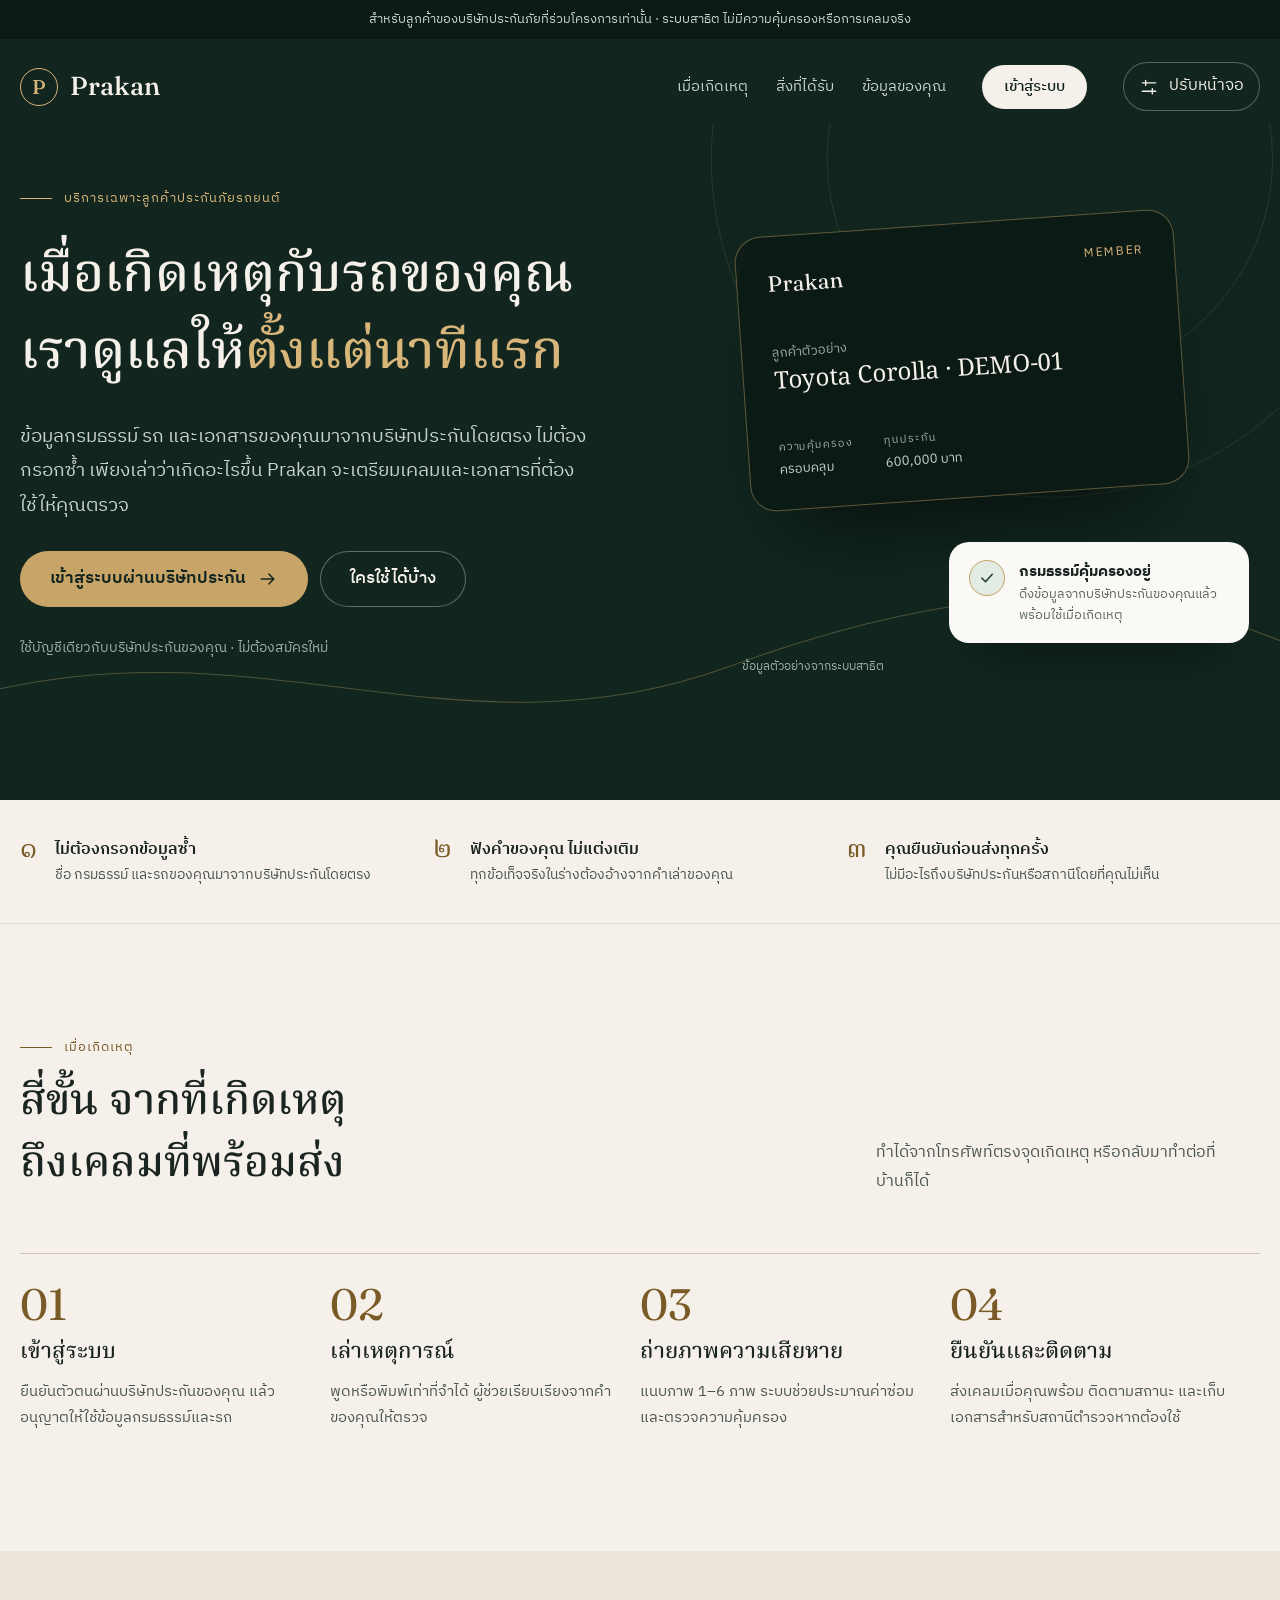
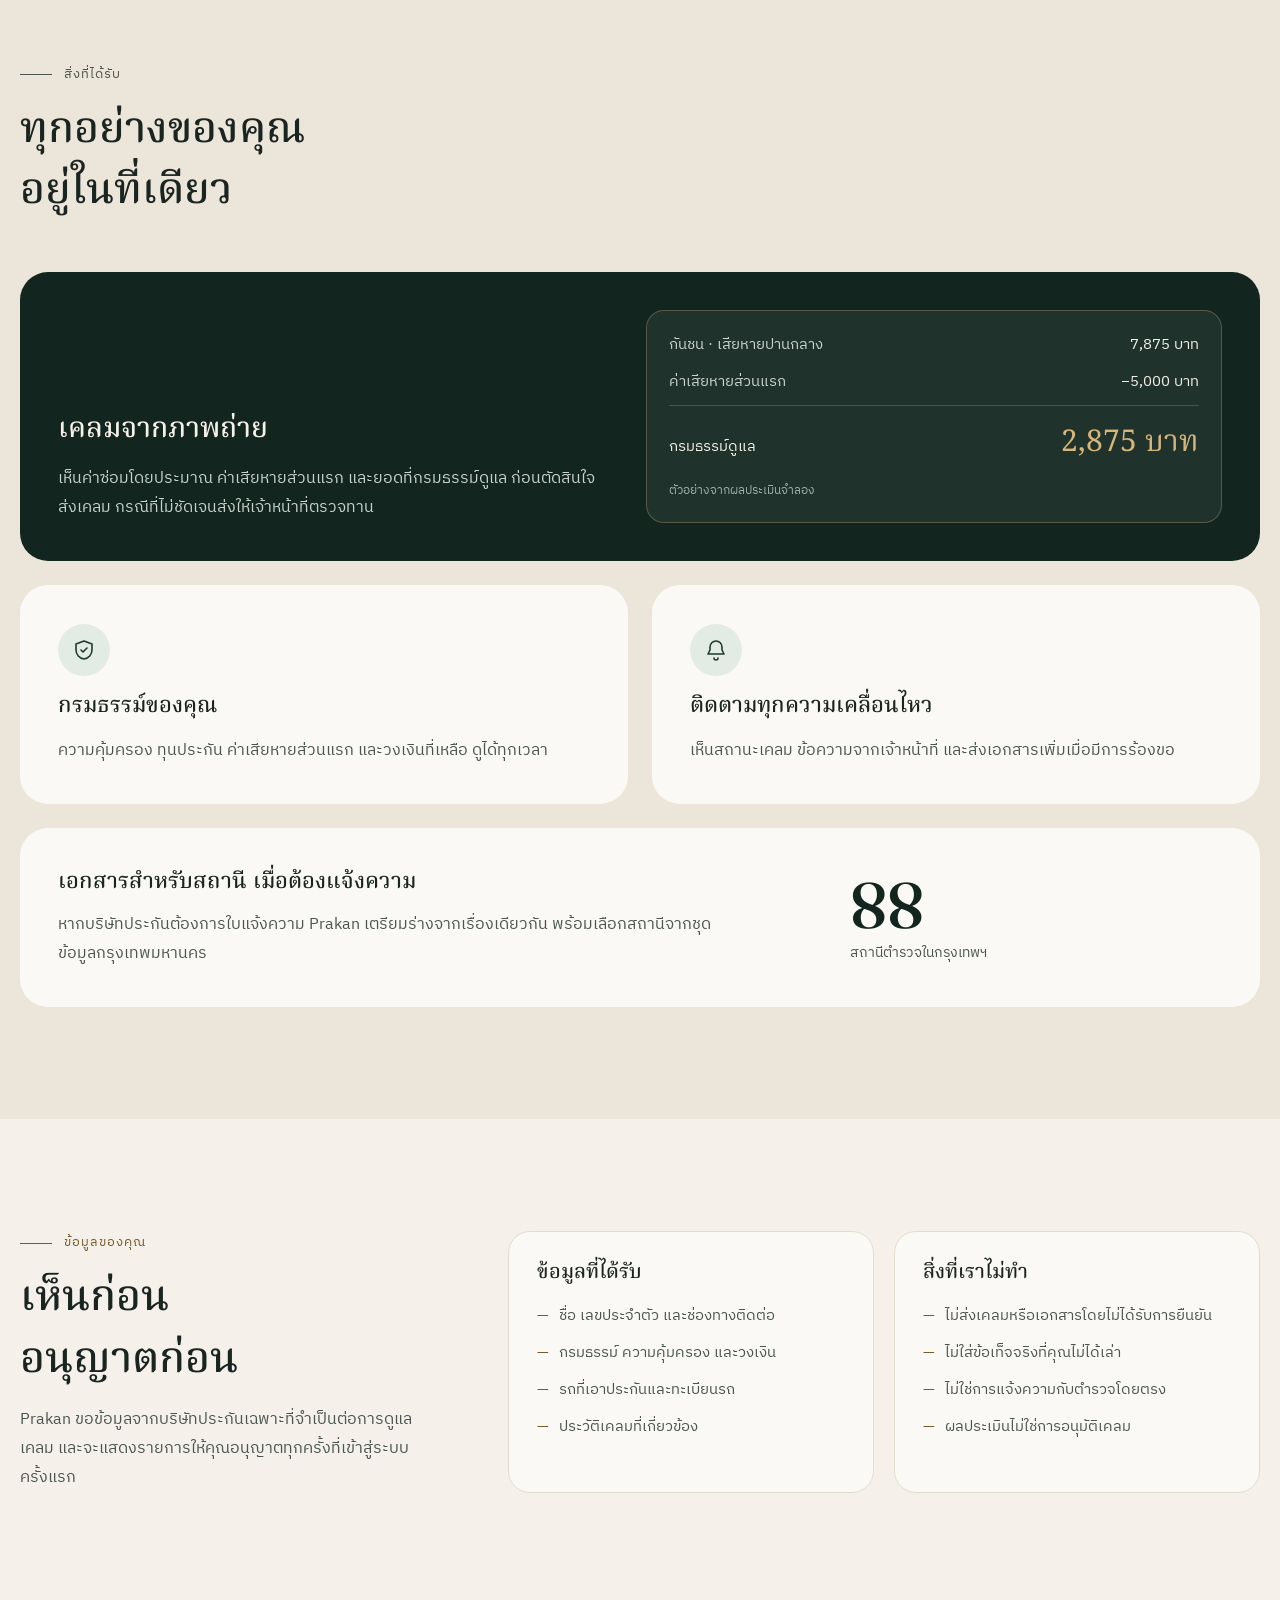
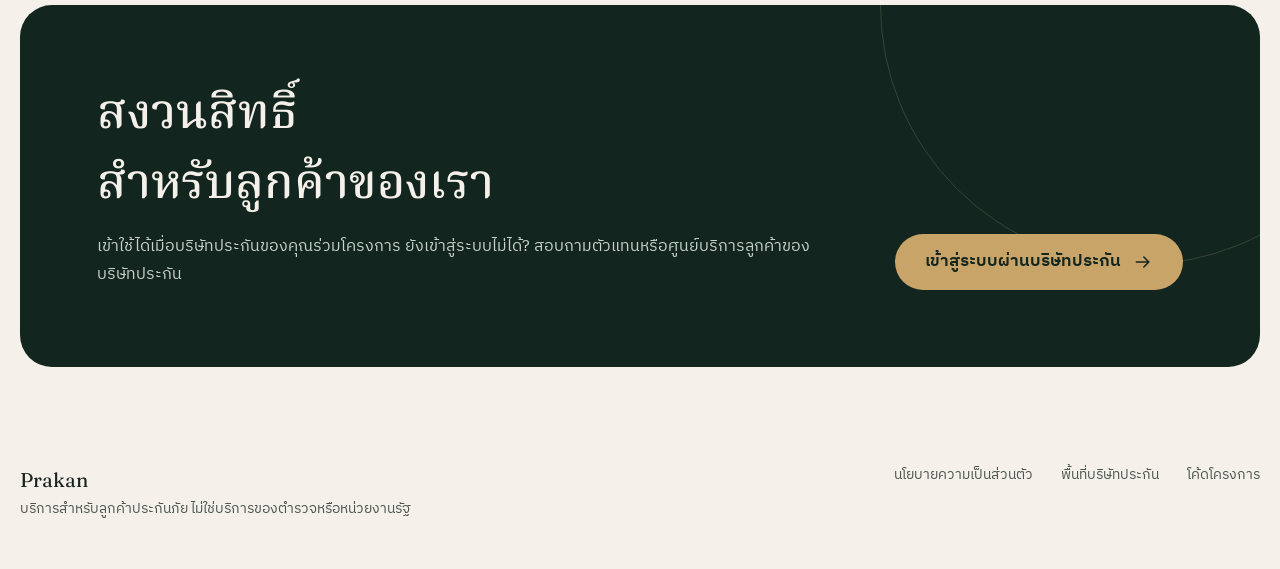
==== index.html @ 69c61de2 "Rebrand site as Prakan, a members-only policyholder service Replace the public police-report landing" ====
<!doctype html>
<html lang="th">
<head>
  <meta charset="UTF-8">
  <meta name="viewport" content="width=device-width,initial-scale=1">
  <meta name="description" content="Prakan ผู้ช่วยดูแลลูกค้าประกันภัยรถยนต์ เมื่อเกิดเหตุ เล่าเหตุการณ์ ถ่ายภาพความเสียหาย และเตรียมเคลมพร้อมเอกสาร เฉพาะลูกค้าของบริษัทประกันที่ร่วมโครงการ ระบบสาธิต">
  <meta name="theme-color" content="#12261F">
  <title>Prakan · ดูแลลูกค้าประกันภัยรถยนต์</title>
  <link rel="icon" href="./assets/favicon.svg" type="image/svg+xml">
  <link rel="preconnect" href="https://fonts.googleapis.com">
  <link rel="preconnect" href="https://fonts.gstatic.com" crossorigin>
  <link href="https://fonts.googleapis.com/css2?family=Noto+Serif+Thai:wght@400;500&family=Fraunces:opsz,wght@9..144,500&family=IBM+Plex+Sans+Thai:wght@400;500;600&display=swap" rel="stylesheet">
  <link rel="stylesheet" crossorigin href="./assets/index-BnpGzY8H.css">
  <link rel="stylesheet" href="./assets/assistant.css?v=20261017-prakan">
  <link rel="stylesheet" href="./assets/round2.css?v=20261017-prakan">
  <link rel="stylesheet" href="./assets/theme.css?v=20261017-prakan">
  <script type="module" crossorigin src="./assets/app.js?v=20261017-prakan"></script>
  <script type="module" src="./assets/landing.js?v=20261017-prakan"></script>
</head>
<body>
  <a class="py-skip" href="#main-content">ข้ามไปเนื้อหาหลัก</a>
  <div id="landing">
    <div class="pk-notice">สำหรับลูกค้าของบริษัทประกันภัยที่ร่วมโครงการเท่านั้น · ระบบสาธิต ไม่มีความคุ้มครองหรือการเคลมจริง</div>
    <div class="pk-topbar"><header class="py-header pk-wrap">
        <a class="pk-brand" href="#main-content" aria-label="Prakan หน้าหลัก"><span class="pk-mono">P</span><span>Prakan</span></a>
        <nav aria-label="เมนูหลัก"><a href="#care">เมื่อเกิดเหตุ</a><a href="#benefits">สิ่งที่ได้รับ</a><a href="#privacy">ข้อมูลของคุณ</a></nav>
        <a class="pk-btn pk-btn-light pk-nav-cta" href="#workspace">เข้าสู่ระบบ</a>
        <aside class="py-tweaks" id="display-tweaks" aria-label="ปรับการแสดงผล"><button type="button" id="tweaks-toggle" aria-label="ปรับการแสดงผล" aria-expanded="false" aria-controls="tweaks-panel"><svg aria-hidden="true" viewBox="0 0 24 24"><path d="M4 7h16M4 17h16M8 4v6m8 4v6"/></svg><span>ปรับหน้าจอ</span></button><div id="tweaks-panel" hidden><h2>ปรับการแสดงผล</h2><label>สีหลัก <input id="tweak-primary" type="color" value="#12261f"></label><label>ระยะห่าง <input id="tweak-spacing" type="range" min="80" max="125" value="100"><output for="tweak-spacing">100%</output></label><label>ขนาดตัวอักษร <input id="tweak-font" type="range" min="16" max="20" value="16"><output for="tweak-font">16</output></label><label>ความโค้งมุม <input id="tweak-radius" type="range" min="0" max="28" value="12"><output for="tweak-radius">12</output></label><p id="tweak-contrast" role="status">สีตัวอักษรบนปุ่มปรับให้อ่านชัดอัตโนมัติ</p><button type="button" id="tweaks-reset">คืนค่าเริ่มต้น</button></div></aside>
      </header></div>
    <main id="main-content">
      <section class="pk-hero-wrap" aria-labelledby="hero-title">
      <svg class="pk-hero-lines" aria-hidden="true" viewBox="0 0 1440 760" preserveAspectRatio="xMidYMid slice"><circle cx="1180" cy="40" r="380"/><circle cx="1180" cy="40" r="250"/><path class="pk-draw" d="M -20 640 C 300 560 520 720 820 610 S 1300 520 1460 590"/></svg>
      <div class="pk-hero pk-wrap">
        <div class="pk-hero-copy">
          <p class="pk-eyebrow pk-rise">บริการเฉพาะลูกค้าประกันภัยรถยนต์</p>
          <h1 id="hero-title" class="pk-rise">เมื่อเกิดเหตุกับรถของคุณ<br>เราดูแลให้<em>ตั้งแต่นาทีแรก</em></h1>
          <p class="pk-lead pk-rise">ข้อมูลกรมธรรม์ รถ และเอกสารของคุณมาจากบริษัทประกันโดยตรง ไม่ต้องกรอกซ้ำ เพียงเล่าว่าเกิดอะไรขึ้น Prakan จะเตรียมเคลมและเอกสารที่ต้องใช้ให้คุณตรวจ</p>
          <div class="pk-actions pk-rise">
            <a class="pk-btn pk-btn-brass" href="#workspace">เข้าสู่ระบบผ่านบริษัทประกัน <svg aria-hidden="true" viewBox="0 0 24 24"><path d="M4 12h15m-6-6 6 6-6 6"/></svg></a>
            <a class="pk-btn pk-btn-outline" href="#access">ใครใช้ได้บ้าง</a>
          </div>
          <p class="pk-hero-note pk-rise">ใช้บัญชีเดียวกับบริษัทประกันของคุณ · ไม่ต้องสมัครใหม่</p>
        </div>
        <figure class="pk-hero-media pk-rise" aria-label="ตัวอย่างบัตรสมาชิกและสถานะกรมธรรม์">
          <div class="pk-card">
            <span class="pk-sheen" aria-hidden="true"></span>
            <div class="pk-card-top"><span class="pk-card-brand">Prakan</span><span class="pk-card-tag">MEMBER</span></div>
            <div><p class="pk-card-name">ลูกค้าตัวอย่าง</p><p class="pk-card-car">Toyota Corolla · DEMO-01</p></div>
            <div class="pk-card-meta"><span><small>ความคุ้มครอง</small>ครอบคลุม</span><span><small>ทุนประกัน</small>600,000 บาท</span></div>
          </div>
          <div class="pk-status">
            <span class="pk-status-icon"><span class="pk-breath" aria-hidden="true"></span><svg aria-hidden="true" viewBox="0 0 24 24"><path d="m5 12 5 5 9-10"/></svg></span>
            <div><p><strong>กรมธรรม์คุ้มครองอยู่</strong></p><p>ดึงข้อมูลจากบริษัทประกันของคุณแล้ว พร้อมใช้เมื่อเกิดเหตุ</p></div>
          </div>
          <figcaption>ข้อมูลตัวอย่างจากระบบสาธิต</figcaption>
        </figure>
      </div>
      </section>
      <section class="pk-principles" aria-label="หลักการของ Prakan">
        <div class="pk-wrap">
          <div><span>๑</span><p><strong>ไม่ต้องกรอกข้อมูลซ้ำ</strong>ชื่อ กรมธรรม์ และรถของคุณมาจากบริษัทประกันโดยตรง</p></div>
          <div><span>๒</span><p><strong>ฟังคำของคุณ ไม่แต่งเติม</strong>ทุกข้อเท็จจริงในร่างต้องอ้างจากคำเล่าของคุณ</p></div>
          <div><span>๓</span><p><strong>คุณยืนยันก่อนส่งทุกครั้ง</strong>ไม่มีอะไรถึงบริษัทประกันหรือสถานีโดยที่คุณไม่เห็น</p></div>
        </div>
      </section>
      <section class="pk-care pk-wrap pk-section" id="care" aria-labelledby="care-title">
        <div class="pk-head">
          <div><p class="pk-eyebrow pk-eyebrow-dark">เมื่อเกิดเหตุ</p><h2 id="care-title">สี่ขั้น จากที่เกิดเหตุ<br>ถึงเคลมที่พร้อมส่ง</h2></div>
          <p>ทำได้จากโทรศัพท์ตรงจุดเกิดเหตุ หรือกลับมาทำต่อที่บ้านก็ได้</p>
        </div>
        <ol class="pk-steps">
          <li><span>01</span><h3>เข้าสู่ระบบ</h3><p>ยืนยันตัวตนผ่านบริษัทประกันของคุณ แล้วอนุญาตให้ใช้ข้อมูลกรมธรรม์และรถ</p></li>
          <li><span>02</span><h3>เล่าเหตุการณ์</h3><p>พูดหรือพิมพ์เท่าที่จำได้ ผู้ช่วยเรียบเรียงจากคำของคุณให้ตรวจ</p></li>
          <li><span>03</span><h3>ถ่ายภาพความเสียหาย</h3><p>แนบภาพ 1–6 ภาพ ระบบช่วยประมาณค่าซ่อมและตรวจความคุ้มครอง</p></li>
          <li><span>04</span><h3>ยืนยันและติดตาม</h3><p>ส่งเคลมเมื่อคุณพร้อม ติดตามสถานะ และเก็บเอกสารสำหรับสถานีตำรวจหากต้องใช้</p></li>
        </ol>
      </section>
      <section class="pk-benefits" id="benefits" aria-labelledby="benefits-title">
        <div class="pk-wrap pk-section">
          <div class="pk-head pk-head-stack"><p class="pk-eyebrow pk-eyebrow-dark">สิ่งที่ได้รับ</p><h2 id="benefits-title">ทุกอย่างของคุณ<br>อยู่ในที่เดียว</h2></div>
          <div class="pk-bento">
            <article class="pk-tile pk-tile-dark pk-tile-wide">
              <div><h3>เคลมจากภาพถ่าย</h3><p>เห็นค่าซ่อมโดยประมาณ ค่าเสียหายส่วนแรก และยอดที่กรมธรรม์ดูแล ก่อนตัดสินใจส่งเคลม กรณีที่ไม่ชัดเจนส่งให้เจ้าหน้าที่ตรวจทาน</p></div>
              <dl class="pk-estimate">
                <div><dt>กันชน · เสียหายปานกลาง</dt><dd>7,875 บาท</dd></div>
                <div><dt>ค่าเสียหายส่วนแรก</dt><dd>−5,000 บาท</dd></div>
                <div class="pk-estimate-total"><dt>กรมธรรม์ดูแล</dt><dd>2,875 บาท</dd></div>
                <p>ตัวอย่างจากผลประเมินจำลอง</p>
              </dl>
            </article>
            <article class="pk-tile">
              <span class="pk-icon"><svg aria-hidden="true" viewBox="0 0 24 24"><path d="M12 3 4 6v6c0 4.5 3.4 8.3 8 9 4.6-.7 8-4.5 8-9V6z"/><path d="m9 12 2 2 4-4"/></svg></span>
              <h3>กรมธรรม์ของคุณ</h3><p>ความคุ้มครอง ทุนประกัน ค่าเสียหายส่วนแรก และวงเงินที่เหลือ ดูได้ทุกเวลา</p>
            </article>
            <article class="pk-tile">
              <span class="pk-icon"><svg aria-hidden="true" viewBox="0 0 24 24"><path d="M12 3a6 6 0 0 0-6 6v3l-2 4h16l-2-4V9a6 6 0 0 0-6-6Z"/><path d="M10 20a2 2 0 0 0 4 0"/></svg></span>
              <h3>ติดตามทุกความเคลื่อนไหว</h3><p>เห็นสถานะเคลม ข้อความจากเจ้าหน้าที่ และส่งเอกสารเพิ่มเมื่อมีการร้องขอ</p>
            </article>
            <article class="pk-tile pk-tile-wide pk-tile-row">
              <div><h3>เอกสารสำหรับสถานี เมื่อต้องแจ้งความ</h3><p>หากบริษัทประกันต้องการใบแจ้งความ Prakan เตรียมร่างจากเรื่องเดียวกัน พร้อมเลือกสถานีจากชุดข้อมูลกรุงเทพมหานคร</p></div>
              <p class="pk-figure"><strong>88</strong>สถานีตำรวจในกรุงเทพฯ</p>
            </article>
          </div>
        </div>
      </section>
      <section class="pk-privacy pk-wrap pk-section" id="privacy" aria-labelledby="privacy-title">
        <div class="pk-privacy-head"><p class="pk-eyebrow pk-eyebrow-dark">ข้อมูลของคุณ</p><h2 id="privacy-title">เห็นก่อน<br>อนุญาตก่อน</h2><p>Prakan ขอข้อมูลจากบริษัทประกันเฉพาะที่จำเป็นต่อการดูแลเคลม และจะแสดงรายการให้คุณอนุญาตทุกครั้งที่เข้าสู่ระบบครั้งแรก</p></div>
        <div class="pk-privacy-lists">
          <div><h3>ข้อมูลที่ได้รับ</h3><ul><li>ชื่อ เลขประจำตัว และช่องทางติดต่อ</li><li>กรมธรรม์ ความคุ้มครอง และวงเงิน</li><li>รถที่เอาประกันและทะเบียนรถ</li><li>ประวัติเคลมที่เกี่ยวข้อง</li></ul></div>
          <div id="limitations"><h3>สิ่งที่เราไม่ทำ</h3><ul><li>ไม่ส่งเคลมหรือเอกสารโดยไม่ได้รับการยืนยัน</li><li>ไม่ใส่ข้อเท็จจริงที่คุณไม่ได้เล่า</li><li>ไม่ใช่การแจ้งความกับตำรวจโดยตรง</li><li>ผลประเมินไม่ใช่การอนุมัติเคลม</li></ul></div>
        </div>
      </section>
      <section class="pk-access" id="access" aria-labelledby="access-title">
        <div class="pk-access-panel">
          <div><h2 id="access-title">สงวนสิทธิ์<br>สำหรับลูกค้าของเรา</h2><p>เข้าใช้ได้เมื่อบริษัทประกันของคุณร่วมโครงการ ยังเข้าสู่ระบบไม่ได้? สอบถามตัวแทนหรือศูนย์บริการลูกค้าของบริษัทประกัน</p></div>
          <a class="pk-btn pk-btn-brass" href="#workspace">เข้าสู่ระบบผ่านบริษัทประกัน <svg aria-hidden="true" viewBox="0 0 24 24"><path d="M4 12h15m-6-6 6 6-6 6"/></svg></a>
        </div>
      </section>
    </main>
    <footer class="pk-footer pk-wrap"><div><span class="pk-footer-brand">Prakan</span>บริการสำหรับลูกค้าประกันภัย ไม่ใช่บริการของตำรวจหรือหน่วยงานรัฐ</div><nav aria-label="ข้อมูลท้ายหน้า"><a href="#privacy">นโยบายความเป็นส่วนตัว</a><a class="insurance-entry" href="./insurance/">พื้นที่บริษัทประกัน</a><a href="https://github.com/ICEMONSER/promptyuen-demo" target="_blank" rel="noreferrer">โค้ดโครงการ</a></nav></footer>
  </div>
  <section id="workspace" hidden aria-label="พื้นที่เตรียมเอกสาร"><div class="py-workspace-bar"><a href="#main-content">กลับหน้าหลัก Prakan</a><span>ระบบสาธิต · ไม่มีการเคลมจริง</span></div><div id="root"></div></section>
  <noscript><p class="py-noscript">เปิดใช้งานจาวาสคริปต์เพื่อเริ่มเตรียมข้อมูล คุณยังอ่านวิธีใช้และข้อจำกัดด้านบนได้</p></noscript>

</body>
</html>
---- assets/index-BnpGzY8H.css ----
@layer properties{@supports (((-webkit-hyphens:none)) and (not (margin-trim:inline))) or ((-moz-orient:inline) and (not (color:rgb(from red r g b)))){:root,:host{--shimmer-angle:20deg}*,:before,:after,::backdrop{--tw-translate-x:0;--tw-translate-y:0;--tw-translate-z:0;--tw-scale-x:1;--tw-scale-y:1;--tw-scale-z:1;--tw-rotate-x:initial;--tw-rotate-y:initial;--tw-rotate-z:initial;--tw-skew-x:initial;--tw-skew-y:initial;--tw-pan-x:initial;--tw-pan-y:initial;--tw-pinch-zoom:initial;--tw-scroll-snap-strictness:proximity;--tw-space-y-reverse:0;--tw-space-x-reverse:0;--tw-divide-x-reverse:0;--tw-border-style:solid;--tw-divide-y-reverse:0;--tw-leading:initial;--tw-font-weight:initial;--tw-tracking:initial;--tw-ordinal:initial;--tw-slashed-zero:initial;--tw-numeric-figure:initial;--tw-numeric-spacing:initial;--tw-numeric-fraction:initial;--tw-shadow:0 0 #0000;--tw-shadow-color:initial;--tw-shadow-alpha:100%;--tw-inset-shadow:0 0 #0000;--tw-inset-shadow-color:initial;--tw-inset-shadow-alpha:100%;--tw-ring-color:initial;--tw-ring-shadow:0 0 #0000;--tw-inset-ring-color:initial;--tw-inset-ring-shadow:0 0 #0000;--tw-ring-inset:initial;--tw-ring-offset-width:0px;--tw-ring-offset-color:#fff;--tw-ring-offset-shadow:0 0 #0000;--tw-outline-style:solid;--tw-blur:initial;--tw-brightness:initial;--tw-contrast:initial;--tw-grayscale:initial;--tw-hue-rotate:initial;--tw-invert:initial;--tw-opacity:initial;--tw-saturate:initial;--tw-sepia:initial;--tw-drop-shadow:initial;--tw-drop-shadow-color:initial;--tw-drop-shadow-alpha:100%;--tw-drop-shadow-size:initial;--tw-backdrop-blur:initial;--tw-backdrop-brightness:initial;--tw-backdrop-contrast:initial;--tw-backdrop-grayscale:initial;--tw-backdrop-hue-rotate:initial;--tw-backdrop-invert:initial;--tw-backdrop-opacity:initial;--tw-backdrop-saturate:initial;--tw-backdrop-sepia:initial;--tw-duration:initial;--tw-ease:initial;--tw-content:"";--tw-animation-delay:0s;--tw-animation-direction:normal;--tw-animation-duration:initial;--tw-animation-fill-mode:none;--tw-animation-iteration-count:1;--tw-enter-blur:0;--tw-enter-opacity:1;--tw-enter-rotate:0;--tw-enter-scale:1;--tw-enter-translate-x:0;--tw-enter-translate-y:0;--tw-exit-blur:0;--tw-exit-opacity:1;--tw-exit-rotate:0;--tw-exit-scale:1;--tw-exit-translate-x:0;--tw-exit-translate-y:0;--scroll-fade-t:0px;--scroll-fade-b:0px;--scroll-fade-s:0px;--scroll-fade-e:0px;--scroll-fade-mask:initial;--shimmer-image:initial;--shimmer-text-fill:initial}}}@layer theme{:root,:host{--font-sans:"Plus Jakarta Sans","Noto Sans Thai",sans-serif;--font-mono:ui-monospace, SFMono-Regular, Menlo, Monaco, Consolas, "Liberation Mono", "Courier New", monospace;--color-black:#000;--color-white:#fff;--spacing:.25rem;--container-xs:20rem;--container-sm:24rem;--container-lg:32rem;--text-xs:.75rem;--text-xs--line-height:calc(1 / .75);--text-sm:.875rem;--text-sm--line-height:calc(1.25 / .875);--text-base:1rem;--text-base--line-height:calc(1.5 / 1);--text-lg:1.125rem;--text-lg--line-height:calc(1.75 / 1.125);--font-weight-normal:400;--font-weight-medium:500;--font-weight-semibold:600;--tracking-tight:-.025em;--tracking-widest:.1em;--leading-tight:1.25;--leading-snug:1.375;--leading-normal:1.5;--leading-relaxed:1.625;--radius-xs:.125rem;--ease-in-out:cubic-bezier(.4, 0, .2, 1);--animate-spin:spin 1s linear infinite;--animate-pulse:pulse 2s cubic-bezier(.4, 0, .6, 1) infinite;--aspect-video:16 / 9;--default-transition-duration:.15s;--default-transition-timing-function:cubic-bezier(.4, 0, .2, 1);--default-font-family:"Plus Jakarta Sans","Noto Sans Thai",sans-serif;--default-mono-font-family:var(--font-mono);--color-border:var(--border)}}@layer base{*,:after,:before,::backdrop{box-sizing:border-box;border:0 solid;margin:0;padding:0}::file-selector-button{box-sizing:border-box;border:0 solid;margin:0;padding:0}html,:host{-webkit-text-size-adjust:100%;tab-size:4;line-height:1.5;font-family:var(--default-font-family,ui-sans-serif, system-ui, sans-serif, "Apple Color Emoji", "Segoe UI Emoji", "Segoe UI Symbol", "Noto Color Emoji");font-feature-settings:var(--default-font-feature-settings,normal);font-variation-settings:var(--default-font-variation-settings,normal);-webkit-tap-highlight-color:transparent}hr{height:0;color:inherit;border-top-width:1px}abbr:where([title]){-webkit-text-decoration:underline dotted;text-decoration:underline dotted}h1,h2,h3,h4,h5,h6{font-size:inherit;font-weight:inherit}a{color:inherit;-webkit-text-decoration:inherit;-webkit-text-decoration:inherit;-webkit-text-decoration:inherit;-webkit-text-decoration:inherit;text-decoration:inherit}b,strong{font-weight:bolder}code,kbd,samp,pre{font-family:var(--default-mono-font-family,ui-monospace, SFMono-Regular, Menlo, Monaco, Consolas, "Liberation Mono", "Courier New", monospace);font-feature-settings:var(--default-mono-font-feature-settings,normal);font-variation-settings:var(--default-mono-font-variation-settings,normal);font-size:1em}small{font-size:80%}sub,sup{vertical-align:baseline;font-size:75%;line-height:0;position:relative}sub{bottom:-.25em}sup{top:-.5em}table{text-indent:0;border-color:inherit;border-collapse:collapse}:-moz-focusring{outline:auto}progress{vertical-align:baseline}summary{display:list-item}ol,ul,menu{list-style:none}img,svg,video,canvas,audio,iframe,embed,object{vertical-align:middle;display:block}img,video{max-width:100%;height:auto}button,input,select,optgroup,textarea{font:inherit;font-feature-settings:inherit;font-variation-settings:inherit;letter-spacing:inherit;color:inherit;opacity:1;background-color:#0000;border-radius:0}::file-selector-button{font:inherit;font-feature-settings:inherit;font-variation-settings:inherit;letter-spacing:inherit;color:inherit;opacity:1;background-color:#0000;border-radius:0}:where(select:is([multiple],[size])) optgroup{font-weight:bolder}:where(select:is([multiple],[size])) optgroup option{padding-inline-start:20px}::file-selector-button{margin-inline-end:4px}::placeholder{opacity:1}@supports (not ((-webkit-appearance:-apple-pay-button))) or (contain-intrinsic-size:1px){::placeholder{color:currentColor}@supports (color:color-mix(in lab, red, red)){::placeholder{color:color-mix(in oklab, currentcolor 50%, transparent)}}}textarea{resize:vertical}::-webkit-search-decoration{-webkit-appearance:none}::-webkit-date-and-time-value{min-height:1lh;text-align:inherit}::-webkit-datetime-edit{display:inline-flex}::-webkit-datetime-edit-fields-wrapper{padding:0}::-webkit-datetime-edit{padding-block:0}::-webkit-datetime-edit-year-field{padding-block:0}::-webkit-datetime-edit-month-field{padding-block:0}::-webkit-datetime-edit-day-field{padding-block:0}::-webkit-datetime-edit-hour-field{padding-block:0}::-webkit-datetime-edit-minute-field{padding-block:0}::-webkit-datetime-edit-second-field{padding-block:0}::-webkit-datetime-edit-millisecond-field{padding-block:0}::-webkit-datetime-edit-meridiem-field{padding-block:0}::-webkit-calendar-picker-indicator{line-height:1}:-moz-ui-invalid{box-shadow:none}button,input:where([type=button],[type=reset],[type=submit]){appearance:button}::file-selector-button{appearance:button}::-webkit-inner-spin-button{height:auto}::-webkit-outer-spin-button{height:auto}[hidden]:where(:not([hidden=until-found])){display:none!important}button:disabled{opacity:.55}input:focus-visible,textarea:focus-visible{outline-offset:2px;outline:2px solid #e85d3d}}@layer components;@layer utilities{.\@container\/card-header{container:card-header/inline-size}.\@container\/field-group{container:field-group/inline-size}.\@container{container-type:inline-size}.pointer-events-none{pointer-events:none}.collapse{visibility:collapse}.invisible{visibility:hidden}.visible{visibility:visible}.sr-only{clip-path:inset(50%);white-space:nowrap;border-width:0;width:1px;height:1px;margin:-1px;padding:0;position:absolute;overflow:hidden}.not-sr-only{clip-path:none;white-space:normal;width:auto;height:auto;margin:0;padding:0;position:static;overflow:visible}.absolute{position:absolute}.fixed{position:fixed}.relative{position:relative}.static{position:static}.sticky{position:sticky}.inset-0{inset:calc(var(--spacing) * 0)}.inset-x-0{inset-inline:calc(var(--spacing) * 0)}.inset-y-0{inset-block:calc(var(--spacing) * 0)}.inset-s-1\/2{inset-inline-start:50%}.start{inset-inline-start:var(--spacing)}.end{inset-inline-end:var(--spacing)}.-top-12{top:calc(var(--spacing) * -12)}.top-0{top:calc(var(--spacing) * 0)}.top-1\.5{top:calc(var(--spacing) * 1.5)}.top-1\/2{top:50%}.top-3\.5{top:calc(var(--spacing) * 3.5)}.top-4{top:calc(var(--spacing) * 4)}.top-\[1px\]{top:1px}.top-\[50\%\]{top:50%}.top-\[60\%\]{top:60%}.top-full{top:100%}.-right-12{right:calc(var(--spacing) * -12)}.right-0{right:calc(var(--spacing) * 0)}.right-1{right:calc(var(--spacing) * 1)}.right-2{right:calc(var(--spacing) * 2)}.right-3{right:calc(var(--spacing) * 3)}.right-3\.5{right:calc(var(--spacing) * 3.5)}.right-4{right:calc(var(--spacing) * 4)}.-bottom-12{bottom:calc(var(--spacing) * -12)}.bottom-0{bottom:calc(var(--spacing) * 0)}.-left-12{left:calc(var(--spacing) * -12)}.left-0{left:calc(var(--spacing) * 0)}.left-1\/2{left:50%}.left-2{left:calc(var(--spacing) * 2)}.left-3{left:calc(var(--spacing) * 3)}.left-\[50\%\]{left:50%}.isolate{isolation:isolate}.isolation-auto{isolation:auto}.z-10{z-index:10}.z-20{z-index:20}.z-50{z-index:50}.z-\[1\]{z-index:1}.order-first{order:-9999}.order-last{order:9999}.col-start-2{grid-column-start:2}.row-span-2{grid-row:span 2/span 2}.row-start-1{grid-row-start:1}.container{width:100%}@media (width>=40rem){.container{max-width:40rem}}@media (width>=48rem){.container{max-width:48rem}}@media (width>=64rem){.container{max-width:64rem}}@media (width>=80rem){.container{max-width:80rem}}@media (width>=96rem){.container{max-width:96rem}}.m-0\!{margin:calc(var(--spacing) * 0)!important}.-mx-1{margin-inline:calc(var(--spacing) * -1)}.mx-2{margin-inline:calc(var(--spacing) * 2)}.mx-3\.5{margin-inline:calc(var(--spacing) * 3.5)}.mx-auto{margin-inline:auto}.-my-2{margin-block:calc(var(--spacing) * -2)}.my-0{margin-block:calc(var(--spacing) * 0)}.my-0\.5{margin-block:calc(var(--spacing) * .5)}.my-1{margin-block:calc(var(--spacing) * 1)}.-mt-4{margin-top:calc(var(--spacing) * -4)}.mt-0\.5{margin-top:calc(var(--spacing) * .5)}.mt-1\.5{margin-top:calc(var(--spacing) * 1.5)}.mt-2{margin-top:calc(var(--spacing) * 2)}.mt-4{margin-top:calc(var(--spacing) * 4)}.mt-auto{margin-top:auto}.mb-2{margin-bottom:calc(var(--spacing) * 2)}.mb-3{margin-bottom:calc(var(--spacing) * 3)}.-ml-1{margin-left:calc(var(--spacing) * -1)}.-ml-4{margin-left:calc(var(--spacing) * -4)}.ml-1{margin-left:calc(var(--spacing) * 1)}.ml-4{margin-left:calc(var(--spacing) * 4)}.ml-auto{margin-left:auto}.line-clamp-1{-webkit-line-clamp:1;-webkit-box-orient:vertical;display:-webkit-box;overflow:hidden}.line-clamp-2{-webkit-line-clamp:2;-webkit-box-orient:vertical;display:-webkit-box;overflow:hidden}.block{display:block}.contents{display:contents}.flex{display:flex}.flow-root{display:flow-root}.grid{display:grid}.hidden{display:none}.inline{display:inline}.inline-block{display:inline-block}.inline-flex{display:inline-flex}.inline-grid{display:inline-grid}.inline-table{display:inline-table}.list-item{display:list-item}.table{display:table}.table-caption{display:table-caption}.table-cell{display:table-cell}.table-column{display:table-column}.table-column-group{display:table-column-group}.table-footer-group{display:table-footer-group}.table-header-group{display:table-header-group}.table-row{display:table-row}.table-row-group{display:table-row-group}.field-sizing-content{field-sizing:content}.aspect-square{aspect-ratio:1}.aspect-video{aspect-ratio:var(--aspect-video)}.size-\(--cell-size\){width:var(--cell-size);height:var(--cell-size)}.size-2{width:calc(var(--spacing) * 2);height:calc(var(--spacing) * 2)}.size-2\.5{width:calc(var(--spacing) * 2.5);height:calc(var(--spacing) * 2.5)}.size-3{width:calc(var(--spacing) * 3);height:calc(var(--spacing) * 3)}.size-3\.5{width:calc(var(--spacing) * 3.5);height:calc(var(--spacing) * 3.5)}.size-4{width:calc(var(--spacing) * 4);height:calc(var(--spacing) * 4)}.size-6{width:calc(var(--spacing) * 6);height:calc(var(--spacing) * 6)}.size-7{width:calc(var(--spacing) * 7);height:calc(var(--spacing) * 7)}.size-8{width:calc(var(--spacing) * 8);height:calc(var(--spacing) * 8)}.size-9{width:calc(var(--spacing) * 9);height:calc(var(--spacing) * 9)}.size-10{width:calc(var(--spacing) * 10);height:calc(var(--spacing) * 10)}.size-16{width:calc(var(--spacing) * 16);height:calc(var(--spacing) * 16)}.size-auto{width:auto;height:auto}.size-full{width:100%;height:100%}.h-\(--cell-size\){height:var(--cell-size)}.h-1\.5{height:calc(var(--spacing) * 1.5)}.h-2{height:calc(var(--spacing) * 2)}.h-2\.5{height:calc(var(--spacing) * 2.5)}.h-4{height:calc(var(--spacing) * 4)}.h-5{height:calc(var(--spacing) * 5)}.h-6{height:calc(var(--spacing) * 6)}.h-7{height:calc(var(--spacing) * 7)}.h-8{height:calc(var(--spacing) * 8)}.h-9{height:calc(var(--spacing) * 9)}.h-10{height:calc(var(--spacing) * 10)}.h-12{height:calc(var(--spacing) * 12)}.h-56{height:calc(var(--spacing) * 56)}.h-\[calc\(--spacing\(5\.5\)\)\]{height:calc(calc(var(--spacing) * 5.5))}.h-\[calc\(100\%-1px\)\]{height:calc(100% - 1px)}.h-\[var\(--radix-navigation-menu-viewport-height\)\]{height:var(--radix-navigation-menu-viewport-height)}.h-\[var\(--radix-select-trigger-height\)\]{height:var(--radix-select-trigger-height)}.h-auto{height:auto}.h-full{height:100%}.h-max{height:max-content}.h-px{height:1px}.h-svh{height:100svh}.max-h-\(--radix-context-menu-content-available-height\){max-height:var(--radix-context-menu-content-available-height)}.max-h-\(--radix-dropdown-menu-content-available-height\){max-height:var(--radix-dropdown-menu-content-available-height)}.max-h-\(--radix-select-content-available-height\){max-height:var(--radix-select-content-available-height)}.max-h-96{max-height:calc(var(--spacing) * 96)}.max-h-\[300px\]{max-height:300px}.max-h-\[min\(calc\(--spacing\(96\)---spacing\(9\)\)\,calc\(var\(--available-height\)---spacing\(9\)\)\)\]{max-height:min(calc(calc(var(--spacing) * 96) - calc(var(--spacing) * 9)), calc(var(--available-height) - calc(var(--spacing) * 9)))}.min-h-0{min-height:calc(var(--spacing) * 0)}.min-h-4{min-height:calc(var(--spacing) * 4)}.min-h-9{min-height:calc(var(--spacing) * 9)}.min-h-16{min-height:calc(var(--spacing) * 16)}.min-h-full{min-height:100%}.min-h-svh{min-height:100svh}.w-\(--anchor-width\){width:var(--anchor-width)}.w-\(--cell-size\){width:var(--cell-size)}.w-\(--sidebar-width\){width:var(--sidebar-width)}.w-0{width:calc(var(--spacing) * 0)}.w-1{width:calc(var(--spacing) * 1)}.w-2{width:calc(var(--spacing) * 2)}.w-2\.5{width:calc(var(--spacing) * 2.5)}.w-3{width:calc(var(--spacing) * 3)}.w-3\/4{width:75%}.w-4{width:calc(var(--spacing) * 4)}.w-5{width:calc(var(--spacing) * 5)}.w-9{width:calc(var(--spacing) * 9)}.w-10{width:calc(var(--spacing) * 10)}.w-24{width:calc(var(--spacing) * 24)}.w-64{width:calc(var(--spacing) * 64)}.w-72{width:calc(var(--spacing) * 72)}.w-\[100px\]{width:100px}.w-auto{width:auto}.w-fit{width:fit-content}.w-full{width:100%}.w-max{width:max-content}.w-px{width:1px}.max-w-\(--available-width\){max-width:var(--available-width)}.max-w-\(--skeleton-width\){max-width:var(--skeleton-width)}.max-w-\[80\%\]{max-width:80%}.max-w-\[calc\(100\%-2rem\)\]{max-width:calc(100% - 2rem)}.max-w-full{max-width:100%}.max-w-max{max-width:max-content}.max-w-sm{max-width:var(--container-sm)}.min-w-\(--cell-size\){min-width:var(--cell-size)}.min-w-0{min-width:calc(var(--spacing) * 0)}.min-w-5{min-width:calc(var(--spacing) * 5)}.min-w-8{min-width:calc(var(--spacing) * 8)}.min-w-9{min-width:calc(var(--spacing) * 9)}.min-w-10{min-width:calc(var(--spacing) * 10)}.min-w-16{min-width:calc(var(--spacing) * 16)}.min-w-40{min-width:calc(var(--spacing) * 40)}.min-w-\[8rem\]{min-width:8rem}.min-w-\[12rem\]{min-width:12rem}.min-w-\[calc\(var\(--anchor-width\)\+--spacing\(7\)\)\]{min-width:calc(var(--anchor-width) + calc(var(--spacing) * 7))}.min-w-\[var\(--radix-select-trigger-width\)\]{min-width:var(--radix-select-trigger-width)}.flex-1{flex:1}.shrink{flex-shrink:1}.shrink-0{flex-shrink:0}.grow{flex-grow:1}.grow-0{flex-grow:0}.basis-full{flex-basis:100%}.caption-bottom{caption-side:bottom}.border-collapse{border-collapse:collapse}.origin-\(--radix-context-menu-content-transform-origin\){transform-origin:var(--radix-context-menu-content-transform-origin)}.origin-\(--radix-dropdown-menu-content-transform-origin\){transform-origin:var(--radix-dropdown-menu-content-transform-origin)}.origin-\(--radix-hover-card-content-transform-origin\){transform-origin:var(--radix-hover-card-content-transform-origin)}.origin-\(--radix-menubar-content-transform-origin\){transform-origin:var(--radix-menubar-content-transform-origin)}.origin-\(--radix-popover-content-transform-origin\){transform-origin:var(--radix-popover-content-transform-origin)}.origin-\(--radix-select-content-transform-origin\){transform-origin:var(--radix-select-content-transform-origin)}.origin-\(--radix-tooltip-content-transform-origin\){transform-origin:var(--radix-tooltip-content-transform-origin)}.origin-\(--transform-origin\){transform-origin:var(--transform-origin)}.-translate-x-1\/2{--tw-translate-x:calc(calc(1 / 2 * 100%) * -1);translate:var(--tw-translate-x) var(--tw-translate-y)}.-translate-x-px{--tw-translate-x:-1px;translate:var(--tw-translate-x) var(--tw-translate-y)}.translate-x-\[-50\%\]{--tw-translate-x:-50%;translate:var(--tw-translate-x) var(--tw-translate-y)}.translate-x-px{--tw-translate-x:1px;translate:var(--tw-translate-x) var(--tw-translate-y)}.-translate-y-1\/2{--tw-translate-y:calc(calc(1 / 2 * 100%) * -1);translate:var(--tw-translate-x) var(--tw-translate-y)}.-translate-y-3\/4{--tw-translate-y:calc(calc(3 / 4 * 100%) * -1);translate:var(--tw-translate-x) var(--tw-translate-y)}.translate-y-0\.5{--tw-translate-y:calc(var(--spacing) * .5);translate:var(--tw-translate-x) var(--tw-translate-y)}.translate-y-3\/4{--tw-translate-y:calc(3 / 4 * 100%);translate:var(--tw-translate-x) var(--tw-translate-y)}.translate-y-\[-50\%\]{--tw-translate-y:-50%;translate:var(--tw-translate-x) var(--tw-translate-y)}.translate-y-\[calc\(-50\%_-_2px\)\]{--tw-translate-y:calc(-50% - 2px);translate:var(--tw-translate-x) var(--tw-translate-y)}.translate-none{translate:none}.scale-3d{scale:var(--tw-scale-x) var(--tw-scale-y) var(--tw-scale-z)}.rotate-45{rotate:45deg}.rotate-90{rotate:90deg}.transform{transform:var(--tw-rotate-x,) var(--tw-rotate-y,) var(--tw-rotate-z,) var(--tw-skew-x,) var(--tw-skew-y,)}.scroll-fade-x{--_scroll-fade-size-s:var(--scroll-fade-s-size,var(--scroll-fade-size,min(12%, calc(var(--spacing) * 10))));--_scroll-fade-size-e:var(--scroll-fade-e-size,var(--scroll-fade-size,min(12%, calc(var(--spacing) * 10))));--scroll-fade-inline:linear-gradient(to right, transparent 0, #000 var(--scroll-fade-s,0px), #000 calc(100% - var(--scroll-fade-e,0px)), transparent 100%)}.scroll-fade-x:where([dir=rtl],[dir=rtl] *){--scroll-fade-inline:linear-gradient(to left, transparent 0, #000 var(--scroll-fade-s,0px), #000 calc(100% - var(--scroll-fade-e,0px)), transparent 100%)}.scroll-fade-x{-webkit-mask-image:var(--scroll-fade-mask,var(--scroll-fade-inline));-webkit-mask-image:var(--scroll-fade-mask,var(--scroll-fade-inline));-webkit-mask-image:var(--scroll-fade-mask,var(--scroll-fade-inline));-webkit-mask-image:var(--scroll-fade-mask,var(--scroll-fade-inline));mask-image:var(--scroll-fade-mask,var(--scroll-fade-inline));-webkit-mask-composite:source-in;-webkit-mask-composite:source-in;-webkit-mask-composite:source-in;-webkit-mask-repeat:no-repeat;mask-repeat:no-repeat;-webkit-mask-composite:source-in;mask-composite:intersect}@supports (animation-timeline:scroll()){.scroll-fade-x{animation:1ms ease-in-out scroll-fade-reveal-s,1ms ease-in-out scroll-fade-reveal-e;animation-timeline:scroll(self inline),scroll(self inline);animation-range:0 var(--scroll-fade-reveal,calc(var(--spacing) * 24)), calc(100% - var(--scroll-fade-reveal,calc(var(--spacing) * 24))) 100%;animation-fill-mode:both}}@supports not (animation-timeline:scroll()){.scroll-fade-x{--scroll-fade-s:var(--_scroll-fade-size-s);--scroll-fade-e:var(--_scroll-fade-size-e)}}.scroll-fade-b{--_scroll-fade-size-b:var(--scroll-fade-b-size,var(--scroll-fade-size,min(12%, calc(var(--spacing) * 10))));--scroll-fade-mask:linear-gradient(to bottom, #000 0, #000 calc(100% - var(--scroll-fade-b,0px)), transparent 100%);-webkit-mask-image:var(--scroll-fade-mask);-webkit-mask-image:var(--scroll-fade-mask);-webkit-mask-image:var(--scroll-fade-mask);-webkit-mask-image:var(--scroll-fade-mask);mask-image:var(--scroll-fade-mask);-webkit-mask-composite:source-in;-webkit-mask-composite:source-in;-webkit-mask-composite:source-in;-webkit-mask-repeat:no-repeat;mask-repeat:no-repeat;-webkit-mask-composite:source-in;mask-composite:intersect}@supports (animation-timeline:scroll()){.scroll-fade-b{animation:1ms ease-in-out scroll-fade-reveal-b;animation-timeline:scroll(self y);animation-range:calc(100% - var(--scroll-fade-reveal,calc(var(--spacing) * 24))) 100%;animation-fill-mode:both}}@supports not (animation-timeline:scroll()){.scroll-fade-b{--scroll-fade-b:var(--_scroll-fade-size-b)}}.animate-caret-blink{animation:1.25s ease-out infinite caret-blink}.animate-in{animation:enter var(--tw-animation-duration,var(--tw-duration,.15s))var(--tw-ease,ease)var(--tw-animation-delay,0s)var(--tw-animation-iteration-count,1)var(--tw-animation-direction,normal)var(--tw-animation-fill-mode,none)}.animate-pulse{animation:var(--animate-pulse)}.animate-spin{animation:var(--animate-spin)}.cursor-default{cursor:default}.cursor-text{cursor:text}.touch-pinch-zoom{--tw-pinch-zoom:pinch-zoom;touch-action:var(--tw-pan-x,) var(--tw-pan-y,) var(--tw-pinch-zoom,)}.touch-none{touch-action:none}.resize{resize:both}.resize-none{resize:none}.snap-x{scroll-snap-type:x var(--tw-scroll-snap-strictness)}.snap-mandatory{--tw-scroll-snap-strictness:mandatory}.scroll-my-1{scroll-margin-block:calc(var(--spacing) * 1)}.scroll-px-1{scroll-padding-inline:calc(var(--spacing) * 1)}.scroll-py-1{scroll-padding-block:calc(var(--spacing) * 1)}.list-disc{list-style-type:disc}.list-none{list-style-type:none}.appearance-none{appearance:none}.auto-rows-min{grid-auto-rows:min-content}.grid-cols-\[0_1fr\]{grid-template-columns:0 1fr}.grid-rows-\[auto_1fr\]{grid-template-rows:auto 1fr}.grid-rows-\[auto_auto\]{grid-template-rows:auto auto}.flex-col{flex-direction:column}.flex-col-reverse{flex-direction:column-reverse}.flex-row{flex-direction:row}.flex-wrap{flex-wrap:wrap}.place-content-center{place-content:center}.place-items-center{place-items:center}.items-center{align-items:center}.items-end{align-items:flex-end}.items-start{align-items:flex-start}.items-stretch{align-items:stretch}.justify-between{justify-content:space-between}.justify-center{justify-content:center}.justify-start{justify-content:flex-start}.justify-items-start{justify-items:start}.gap-0\.5{gap:calc(var(--spacing) * .5)}.gap-1{gap:calc(var(--spacing) * 1)}.gap-1\.5{gap:calc(var(--spacing) * 1.5)}.gap-2{gap:calc(var(--spacing) * 2)}.gap-2\.5{gap:calc(var(--spacing) * 2.5)}.gap-3{gap:calc(var(--spacing) * 3)}.gap-4{gap:calc(var(--spacing) * 4)}.gap-6{gap:calc(var(--spacing) * 6)}.gap-7{gap:calc(var(--spacing) * 7)}.gap-8{gap:calc(var(--spacing) * 8)}.gap-\[--spacing\(var\(--gap\)\)\]{gap:calc(var(--spacing) * var(--gap))}:where(.space-y-reverse>:not(:last-child)){--tw-space-y-reverse:1}:where(.-space-x-2>:not(:last-child)){--tw-space-x-reverse:0;margin-inline-start:calc(calc(var(--spacing) * -2) * var(--tw-space-x-reverse));margin-inline-end:calc(calc(var(--spacing) * -2) * calc(1 - var(--tw-space-x-reverse)))}:where(.space-x-reverse>:not(:last-child)){--tw-space-x-reverse:1}.gap-y-0\.5{row-gap:calc(var(--spacing) * .5)}:where(.divide-x>:not(:last-child)){--tw-divide-x-reverse:0;border-inline-style:var(--tw-border-style);border-inline-start-width:calc(1px * var(--tw-divide-x-reverse));border-inline-end-width:calc(1px * calc(1 - var(--tw-divide-x-reverse)))}:where(.divide-y>:not(:last-child)){--tw-divide-y-reverse:0;border-bottom-style:var(--tw-border-style);border-top-style:var(--tw-border-style);border-top-width:calc(1px * var(--tw-divide-y-reverse));border-bottom-width:calc(1px * calc(1 - var(--tw-divide-y-reverse)))}:where(.divide-y-reverse>:not(:last-child)){--tw-divide-y-reverse:1}.self-end{align-self:flex-end}.self-start{align-self:flex-start}.self-stretch{align-self:stretch}.justify-self-end{justify-self:flex-end}.truncate{text-overflow:ellipsis;white-space:nowrap;overflow:hidden}.overflow-auto{overflow:auto}.overflow-hidden{overflow:hidden}.overflow-x-auto{overflow-x:auto}.overflow-x-hidden{overflow-x:hidden}.overflow-y-auto{overflow-y:auto}.overscroll-contain{overscroll-behavior:contain}.overscroll-x-contain{overscroll-behavior-x:contain}.rounded-\[2px\]{border-radius:2px}.rounded-\[4px\]{border-radius:4px}.rounded-\[calc\(var\(--radius\)-5px\)\]{border-radius:calc(var(--radius) - 5px)}.rounded-\[inherit\]{border-radius:inherit}.rounded-full{border-radius:3.40282e38px}.rounded-lg{border-radius:var(--radius)}.rounded-md{border-radius:calc(var(--radius) - 2px)}.rounded-none{border-radius:0}.rounded-sm{border-radius:calc(var(--radius) - 4px)}.rounded-xl{border-radius:calc(var(--radius) + 4px)}.rounded-xs{border-radius:var(--radius-xs)}.rounded-s{border-start-start-radius:.25rem;border-end-start-radius:.25rem}.rounded-ss{border-start-start-radius:.25rem}.rounded-e{border-start-end-radius:.25rem;border-end-end-radius:.25rem}.rounded-se{border-start-end-radius:.25rem}.rounded-ee{border-end-end-radius:.25rem}.rounded-es{border-end-start-radius:.25rem}.rounded-t{border-top-left-radius:.25rem;border-top-right-radius:.25rem}.rounded-l{border-top-left-radius:.25rem;border-bottom-left-radius:.25rem}.rounded-l-md{border-top-left-radius:calc(var(--radius) - 2px);border-bottom-left-radius:calc(var(--radius) - 2px)}.rounded-tl{border-top-left-radius:.25rem}.rounded-tl-sm{border-top-left-radius:calc(var(--radius) - 4px)}.rounded-r{border-top-right-radius:.25rem;border-bottom-right-radius:.25rem}.rounded-r-md{border-top-right-radius:calc(var(--radius) - 2px);border-bottom-right-radius:calc(var(--radius) - 2px)}.rounded-tr{border-top-right-radius:.25rem}.rounded-b{border-bottom-right-radius:.25rem;border-bottom-left-radius:.25rem}.rounded-br{border-bottom-right-radius:.25rem}.rounded-bl{border-bottom-left-radius:.25rem}.border{border-style:var(--tw-border-style);border-width:1px}.border-0{border-style:var(--tw-border-style);border-width:0}.border-\[1\.5px\]{border-style:var(--tw-border-style);border-width:1.5px}.border-x{border-inline-style:var(--tw-border-style);border-inline-width:1px}.border-y{border-block-style:var(--tw-border-style);border-block-width:1px}.border-s{border-inline-start-style:var(--tw-border-style);border-inline-start-width:1px}.border-e{border-inline-end-style:var(--tw-border-style);border-inline-end-width:1px}.border-bs{border-block-start-style:var(--tw-border-style);border-block-start-width:1px}.border-be{border-block-end-style:var(--tw-border-style);border-block-end-width:1px}.border-t{border-top-style:var(--tw-border-style);border-top-width:1px}.border-r{border-right-style:var(--tw-border-style);border-right-width:1px}.border-b{border-bottom-style:var(--tw-border-style);border-bottom-width:1px}.border-l{border-left-style:var(--tw-border-style);border-left-width:1px}.border-dashed{--tw-border-style:dashed;border-style:dashed}.border-none{--tw-border-style:none;border-style:none}.border-\(--color-border\){border-color:var(--color-border)}.border-border,.border-border\/50{border-color:var(--border)}@supports (color:color-mix(in lab, red, red)){.border-border\/50{border-color:color-mix(in oklab, var(--border) 50%, transparent)}}.border-input{border-color:var(--input)}.border-primary{border-color:var(--primary)}.border-sidebar-border{border-color:var(--sidebar-border)}.border-transparent{border-color:#0000}.border-t-transparent{border-top-color:#0000}.border-l-transparent{border-left-color:#0000}.bg-\(--color-bg\){background-color:var(--color-bg)}.bg-\[Canvas\]{background-color:canvas}.bg-accent{background-color:var(--accent)}.bg-background{background-color:var(--background)}.bg-black\/50{background-color:#00000080}@supports (color:color-mix(in lab, red, red)){.bg-black\/50{background-color:color-mix(in oklab, var(--color-black) 50%, transparent)}}.bg-border{background-color:var(--border)}.bg-card{background-color:var(--card)}.bg-destructive{background-color:var(--destructive)}.bg-foreground{background-color:var(--foreground)}.bg-input{background-color:var(--input)}.bg-muted,.bg-muted\/50{background-color:var(--muted)}@supports (color:color-mix(in lab, red, red)){.bg-muted\/50{background-color:color-mix(in oklab, var(--muted) 50%, transparent)}}.bg-popover{background-color:var(--popover)}.bg-primary,.bg-primary\/20{background-color:var(--primary)}@supports (color:color-mix(in lab, red, red)){.bg-primary\/20{background-color:color-mix(in oklab, var(--primary) 20%, transparent)}}.bg-secondary{background-color:var(--secondary)}.bg-sidebar{background-color:var(--sidebar)}.bg-sidebar-border{background-color:var(--sidebar-border)}.bg-transparent{background-color:#0000}.bg-white{background-color:var(--color-white)}.bg-clip-padding{background-clip:padding-box}.bg-repeat{background-repeat:repeat}.mask-no-clip{-webkit-mask-clip:no-clip;mask-clip:no-clip}.mask-repeat{-webkit-mask-repeat:repeat;mask-repeat:repeat}.fill-current{fill:currentColor}.fill-foreground{fill:var(--foreground)}.fill-primary{fill:var(--primary)}.p-0{padding:calc(var(--spacing) * 0)}.p-1{padding:calc(var(--spacing) * 1)}.p-2{padding:calc(var(--spacing) * 2)}.p-3{padding:calc(var(--spacing) * 3)}.p-4{padding:calc(var(--spacing) * 4)}.p-6{padding:calc(var(--spacing) * 6)}.p-\[3px\]{padding:3px}.p-px{padding:1px}.px-\(--cell-size\){padding-inline:var(--cell-size)}.px-1{padding-inline:calc(var(--spacing) * 1)}.px-1\.5{padding-inline:calc(var(--spacing) * 1.5)}.px-2{padding-inline:calc(var(--spacing) * 2)}.px-2\.5{padding-inline:calc(var(--spacing) * 2.5)}.px-3{padding-inline:calc(var(--spacing) * 3)}.px-4{padding-inline:calc(var(--spacing) * 4)}.px-6{padding-inline:calc(var(--spacing) * 6)}.py-0\.5{padding-block:calc(var(--spacing) * .5)}.py-1{padding-block:calc(var(--spacing) * 1)}.py-1\.5{padding-block:calc(var(--spacing) * 1.5)}.py-2{padding-block:calc(var(--spacing) * 2)}.py-3{padding-block:calc(var(--spacing) * 3)}.py-4{padding-block:calc(var(--spacing) * 4)}.py-6{padding-block:calc(var(--spacing) * 6)}.pt-0{padding-top:calc(var(--spacing) * 0)}.pt-3{padding-top:calc(var(--spacing) * 3)}.pt-4{padding-top:calc(var(--spacing) * 4)}.pr-1{padding-right:calc(var(--spacing) * 1)}.pr-2{padding-right:calc(var(--spacing) * 2)}.pr-2\.5{padding-right:calc(var(--spacing) * 2.5)}.pr-3{padding-right:calc(var(--spacing) * 3)}.pr-8{padding-right:calc(var(--spacing) * 8)}.pr-9{padding-right:calc(var(--spacing) * 9)}.pb-2{padding-bottom:calc(var(--spacing) * 2)}.pb-3{padding-bottom:calc(var(--spacing) * 3)}.pb-4{padding-bottom:calc(var(--spacing) * 4)}.pl-2{padding-left:calc(var(--spacing) * 2)}.pl-3{padding-left:calc(var(--spacing) * 3)}.pl-4{padding-left:calc(var(--spacing) * 4)}.pl-8{padding-left:calc(var(--spacing) * 8)}.text-center{text-align:center}.text-left{text-align:left}.align-middle{vertical-align:middle}.font-mono{font-family:var(--font-mono)}.font-sans{font-family:Plus Jakarta Sans,Noto Sans Thai,sans-serif}.text-base{font-size:var(--text-base);line-height:var(--tw-leading,var(--text-base--line-height))}.text-lg{font-size:var(--text-lg);line-height:var(--tw-leading,var(--text-lg--line-height))}.text-sm{font-size:var(--text-sm);line-height:var(--tw-leading,var(--text-sm--line-height))}.text-sm\/relaxed{font-size:var(--text-sm);line-height:var(--leading-relaxed)}.text-xs{font-size:var(--text-xs);line-height:var(--tw-leading,var(--text-xs--line-height))}.text-\[0\.8rem\]{font-size:.8rem}.leading-none{--tw-leading:1;line-height:1}.leading-normal{--tw-leading:var(--leading-normal);line-height:var(--leading-normal)}.leading-relaxed{--tw-leading:var(--leading-relaxed);line-height:var(--leading-relaxed)}.leading-snug{--tw-leading:var(--leading-snug);line-height:var(--leading-snug)}.leading-tight{--tw-leading:var(--leading-tight);line-height:var(--leading-tight)}.font-medium{--tw-font-weight:var(--font-weight-medium);font-weight:var(--font-weight-medium)}.font-normal{--tw-font-weight:var(--font-weight-normal);font-weight:var(--font-weight-normal)}.font-semibold{--tw-font-weight:var(--font-weight-semibold);font-weight:var(--font-weight-semibold)}.tracking-tight{--tw-tracking:var(--tracking-tight);letter-spacing:var(--tracking-tight)}.tracking-widest{--tw-tracking:var(--tracking-widest);letter-spacing:var(--tracking-widest)}.text-balance{text-wrap:balance}.text-wrap{text-wrap:wrap}.break-words,.wrap-break-word{overflow-wrap:break-word}.text-clip{text-overflow:clip}.text-ellipsis{text-overflow:ellipsis}.whitespace-normal{white-space:normal}.whitespace-nowrap{white-space:nowrap}.text-\[CanvasText\]{color:canvastext}.text-accent-foreground{color:var(--accent-foreground)}.text-background{color:var(--background)}.text-card-foreground{color:var(--card-foreground)}.text-current{color:currentColor}.text-destructive{color:var(--destructive)}.text-foreground,.text-foreground\/60{color:var(--foreground)}@supports (color:color-mix(in lab, red, red)){.text-foreground\/60{color:color-mix(in oklab, var(--foreground) 60%, transparent)}}.text-muted-foreground{color:var(--muted-foreground)}.text-popover-foreground{color:var(--popover-foreground)}.text-primary{color:var(--primary)}.text-primary-foreground{color:var(--primary-foreground)}.text-secondary-foreground{color:var(--secondary-foreground)}.text-sidebar-foreground,.text-sidebar-foreground\/70{color:var(--sidebar-foreground)}@supports (color:color-mix(in lab, red, red)){.text-sidebar-foreground\/70{color:color-mix(in oklab, var(--sidebar-foreground) 70%, transparent)}}.text-white{color:var(--color-white)}.capitalize{text-transform:capitalize}.lowercase{text-transform:lowercase}.normal-case{text-transform:none}.uppercase{text-transform:uppercase}.italic{font-style:italic}.not-italic{font-style:normal}.diagonal-fractions{--tw-numeric-fraction:diagonal-fractions;font-variant-numeric:var(--tw-ordinal,) var(--tw-slashed-zero,) var(--tw-numeric-figure,) var(--tw-numeric-spacing,) var(--tw-numeric-fraction,)}.lining-nums{--tw-numeric-figure:lining-nums;font-variant-numeric:var(--tw-ordinal,) var(--tw-slashed-zero,) var(--tw-numeric-figure,) var(--tw-numeric-spacing,) var(--tw-numeric-fraction,)}.oldstyle-nums{--tw-numeric-figure:oldstyle-nums;font-variant-numeric:var(--tw-ordinal,) var(--tw-slashed-zero,) var(--tw-numeric-figure,) var(--tw-numeric-spacing,) var(--tw-numeric-fraction,)}.ordinal{--tw-ordinal:ordinal;font-variant-numeric:var(--tw-ordinal,) var(--tw-slashed-zero,) var(--tw-numeric-figure,) var(--tw-numeric-spacing,) var(--tw-numeric-fraction,)}.proportional-nums{--tw-numeric-spacing:proportional-nums;font-variant-numeric:var(--tw-ordinal,) var(--tw-slashed-zero,) var(--tw-numeric-figure,) var(--tw-numeric-spacing,) var(--tw-numeric-fraction,)}.slashed-zero{--tw-slashed-zero:slashed-zero;font-variant-numeric:var(--tw-ordinal,) var(--tw-slashed-zero,) var(--tw-numeric-figure,) var(--tw-numeric-spacing,) var(--tw-numeric-fraction,)}.stacked-fractions{--tw-numeric-fraction:stacked-fractions;font-variant-numeric:var(--tw-ordinal,) var(--tw-slashed-zero,) var(--tw-numeric-figure,) var(--tw-numeric-spacing,) var(--tw-numeric-fraction,)}.tabular-nums{--tw-numeric-spacing:tabular-nums;font-variant-numeric:var(--tw-ordinal,) var(--tw-slashed-zero,) var(--tw-numeric-figure,) var(--tw-numeric-spacing,) var(--tw-numeric-fraction,)}.normal-nums{font-variant-numeric:normal}.line-through{text-decoration-line:line-through}.no-underline{text-decoration-line:none}.overline{text-decoration-line:overline}.underline{text-decoration-line:underline}.underline-offset-4{text-underline-offset:4px}.antialiased{-webkit-font-smoothing:antialiased;-moz-osx-font-smoothing:grayscale}.subpixel-antialiased{-webkit-font-smoothing:auto;-moz-osx-font-smoothing:auto}.opacity-0{opacity:0}.opacity-50{opacity:.5}.opacity-60{opacity:.6}.opacity-70{opacity:.7}.shadow{--tw-shadow:0 1px 3px 0 var(--tw-shadow-color,#0000001a), 0 1px 2px -1px var(--tw-shadow-color,#0000001a);box-shadow:var(--tw-inset-shadow), var(--tw-inset-ring-shadow), var(--tw-ring-offset-shadow), var(--tw-ring-shadow), var(--tw-shadow)}.shadow-\[0_0_0_1px_var\(--sidebar-border\)\]{--tw-shadow:0 0 0 1px var(--tw-shadow-color,var(--sidebar-border));box-shadow:var(--tw-inset-shadow), var(--tw-inset-ring-shadow), var(--tw-ring-offset-shadow), var(--tw-ring-shadow), var(--tw-shadow)}.shadow-lg{--tw-shadow:0 10px 15px -3px var(--tw-shadow-color,#0000001a), 0 4px 6px -4px var(--tw-shadow-color,#0000001a);box-shadow:var(--tw-inset-shadow), var(--tw-inset-ring-shadow), var(--tw-ring-offset-shadow), var(--tw-ring-shadow), var(--tw-shadow)}.shadow-md{--tw-shadow:0 4px 6px -1px var(--tw-shadow-color,#0000001a), 0 2px 4px -2px var(--tw-shadow-color,#0000001a);box-shadow:var(--tw-inset-shadow), var(--tw-inset-ring-shadow), var(--tw-ring-offset-shadow), var(--tw-ring-shadow), var(--tw-shadow)}.shadow-none{--tw-shadow:0 0 #0000;box-shadow:var(--tw-inset-shadow), var(--tw-inset-ring-shadow), var(--tw-ring-offset-shadow), var(--tw-ring-shadow), var(--tw-shadow)}.shadow-sm{--tw-shadow:0 1px 3px 0 var(--tw-shadow-color,#0000001a), 0 1px 2px -1px var(--tw-shadow-color,#0000001a);box-shadow:var(--tw-inset-shadow), var(--tw-inset-ring-shadow), var(--tw-ring-offset-shadow), var(--tw-ring-shadow), var(--tw-shadow)}.shadow-xl{--tw-shadow:0 20px 25px -5px var(--tw-shadow-color,#0000001a), 0 8px 10px -6px var(--tw-shadow-color,#0000001a);box-shadow:var(--tw-inset-shadow), var(--tw-inset-ring-shadow), var(--tw-ring-offset-shadow), var(--tw-ring-shadow), var(--tw-shadow)}.shadow-xs{--tw-shadow:0 1px 2px 0 var(--tw-shadow-color,#0000000d);box-shadow:var(--tw-inset-shadow), var(--tw-inset-ring-shadow), var(--tw-ring-offset-shadow), var(--tw-ring-shadow), var(--tw-shadow)}.ring-0{--tw-ring-shadow:var(--tw-ring-inset,) 0 0 0 calc(0px + var(--tw-ring-offset-width)) var(--tw-ring-color,currentcolor);box-shadow:var(--tw-inset-shadow), var(--tw-inset-ring-shadow), var(--tw-ring-offset-shadow), var(--tw-ring-shadow), var(--tw-shadow)}.ring-1{--tw-ring-shadow:var(--tw-ring-inset,) 0 0 0 calc(1px + var(--tw-ring-offset-width)) var(--tw-ring-color,currentcolor);box-shadow:var(--tw-inset-shadow), var(--tw-inset-ring-shadow), var(--tw-ring-offset-shadow), var(--tw-ring-shadow), var(--tw-shadow)}.ring-2{--tw-ring-shadow:var(--tw-ring-inset,) 0 0 0 calc(2px + var(--tw-ring-offset-width)) var(--tw-ring-color,currentcolor);box-shadow:var(--tw-inset-shadow), var(--tw-inset-ring-shadow), var(--tw-ring-offset-shadow), var(--tw-ring-shadow), var(--tw-shadow)}.ring-3{--tw-ring-shadow:var(--tw-ring-inset,) 0 0 0 calc(3px + var(--tw-ring-offset-width)) var(--tw-ring-color,currentcolor);box-shadow:var(--tw-inset-shadow), var(--tw-inset-ring-shadow), var(--tw-ring-offset-shadow), var(--tw-ring-shadow), var(--tw-shadow)}.inset-ring{--tw-inset-ring-shadow:inset 0 0 0 1px var(--tw-inset-ring-color,currentcolor);box-shadow:var(--tw-inset-shadow), var(--tw-inset-ring-shadow), var(--tw-ring-offset-shadow), var(--tw-ring-shadow), var(--tw-shadow)}.ring-background{--tw-ring-color:var(--background)}.ring-card{--tw-ring-color:var(--card)}.ring-foreground\/10{--tw-ring-color:var(--foreground)}@supports (color:color-mix(in lab, red, red)){.ring-foreground\/10{--tw-ring-color:color-mix(in oklab, var(--foreground) 10%, transparent)}}.ring-ring\/50{--tw-ring-color:var(--ring)}@supports (color:color-mix(in lab, red, red)){.ring-ring\/50{--tw-ring-color:color-mix(in oklab, var(--ring) 50%, transparent)}}.ring-sidebar-ring{--tw-ring-color:var(--sidebar-ring)}.ring-offset-background{--tw-ring-offset-color:var(--background)}.outline-hidden{--tw-outline-style:none;outline-style:none}@media (forced-colors:active){.outline-hidden{outline-offset:2px;outline:2px solid #0000}}.outline{outline-style:var(--tw-outline-style);outline-width:1px}.blur{--tw-blur:blur(8px);filter:var(--tw-blur,) var(--tw-brightness,) var(--tw-contrast,) var(--tw-grayscale,) var(--tw-hue-rotate,) var(--tw-invert,) var(--tw-saturate,) var(--tw-sepia,) var(--tw-drop-shadow,)}.drop-shadow{--tw-drop-shadow-size:drop-shadow(0 1px 2px var(--tw-drop-shadow-color,#0000001a)) drop-shadow(0 1px 1px var(--tw-drop-shadow-color,#0000000f));--tw-drop-shadow:drop-shadow(0 1px 2px #0000001a) drop-shadow(0 1px 1px #0000000f);filter:var(--tw-blur,) var(--tw-brightness,) var(--tw-contrast,) var(--tw-grayscale,) var(--tw-hue-rotate,) var(--tw-invert,) var(--tw-saturate,) var(--tw-sepia,) var(--tw-drop-shadow,)}.backdrop-blur{--tw-backdrop-blur:blur(8px);-webkit-backdrop-filter:var(--tw-backdrop-blur,) var(--tw-backdrop-brightness,) var(--tw-backdrop-contrast,) var(--tw-backdrop-grayscale,) var(--tw-backdrop-hue-rotate,) var(--tw-backdrop-invert,) var(--tw-backdrop-opacity,) var(--tw-backdrop-saturate,) var(--tw-backdrop-sepia,);backdrop-filter:var(--tw-backdrop-blur,) var(--tw-backdrop-brightness,) var(--tw-backdrop-contrast,) var(--tw-backdrop-grayscale,) var(--tw-backdrop-hue-rotate,) var(--tw-backdrop-invert,) var(--tw-backdrop-opacity,) var(--tw-backdrop-saturate,) var(--tw-backdrop-sepia,)}.backdrop-grayscale{--tw-backdrop-grayscale:grayscale(100%);-webkit-backdrop-filter:var(--tw-backdrop-blur,) var(--tw-backdrop-brightness,) var(--tw-backdrop-contrast,) var(--tw-backdrop-grayscale,) var(--tw-backdrop-hue-rotate,) var(--tw-backdrop-invert,) var(--tw-backdrop-opacity,) var(--tw-backdrop-saturate,) var(--tw-backdrop-sepia,);backdrop-filter:var(--tw-backdrop-blur,) var(--tw-backdrop-brightness,) var(--tw-backdrop-contrast,) var(--tw-backdrop-grayscale,) var(--tw-backdrop-hue-rotate,) var(--tw-backdrop-invert,) var(--tw-backdrop-opacity,) var(--tw-backdrop-saturate,) var(--tw-backdrop-sepia,)}.backdrop-invert{--tw-backdrop-invert:invert(100%);-webkit-backdrop-filter:var(--tw-backdrop-blur,) var(--tw-backdrop-brightness,) var(--tw-backdrop-contrast,) var(--tw-backdrop-grayscale,) var(--tw-backdrop-hue-rotate,) var(--tw-backdrop-invert,) var(--tw-backdrop-opacity,) var(--tw-backdrop-saturate,) var(--tw-backdrop-sepia,);backdrop-filter:var(--tw-backdrop-blur,) var(--tw-backdrop-brightness,) var(--tw-backdrop-contrast,) var(--tw-backdrop-grayscale,) var(--tw-backdrop-hue-rotate,) var(--tw-backdrop-invert,) var(--tw-backdrop-opacity,) var(--tw-backdrop-saturate,) var(--tw-backdrop-sepia,)}.backdrop-sepia{--tw-backdrop-sepia:sepia(100%);-webkit-backdrop-filter:var(--tw-backdrop-blur,) var(--tw-backdrop-brightness,) var(--tw-backdrop-contrast,) var(--tw-backdrop-grayscale,) var(--tw-backdrop-hue-rotate,) var(--tw-backdrop-invert,) var(--tw-backdrop-opacity,) var(--tw-backdrop-saturate,) var(--tw-backdrop-sepia,);backdrop-filter:var(--tw-backdrop-blur,) var(--tw-backdrop-brightness,) var(--tw-backdrop-contrast,) var(--tw-backdrop-grayscale,) var(--tw-backdrop-hue-rotate,) var(--tw-backdrop-invert,) var(--tw-backdrop-opacity,) var(--tw-backdrop-saturate,) var(--tw-backdrop-sepia,)}.backdrop-filter{-webkit-backdrop-filter:var(--tw-backdrop-blur,) var(--tw-backdrop-brightness,) var(--tw-backdrop-contrast,) var(--tw-backdrop-grayscale,) var(--tw-backdrop-hue-rotate,) var(--tw-backdrop-invert,) var(--tw-backdrop-opacity,) var(--tw-backdrop-saturate,) var(--tw-backdrop-sepia,);backdrop-filter:var(--tw-backdrop-blur,) var(--tw-backdrop-brightness,) var(--tw-backdrop-contrast,) var(--tw-backdrop-grayscale,) var(--tw-backdrop-hue-rotate,) var(--tw-backdrop-invert,) var(--tw-backdrop-opacity,) var(--tw-backdrop-saturate,) var(--tw-backdrop-sepia,)}.transition{transition-property:color,background-color,border-color,outline-color,text-decoration-color,fill,stroke,--tw-gradient-from,--tw-gradient-via,--tw-gradient-to,opacity,box-shadow,transform,translate,scale,rotate,filter,-webkit-backdrop-filter,backdrop-filter,display,content-visibility,overlay,pointer-events;transition-timing-function:var(--tw-ease,var(--default-transition-timing-function));transition-duration:var(--tw-duration,var(--default-transition-duration))}.transition-\[color\,box-shadow\]{transition-property:color,box-shadow;transition-timing-function:var(--tw-ease,var(--default-transition-timing-function));transition-duration:var(--tw-duration,var(--default-transition-duration))}.transition-\[left\,right\,width\]{transition-property:left,right,width;transition-timing-function:var(--tw-ease,var(--default-transition-timing-function));transition-duration:var(--tw-duration,var(--default-transition-duration))}.transition-\[margin\,opacity\]{transition-property:margin,opacity;transition-timing-function:var(--tw-ease,var(--default-transition-timing-function));transition-duration:var(--tw-duration,var(--default-transition-duration))}.transition-\[translate\,scale\,opacity\]{transition-property:translate,scale,opacity;transition-timing-function:var(--tw-ease,var(--default-transition-timing-function));transition-duration:var(--tw-duration,var(--default-transition-duration))}.transition-\[width\,height\,padding\]{transition-property:width,height,padding;transition-timing-function:var(--tw-ease,var(--default-transition-timing-function));transition-duration:var(--tw-duration,var(--default-transition-duration))}.transition-\[width\]{transition-property:width;transition-timing-function:var(--tw-ease,var(--default-transition-timing-function));transition-duration:var(--tw-duration,var(--default-transition-duration))}.transition-all{transition-property:all;transition-timing-function:var(--tw-ease,var(--default-transition-timing-function));transition-duration:var(--tw-duration,var(--default-transition-duration))}.transition-colors{transition-property:color,background-color,border-color,outline-color,text-decoration-color,fill,stroke,--tw-gradient-from,--tw-gradient-via,--tw-gradient-to;transition-timing-function:var(--tw-ease,var(--default-transition-timing-function));transition-duration:var(--tw-duration,var(--default-transition-duration))}.transition-opacity{transition-property:opacity;transition-timing-function:var(--tw-ease,var(--default-transition-timing-function));transition-duration:var(--tw-duration,var(--default-transition-duration))}.transition-shadow{transition-property:box-shadow;transition-timing-function:var(--tw-ease,var(--default-transition-timing-function));transition-duration:var(--tw-duration,var(--default-transition-duration))}.transition-transform{transition-property:transform,translate,scale,rotate;transition-timing-function:var(--tw-ease,var(--default-transition-timing-function));transition-duration:var(--tw-duration,var(--default-transition-duration))}.transition-none{transition-property:none}.duration-100{--tw-duration:.1s;transition-duration:.1s}.duration-200{--tw-duration:.2s;transition-duration:.2s}.duration-300{--tw-duration:.3s;transition-duration:.3s}.duration-1000{--tw-duration:1s;transition-duration:1s}.ease-in-out{--tw-ease:var(--ease-in-out);transition-timing-function:var(--ease-in-out)}.ease-linear{--tw-ease:linear;transition-timing-function:linear}.contain-content{contain:content}.fade-in-0{--tw-enter-opacity:0}.outline-none{--tw-outline-style:none;outline-style:none}.select-none{-webkit-user-select:none;user-select:none}.zoom-in-95{--tw-enter-scale:.95}.\[--cell-size\:--spacing\(8\)\]{--cell-size:calc(var(--spacing) * 8)}.\[contain-intrinsic-size\:auto_10rem\]{contain-intrinsic-size:auto 10rem}.\[content-visibility\:auto\]{content-visibility:auto}:where(.divide-x-reverse>:not(:last-child)){--tw-divide-x-reverse:1}.paused{animation-play-state:paused}.ring-inset{--tw-ring-inset:inset}.running{animation-play-state:running}.zoom-in{--tw-enter-scale:0}.zoom-out{--tw-exit-scale:0}.group-focus-within\/menu-item\:opacity-100:is(:where(.group\/menu-item):focus-within *){opacity:1}@media (hover:hover){.group-hover\/menu-item\:opacity-100:is(:where(.group\/menu-item):hover *){opacity:1}}.group-has-data-\[sidebar\=menu-action\]\/menu-item\:pr-8:is(:where(.group\/menu-item):has([data-sidebar=menu-action]) *){padding-right:calc(var(--spacing) * 8)}.group-has-data-\[size\=lg\]\/avatar-group\:size-10:is(:where(.group\/avatar-group):has([data-size=lg]) *){width:calc(var(--spacing) * 10);height:calc(var(--spacing) * 10)}.group-has-data-\[size\=sm\]\/avatar-group\:size-6:is(:where(.group\/avatar-group):has([data-size=sm]) *){width:calc(var(--spacing) * 6);height:calc(var(--spacing) * 6)}.group-has-data-\[slot\=combobox-clear\]\/input-group\:hidden:is(:where(.group\/input-group):has([data-slot=combobox-clear]) *){display:none}.group-has-data-\[slot\=message-footer\]\/message\:-translate-y-8:is(:where(.group\/message):has([data-slot=message-footer]) *){--tw-translate-y:calc(var(--spacing) * -8);translate:var(--tw-translate-x) var(--tw-translate-y)}.group-has-data-\[variant\=ghost\]\/message\:px-0:is(:where(.group\/message):has([data-variant=ghost]) *){padding-inline:calc(var(--spacing) * 0)}.group-has-\[\[data-orientation\=horizontal\]\]\/field\:text-balance:is(:where(.group\/field):has([data-orientation=horizontal]) *){text-wrap:balance}.group-has-\[\[data-slot\=item-description\]\]\/item\:translate-y-0\.5:is(:where(.group\/item):has([data-slot=item-description]) *){--tw-translate-y:calc(var(--spacing) * .5);translate:var(--tw-translate-x) var(--tw-translate-y)}.group-has-\[\[data-slot\=item-description\]\]\/item\:self-start:is(:where(.group\/item):has([data-slot=item-description]) *){align-self:flex-start}.group-has-\[\>input\]\/input-group\:pt-2\.5:is(:where(.group\/input-group):has(>input) *){padding-top:calc(var(--spacing) * 2.5)}.group-has-\[\>input\]\/input-group\:pb-2\.5:is(:where(.group\/input-group):has(>input) *){padding-bottom:calc(var(--spacing) * 2.5)}.group-data-empty\/combobox-content\:flex:is(:where(.group\/combobox-content)[data-empty] *){display:flex}.group-data-\[align\=end\]\/bubble\:self-end:is(:where(.group\/bubble)[data-align=end] *){align-self:flex-end}.group-data-\[align\=end\]\/message\:justify-end:is(:where(.group\/message)[data-align=end] *){justify-content:flex-end}.group-data-\[align\=end\]\/message\:self-end:is(:where(.group\/message)[data-align=end] *){align-self:flex-end}.group-data-\[collapsible\=icon\]\:-mt-8:is(:where(.group)[data-collapsible=icon] *){margin-top:calc(var(--spacing) * -8)}.group-data-\[collapsible\=icon\]\:hidden:is(:where(.group)[data-collapsible=icon] *){display:none}.group-data-\[collapsible\=icon\]\:size-8\!:is(:where(.group)[data-collapsible=icon] *){width:calc(var(--spacing) * 8)!important;height:calc(var(--spacing) * 8)!important}.group-data-\[collapsible\=icon\]\:w-\(--sidebar-width-icon\):is(:where(.group)[data-collapsible=icon] *){width:var(--sidebar-width-icon)}.group-data-\[collapsible\=icon\]\:w-\[calc\(var\(--sidebar-width-icon\)\+\(--spacing\(4\)\)\)\]:is(:where(.group)[data-collapsible=icon] *){width:calc(var(--sidebar-width-icon) + (calc(var(--spacing) * 4)))}.group-data-\[collapsible\=icon\]\:w-\[calc\(var\(--sidebar-width-icon\)\+\(--spacing\(4\)\)\+2px\)\]:is(:where(.group)[data-collapsible=icon] *){width:calc(var(--sidebar-width-icon) + (calc(var(--spacing) * 4)) + 2px)}.group-data-\[collapsible\=icon\]\:overflow-hidden:is(:where(.group)[data-collapsible=icon] *){overflow:hidden}.group-data-\[collapsible\=icon\]\:p-0\!:is(:where(.group)[data-collapsible=icon] *){padding:calc(var(--spacing) * 0)!important}.group-data-\[collapsible\=icon\]\:p-2\!:is(:where(.group)[data-collapsible=icon] *){padding:calc(var(--spacing) * 2)!important}.group-data-\[collapsible\=icon\]\:opacity-0:is(:where(.group)[data-collapsible=icon] *){opacity:0}.group-data-\[collapsible\=offcanvas\]\:right-\[calc\(var\(--sidebar-width\)\*-1\)\]:is(:where(.group)[data-collapsible=offcanvas] *){right:calc(var(--sidebar-width) * -1)}.group-data-\[collapsible\=offcanvas\]\:left-\[calc\(var\(--sidebar-width\)\*-1\)\]:is(:where(.group)[data-collapsible=offcanvas] *){left:calc(var(--sidebar-width) * -1)}.group-data-\[collapsible\=offcanvas\]\:w-0:is(:where(.group)[data-collapsible=offcanvas] *){width:calc(var(--spacing) * 0)}.group-data-\[collapsible\=offcanvas\]\:translate-x-0:is(:where(.group)[data-collapsible=offcanvas] *){--tw-translate-x:calc(var(--spacing) * 0);translate:var(--tw-translate-x) var(--tw-translate-y)}.group-data-\[disabled\=true\]\:pointer-events-none:is(:where(.group)[data-disabled=true] *){pointer-events:none}.group-data-\[disabled\=true\]\:opacity-50:is(:where(.group)[data-disabled=true] *),.group-data-\[disabled\=true\]\/field\:opacity-50:is(:where(.group\/field)[data-disabled=true] *),.group-data-\[disabled\=true\]\/input-group\:opacity-50:is(:where(.group\/input-group)[data-disabled=true] *){opacity:.5}.group-data-\[focused\=true\]\/day\:relative:is(:where(.group\/day)[data-focused=true] *){position:relative}.group-data-\[focused\=true\]\/day\:z-10:is(:where(.group\/day)[data-focused=true] *){z-index:10}.group-data-\[focused\=true\]\/day\:border-ring:is(:where(.group\/day)[data-focused=true] *){border-color:var(--ring)}.group-data-\[focused\=true\]\/day\:ring-\[3px\]:is(:where(.group\/day)[data-focused=true] *){--tw-ring-shadow:var(--tw-ring-inset,) 0 0 0 calc(3px + var(--tw-ring-offset-width)) var(--tw-ring-color,currentcolor);box-shadow:var(--tw-inset-shadow), var(--tw-inset-ring-shadow), var(--tw-ring-offset-shadow), var(--tw-ring-shadow), var(--tw-shadow)}.group-data-\[focused\=true\]\/day\:ring-ring\/50:is(:where(.group\/day)[data-focused=true] *){--tw-ring-color:var(--ring)}@supports (color:color-mix(in lab, red, red)){.group-data-\[focused\=true\]\/day\:ring-ring\/50:is(:where(.group\/day)[data-focused=true] *){--tw-ring-color:color-mix(in oklab, var(--ring) 50%, transparent)}}.group-data-\[orientation\=horizontal\]\/tabs\:h-9:is(:where(.group\/tabs)[data-orientation=horizontal] *){height:calc(var(--spacing) * 9)}.group-data-\[orientation\=vertical\]\/attachment\:absolute:is(:where(.group\/attachment)[data-orientation=vertical] *){position:absolute}.group-data-\[orientation\=vertical\]\/attachment\:top-3:is(:where(.group\/attachment)[data-orientation=vertical] *){top:calc(var(--spacing) * 3)}.group-data-\[orientation\=vertical\]\/attachment\:right-3:is(:where(.group\/attachment)[data-orientation=vertical] *){right:calc(var(--spacing) * 3)}.group-data-\[orientation\=vertical\]\/attachment\:w-full:is(:where(.group\/attachment)[data-orientation=vertical] *){width:100%}.group-data-\[orientation\=vertical\]\/attachment\:gap-1:is(:where(.group\/attachment)[data-orientation=vertical] *){gap:calc(var(--spacing) * 1)}.group-data-\[orientation\=vertical\]\/attachment\:px-1:is(:where(.group\/attachment)[data-orientation=vertical] *){padding-inline:calc(var(--spacing) * 1)}.group-data-\[orientation\=vertical\]\/tabs\:h-fit:is(:where(.group\/tabs)[data-orientation=vertical] *){height:fit-content}.group-data-\[orientation\=vertical\]\/tabs\:w-full:is(:where(.group\/tabs)[data-orientation=vertical] *){width:100%}.group-data-\[orientation\=vertical\]\/tabs\:flex-col:is(:where(.group\/tabs)[data-orientation=vertical] *){flex-direction:column}.group-data-\[orientation\=vertical\]\/tabs\:justify-start:is(:where(.group\/tabs)[data-orientation=vertical] *){justify-content:flex-start}.group-data-\[side\=left\]\:-right-4:is(:where(.group)[data-side=left] *){right:calc(var(--spacing) * -4)}.group-data-\[side\=left\]\:border-r:is(:where(.group)[data-side=left] *){border-right-style:var(--tw-border-style);border-right-width:1px}.group-data-\[side\=right\]\:left-0:is(:where(.group)[data-side=right] *){left:calc(var(--spacing) * 0)}.group-data-\[side\=right\]\:rotate-180:is(:where(.group)[data-side=right] *){rotate:180deg}.group-data-\[side\=right\]\:border-l:is(:where(.group)[data-side=right] *){border-left-style:var(--tw-border-style);border-left-width:1px}.group-data-\[size\=default\]\/avatar\:size-2\.5:is(:where(.group\/avatar)[data-size=default] *){width:calc(var(--spacing) * 2.5);height:calc(var(--spacing) * 2.5)}.group-data-\[size\=default\]\/switch\:size-4:is(:where(.group\/switch)[data-size=default] *){width:calc(var(--spacing) * 4);height:calc(var(--spacing) * 4)}.group-data-\[size\=lg\]\/avatar\:size-3:is(:where(.group\/avatar)[data-size=lg] *){width:calc(var(--spacing) * 3);height:calc(var(--spacing) * 3)}.group-data-\[size\=sm\]\/alert-dialog-content\:grid:is(:where(.group\/alert-dialog-content)[data-size=sm] *){display:grid}.group-data-\[size\=sm\]\/alert-dialog-content\:grid-cols-2:is(:where(.group\/alert-dialog-content)[data-size=sm] *){grid-template-columns:repeat(2,minmax(0,1fr))}.group-data-\[size\=sm\]\/attachment\:w-8:is(:where(.group\/attachment)[data-size=sm] *){width:calc(var(--spacing) * 8)}.group-data-\[size\=sm\]\/avatar\:size-2:is(:where(.group\/avatar)[data-size=sm] *){width:calc(var(--spacing) * 2);height:calc(var(--spacing) * 2)}.group-data-\[size\=sm\]\/avatar\:text-xs:is(:where(.group\/avatar)[data-size=sm] *){font-size:var(--text-xs);line-height:var(--tw-leading,var(--text-xs--line-height))}.group-data-\[size\=sm\]\/switch\:size-3:is(:where(.group\/switch)[data-size=sm] *){width:calc(var(--spacing) * 3);height:calc(var(--spacing) * 3)}.group-data-\[size\=xs\]\/attachment\:w-7:is(:where(.group\/attachment)[data-size=xs] *){width:calc(var(--spacing) * 7)}.group-data-\[size\=xs\]\/attachment\:rounded-md:is(:where(.group\/attachment)[data-size=xs] *){border-radius:calc(var(--radius) - 2px)}.group-data-\[state\=done\]\/attachment\:opacity-100:is(:where(.group\/attachment)[data-state=done] *){opacity:1}.group-data-\[state\=error\]\/attachment\:bg-destructive\/10:is(:where(.group\/attachment)[data-state=error] *){background-color:var(--destructive)}@supports (color:color-mix(in lab, red, red)){.group-data-\[state\=error\]\/attachment\:bg-destructive\/10:is(:where(.group\/attachment)[data-state=error] *){background-color:color-mix(in oklab, var(--destructive) 10%, transparent)}}.group-data-\[state\=error\]\/attachment\:text-destructive:is(:where(.group\/attachment)[data-state=error] *),.group-data-\[state\=error\]\/attachment\:text-destructive\/80:is(:where(.group\/attachment)[data-state=error] *){color:var(--destructive)}@supports (color:color-mix(in lab, red, red)){.group-data-\[state\=error\]\/attachment\:text-destructive\/80:is(:where(.group\/attachment)[data-state=error] *){color:color-mix(in oklab, var(--destructive) 80%, transparent)}}.group-data-\[state\=idle\]\/attachment\:opacity-100:is(:where(.group\/attachment)[data-state=idle] *){opacity:1}.group-data-\[state\=open\]\:rotate-180:is(:where(.group)[data-state=open] *){rotate:180deg}.group-data-\[state\=processing\]\/attachment\:shimmer:is(:where(.group\/attachment)[data-state=processing] *){--_spread:var(--shimmer-spread,calc(3ch + 40px));--_base:currentColor;--_highlight:var(--shimmer-color,oklch(from currentColor l c h / calc(alpha* .2)));background-image:var(--shimmer-image,linear-gradient(calc(90deg + var(--shimmer-angle)), var(--_base) calc(50% - var(--_spread)), var(--_highlight) calc(50% - var(--_spread) * .5), var(--_highlight) 50%, var(--_highlight) calc(50% + var(--_spread) * .5), var(--_base) calc(50% + var(--_spread))))}@supports (color:color-mix(in lab, red, red)){.group-data-\[state\=processing\]\/attachment\:shimmer:is(:where(.group\/attachment)[data-state=processing] *){background-image:var(--shimmer-image,linear-gradient(calc(90deg + var(--shimmer-angle)), var(--_base) calc(50% - var(--_spread)), color-mix(in oklch, var(--_highlight), var(--_base) 50%) calc(50% - var(--_spread) * .5), var(--_highlight) 50%, color-mix(in oklch, var(--_highlight), var(--_base) 50%) calc(50% + var(--_spread) * .5), var(--_base) calc(50% + var(--_spread))))}}.group-data-\[state\=processing\]\/attachment\:shimmer:is(:where(.group\/attachment)[data-state=processing] *){background-repeat:no-repeat;background-size:calc(200% + var(--_spread) * 2) 100%;-webkit-text-fill-color:var(--shimmer-text-fill,transparent);animation:tw-shimmer var(--shimmer-duration,2s) linear infinite;background-position:0 0;-webkit-background-clip:text;background-clip:text}@media (prefers-color-scheme:dark){.group-data-\[state\=processing\]\/attachment\:shimmer:is(:where(.group\/attachment)[data-state=processing] *){--_highlight:var(--shimmer-color,oklch(from currentColor max(.8, calc(l + .4)) c h / calc(alpha + .4)))}}.group-data-\[state\=processing\]\/attachment\:shimmer:is(:where(.group\/attachment)[data-state=processing] *):where([dir=rtl],[dir=rtl] *){animation-direction:reverse}.group-data-\[state\=uploading\]\/attachment\:shimmer:is(:where(.group\/attachment)[data-state=uploading] *){--_spread:var(--shimmer-spread,calc(3ch + 40px));--_base:currentColor;--_highlight:var(--shimmer-color,oklch(from currentColor l c h / calc(alpha* .2)));background-image:var(--shimmer-image,linear-gradient(calc(90deg + var(--shimmer-angle)), var(--_base) calc(50% - var(--_spread)), var(--_highlight) calc(50% - var(--_spread) * .5), var(--_highlight) 50%, var(--_highlight) calc(50% + var(--_spread) * .5), var(--_base) calc(50% + var(--_spread))))}@supports (color:color-mix(in lab, red, red)){.group-data-\[state\=uploading\]\/attachment\:shimmer:is(:where(.group\/attachment)[data-state=uploading] *){background-image:var(--shimmer-image,linear-gradient(calc(90deg + var(--shimmer-angle)), var(--_base) calc(50% - var(--_spread)), color-mix(in oklch, var(--_highlight), var(--_base) 50%) calc(50% - var(--_spread) * .5), var(--_highlight) 50%, color-mix(in oklch, var(--_highlight), var(--_base) 50%) calc(50% + var(--_spread) * .5), var(--_base) calc(50% + var(--_spread))))}}.group-data-\[state\=uploading\]\/attachment\:shimmer:is(:where(.group\/attachment)[data-state=uploading] *){background-repeat:no-repeat;background-size:calc(200% + var(--_spread) * 2) 100%;-webkit-text-fill-color:var(--shimmer-text-fill,transparent);animation:tw-shimmer var(--shimmer-duration,2s) linear infinite;background-position:0 0;-webkit-background-clip:text;background-clip:text}@media (prefers-color-scheme:dark){.group-data-\[state\=uploading\]\/attachment\:shimmer:is(:where(.group\/attachment)[data-state=uploading] *){--_highlight:var(--shimmer-color,oklch(from currentColor max(.8, calc(l + .4)) c h / calc(alpha + .4)))}}.group-data-\[state\=uploading\]\/attachment\:shimmer:is(:where(.group\/attachment)[data-state=uploading] *):where([dir=rtl],[dir=rtl] *){animation-direction:reverse}.group-data-\[variant\=floating\]\:rounded-lg:is(:where(.group)[data-variant=floating] *){border-radius:var(--radius)}.group-data-\[variant\=floating\]\:border:is(:where(.group)[data-variant=floating] *){border-style:var(--tw-border-style);border-width:1px}.group-data-\[variant\=floating\]\:border-sidebar-border:is(:where(.group)[data-variant=floating] *){border-color:var(--sidebar-border)}.group-data-\[variant\=floating\]\:shadow-sm:is(:where(.group)[data-variant=floating] *){--tw-shadow:0 1px 3px 0 var(--tw-shadow-color,#0000001a), 0 1px 2px -1px var(--tw-shadow-color,#0000001a);box-shadow:var(--tw-inset-shadow), var(--tw-inset-ring-shadow), var(--tw-ring-offset-shadow), var(--tw-ring-shadow), var(--tw-shadow)}.group-data-\[variant\=line\]\/tabs-list\:bg-transparent:is(:where(.group\/tabs-list)[data-variant=line] *){background-color:#0000}.group-data-\[variant\=outline\]\/field-group\:-mb-2:is(:where(.group\/field-group)[data-variant=outline] *){margin-bottom:calc(var(--spacing) * -2)}.group-data-\[variant\=separator\]\/marker\:flex-none:is(:where(.group\/marker)[data-variant=separator] *){flex:none}.group-data-\[variant\=separator\]\/marker\:text-center:is(:where(.group\/marker)[data-variant=separator] *){text-align:center}.group-data-\[vaul-drawer-direction\=bottom\]\/drawer-content\:block:is(:where(.group\/drawer-content)[data-vaul-drawer-direction=bottom] *){display:block}.group-data-\[vaul-drawer-direction\=bottom\]\/drawer-content\:text-center:is(:where(.group\/drawer-content)[data-vaul-drawer-direction=bottom] *),.group-data-\[vaul-drawer-direction\=top\]\/drawer-content\:text-center:is(:where(.group\/drawer-content)[data-vaul-drawer-direction=top] *){text-align:center}.group-data-\[viewport\=false\]\/navigation-menu\:top-full:is(:where(.group\/navigation-menu)[data-viewport=false] *){top:100%}.group-data-\[viewport\=false\]\/navigation-menu\:mt-1\.5:is(:where(.group\/navigation-menu)[data-viewport=false] *){margin-top:calc(var(--spacing) * 1.5)}.group-data-\[viewport\=false\]\/navigation-menu\:overflow-hidden:is(:where(.group\/navigation-menu)[data-viewport=false] *){overflow:hidden}.group-data-\[viewport\=false\]\/navigation-menu\:rounded-md:is(:where(.group\/navigation-menu)[data-viewport=false] *){border-radius:calc(var(--radius) - 2px)}.group-data-\[viewport\=false\]\/navigation-menu\:border:is(:where(.group\/navigation-menu)[data-viewport=false] *){border-style:var(--tw-border-style);border-width:1px}.group-data-\[viewport\=false\]\/navigation-menu\:bg-popover:is(:where(.group\/navigation-menu)[data-viewport=false] *){background-color:var(--popover)}.group-data-\[viewport\=false\]\/navigation-menu\:text-popover-foreground:is(:where(.group\/navigation-menu)[data-viewport=false] *){color:var(--popover-foreground)}.group-data-\[viewport\=false\]\/navigation-menu\:shadow:is(:where(.group\/navigation-menu)[data-viewport=false] *){--tw-shadow:0 1px 3px 0 var(--tw-shadow-color,#0000001a), 0 1px 2px -1px var(--tw-shadow-color,#0000001a);box-shadow:var(--tw-inset-shadow), var(--tw-inset-ring-shadow), var(--tw-ring-offset-shadow), var(--tw-ring-shadow), var(--tw-shadow)}.group-data-\[viewport\=false\]\/navigation-menu\:duration-200:is(:where(.group\/navigation-menu)[data-viewport=false] *){--tw-duration:.2s;transition-duration:.2s}@media (hover:hover){.peer-hover\/menu-button\:text-sidebar-accent-foreground:is(:where(.peer\/menu-button):hover~*){color:var(--sidebar-accent-foreground)}}.peer-disabled\:cursor-not-allowed:is(:where(.peer):disabled~*){cursor:not-allowed}.peer-disabled\:opacity-50:is(:where(.peer):disabled~*){opacity:.5}.peer-data-\[active\=true\]\/menu-button\:text-sidebar-accent-foreground:is(:where(.peer\/menu-button)[data-active=true]~*){color:var(--sidebar-accent-foreground)}.peer-data-\[size\=default\]\/menu-button\:top-1\.5:is(:where(.peer\/menu-button)[data-size=default]~*){top:calc(var(--spacing) * 1.5)}.peer-data-\[size\=lg\]\/menu-button\:top-2\.5:is(:where(.peer\/menu-button)[data-size=lg]~*){top:calc(var(--spacing) * 2.5)}.peer-data-\[size\=sm\]\/menu-button\:top-1:is(:where(.peer\/menu-button)[data-size=sm]~*){top:calc(var(--spacing) * 1)}.selection\:bg-primary ::selection{background-color:var(--primary)}.selection\:bg-primary::selection{background-color:var(--primary)}.selection\:text-primary-foreground ::selection{color:var(--primary-foreground)}.selection\:text-primary-foreground::selection{color:var(--primary-foreground)}.file\:inline-flex::file-selector-button{display:inline-flex}.file\:h-7::file-selector-button{height:calc(var(--spacing) * 7)}.file\:border-0::file-selector-button{border-style:var(--tw-border-style);border-width:0}.file\:bg-transparent::file-selector-button{background-color:#0000}.file\:text-sm::file-selector-button{font-size:var(--text-sm);line-height:var(--tw-leading,var(--text-sm--line-height))}.file\:font-medium::file-selector-button{--tw-font-weight:var(--font-weight-medium);font-weight:var(--font-weight-medium)}.file\:text-foreground::file-selector-button{color:var(--foreground)}.placeholder\:text-muted-foreground::placeholder{color:var(--muted-foreground)}.before\:mr-1:before{content:var(--tw-content);margin-right:calc(var(--spacing) * 1)}.before\:h-px:before{content:var(--tw-content);height:1px}.before\:min-w-0:before{content:var(--tw-content);min-width:calc(var(--spacing) * 0)}.before\:flex-1:before{content:var(--tw-content);flex:1}.before\:bg-border:before{content:var(--tw-content);background-color:var(--border)}.after\:absolute:after{content:var(--tw-content);position:absolute}.after\:-inset-2:after{content:var(--tw-content);inset:calc(var(--spacing) * -2)}.after\:inset-y-0:after{content:var(--tw-content);inset-block:calc(var(--spacing) * 0)}.after\:left-1\/2:after{content:var(--tw-content);left:50%}.after\:ml-1:after{content:var(--tw-content);margin-left:calc(var(--spacing) * 1)}.after\:h-px:after{content:var(--tw-content);height:1px}.after\:w-1:after{content:var(--tw-content);width:calc(var(--spacing) * 1)}.after\:w-\[2px\]:after{content:var(--tw-content);width:2px}.after\:min-w-0:after{content:var(--tw-content);min-width:calc(var(--spacing) * 0)}.after\:flex-1:after{content:var(--tw-content);flex:1}.after\:-translate-x-1\/2:after{content:var(--tw-content);--tw-translate-x:calc(calc(1 / 2 * 100%) * -1);translate:var(--tw-translate-x) var(--tw-translate-y)}.after\:bg-border:after{content:var(--tw-content);background-color:var(--border)}.after\:bg-foreground:after{content:var(--tw-content);background-color:var(--foreground)}.after\:opacity-0:after{content:var(--tw-content);opacity:0}.after\:transition-opacity:after{content:var(--tw-content);transition-property:opacity;transition-timing-function:var(--tw-ease,var(--default-transition-timing-function));transition-duration:var(--tw-duration,var(--default-transition-duration))}.group-data-\[collapsible\=offcanvas\]\:after\:left-full:is(:where(.group)[data-collapsible=offcanvas] *):after{content:var(--tw-content);left:100%}.group-data-\[orientation\=horizontal\]\/tabs\:after\:inset-x-0:is(:where(.group\/tabs)[data-orientation=horizontal] *):after{content:var(--tw-content);inset-inline:calc(var(--spacing) * 0)}.group-data-\[orientation\=horizontal\]\/tabs\:after\:bottom-\[-5px\]:is(:where(.group\/tabs)[data-orientation=horizontal] *):after{content:var(--tw-content);bottom:-5px}.group-data-\[orientation\=horizontal\]\/tabs\:after\:h-0\.5:is(:where(.group\/tabs)[data-orientation=horizontal] *):after{content:var(--tw-content);height:calc(var(--spacing) * .5)}.group-data-\[orientation\=vertical\]\/tabs\:after\:inset-y-0:is(:where(.group\/tabs)[data-orientation=vertical] *):after{content:var(--tw-content);inset-block:calc(var(--spacing) * 0)}.group-data-\[orientation\=vertical\]\/tabs\:after\:-right-1:is(:where(.group\/tabs)[data-orientation=vertical] *):after{content:var(--tw-content);right:calc(var(--spacing) * -1)}.group-data-\[orientation\=vertical\]\/tabs\:after\:w-0\.5:is(:where(.group\/tabs)[data-orientation=vertical] *):after{content:var(--tw-content);width:calc(var(--spacing) * .5)}.first\:rounded-l-md:first-child{border-top-left-radius:calc(var(--radius) - 2px);border-bottom-left-radius:calc(var(--radius) - 2px)}.first\:border-l:first-child{border-left-style:var(--tw-border-style);border-left-width:1px}.last\:mt-0:last-child{margin-top:calc(var(--spacing) * 0)}.last\:rounded-r-md:last-child{border-top-right-radius:calc(var(--radius) - 2px);border-bottom-right-radius:calc(var(--radius) - 2px)}.last\:border-b-0:last-child{border-bottom-style:var(--tw-border-style);border-bottom-width:0}.focus-within\:border-ring:focus-within{border-color:var(--ring)}.focus-within\:ring-1:focus-within{--tw-ring-shadow:var(--tw-ring-inset,) 0 0 0 calc(1px + var(--tw-ring-offset-width)) var(--tw-ring-color,currentcolor);box-shadow:var(--tw-inset-shadow), var(--tw-inset-ring-shadow), var(--tw-ring-offset-shadow), var(--tw-ring-shadow), var(--tw-shadow)}.focus-within\:ring-\[3px\]:focus-within{--tw-ring-shadow:var(--tw-ring-inset,) 0 0 0 calc(3px + var(--tw-ring-offset-width)) var(--tw-ring-color,currentcolor);box-shadow:var(--tw-inset-shadow), var(--tw-inset-ring-shadow), var(--tw-ring-offset-shadow), var(--tw-ring-shadow), var(--tw-shadow)}.focus-within\:ring-ring\/50:focus-within{--tw-ring-color:var(--ring)}@supports (color:color-mix(in lab, red, red)){.focus-within\:ring-ring\/50:focus-within{--tw-ring-color:color-mix(in oklab, var(--ring) 50%, transparent)}}@media (hover:hover){.hover\:bg-accent:hover{background-color:var(--accent)}.hover\:bg-destructive\/90:hover{background-color:var(--destructive)}@supports (color:color-mix(in lab, red, red)){.hover\:bg-destructive\/90:hover{background-color:color-mix(in oklab, var(--destructive) 90%, transparent)}}.hover\:bg-muted:hover,.hover\:bg-muted\/50:hover{background-color:var(--muted)}@supports (color:color-mix(in lab, red, red)){.hover\:bg-muted\/50:hover{background-color:color-mix(in oklab, var(--muted) 50%, transparent)}}.hover\:bg-primary\/90:hover{background-color:var(--primary)}@supports (color:color-mix(in lab, red, red)){.hover\:bg-primary\/90:hover{background-color:color-mix(in oklab, var(--primary) 90%, transparent)}}.hover\:bg-secondary\/80:hover{background-color:var(--secondary)}@supports (color:color-mix(in lab, red, red)){.hover\:bg-secondary\/80:hover{background-color:color-mix(in oklab, var(--secondary) 80%, transparent)}}.hover\:bg-sidebar-accent:hover{background-color:var(--sidebar-accent)}.hover\:text-accent-foreground:hover{color:var(--accent-foreground)}.hover\:text-foreground:hover{color:var(--foreground)}.hover\:text-muted-foreground:hover{color:var(--muted-foreground)}.hover\:text-sidebar-accent-foreground:hover{color:var(--sidebar-accent-foreground)}.hover\:underline:hover{text-decoration-line:underline}.hover\:opacity-100:hover{opacity:1}.hover\:shadow-\[0_0_0_1px_var\(--sidebar-accent\)\]:hover{--tw-shadow:0 0 0 1px var(--tw-shadow-color,var(--sidebar-accent));box-shadow:var(--tw-inset-shadow), var(--tw-inset-ring-shadow), var(--tw-ring-offset-shadow), var(--tw-ring-shadow), var(--tw-shadow)}.hover\:ring-4:hover{--tw-ring-shadow:var(--tw-ring-inset,) 0 0 0 calc(4px + var(--tw-ring-offset-width)) var(--tw-ring-color,currentcolor);box-shadow:var(--tw-inset-shadow), var(--tw-inset-ring-shadow), var(--tw-ring-offset-shadow), var(--tw-ring-shadow), var(--tw-shadow)}.hover\:group-data-\[collapsible\=offcanvas\]\:bg-sidebar:hover:is(:where(.group)[data-collapsible=offcanvas] *){background-color:var(--sidebar)}.hover\:after\:bg-sidebar-border:hover:after{content:var(--tw-content);background-color:var(--sidebar-border)}}.focus\:z-10:focus{z-index:10}.focus\:bg-accent:focus{background-color:var(--accent)}.focus\:text-accent-foreground:focus{color:var(--accent-foreground)}.focus\:ring-2:focus{--tw-ring-shadow:var(--tw-ring-inset,) 0 0 0 calc(2px + var(--tw-ring-offset-width)) var(--tw-ring-color,currentcolor);box-shadow:var(--tw-inset-shadow), var(--tw-inset-ring-shadow), var(--tw-ring-offset-shadow), var(--tw-ring-shadow), var(--tw-shadow)}.focus\:ring-ring:focus{--tw-ring-color:var(--ring)}.focus\:ring-offset-2:focus{--tw-ring-offset-width:2px;--tw-ring-offset-shadow:var(--tw-ring-inset,) 0 0 0 var(--tw-ring-offset-width) var(--tw-ring-offset-color)}.focus\:outline-hidden:focus{--tw-outline-style:none;outline-style:none}@media (forced-colors:active){.focus\:outline-hidden:focus{outline-offset:2px;outline:2px solid #0000}}.focus-visible\:z-10:focus-visible{z-index:10}.focus-visible\:border-ring:focus-visible{border-color:var(--ring)}.focus-visible\:ring-0:focus-visible{--tw-ring-shadow:var(--tw-ring-inset,) 0 0 0 calc(0px + var(--tw-ring-offset-width)) var(--tw-ring-color,currentcolor);box-shadow:var(--tw-inset-shadow), var(--tw-inset-ring-shadow), var(--tw-ring-offset-shadow), var(--tw-ring-shadow), var(--tw-shadow)}.focus-visible\:ring-1:focus-visible{--tw-ring-shadow:var(--tw-ring-inset,) 0 0 0 calc(1px + var(--tw-ring-offset-width)) var(--tw-ring-color,currentcolor);box-shadow:var(--tw-inset-shadow), var(--tw-inset-ring-shadow), var(--tw-ring-offset-shadow), var(--tw-ring-shadow), var(--tw-shadow)}.focus-visible\:ring-2:focus-visible{--tw-ring-shadow:var(--tw-ring-inset,) 0 0 0 calc(2px + var(--tw-ring-offset-width)) var(--tw-ring-color,currentcolor);box-shadow:var(--tw-inset-shadow), var(--tw-inset-ring-shadow), var(--tw-ring-offset-shadow), var(--tw-ring-shadow), var(--tw-shadow)}.focus-visible\:ring-4:focus-visible{--tw-ring-shadow:var(--tw-ring-inset,) 0 0 0 calc(4px + var(--tw-ring-offset-width)) var(--tw-ring-color,currentcolor);box-shadow:var(--tw-inset-shadow), var(--tw-inset-ring-shadow), var(--tw-ring-offset-shadow), var(--tw-ring-shadow), var(--tw-shadow)}.focus-visible\:ring-\[3px\]:focus-visible{--tw-ring-shadow:var(--tw-ring-inset,) 0 0 0 calc(3px + var(--tw-ring-offset-width)) var(--tw-ring-color,currentcolor);box-shadow:var(--tw-inset-shadow), var(--tw-inset-ring-shadow), var(--tw-ring-offset-shadow), var(--tw-ring-shadow), var(--tw-shadow)}.focus-visible\:ring-destructive\/20:focus-visible{--tw-ring-color:var(--destructive)}@supports (color:color-mix(in lab, red, red)){.focus-visible\:ring-destructive\/20:focus-visible{--tw-ring-color:color-mix(in oklab, var(--destructive) 20%, transparent)}}.focus-visible\:ring-ring:focus-visible,.focus-visible\:ring-ring\/50:focus-visible{--tw-ring-color:var(--ring)}@supports (color:color-mix(in lab, red, red)){.focus-visible\:ring-ring\/50:focus-visible{--tw-ring-color:color-mix(in oklab, var(--ring) 50%, transparent)}}.focus-visible\:ring-offset-1:focus-visible{--tw-ring-offset-width:1px;--tw-ring-offset-shadow:var(--tw-ring-inset,) 0 0 0 var(--tw-ring-offset-width) var(--tw-ring-offset-color)}.focus-visible\:outline-hidden:focus-visible{--tw-outline-style:none;outline-style:none}@media (forced-colors:active){.focus-visible\:outline-hidden:focus-visible{outline-offset:2px;outline:2px solid #0000}}.focus-visible\:outline-1:focus-visible{outline-style:var(--tw-outline-style);outline-width:1px}.focus-visible\:outline-ring:focus-visible{outline-color:var(--ring)}.active\:bg-sidebar-accent:active{background-color:var(--sidebar-accent)}.active\:text-sidebar-accent-foreground:active{color:var(--sidebar-accent-foreground)}.disabled\:pointer-events-none:disabled{pointer-events:none}.disabled\:cursor-not-allowed:disabled{cursor:not-allowed}.disabled\:opacity-50:disabled{opacity:.5}:where([data-side=left]) .in-data-\[side\=left\]\:cursor-w-resize{cursor:w-resize}:where([data-side=right]) .in-data-\[side\=right\]\:cursor-e-resize{cursor:e-resize}.has-focus\:border-ring:has(:focus){border-color:var(--ring)}.has-focus\:ring-\[3px\]:has(:focus){--tw-ring-shadow:var(--tw-ring-inset,) 0 0 0 calc(3px + var(--tw-ring-offset-width)) var(--tw-ring-color,currentcolor);box-shadow:var(--tw-inset-shadow), var(--tw-inset-ring-shadow), var(--tw-ring-offset-shadow), var(--tw-ring-shadow), var(--tw-shadow)}.has-focus\:ring-ring\/50:has(:focus){--tw-ring-color:var(--ring)}@supports (color:color-mix(in lab, red, red)){.has-focus\:ring-ring\/50:has(:focus){--tw-ring-color:color-mix(in oklab, var(--ring) 50%, transparent)}}.has-disabled\:pointer-events-none:has(:disabled){pointer-events:none}.has-disabled\:cursor-not-allowed:has(:disabled){cursor:not-allowed}.has-disabled\:opacity-50:has(:disabled){opacity:.5}.has-aria-expanded\:bg-muted\/50:has([aria-expanded=true]){background-color:var(--muted)}@supports (color:color-mix(in lab, red, red)){.has-aria-expanded\:bg-muted\/50:has([aria-expanded=true]){background-color:color-mix(in oklab, var(--muted) 50%, transparent)}}.has-aria-invalid\:border-destructive:has([aria-invalid=true]){border-color:var(--destructive)}.has-aria-invalid\:ring-\[3px\]:has([aria-invalid=true]){--tw-ring-shadow:var(--tw-ring-inset,) 0 0 0 calc(3px + var(--tw-ring-offset-width)) var(--tw-ring-color,currentcolor);box-shadow:var(--tw-inset-shadow), var(--tw-inset-ring-shadow), var(--tw-ring-offset-shadow), var(--tw-ring-shadow), var(--tw-shadow)}.has-aria-invalid\:ring-destructive\/20:has([aria-invalid=true]){--tw-ring-color:var(--destructive)}@supports (color:color-mix(in lab, red, red)){.has-aria-invalid\:ring-destructive\/20:has([aria-invalid=true]){--tw-ring-color:color-mix(in oklab, var(--destructive) 20%, transparent)}}.has-data-\[slot\=alert-dialog-media\]\:grid-rows-\[auto_auto_1fr\]:has([data-slot=alert-dialog-media]){grid-template-rows:auto auto 1fr}.has-data-\[slot\=alert-dialog-media\]\:gap-x-6:has([data-slot=alert-dialog-media]){column-gap:calc(var(--spacing) * 6)}.has-data-\[slot\=attachment-content\]\:w-30:has([data-slot=attachment-content]){width:calc(var(--spacing) * 30)}.has-data-\[slot\=attachment-content\]\:px-1\.5:has([data-slot=attachment-content]){padding-inline:calc(var(--spacing) * 1.5)}.has-data-\[slot\=attachment-content\]\:px-2:has([data-slot=attachment-content]){padding-inline:calc(var(--spacing) * 2)}.has-data-\[slot\=attachment-content\]\:px-2\.5:has([data-slot=attachment-content]){padding-inline:calc(var(--spacing) * 2.5)}.has-data-\[slot\=attachment-content\]\:py-1:has([data-slot=attachment-content]){padding-block:calc(var(--spacing) * 1)}.has-data-\[slot\=attachment-content\]\:py-1\.5:has([data-slot=attachment-content]){padding-block:calc(var(--spacing) * 1.5)}.has-data-\[slot\=attachment-content\]\:py-2:has([data-slot=attachment-content]){padding-block:calc(var(--spacing) * 2)}.has-data-\[slot\=attachment-media\]\:p-1:has([data-slot=attachment-media]){padding:calc(var(--spacing) * 1)}.has-data-\[slot\=attachment-media\]\:p-1\.5:has([data-slot=attachment-media]){padding:calc(var(--spacing) * 1.5)}.has-data-\[slot\=attachment-media\]\:p-2:has([data-slot=attachment-media]){padding:calc(var(--spacing) * 2)}.has-data-\[slot\=card-action\]\:grid-cols-\[1fr_auto\]:has([data-slot=card-action]){grid-template-columns:1fr auto}.has-data-\[slot\=combobox-chip\]\:px-1\.5:has([data-slot=combobox-chip]){padding-inline:calc(var(--spacing) * 1.5)}.has-data-\[slot\=combobox-chip-remove\]\:pr-0:has([data-slot=combobox-chip-remove]){padding-right:calc(var(--spacing) * 0)}.has-data-\[state\=checked\]\:border-primary:has([data-state=checked]){border-color:var(--primary)}.has-data-\[state\=checked\]\:bg-primary\/5:has([data-state=checked]){background-color:var(--primary)}@supports (color:color-mix(in lab, red, red)){.has-data-\[state\=checked\]\:bg-primary\/5:has([data-state=checked]){background-color:color-mix(in oklab, var(--primary) 5%, transparent)}}.has-data-\[variant\=inset\]\:bg-sidebar:has([data-variant=inset]){background-color:var(--sidebar)}.has-\[\[data-slot\=input-group-control\]\:focus-visible\]\:border-ring:has([data-slot=input-group-control]:focus-visible){border-color:var(--ring)}.has-\[\[data-slot\=input-group-control\]\:focus-visible\]\:ring-\[3px\]:has([data-slot=input-group-control]:focus-visible){--tw-ring-shadow:var(--tw-ring-inset,) 0 0 0 calc(3px + var(--tw-ring-offset-width)) var(--tw-ring-color,currentcolor);box-shadow:var(--tw-inset-shadow), var(--tw-inset-ring-shadow), var(--tw-ring-offset-shadow), var(--tw-ring-shadow), var(--tw-shadow)}.has-\[\[data-slot\=input-group-control\]\:focus-visible\]\:ring-ring\/50:has([data-slot=input-group-control]:focus-visible){--tw-ring-color:var(--ring)}@supports (color:color-mix(in lab, red, red)){.has-\[\[data-slot\=input-group-control\]\:focus-visible\]\:ring-ring\/50:has([data-slot=input-group-control]:focus-visible){--tw-ring-color:color-mix(in oklab, var(--ring) 50%, transparent)}}.has-\[\[data-slot\]\[aria-invalid\=true\]\]\:border-destructive:has([data-slot][aria-invalid=true]){border-color:var(--destructive)}.has-\[\[data-slot\]\[aria-invalid\=true\]\]\:ring-destructive\/20:has([data-slot][aria-invalid=true]){--tw-ring-color:var(--destructive)}@supports (color:color-mix(in lab, red, red)){.has-\[\[data-slot\]\[aria-invalid\=true\]\]\:ring-destructive\/20:has([data-slot][aria-invalid=true]){--tw-ring-color:color-mix(in oklab, var(--destructive) 20%, transparent)}}.has-\[button\]\:p-0:has(:is(button)){padding:calc(var(--spacing) * 0)}.has-\[select\:disabled\]\:opacity-50:has(:is(select:disabled)){opacity:.5}.has-\[\>\[data-align\=block-end\]\]\:h-auto:has(>[data-align=block-end]){height:auto}.has-\[\>\[data-align\=block-end\]\]\:flex-col:has(>[data-align=block-end]){flex-direction:column}.has-\[\>\[data-align\=block-start\]\]\:h-auto:has(>[data-align=block-start]){height:auto}.has-\[\>\[data-align\=block-start\]\]\:flex-col:has(>[data-align=block-start]){flex-direction:column}.has-\[\>\[data-slot\=button-group\]\]\:gap-2:has(>[data-slot=button-group]){gap:calc(var(--spacing) * 2)}.has-\[\>\[data-slot\=checkbox-group\]\]\:gap-3:has(>[data-slot=checkbox-group]){gap:calc(var(--spacing) * 3)}.has-\[\>\[data-slot\=field-content\]\]\:items-start:has(>[data-slot=field-content]){align-items:flex-start}.has-\[\>\[data-slot\=field\]\]\:w-full:has(>[data-slot=field]){width:100%}.has-\[\>\[data-slot\=field\]\]\:flex-col:has(>[data-slot=field]){flex-direction:column}.has-\[\>\[data-slot\=field\]\]\:rounded-md:has(>[data-slot=field]){border-radius:calc(var(--radius) - 2px)}.has-\[\>\[data-slot\=field\]\]\:border:has(>[data-slot=field]){border-style:var(--tw-border-style);border-width:1px}.has-\[\>\[data-slot\=radio-group\]\]\:gap-3:has(>[data-slot=radio-group]){gap:calc(var(--spacing) * 3)}@media (hover:hover){.has-\[\>a\,\>button\]\:hover\:bg-muted\/50:has(>a,>button):hover{background-color:var(--muted)}@supports (color:color-mix(in lab, red, red)){.has-\[\>a\,\>button\]\:hover\:bg-muted\/50:has(>a,>button):hover{background-color:color-mix(in oklab, var(--muted) 50%, transparent)}}}.has-\[\>button\]\:mr-\[-0\.45rem\]:has(>button){margin-right:-.45rem}.has-\[\>button\]\:ml-\[-0\.45rem\]:has(>button){margin-left:-.45rem}.has-\[\>kbd\]\:mr-\[-0\.35rem\]:has(>kbd){margin-right:-.35rem}.has-\[\>kbd\]\:ml-\[-0\.35rem\]:has(>kbd){margin-left:-.35rem}.has-\[\>svg\]\:grid-cols-\[calc\(var\(--spacing\)\*4\)_1fr\]:has(>svg){grid-template-columns:calc(var(--spacing) * 4) 1fr}.has-\[\>svg\]\:gap-x-3:has(>svg){column-gap:calc(var(--spacing) * 3)}.has-\[\>svg\]\:p-0:has(>svg){padding:calc(var(--spacing) * 0)}.has-\[\>svg\]\:px-1\.5:has(>svg){padding-inline:calc(var(--spacing) * 1.5)}.has-\[\>svg\]\:px-2:has(>svg){padding-inline:calc(var(--spacing) * 2)}.has-\[\>svg\]\:px-2\.5:has(>svg){padding-inline:calc(var(--spacing) * 2.5)}.has-\[\>svg\]\:px-3:has(>svg){padding-inline:calc(var(--spacing) * 3)}.has-\[\>svg\]\:px-4:has(>svg){padding-inline:calc(var(--spacing) * 4)}.has-\[\>textarea\]\:h-auto:has(>textarea){height:auto}.aria-disabled\:pointer-events-none[aria-disabled=true]{pointer-events:none}.aria-disabled\:opacity-50[aria-disabled=true]{opacity:.5}.aria-invalid\:border-destructive[aria-invalid=true]{border-color:var(--destructive)}.aria-invalid\:ring-destructive\/20[aria-invalid=true]{--tw-ring-color:var(--destructive)}@supports (color:color-mix(in lab, red, red)){.aria-invalid\:ring-destructive\/20[aria-invalid=true]{--tw-ring-color:color-mix(in oklab, var(--destructive) 20%, transparent)}}.aria-selected\:text-muted-foreground[aria-selected=true]{color:var(--muted-foreground)}.aria-\[orientation\=horizontal\]\:h-px[aria-orientation=horizontal]{height:1px}.aria-\[orientation\=horizontal\]\:w-full[aria-orientation=horizontal]{width:100%}.aria-\[orientation\=horizontal\]\:after\:left-0[aria-orientation=horizontal]:after{content:var(--tw-content);left:calc(var(--spacing) * 0)}.aria-\[orientation\=horizontal\]\:after\:h-1[aria-orientation=horizontal]:after{content:var(--tw-content);height:calc(var(--spacing) * 1)}.aria-\[orientation\=horizontal\]\:after\:w-full[aria-orientation=horizontal]:after{content:var(--tw-content);width:100%}.aria-\[orientation\=horizontal\]\:after\:translate-x-0[aria-orientation=horizontal]:after{content:var(--tw-content);--tw-translate-x:calc(var(--spacing) * 0);translate:var(--tw-translate-x) var(--tw-translate-y)}.aria-\[orientation\=horizontal\]\:after\:-translate-y-1\/2[aria-orientation=horizontal]:after{content:var(--tw-content);--tw-translate-y:calc(calc(1 / 2 * 100%) * -1);translate:var(--tw-translate-x) var(--tw-translate-y)}.aria-\[orientation\=vertical\]\:flex-col[aria-orientation=vertical]{flex-direction:column}.data-empty\:p-0[data-empty]{padding:calc(var(--spacing) * 0)}.data-highlighted\:bg-accent[data-highlighted]{background-color:var(--accent)}.data-highlighted\:text-accent-foreground[data-highlighted]{color:var(--accent-foreground)}.data-pressed\:bg-transparent[data-pressed]{background-color:#0000}:is(.group-data-\[align\=end\]\/message\:\*\:data-slot\:self-end:is(:where(.group\/message)[data-align=end] *)>*)[data-slot]{align-self:flex-end}.data-\[active\=false\]\:pointer-events-none[data-active=false]{pointer-events:none}.data-\[active\=false\]\:scale-95[data-active=false]{--tw-scale-x:95%;--tw-scale-y:95%;--tw-scale-z:95%;scale:var(--tw-scale-x) var(--tw-scale-y)}.data-\[active\=false\]\:opacity-0[data-active=false]{opacity:0}.data-\[active\=false\]\:duration-400[data-active=false]{--tw-duration:.4s;transition-duration:.4s}.data-\[active\=false\]\:ease-\[cubic-bezier\(0\.7\,0\,0\.84\,0\)\][data-active=false]{--tw-ease:cubic-bezier(.7,0,.84,0);transition-timing-function:cubic-bezier(.7,0,.84,0)}.data-\[active\=true\]\:z-10[data-active=true]{z-index:10}.data-\[active\=true\]\:translate-y-0[data-active=true]{--tw-translate-y:calc(var(--spacing) * 0);translate:var(--tw-translate-x) var(--tw-translate-y)}.data-\[active\=true\]\:scale-100[data-active=true]{--tw-scale-x:100%;--tw-scale-y:100%;--tw-scale-z:100%;scale:var(--tw-scale-x) var(--tw-scale-y)}.data-\[active\=true\]\:border-ring[data-active=true]{border-color:var(--ring)}.data-\[active\=true\]\:bg-accent\/50[data-active=true]{background-color:var(--accent)}@supports (color:color-mix(in lab, red, red)){.data-\[active\=true\]\:bg-accent\/50[data-active=true]{background-color:color-mix(in oklab, var(--accent) 50%, transparent)}}.data-\[active\=true\]\:bg-sidebar-accent[data-active=true]{background-color:var(--sidebar-accent)}.data-\[active\=true\]\:font-medium[data-active=true]{--tw-font-weight:var(--font-weight-medium);font-weight:var(--font-weight-medium)}.data-\[active\=true\]\:text-accent-foreground[data-active=true]{color:var(--accent-foreground)}.data-\[active\=true\]\:text-sidebar-accent-foreground[data-active=true]{color:var(--sidebar-accent-foreground)}.data-\[active\=true\]\:opacity-100[data-active=true]{opacity:1}.data-\[active\=true\]\:ring-\[3px\][data-active=true]{--tw-ring-shadow:var(--tw-ring-inset,) 0 0 0 calc(3px + var(--tw-ring-offset-width)) var(--tw-ring-color,currentcolor);box-shadow:var(--tw-inset-shadow), var(--tw-inset-ring-shadow), var(--tw-ring-offset-shadow), var(--tw-ring-shadow), var(--tw-shadow)}.data-\[active\=true\]\:ring-ring\/50[data-active=true]{--tw-ring-color:var(--ring)}@supports (color:color-mix(in lab, red, red)){.data-\[active\=true\]\:ring-ring\/50[data-active=true]{--tw-ring-color:color-mix(in oklab, var(--ring) 50%, transparent)}}.data-\[active\=true\]\:ease-\[cubic-bezier\(0\.23\,1\,0\.32\,1\)\][data-active=true]{--tw-ease:cubic-bezier(.23,1,.32,1);transition-timing-function:cubic-bezier(.23,1,.32,1)}@media (hover:hover){.data-\[active\=true\]\:hover\:bg-accent[data-active=true]:hover{background-color:var(--accent)}}.data-\[active\=true\]\:focus\:bg-accent[data-active=true]:focus{background-color:var(--accent)}.data-\[active\=true\]\:aria-invalid\:border-destructive[data-active=true][aria-invalid=true]{border-color:var(--destructive)}.data-\[active\=true\]\:aria-invalid\:ring-destructive\/20[data-active=true][aria-invalid=true]{--tw-ring-color:var(--destructive)}@supports (color:color-mix(in lab, red, red)){.data-\[active\=true\]\:aria-invalid\:ring-destructive\/20[data-active=true][aria-invalid=true]{--tw-ring-color:color-mix(in oklab, var(--destructive) 20%, transparent)}}.data-\[align\=end\]\:flex-row-reverse[data-align=end]{flex-direction:row-reverse}.data-\[align\=end\]\:self-end[data-align=end]{align-self:flex-end}.data-\[chips\=true\]\:min-w-\(--anchor-width\)[data-chips=true]{min-width:var(--anchor-width)}.data-\[direction\=end\]\:bottom-4[data-direction=end]{bottom:calc(var(--spacing) * 4)}.data-\[direction\=end\]\:data-\[active\=false\]\:translate-y-full[data-direction=end][data-active=false]{--tw-translate-y:100%;translate:var(--tw-translate-x) var(--tw-translate-y)}.data-\[direction\=start\]\:top-4[data-direction=start]{top:calc(var(--spacing) * 4)}.data-\[direction\=start\]\:data-\[active\=false\]\:-translate-y-full[data-direction=start][data-active=false]{--tw-translate-y:-100%;translate:var(--tw-translate-x) var(--tw-translate-y)}.data-\[disabled\]\:pointer-events-none[data-disabled]{pointer-events:none}.data-\[disabled\]\:opacity-50[data-disabled]{opacity:.5}.data-\[disabled\=true\]\:pointer-events-none[data-disabled=true]{pointer-events:none}.data-\[disabled\=true\]\:opacity-50[data-disabled=true]{opacity:.5}.data-\[error\=true\]\:text-destructive[data-error=true]{color:var(--destructive)}.data-\[inset\]\:pl-8[data-inset]{padding-left:calc(var(--spacing) * 8)}.data-\[invalid\=true\]\:text-destructive[data-invalid=true]{color:var(--destructive)}.data-\[motion\=from-end\]\:slide-in-from-right-52[data-motion=from-end]{--tw-enter-translate-x:calc(52*var(--spacing))}.data-\[motion\=from-start\]\:slide-in-from-left-52[data-motion=from-start]{--tw-enter-translate-x:calc(52*var(--spacing)*-1)}.data-\[motion\=to-end\]\:slide-out-to-right-52[data-motion=to-end]{--tw-exit-translate-x:calc(52*var(--spacing))}.data-\[motion\=to-start\]\:slide-out-to-left-52[data-motion=to-start]{--tw-exit-translate-x:calc(52*var(--spacing)*-1)}.data-\[motion\^\=from-\]\:animate-in[data-motion^=from-]{animation:enter var(--tw-animation-duration,var(--tw-duration,.15s))var(--tw-ease,ease)var(--tw-animation-delay,0s)var(--tw-animation-iteration-count,1)var(--tw-animation-direction,normal)var(--tw-animation-fill-mode,none)}.data-\[motion\^\=from-\]\:fade-in[data-motion^=from-]{--tw-enter-opacity:0}.data-\[motion\^\=to-\]\:animate-out[data-motion^=to-]{animation:exit var(--tw-animation-duration,var(--tw-duration,.15s))var(--tw-ease,ease)var(--tw-animation-delay,0s)var(--tw-animation-iteration-count,1)var(--tw-animation-direction,normal)var(--tw-animation-fill-mode,none)}.data-\[motion\^\=to-\]\:fade-out[data-motion^=to-]{--tw-exit-opacity:0}.data-\[orientation\=horizontal\]\:h-1\.5[data-orientation=horizontal]{height:calc(var(--spacing) * 1.5)}.data-\[orientation\=horizontal\]\:h-full[data-orientation=horizontal]{height:100%}.data-\[orientation\=horizontal\]\:h-px[data-orientation=horizontal]{height:1px}.data-\[orientation\=horizontal\]\:w-full[data-orientation=horizontal]{width:100%}.data-\[orientation\=horizontal\]\:flex-col[data-orientation=horizontal]{flex-direction:column}.data-\[orientation\=vertical\]\:h-auto[data-orientation=vertical]{height:auto}.data-\[orientation\=vertical\]\:h-full[data-orientation=vertical]{height:100%}.data-\[orientation\=vertical\]\:min-h-44[data-orientation=vertical]{min-height:calc(var(--spacing) * 44)}.data-\[orientation\=vertical\]\:w-1\.5[data-orientation=vertical]{width:calc(var(--spacing) * 1.5)}.data-\[orientation\=vertical\]\:w-auto[data-orientation=vertical]{width:auto}.data-\[orientation\=vertical\]\:w-full[data-orientation=vertical]{width:100%}.data-\[orientation\=vertical\]\:w-px[data-orientation=vertical]{width:1px}.data-\[orientation\=vertical\]\:flex-col[data-orientation=vertical]{flex-direction:column}.data-\[placeholder\]\:text-muted-foreground[data-placeholder]{color:var(--muted-foreground)}.data-\[range-end\=true\]\:rounded-md[data-range-end=true]{border-radius:calc(var(--radius) - 2px)}.data-\[range-end\=true\]\:rounded-r-md[data-range-end=true]{border-top-right-radius:calc(var(--radius) - 2px);border-bottom-right-radius:calc(var(--radius) - 2px)}.data-\[range-end\=true\]\:bg-primary[data-range-end=true]{background-color:var(--primary)}.data-\[range-end\=true\]\:text-primary-foreground[data-range-end=true]{color:var(--primary-foreground)}.data-\[range-middle\=true\]\:rounded-none[data-range-middle=true]{border-radius:0}.data-\[range-middle\=true\]\:bg-accent[data-range-middle=true]{background-color:var(--accent)}.data-\[range-middle\=true\]\:text-accent-foreground[data-range-middle=true]{color:var(--accent-foreground)}.data-\[range-start\=true\]\:rounded-md[data-range-start=true]{border-radius:calc(var(--radius) - 2px)}.data-\[range-start\=true\]\:rounded-l-md[data-range-start=true]{border-top-left-radius:calc(var(--radius) - 2px);border-bottom-left-radius:calc(var(--radius) - 2px)}.data-\[range-start\=true\]\:bg-primary[data-range-start=true]{background-color:var(--primary)}.data-\[range-start\=true\]\:text-primary-foreground[data-range-start=true]{color:var(--primary-foreground)}.data-\[selected-single\=true\]\:bg-primary[data-selected-single=true]{background-color:var(--primary)}.data-\[selected-single\=true\]\:text-primary-foreground[data-selected-single=true]{color:var(--primary-foreground)}.data-\[selected\=true\]\:rounded-none[data-selected=true]{border-radius:0}.data-\[selected\=true\]\:bg-accent[data-selected=true]{background-color:var(--accent)}.data-\[selected\=true\]\:text-accent-foreground[data-selected=true]{color:var(--accent-foreground)}.data-\[side\=bottom\]\:translate-y-1[data-side=bottom]{--tw-translate-y:calc(var(--spacing) * 1);translate:var(--tw-translate-x) var(--tw-translate-y)}.data-\[side\=bottom\]\:slide-in-from-top-2[data-side=bottom]{--tw-enter-translate-y:calc(2*var(--spacing)*-1)}.data-\[side\=left\]\:-translate-x-1[data-side=left]{--tw-translate-x:calc(var(--spacing) * -1);translate:var(--tw-translate-x) var(--tw-translate-y)}.data-\[side\=left\]\:slide-in-from-right-2[data-side=left]{--tw-enter-translate-x:calc(2*var(--spacing))}.data-\[side\=right\]\:translate-x-1[data-side=right]{--tw-translate-x:calc(var(--spacing) * 1);translate:var(--tw-translate-x) var(--tw-translate-y)}.data-\[side\=right\]\:slide-in-from-left-2[data-side=right]{--tw-enter-translate-x:calc(2*var(--spacing)*-1)}.data-\[side\=top\]\:-translate-y-1[data-side=top]{--tw-translate-y:calc(var(--spacing) * -1);translate:var(--tw-translate-x) var(--tw-translate-y)}.data-\[side\=top\]\:slide-in-from-bottom-2[data-side=top]{--tw-enter-translate-y:calc(2*var(--spacing))}.data-\[size\=default\]\:h-9[data-size=default]{height:calc(var(--spacing) * 9)}.data-\[size\=default\]\:h-\[1\.15rem\][data-size=default]{height:1.15rem}.data-\[size\=default\]\:w-8[data-size=default]{width:calc(var(--spacing) * 8)}.data-\[size\=lg\]\:size-10[data-size=lg]{width:calc(var(--spacing) * 10);height:calc(var(--spacing) * 10)}.data-\[size\=sm\]\:size-6[data-size=sm]{width:calc(var(--spacing) * 6);height:calc(var(--spacing) * 6)}.data-\[size\=sm\]\:h-3\.5[data-size=sm]{height:calc(var(--spacing) * 3.5)}.data-\[size\=sm\]\:h-8[data-size=sm]{height:calc(var(--spacing) * 8)}.data-\[size\=sm\]\:w-6[data-size=sm]{width:calc(var(--spacing) * 6)}.data-\[size\=sm\]\:max-w-xs[data-size=sm]{max-width:var(--container-xs)}.data-\[size\=sm\]\:py-1[data-size=sm]{padding-block:calc(var(--spacing) * 1)}:is(.\*\:data-\[slot\=alert-description\]\:text-destructive\/90>*)[data-slot=alert-description]{color:var(--destructive)}@supports (color:color-mix(in lab, red, red)){:is(.\*\:data-\[slot\=alert-description\]\:text-destructive\/90>*)[data-slot=alert-description]{color:color-mix(in oklab, var(--destructive) 90%, transparent)}}:is(.\*\:data-\[slot\=attachment\]\:flex-none>*)[data-slot=attachment]{flex:none}:is(.\*\:data-\[slot\=attachment\]\:snap-start>*)[data-slot=attachment]{scroll-snap-align:start}:is(.\*\:data-\[slot\=avatar\]\:ring-2>*)[data-slot=avatar]{--tw-ring-shadow:var(--tw-ring-inset,) 0 0 0 calc(2px + var(--tw-ring-offset-width)) var(--tw-ring-color,currentcolor);box-shadow:var(--tw-inset-shadow), var(--tw-inset-ring-shadow), var(--tw-ring-offset-shadow), var(--tw-ring-shadow), var(--tw-shadow)}:is(.\*\:data-\[slot\=avatar\]\:ring-background>*)[data-slot=avatar]{--tw-ring-color:var(--background)}:is(.\*\:data-\[slot\=bubble-content\]\:rounded-none>*)[data-slot=bubble-content]{border-radius:0}:is(.\*\:data-\[slot\=bubble-content\]\:border-border>*)[data-slot=bubble-content]{border-color:var(--border)}:is(.\*\:data-\[slot\=bubble-content\]\:bg-\[oklch\(from_var\(--primary\)_0\.93_calc\(c\*0\.4\)_h\)\]>*)[data-slot=bubble-content]{background-color:oklch(from var(--primary) .93 calc(c * .4) h)}:is(.\*\:data-\[slot\=bubble-content\]\:bg-background>*)[data-slot=bubble-content]{background-color:var(--background)}:is(.\*\:data-\[slot\=bubble-content\]\:bg-destructive\/10>*)[data-slot=bubble-content]{background-color:var(--destructive)}@supports (color:color-mix(in lab, red, red)){:is(.\*\:data-\[slot\=bubble-content\]\:bg-destructive\/10>*)[data-slot=bubble-content]{background-color:color-mix(in oklab, var(--destructive) 10%, transparent)}}:is(.\*\:data-\[slot\=bubble-content\]\:bg-muted>*)[data-slot=bubble-content]{background-color:var(--muted)}:is(.\*\:data-\[slot\=bubble-content\]\:bg-primary>*)[data-slot=bubble-content]{background-color:var(--primary)}:is(.\*\:data-\[slot\=bubble-content\]\:bg-secondary>*)[data-slot=bubble-content]{background-color:var(--secondary)}:is(.\*\:data-\[slot\=bubble-content\]\:bg-transparent>*)[data-slot=bubble-content]{background-color:#0000}:is(.\*\:data-\[slot\=bubble-content\]\:p-0>*)[data-slot=bubble-content]{padding:calc(var(--spacing) * 0)}:is(.\*\:data-\[slot\=bubble-content\]\:text-destructive>*)[data-slot=bubble-content]{color:var(--destructive)}:is(.\*\:data-\[slot\=bubble-content\]\:text-foreground>*)[data-slot=bubble-content]{color:var(--foreground)}:is(.\*\:data-\[slot\=bubble-content\]\:text-primary-foreground>*)[data-slot=bubble-content]{color:var(--primary-foreground)}:is(.\*\:data-\[slot\=bubble-content\]\:text-secondary-foreground>*)[data-slot=bubble-content]{color:var(--secondary-foreground)}.data-\[slot\=checkbox-group\]\:gap-3[data-slot=checkbox-group]{gap:calc(var(--spacing) * 3)}:is(.\*\*\:data-\[slot\=command-input-wrapper\]\:h-12 *)[data-slot=command-input-wrapper]{height:calc(var(--spacing) * 12)}:is(.\*\:data-\[slot\=input-group\]\:m-1>*)[data-slot=input-group]{margin:calc(var(--spacing) * 1)}:is(.\*\:data-\[slot\=input-group\]\:mb-0>*)[data-slot=input-group]{margin-bottom:calc(var(--spacing) * 0)}:is(.\*\:data-\[slot\=input-group\]\:h-8>*)[data-slot=input-group]{height:calc(var(--spacing) * 8)}:is(.\*\:data-\[slot\=input-group\]\:border-input\/30>*)[data-slot=input-group]{border-color:var(--input)}@supports (color:color-mix(in lab, red, red)){:is(.\*\:data-\[slot\=input-group\]\:border-input\/30>*)[data-slot=input-group]{border-color:color-mix(in oklab, var(--input) 30%, transparent)}}:is(.\*\:data-\[slot\=input-group\]\:bg-input\/30>*)[data-slot=input-group]{background-color:var(--input)}@supports (color:color-mix(in lab, red, red)){:is(.\*\:data-\[slot\=input-group\]\:bg-input\/30>*)[data-slot=input-group]{background-color:color-mix(in oklab, var(--input) 30%, transparent)}}:is(.\*\:data-\[slot\=input-group\]\:shadow-none>*)[data-slot=input-group]{--tw-shadow:0 0 #0000;box-shadow:var(--tw-inset-shadow), var(--tw-inset-ring-shadow), var(--tw-ring-offset-shadow), var(--tw-ring-shadow), var(--tw-shadow)}:is(.\*\*\:data-\[slot\=navigation-menu-link\]\:focus\:ring-0 *)[data-slot=navigation-menu-link]:focus{--tw-ring-shadow:var(--tw-ring-inset,) 0 0 0 calc(0px + var(--tw-ring-offset-width)) var(--tw-ring-color,currentcolor);box-shadow:var(--tw-inset-shadow), var(--tw-inset-ring-shadow), var(--tw-ring-offset-shadow), var(--tw-ring-shadow), var(--tw-shadow)}:is(.\*\*\:data-\[slot\=navigation-menu-link\]\:focus\:outline-none *)[data-slot=navigation-menu-link]:focus{--tw-outline-style:none;outline-style:none}:is(.\*\:data-\[slot\=select-value\]\:line-clamp-1>*)[data-slot=select-value]{-webkit-line-clamp:1;-webkit-box-orient:vertical;display:-webkit-box;overflow:hidden}:is(.\*\:data-\[slot\=select-value\]\:flex>*)[data-slot=select-value]{display:flex}:is(.\*\:data-\[slot\=select-value\]\:items-center>*)[data-slot=select-value]{align-items:center}:is(.\*\:data-\[slot\=select-value\]\:gap-2>*)[data-slot=select-value]{gap:calc(var(--spacing) * 2)}:is(.group-data-\[orientation\=vertical\]\/attachment\:\*\:data-\[slot\=spinner\]\:size-6\!:is(:where(.group\/attachment)[data-orientation=vertical] *)>*)[data-slot=spinner]{width:calc(var(--spacing) * 6)!important;height:calc(var(--spacing) * 6)!important}.data-\[spacing\=0\]\:rounded-none[data-spacing="0"]{border-radius:0}.data-\[spacing\=0\]\:shadow-none[data-spacing="0"]{--tw-shadow:0 0 #0000;box-shadow:var(--tw-inset-shadow), var(--tw-inset-ring-shadow), var(--tw-ring-offset-shadow), var(--tw-ring-shadow), var(--tw-shadow)}.data-\[spacing\=0\]\:first\:rounded-l-md[data-spacing="0"]:first-child{border-top-left-radius:calc(var(--radius) - 2px);border-bottom-left-radius:calc(var(--radius) - 2px)}.data-\[spacing\=0\]\:last\:rounded-r-md[data-spacing="0"]:last-child{border-top-right-radius:calc(var(--radius) - 2px);border-bottom-right-radius:calc(var(--radius) - 2px)}.data-\[state\=active\]\:bg-background[data-state=active]{background-color:var(--background)}.data-\[state\=active\]\:text-foreground[data-state=active]{color:var(--foreground)}.group-data-\[variant\=default\]\/tabs-list\:data-\[state\=active\]\:shadow-sm:is(:where(.group\/tabs-list)[data-variant=default] *)[data-state=active]{--tw-shadow:0 1px 3px 0 var(--tw-shadow-color,#0000001a), 0 1px 2px -1px var(--tw-shadow-color,#0000001a);box-shadow:var(--tw-inset-shadow), var(--tw-inset-ring-shadow), var(--tw-ring-offset-shadow), var(--tw-ring-shadow), var(--tw-shadow)}.group-data-\[variant\=line\]\/tabs-list\:data-\[state\=active\]\:bg-transparent:is(:where(.group\/tabs-list)[data-variant=line] *)[data-state=active]{background-color:#0000}.group-data-\[variant\=line\]\/tabs-list\:data-\[state\=active\]\:shadow-none:is(:where(.group\/tabs-list)[data-variant=line] *)[data-state=active]{--tw-shadow:0 0 #0000;box-shadow:var(--tw-inset-shadow), var(--tw-inset-ring-shadow), var(--tw-ring-offset-shadow), var(--tw-ring-shadow), var(--tw-shadow)}.group-data-\[variant\=line\]\/tabs-list\:data-\[state\=active\]\:after\:opacity-100:is(:where(.group\/tabs-list)[data-variant=line] *)[data-state=active]:after{content:var(--tw-content);opacity:1}.data-\[state\=checked\]\:translate-x-\[calc\(100\%-2px\)\][data-state=checked]{--tw-translate-x:calc(100% - 2px);translate:var(--tw-translate-x) var(--tw-translate-y)}.data-\[state\=checked\]\:border-primary[data-state=checked]{border-color:var(--primary)}.data-\[state\=checked\]\:bg-primary[data-state=checked]{background-color:var(--primary)}.data-\[state\=checked\]\:text-primary-foreground[data-state=checked]{color:var(--primary-foreground)}.data-\[state\=closed\]\:animate-accordion-up[data-state=closed]{animation:accordion-up var(--tw-animation-duration,var(--tw-duration,.2s))var(--tw-ease,ease-out)var(--tw-animation-delay,0s)var(--tw-animation-iteration-count,1)var(--tw-animation-direction,normal)var(--tw-animation-fill-mode,none)}.data-\[state\=closed\]\:animate-out[data-state=closed]{animation:exit var(--tw-animation-duration,var(--tw-duration,.15s))var(--tw-ease,ease)var(--tw-animation-delay,0s)var(--tw-animation-iteration-count,1)var(--tw-animation-direction,normal)var(--tw-animation-fill-mode,none)}.data-\[state\=closed\]\:duration-300[data-state=closed]{--tw-duration:.3s;transition-duration:.3s}.data-\[state\=closed\]\:fade-out-0[data-state=closed]{--tw-exit-opacity:0}.data-\[state\=closed\]\:zoom-out-95[data-state=closed]{--tw-exit-scale:.95}.data-\[state\=closed\]\:slide-out-to-bottom[data-state=closed]{--tw-exit-translate-y:100%}.data-\[state\=closed\]\:slide-out-to-left[data-state=closed]{--tw-exit-translate-x:-100%}.data-\[state\=closed\]\:slide-out-to-right[data-state=closed]{--tw-exit-translate-x:100%}.data-\[state\=closed\]\:slide-out-to-top[data-state=closed]{--tw-exit-translate-y:-100%}.group-data-\[viewport\=false\]\/navigation-menu\:data-\[state\=closed\]\:animate-out:is(:where(.group\/navigation-menu)[data-viewport=false] *)[data-state=closed]{animation:exit var(--tw-animation-duration,var(--tw-duration,.15s))var(--tw-ease,ease)var(--tw-animation-delay,0s)var(--tw-animation-iteration-count,1)var(--tw-animation-direction,normal)var(--tw-animation-fill-mode,none)}.group-data-\[viewport\=false\]\/navigation-menu\:data-\[state\=closed\]\:fade-out-0:is(:where(.group\/navigation-menu)[data-viewport=false] *)[data-state=closed]{--tw-exit-opacity:0}.group-data-\[viewport\=false\]\/navigation-menu\:data-\[state\=closed\]\:zoom-out-95:is(:where(.group\/navigation-menu)[data-viewport=false] *)[data-state=closed]{--tw-exit-scale:.95}.data-\[state\=error\]\:border-destructive\/30[data-state=error]{border-color:var(--destructive)}@supports (color:color-mix(in lab, red, red)){.data-\[state\=error\]\:border-destructive\/30[data-state=error]{border-color:color-mix(in oklab, var(--destructive) 30%, transparent)}}.data-\[state\=hidden\]\:animate-out[data-state=hidden]{animation:exit var(--tw-animation-duration,var(--tw-duration,.15s))var(--tw-ease,ease)var(--tw-animation-delay,0s)var(--tw-animation-iteration-count,1)var(--tw-animation-direction,normal)var(--tw-animation-fill-mode,none)}.data-\[state\=hidden\]\:fade-out[data-state=hidden]{--tw-exit-opacity:0}.data-\[state\=idle\]\:border-dashed[data-state=idle]{--tw-border-style:dashed;border-style:dashed}.data-\[state\=on\]\:bg-accent[data-state=on]{background-color:var(--accent)}.data-\[state\=on\]\:text-accent-foreground[data-state=on]{color:var(--accent-foreground)}.data-\[state\=open\]\:animate-accordion-down[data-state=open]{animation:accordion-down var(--tw-animation-duration,var(--tw-duration,.2s))var(--tw-ease,ease-out)var(--tw-animation-delay,0s)var(--tw-animation-iteration-count,1)var(--tw-animation-direction,normal)var(--tw-animation-fill-mode,none)}.data-\[state\=open\]\:animate-in[data-state=open]{animation:enter var(--tw-animation-duration,var(--tw-duration,.15s))var(--tw-ease,ease)var(--tw-animation-delay,0s)var(--tw-animation-iteration-count,1)var(--tw-animation-direction,normal)var(--tw-animation-fill-mode,none)}.data-\[state\=open\]\:bg-accent[data-state=open],.data-\[state\=open\]\:bg-accent\/50[data-state=open]{background-color:var(--accent)}@supports (color:color-mix(in lab, red, red)){.data-\[state\=open\]\:bg-accent\/50[data-state=open]{background-color:color-mix(in oklab, var(--accent) 50%, transparent)}}.data-\[state\=open\]\:bg-secondary[data-state=open]{background-color:var(--secondary)}.data-\[state\=open\]\:text-accent-foreground[data-state=open]{color:var(--accent-foreground)}.data-\[state\=open\]\:text-muted-foreground[data-state=open]{color:var(--muted-foreground)}.data-\[state\=open\]\:opacity-100[data-state=open]{opacity:1}.data-\[state\=open\]\:duration-500[data-state=open]{--tw-duration:.5s;transition-duration:.5s}.data-\[state\=open\]\:fade-in-0[data-state=open]{--tw-enter-opacity:0}.data-\[state\=open\]\:zoom-in-90[data-state=open]{--tw-enter-scale:.9}.data-\[state\=open\]\:zoom-in-95[data-state=open]{--tw-enter-scale:.95}.data-\[state\=open\]\:slide-in-from-bottom[data-state=open]{--tw-enter-translate-y:100%}.data-\[state\=open\]\:slide-in-from-left[data-state=open]{--tw-enter-translate-x:-100%}.data-\[state\=open\]\:slide-in-from-right[data-state=open]{--tw-enter-translate-x:100%}.data-\[state\=open\]\:slide-in-from-top[data-state=open]{--tw-enter-translate-y:-100%}.group-data-\[viewport\=false\]\/navigation-menu\:data-\[state\=open\]\:animate-in:is(:where(.group\/navigation-menu)[data-viewport=false] *)[data-state=open]{animation:enter var(--tw-animation-duration,var(--tw-duration,.15s))var(--tw-ease,ease)var(--tw-animation-delay,0s)var(--tw-animation-iteration-count,1)var(--tw-animation-direction,normal)var(--tw-animation-fill-mode,none)}.group-data-\[viewport\=false\]\/navigation-menu\:data-\[state\=open\]\:fade-in-0:is(:where(.group\/navigation-menu)[data-viewport=false] *)[data-state=open]{--tw-enter-opacity:0}.group-data-\[viewport\=false\]\/navigation-menu\:data-\[state\=open\]\:zoom-in-95:is(:where(.group\/navigation-menu)[data-viewport=false] *)[data-state=open]{--tw-enter-scale:.95}@media (hover:hover){.data-\[state\=open\]\:hover\:bg-accent[data-state=open]:hover{background-color:var(--accent)}.data-\[state\=open\]\:hover\:bg-sidebar-accent[data-state=open]:hover{background-color:var(--sidebar-accent)}.data-\[state\=open\]\:hover\:text-sidebar-accent-foreground[data-state=open]:hover{color:var(--sidebar-accent-foreground)}}.data-\[state\=open\]\:focus\:bg-accent[data-state=open]:focus{background-color:var(--accent)}.data-\[state\=selected\]\:bg-muted[data-state=selected]{background-color:var(--muted)}.data-\[state\=unchecked\]\:translate-x-0[data-state=unchecked]{--tw-translate-x:calc(var(--spacing) * 0);translate:var(--tw-translate-x) var(--tw-translate-y)}.data-\[state\=unchecked\]\:bg-input[data-state=unchecked]{background-color:var(--input)}.data-\[state\=visible\]\:animate-in[data-state=visible]{animation:enter var(--tw-animation-duration,var(--tw-duration,.15s))var(--tw-ease,ease)var(--tw-animation-delay,0s)var(--tw-animation-iteration-count,1)var(--tw-animation-direction,normal)var(--tw-animation-fill-mode,none)}.data-\[state\=visible\]\:fade-in[data-state=visible]{--tw-enter-opacity:0}.data-\[variant\=destructive\]\:text-destructive[data-variant=destructive]{color:var(--destructive)}.data-\[variant\=destructive\]\:focus\:bg-destructive\/10[data-variant=destructive]:focus{background-color:var(--destructive)}@supports (color:color-mix(in lab, red, red)){.data-\[variant\=destructive\]\:focus\:bg-destructive\/10[data-variant=destructive]:focus{background-color:color-mix(in oklab, var(--destructive) 10%, transparent)}}.data-\[variant\=destructive\]\:focus\:text-destructive[data-variant=destructive]:focus{color:var(--destructive)}.data-\[variant\=ghost\]\:max-w-full[data-variant=ghost]{max-width:100%}.data-\[variant\=label\]\:text-sm[data-variant=label]{font-size:var(--text-sm);line-height:var(--tw-leading,var(--text-sm--line-height))}.data-\[variant\=legend\]\:text-base[data-variant=legend]{font-size:var(--text-base);line-height:var(--tw-leading,var(--text-base--line-height))}.data-\[variant\=line\]\:rounded-none[data-variant=line]{border-radius:0}.data-\[spacing\=0\]\:data-\[variant\=outline\]\:border-l-0[data-spacing="0"][data-variant=outline]{border-left-style:var(--tw-border-style);border-left-width:0}.data-\[spacing\=0\]\:data-\[variant\=outline\]\:first\:border-l[data-spacing="0"][data-variant=outline]:first-child{border-left-style:var(--tw-border-style);border-left-width:1px}.data-\[spacing\=default\]\:data-\[variant\=outline\]\:shadow-xs[data-spacing=default][data-variant=outline]{--tw-shadow:0 1px 2px 0 var(--tw-shadow-color,#0000000d);box-shadow:var(--tw-inset-shadow), var(--tw-inset-ring-shadow), var(--tw-ring-offset-shadow), var(--tw-ring-shadow), var(--tw-shadow)}.data-\[vaul-drawer-direction\=bottom\]\:inset-x-0[data-vaul-drawer-direction=bottom]{inset-inline:calc(var(--spacing) * 0)}.data-\[vaul-drawer-direction\=bottom\]\:bottom-0[data-vaul-drawer-direction=bottom]{bottom:calc(var(--spacing) * 0)}.data-\[vaul-drawer-direction\=bottom\]\:mt-24[data-vaul-drawer-direction=bottom]{margin-top:calc(var(--spacing) * 24)}.data-\[vaul-drawer-direction\=bottom\]\:max-h-\[80vh\][data-vaul-drawer-direction=bottom]{max-height:80vh}.data-\[vaul-drawer-direction\=bottom\]\:rounded-t-lg[data-vaul-drawer-direction=bottom]{border-top-left-radius:var(--radius);border-top-right-radius:var(--radius)}.data-\[vaul-drawer-direction\=bottom\]\:border-t[data-vaul-drawer-direction=bottom]{border-top-style:var(--tw-border-style);border-top-width:1px}.data-\[vaul-drawer-direction\=left\]\:inset-y-0[data-vaul-drawer-direction=left]{inset-block:calc(var(--spacing) * 0)}.data-\[vaul-drawer-direction\=left\]\:left-0[data-vaul-drawer-direction=left]{left:calc(var(--spacing) * 0)}.data-\[vaul-drawer-direction\=left\]\:w-3\/4[data-vaul-drawer-direction=left]{width:75%}.data-\[vaul-drawer-direction\=left\]\:border-r[data-vaul-drawer-direction=left]{border-right-style:var(--tw-border-style);border-right-width:1px}.data-\[vaul-drawer-direction\=right\]\:inset-y-0[data-vaul-drawer-direction=right]{inset-block:calc(var(--spacing) * 0)}.data-\[vaul-drawer-direction\=right\]\:right-0[data-vaul-drawer-direction=right]{right:calc(var(--spacing) * 0)}.data-\[vaul-drawer-direction\=right\]\:w-3\/4[data-vaul-drawer-direction=right]{width:75%}.data-\[vaul-drawer-direction\=right\]\:border-l[data-vaul-drawer-direction=right]{border-left-style:var(--tw-border-style);border-left-width:1px}.data-\[vaul-drawer-direction\=top\]\:inset-x-0[data-vaul-drawer-direction=top]{inset-inline:calc(var(--spacing) * 0)}.data-\[vaul-drawer-direction\=top\]\:top-0[data-vaul-drawer-direction=top]{top:calc(var(--spacing) * 0)}.data-\[vaul-drawer-direction\=top\]\:mb-24[data-vaul-drawer-direction=top]{margin-bottom:calc(var(--spacing) * 24)}.data-\[vaul-drawer-direction\=top\]\:max-h-\[80vh\][data-vaul-drawer-direction=top]{max-height:80vh}.data-\[vaul-drawer-direction\=top\]\:rounded-b-lg[data-vaul-drawer-direction=top]{border-bottom-right-radius:var(--radius);border-bottom-left-radius:var(--radius)}.data-\[vaul-drawer-direction\=top\]\:border-b[data-vaul-drawer-direction=top]{border-bottom-style:var(--tw-border-style);border-bottom-width:1px}.nth-last-2\:-mt-1:nth-last-child(2){margin-top:calc(var(--spacing) * -1)}@media (width>=40rem){.sm\:block{display:block}.sm\:flex{display:flex}.sm\:max-w-lg{max-width:var(--container-lg)}.sm\:max-w-sm{max-width:var(--container-sm)}.sm\:flex-row{flex-direction:row}.sm\:justify-end{justify-content:flex-end}.sm\:gap-2\.5{gap:calc(var(--spacing) * 2.5)}.sm\:pr-2\.5{padding-right:calc(var(--spacing) * 2.5)}.sm\:pl-2\.5{padding-left:calc(var(--spacing) * 2.5)}.sm\:text-left{text-align:left}.sm\:group-data-\[size\=default\]\/alert-dialog-content\:row-span-2:is(:where(.group\/alert-dialog-content)[data-size=default] *){grid-row:span 2/span 2}.sm\:group-data-\[size\=default\]\/alert-dialog-content\:place-items-start:is(:where(.group\/alert-dialog-content)[data-size=default] *){place-items:start}.sm\:group-data-\[size\=default\]\/alert-dialog-content\:text-left:is(:where(.group\/alert-dialog-content)[data-size=default] *){text-align:left}.sm\:group-data-\[size\=default\]\/alert-dialog-content\:group-has-data-\[slot\=alert-dialog-media\]\/alert-dialog-content\:col-start-2:is(:where(.group\/alert-dialog-content)[data-size=default] *):is(:where(.group\/alert-dialog-content):has([data-slot=alert-dialog-media]) *){grid-column-start:2}.sm\:group-data-\[size\=default\]\/alert-dialog-content\:has-data-\[slot\=alert-dialog-media\]\:grid-rows-\[auto_1fr\]:is(:where(.group\/alert-dialog-content)[data-size=default] *):has([data-slot=alert-dialog-media]){grid-template-rows:auto 1fr}.data-\[size\=default\]\:sm\:max-w-lg[data-size=default]{max-width:var(--container-lg)}.data-\[vaul-drawer-direction\=left\]\:sm\:max-w-sm[data-vaul-drawer-direction=left],.data-\[vaul-drawer-direction\=right\]\:sm\:max-w-sm[data-vaul-drawer-direction=right]{max-width:var(--container-sm)}}@media (width>=48rem){.md\:absolute{position:absolute}.md\:block{display:block}.md\:flex{display:flex}.md\:w-\[var\(--radix-navigation-menu-viewport-width\)\]{width:var(--radix-navigation-menu-viewport-width)}.md\:w-auto{width:auto}.md\:flex-row{flex-direction:row}.md\:gap-1\.5{gap:calc(var(--spacing) * 1.5)}.md\:p-12{padding:calc(var(--spacing) * 12)}.md\:text-left{text-align:left}.md\:text-sm{font-size:var(--text-sm);line-height:var(--tw-leading,var(--text-sm--line-height))}.md\:opacity-0{opacity:0}.md\:peer-data-\[variant\=inset\]\:m-2:is(:where(.peer)[data-variant=inset]~*){margin:calc(var(--spacing) * 2)}.md\:peer-data-\[variant\=inset\]\:ml-0:is(:where(.peer)[data-variant=inset]~*){margin-left:calc(var(--spacing) * 0)}.md\:peer-data-\[variant\=inset\]\:rounded-xl:is(:where(.peer)[data-variant=inset]~*){border-radius:calc(var(--radius) + 4px)}.md\:peer-data-\[variant\=inset\]\:shadow-sm:is(:where(.peer)[data-variant=inset]~*){--tw-shadow:0 1px 3px 0 var(--tw-shadow-color,#0000001a), 0 1px 2px -1px var(--tw-shadow-color,#0000001a);box-shadow:var(--tw-inset-shadow), var(--tw-inset-ring-shadow), var(--tw-ring-offset-shadow), var(--tw-ring-shadow), var(--tw-shadow)}.md\:peer-data-\[variant\=inset\]\:peer-data-\[state\=collapsed\]\:ml-2:is(:where(.peer)[data-variant=inset]~*):is(:where(.peer)[data-state=collapsed]~*){margin-left:calc(var(--spacing) * 2)}.md\:after\:hidden:after{content:var(--tw-content);display:none}}@container field-group (width>=28rem){.\@md\/field-group\:flex-row{flex-direction:row}.\@md\/field-group\:items-center{align-items:center}.\@md\/field-group\:has-\[\>\[data-slot\=field-content\]\]\:items-start:has(>[data-slot=field-content]){align-items:flex-start}}.rtl\:translate-x-1\/2:where(:is(:lang(ae),:lang(ar),:lang(arc),:lang(bcc),:lang(bqi),:lang(ckb),:lang(dv),:lang(fa),:lang(glk),:lang(he),:lang(ku),:lang(mzn),:lang(nqo),:lang(pnb),:lang(ps),:lang(sd),:lang(ug),:lang(ur),:lang(yi)),[dir=rtl],[dir=rtl] *){--tw-translate-x:calc(1 / 2 * 100%);translate:var(--tw-translate-x) var(--tw-translate-y)}@media (prefers-color-scheme:dark){.dark\:border-input{border-color:var(--input)}.dark\:bg-destructive\/60{background-color:var(--destructive)}@supports (color:color-mix(in lab, red, red)){.dark\:bg-destructive\/60{background-color:color-mix(in oklab, var(--destructive) 60%, transparent)}}.dark\:bg-input\/30{background-color:var(--input)}@supports (color:color-mix(in lab, red, red)){.dark\:bg-input\/30{background-color:color-mix(in oklab, var(--input) 30%, transparent)}}.dark\:bg-transparent{background-color:#0000}.dark\:text-muted-foreground{color:var(--muted-foreground)}@media (hover:hover){.dark\:hover\:bg-accent\/50:hover{background-color:var(--accent)}@supports (color:color-mix(in lab, red, red)){.dark\:hover\:bg-accent\/50:hover{background-color:color-mix(in oklab, var(--accent) 50%, transparent)}}.dark\:hover\:bg-input\/50:hover{background-color:var(--input)}@supports (color:color-mix(in lab, red, red)){.dark\:hover\:bg-input\/50:hover{background-color:color-mix(in oklab, var(--input) 50%, transparent)}}.dark\:hover\:text-accent-foreground:hover{color:var(--accent-foreground)}.dark\:hover\:text-foreground:hover{color:var(--foreground)}}.dark\:focus-visible\:ring-destructive\/40:focus-visible{--tw-ring-color:var(--destructive)}@supports (color:color-mix(in lab, red, red)){.dark\:focus-visible\:ring-destructive\/40:focus-visible{--tw-ring-color:color-mix(in oklab, var(--destructive) 40%, transparent)}}.dark\:has-aria-invalid\:border-destructive\/50:has([aria-invalid=true]){border-color:var(--destructive)}@supports (color:color-mix(in lab, red, red)){.dark\:has-aria-invalid\:border-destructive\/50:has([aria-invalid=true]){border-color:color-mix(in oklab, var(--destructive) 50%, transparent)}}.dark\:has-aria-invalid\:ring-destructive\/40:has([aria-invalid=true]){--tw-ring-color:var(--destructive)}@supports (color:color-mix(in lab, red, red)){.dark\:has-aria-invalid\:ring-destructive\/40:has([aria-invalid=true]){--tw-ring-color:color-mix(in oklab, var(--destructive) 40%, transparent)}}.dark\:has-data-\[state\=checked\]\:bg-primary\/10:has([data-state=checked]){background-color:var(--primary)}@supports (color:color-mix(in lab, red, red)){.dark\:has-data-\[state\=checked\]\:bg-primary\/10:has([data-state=checked]){background-color:color-mix(in oklab, var(--primary) 10%, transparent)}}.dark\:has-\[\[data-slot\]\[aria-invalid\=true\]\]\:ring-destructive\/40:has([data-slot][aria-invalid=true]){--tw-ring-color:var(--destructive)}@supports (color:color-mix(in lab, red, red)){.dark\:has-\[\[data-slot\]\[aria-invalid\=true\]\]\:ring-destructive\/40:has([data-slot][aria-invalid=true]){--tw-ring-color:color-mix(in oklab, var(--destructive) 40%, transparent)}}.dark\:aria-invalid\:ring-destructive\/40[aria-invalid=true]{--tw-ring-color:var(--destructive)}@supports (color:color-mix(in lab, red, red)){.dark\:aria-invalid\:ring-destructive\/40[aria-invalid=true]{--tw-ring-color:color-mix(in oklab, var(--destructive) 40%, transparent)}}.dark\:data-\[active\=true\]\:aria-invalid\:ring-destructive\/40[data-active=true][aria-invalid=true]{--tw-ring-color:var(--destructive)}@supports (color:color-mix(in lab, red, red)){.dark\:data-\[active\=true\]\:aria-invalid\:ring-destructive\/40[data-active=true][aria-invalid=true]{--tw-ring-color:color-mix(in oklab, var(--destructive) 40%, transparent)}}:is(.dark\:\*\:data-\[slot\=bubble-content\]\:bg-\[oklch\(from_var\(--primary\)_0\.3_calc\(c\*0\.4\)_h\)\]>*)[data-slot=bubble-content]{background-color:oklch(from var(--primary) .3 calc(c * .4) h)}:is(.dark\:\*\:data-\[slot\=bubble-content\]\:bg-destructive\/20>*)[data-slot=bubble-content]{background-color:var(--destructive)}@supports (color:color-mix(in lab, red, red)){:is(.dark\:\*\:data-\[slot\=bubble-content\]\:bg-destructive\/20>*)[data-slot=bubble-content]{background-color:color-mix(in oklab, var(--destructive) 20%, transparent)}}.dark\:data-\[state\=active\]\:border-input[data-state=active]{border-color:var(--input)}.dark\:data-\[state\=active\]\:bg-input\/30[data-state=active]{background-color:var(--input)}@supports (color:color-mix(in lab, red, red)){.dark\:data-\[state\=active\]\:bg-input\/30[data-state=active]{background-color:color-mix(in oklab, var(--input) 30%, transparent)}}.dark\:data-\[state\=active\]\:text-foreground[data-state=active]{color:var(--foreground)}.dark\:group-data-\[variant\=line\]\/tabs-list\:data-\[state\=active\]\:border-transparent:is(:where(.group\/tabs-list)[data-variant=line] *)[data-state=active]{border-color:#0000}.dark\:group-data-\[variant\=line\]\/tabs-list\:data-\[state\=active\]\:bg-transparent:is(:where(.group\/tabs-list)[data-variant=line] *)[data-state=active]{background-color:#0000}.dark\:data-\[state\=checked\]\:bg-primary[data-state=checked]{background-color:var(--primary)}.dark\:data-\[state\=checked\]\:bg-primary-foreground[data-state=checked]{background-color:var(--primary-foreground)}.dark\:data-\[state\=unchecked\]\:bg-foreground[data-state=unchecked]{background-color:var(--foreground)}.dark\:data-\[state\=unchecked\]\:bg-input\/80[data-state=unchecked]{background-color:var(--input)}@supports (color:color-mix(in lab, red, red)){.dark\:data-\[state\=unchecked\]\:bg-input\/80[data-state=unchecked]{background-color:color-mix(in oklab, var(--input) 80%, transparent)}}.dark\:data-\[variant\=destructive\]\:focus\:bg-destructive\/20[data-variant=destructive]:focus{background-color:var(--destructive)}@supports (color:color-mix(in lab, red, red)){.dark\:data-\[variant\=destructive\]\:focus\:bg-destructive\/20[data-variant=destructive]:focus{background-color:color-mix(in oklab, var(--destructive) 20%, transparent)}}}@media (pointer:coarse){.pointer-coarse\:size-5{width:calc(var(--spacing) * 5);height:calc(var(--spacing) * 5)}.pointer-coarse\:px-3{padding-inline:calc(var(--spacing) * 3)}.pointer-coarse\:py-2{padding-block:calc(var(--spacing) * 2)}.pointer-coarse\:text-sm{font-size:var(--text-sm);line-height:var(--tw-leading,var(--text-sm--line-height))}}.data-open\:animate-in:where([data-state=open]),.data-open\:animate-in:where([data-open]:not([data-open=false])){animation:enter var(--tw-animation-duration,var(--tw-duration,.15s))var(--tw-ease,ease)var(--tw-animation-delay,0s)var(--tw-animation-iteration-count,1)var(--tw-animation-direction,normal)var(--tw-animation-fill-mode,none)}.data-open\:fade-in-0:where([data-state=open]),.data-open\:fade-in-0:where([data-open]:not([data-open=false])){--tw-enter-opacity:0}.data-open\:zoom-in-95:where([data-state=open]),.data-open\:zoom-in-95:where([data-open]:not([data-open=false])){--tw-enter-scale:.95}.data-closed\:animate-out:where([data-state=closed]),.data-closed\:animate-out:where([data-closed]:not([data-closed=false])){animation:exit var(--tw-animation-duration,var(--tw-duration,.15s))var(--tw-ease,ease)var(--tw-animation-delay,0s)var(--tw-animation-iteration-count,1)var(--tw-animation-direction,normal)var(--tw-animation-fill-mode,none)}.data-closed\:fade-out-0:where([data-state=closed]),.data-closed\:fade-out-0:where([data-closed]:not([data-closed=false])){--tw-exit-opacity:0}.data-closed\:zoom-out-95:where([data-state=closed]),.data-closed\:zoom-out-95:where([data-closed]:not([data-closed=false])){--tw-exit-scale:.95}.\[\&_\.recharts-cartesian-axis-tick_text\]\:fill-muted-foreground .recharts-cartesian-axis-tick text{fill:var(--muted-foreground)}.\[\&_\.recharts-cartesian-grid_line\[stroke\=\'\#ccc\'\]\]\:stroke-border\/50 .recharts-cartesian-grid line[stroke=\#ccc]{stroke:var(--border)}@supports (color:color-mix(in lab, red, red)){.\[\&_\.recharts-cartesian-grid_line\[stroke\=\'\#ccc\'\]\]\:stroke-border\/50 .recharts-cartesian-grid line[stroke=\#ccc]{stroke:color-mix(in oklab, var(--border) 50%, transparent)}}.\[\&_\.recharts-curve\.recharts-tooltip-cursor\]\:stroke-border .recharts-curve.recharts-tooltip-cursor{stroke:var(--border)}.\[\&_\.recharts-dot\[stroke\=\'\#fff\'\]\]\:stroke-transparent .recharts-dot[stroke=\#fff]{stroke:#0000}.\[\&_\.recharts-layer\]\:outline-hidden .recharts-layer{--tw-outline-style:none;outline-style:none}@media (forced-colors:active){.\[\&_\.recharts-layer\]\:outline-hidden .recharts-layer{outline-offset:2px;outline:2px solid #0000}}.\[\&_\.recharts-polar-grid_\[stroke\=\'\#ccc\'\]\]\:stroke-border .recharts-polar-grid [stroke=\#ccc]{stroke:var(--border)}.\[\&_\.recharts-radial-bar-background-sector\]\:fill-muted .recharts-radial-bar-background-sector,.\[\&_\.recharts-rectangle\.recharts-tooltip-cursor\]\:fill-muted .recharts-rectangle.recharts-tooltip-cursor{fill:var(--muted)}.\[\&_\.recharts-reference-line_\[stroke\=\'\#ccc\'\]\]\:stroke-border .recharts-reference-line [stroke=\#ccc]{stroke:var(--border)}.\[\&_\.recharts-sector\]\:outline-hidden .recharts-sector{--tw-outline-style:none;outline-style:none}@media (forced-colors:active){.\[\&_\.recharts-sector\]\:outline-hidden .recharts-sector{outline-offset:2px;outline:2px solid #0000}}.\[\&_\.recharts-sector\[stroke\=\'\#fff\'\]\]\:stroke-transparent .recharts-sector[stroke=\#fff]{stroke:#0000}.\[\&_\.recharts-surface\]\:outline-hidden .recharts-surface{--tw-outline-style:none;outline-style:none}@media (forced-colors:active){.\[\&_\.recharts-surface\]\:outline-hidden .recharts-surface{outline-offset:2px;outline:2px solid #0000}}.\[\&_\[cmdk-group-heading\]\]\:px-2 [cmdk-group-heading]{padding-inline:calc(var(--spacing) * 2)}.\[\&_\[cmdk-group-heading\]\]\:py-1\.5 [cmdk-group-heading]{padding-block:calc(var(--spacing) * 1.5)}.\[\&_\[cmdk-group-heading\]\]\:text-xs [cmdk-group-heading]{font-size:var(--text-xs);line-height:var(--tw-leading,var(--text-xs--line-height))}.\[\&_\[cmdk-group-heading\]\]\:font-medium [cmdk-group-heading]{--tw-font-weight:var(--font-weight-medium);font-weight:var(--font-weight-medium)}.\[\&_\[cmdk-group-heading\]\]\:text-muted-foreground [cmdk-group-heading]{color:var(--muted-foreground)}.\[\&_\[cmdk-group\]\]\:px-2 [cmdk-group]{padding-inline:calc(var(--spacing) * 2)}.\[\&_\[cmdk-group\]\:not\(\[hidden\]\)_\~\[cmdk-group\]\]\:pt-0 [cmdk-group]:not([hidden])~[cmdk-group]{padding-top:calc(var(--spacing) * 0)}.\[\&_\[cmdk-input-wrapper\]_svg\]\:h-5 [cmdk-input-wrapper] svg{height:calc(var(--spacing) * 5)}.\[\&_\[cmdk-input-wrapper\]_svg\]\:w-5 [cmdk-input-wrapper] svg{width:calc(var(--spacing) * 5)}.\[\&_\[cmdk-input\]\]\:h-12 [cmdk-input]{height:calc(var(--spacing) * 12)}.\[\&_\[cmdk-item\]\]\:px-2 [cmdk-item]{padding-inline:calc(var(--spacing) * 2)}.\[\&_\[cmdk-item\]\]\:py-3 [cmdk-item]{padding-block:calc(var(--spacing) * 3)}.\[\&_\[cmdk-item\]_svg\]\:h-5 [cmdk-item] svg{height:calc(var(--spacing) * 5)}.\[\&_\[cmdk-item\]_svg\]\:w-5 [cmdk-item] svg{width:calc(var(--spacing) * 5)}.\[\&_img\]\:size-full img{width:100%;height:100%}.\[\&_img\]\:object-cover img{object-fit:cover}.\[\&_p\]\:leading-relaxed p{--tw-leading:var(--leading-relaxed);line-height:var(--leading-relaxed)}.\[\&_svg\]\:pointer-events-none svg{pointer-events:none}.\[\&_svg\]\:shrink-0 svg{flex-shrink:0}.data-\[direction\=start\]\:\[\&_svg\]\:rotate-180[data-direction=start] svg{rotate:180deg}.\[\&_svg\:not\(\[class\*\=\'size-\'\]\)\]\:size-3 svg:not([class*=size-]){width:calc(var(--spacing) * 3);height:calc(var(--spacing) * 3)}.\[\&_svg\:not\(\[class\*\=\'size-\'\]\)\]\:size-4 svg:not([class*=size-]){width:calc(var(--spacing) * 4);height:calc(var(--spacing) * 4)}.\[\&_svg\:not\(\[class\*\=\'size-\'\]\)\]\:size-6 svg:not([class*=size-]),.group-data-\[orientation\=vertical\]\/attachment\:\[\&_svg\:not\(\[class\*\=\'size-\'\]\)\]\:size-6:is(:where(.group\/attachment)[data-orientation=vertical] *) svg:not([class*=size-]){width:calc(var(--spacing) * 6);height:calc(var(--spacing) * 6)}.group-data-\[size\=xs\]\/attachment\:\[\&_svg\:not\(\[class\*\=\'size-\'\]\)\]\:size-3\.5:is(:where(.group\/attachment)[data-size=xs] *) svg:not([class*=size-]){width:calc(var(--spacing) * 3.5);height:calc(var(--spacing) * 3.5)}.\[\&_svg\:not\(\[class\*\=\'text-\'\]\)\]\:text-muted-foreground svg:not([class*=text-]){color:var(--muted-foreground)}.\[\&_tr\]\:border-b tr{border-bottom-style:var(--tw-border-style);border-bottom-width:1px}.\[\&_tr\:last-child\]\:border-0 tr:last-child{border-style:var(--tw-border-style);border-width:0}.\[\&\+\[data-slot\=item-content\]\]\:flex-none+[data-slot=item-content]{flex:none}.\[\&\:first-child\[data-selected\=true\]_button\]\:rounded-l-md:first-child[data-selected=true] button{border-top-left-radius:calc(var(--radius) - 2px);border-bottom-left-radius:calc(var(--radius) - 2px)}.\[\&\:has\(\[role\=checkbox\]\)\]\:pr-0:has([role=checkbox]){padding-right:calc(var(--spacing) * 0)}.\[\.border-b\]\:pb-3.border-b{padding-bottom:calc(var(--spacing) * 3)}.\[\.border-b\]\:pb-6.border-b{padding-bottom:calc(var(--spacing) * 6)}.\[\.border-t\]\:pt-3.border-t{padding-top:calc(var(--spacing) * 3)}.\[\.border-t\]\:pt-6.border-t{padding-top:calc(var(--spacing) * 6)}:is(.rtl\:\*\*\:\[\.rdp-button\\_next\>svg\]\:rotate-180:where(:is(:lang(ae),:lang(ar),:lang(arc),:lang(bcc),:lang(bqi),:lang(ckb),:lang(dv),:lang(fa),:lang(glk),:lang(he),:lang(ku),:lang(mzn),:lang(nqo),:lang(pnb),:lang(ps),:lang(sd),:lang(ug),:lang(ur),:lang(yi)),[dir=rtl],[dir=rtl] *) *):is(.rdp-button_next>svg),:is(.rtl\:\*\*\:\[\.rdp-button\\_previous\>svg\]\:rotate-180:where(:is(:lang(ae),:lang(ar),:lang(arc),:lang(bcc),:lang(bqi),:lang(ckb),:lang(dv),:lang(fa),:lang(glk),:lang(he),:lang(ku),:lang(mzn),:lang(nqo),:lang(pnb),:lang(ps),:lang(sd),:lang(ug),:lang(ur),:lang(yi)),[dir=rtl],[dir=rtl] *) *):is(.rdp-button_previous>svg){rotate:180deg}.\[a\]\:underline:is(a){text-decoration-line:underline}.\[a\]\:underline-offset-3:is(a){text-underline-offset:3px}.\[a\]\:transition-colors:is(a){transition-property:color,background-color,border-color,outline-color,text-decoration-color,fill,stroke,--tw-gradient-from,--tw-gradient-via,--tw-gradient-to;transition-timing-function:var(--tw-ease,var(--default-transition-timing-function));transition-duration:var(--tw-duration,var(--default-transition-duration))}:is(.\*\:\[a\]\:underline>*):is(a){text-decoration-line:underline}:is(.\*\:\[a\]\:underline-offset-3>*):is(a){text-underline-offset:3px}@media (hover:hover){.\[a\]\:hover\:bg-accent\/50:is(a):hover{background-color:var(--accent)}@supports (color:color-mix(in lab, red, red)){.\[a\]\:hover\:bg-accent\/50:is(a):hover{background-color:color-mix(in oklab, var(--accent) 50%, transparent)}}.\[a\]\:hover\:text-foreground:is(a):hover,:is(.\*\:\[a\]\:hover\:text-foreground>*):is(a):hover{color:var(--foreground)}}.\[button\]\:text-left:is(button){text-align:left}.\[button\,a\]\:transition-colors:is(button,a){transition-property:color,background-color,border-color,outline-color,text-decoration-color,fill,stroke,--tw-gradient-from,--tw-gradient-via,--tw-gradient-to;transition-timing-function:var(--tw-ease,var(--default-transition-timing-function));transition-duration:var(--tw-duration,var(--default-transition-duration))}.\[button\,a\]\:outline-none:is(button,a){--tw-outline-style:none;outline-style:none}.\[button\,a\]\:focus-visible\:border-ring:is(button,a):focus-visible{border-color:var(--ring)}.\[button\,a\]\:focus-visible\:ring-3:is(button,a):focus-visible{--tw-ring-shadow:var(--tw-ring-inset,) 0 0 0 calc(3px + var(--tw-ring-offset-width)) var(--tw-ring-color,currentcolor);box-shadow:var(--tw-inset-shadow), var(--tw-inset-ring-shadow), var(--tw-ring-offset-shadow), var(--tw-ring-shadow), var(--tw-shadow)}.\[button\,a\]\:focus-visible\:ring-ring\/50:is(button,a):focus-visible{--tw-ring-color:var(--ring)}@supports (color:color-mix(in lab, red, red)){.\[button\,a\]\:focus-visible\:ring-ring\/50:is(button,a):focus-visible{--tw-ring-color:color-mix(in oklab, var(--ring) 50%, transparent)}}:is(.\*\:\[img\]\:aspect-square>*):is(img){aspect-ratio:1}:is(.\*\:\[img\]\:w-full>*):is(img){width:100%}:is(.\*\:\[img\]\:object-cover>*):is(img){object-fit:cover}:is(.\*\:\[span\]\:last\:flex>*):is(span):last-child{display:flex}:is(.\*\:\[span\]\:last\:items-center>*):is(span):last-child{align-items:center}:is(.\*\:\[span\]\:last\:gap-2>*):is(span):last-child{gap:calc(var(--spacing) * 2)}:is(.data-\[variant\=destructive\]\:\*\:\[svg\]\:text-destructive\![data-variant=destructive]>*):is(svg){color:var(--destructive)!important}:is(.\*\:\[svg\:not\(\[class\*\=\'size-\'\]\)\]\:size-8>*):is(svg:not([class*=size-])){width:calc(var(--spacing) * 8);height:calc(var(--spacing) * 8)}.\[\&\:last-child\[data-selected\=true\]_button\]\:rounded-r-md:last-child[data-selected=true] button{border-top-right-radius:calc(var(--radius) - 2px);border-bottom-right-radius:calc(var(--radius) - 2px)}.\[\&\:nth-child\(2\)\[data-selected\=true\]_button\]\:rounded-l-md:nth-child(2)[data-selected=true] button{border-top-left-radius:calc(var(--radius) - 2px);border-bottom-left-radius:calc(var(--radius) - 2px)}.\[\&\>\*\]\:w-full>*{width:100%}.\[\&\>\*\]\:focus-visible\:relative>:focus-visible{position:relative}.\[\&\>\*\]\:focus-visible\:z-10>:focus-visible{z-index:10}.\[\&\>\*\]\:data-\[slot\=field\]\:p-4>[data-slot=field]{padding:calc(var(--spacing) * 4)}@container field-group (width>=28rem){.\@md\/field-group\:\[\&\>\*\]\:w-auto>*{width:auto}}.\[\&\>\*\:not\(\:first-child\)\]\:rounded-t-none>:not(:first-child){border-top-left-radius:0;border-top-right-radius:0}.\[\&\>\*\:not\(\:first-child\)\]\:rounded-l-none>:not(:first-child){border-top-left-radius:0;border-bottom-left-radius:0}.\[\&\>\*\:not\(\:first-child\)\]\:border-t-0>:not(:first-child){border-top-style:var(--tw-border-style);border-top-width:0}.\[\&\>\*\:not\(\:first-child\)\]\:border-l-0>:not(:first-child){border-left-style:var(--tw-border-style);border-left-width:0}.\[\&\>\*\:not\(\:last-child\)\]\:rounded-r-none>:not(:last-child){border-top-right-radius:0;border-bottom-right-radius:0}.\[\&\>\*\:not\(\:last-child\)\]\:rounded-b-none>:not(:last-child){border-bottom-right-radius:0;border-bottom-left-radius:0}.\[\&\>\.sr-only\]\:w-auto>.sr-only{width:auto}.\[\&\>\[data-slot\=bubble-content\]\:is\(button\,a\)\:hover\]\:bg-\[color-mix\(in_oklch\,var\(--muted\)\,var\(--foreground\)_5\%\)\]>[data-slot=bubble-content]:is(button,a):hover{background-color:var(--muted)}@supports (color:color-mix(in lab, red, red)){.\[\&\>\[data-slot\=bubble-content\]\:is\(button\,a\)\:hover\]\:bg-\[color-mix\(in_oklch\,var\(--muted\)\,var\(--foreground\)_5\%\)\]>[data-slot=bubble-content]:is(button,a):hover{background-color:color-mix(in oklch,var(--muted),var(--foreground) 5%)}}.\[\&\>\[data-slot\=bubble-content\]\:is\(button\,a\)\:hover\]\:bg-\[color-mix\(in_oklch\,var\(--secondary\)\,var\(--foreground\)_5\%\)\]>[data-slot=bubble-content]:is(button,a):hover{background-color:var(--secondary)}@supports (color:color-mix(in lab, red, red)){.\[\&\>\[data-slot\=bubble-content\]\:is\(button\,a\)\:hover\]\:bg-\[color-mix\(in_oklch\,var\(--secondary\)\,var\(--foreground\)_5\%\)\]>[data-slot=bubble-content]:is(button,a):hover{background-color:color-mix(in oklch,var(--secondary),var(--foreground) 5%)}}.\[\&\>\[data-slot\=bubble-content\]\:is\(button\,a\)\:hover\]\:bg-\[oklch\(from_var\(--primary\)_0\.88_calc\(c\*0\.5\)_h\)\]>[data-slot=bubble-content]:is(button,a):hover{background-color:oklch(from var(--primary) .88 calc(c * .5) h)}.\[\&\>\[data-slot\=bubble-content\]\:is\(button\,a\)\:hover\]\:bg-destructive\/20>[data-slot=bubble-content]:is(button,a):hover{background-color:var(--destructive)}@supports (color:color-mix(in lab, red, red)){.\[\&\>\[data-slot\=bubble-content\]\:is\(button\,a\)\:hover\]\:bg-destructive\/20>[data-slot=bubble-content]:is(button,a):hover{background-color:color-mix(in oklab, var(--destructive) 20%, transparent)}}.\[\&\>\[data-slot\=bubble-content\]\:is\(button\,a\)\:hover\]\:bg-muted>[data-slot=bubble-content]:is(button,a):hover{background-color:var(--muted)}.\[\&\>\[data-slot\=bubble-content\]\:is\(button\,a\)\:hover\]\:bg-primary\/80>[data-slot=bubble-content]:is(button,a):hover{background-color:var(--primary)}@supports (color:color-mix(in lab, red, red)){.\[\&\>\[data-slot\=bubble-content\]\:is\(button\,a\)\:hover\]\:bg-primary\/80>[data-slot=bubble-content]:is(button,a):hover{background-color:color-mix(in oklab, var(--primary) 80%, transparent)}}.\[\&\>\[data-slot\=bubble-content\]\:is\(button\,a\)\:hover\]\:text-foreground>[data-slot=bubble-content]:is(button,a):hover{color:var(--foreground)}@media (prefers-color-scheme:dark){.dark\:\[\&\>\[data-slot\=bubble-content\]\:is\(button\,a\)\:hover\]\:bg-\[oklch\(from_var\(--primary\)_0\.35_calc\(c\*0\.5\)_h\)\]>[data-slot=bubble-content]:is(button,a):hover{background-color:oklch(from var(--primary) .35 calc(c * .5) h)}.dark\:\[\&\>\[data-slot\=bubble-content\]\:is\(button\,a\)\:hover\]\:bg-destructive\/30>[data-slot=bubble-content]:is(button,a):hover{background-color:var(--destructive)}@supports (color:color-mix(in lab, red, red)){.dark\:\[\&\>\[data-slot\=bubble-content\]\:is\(button\,a\)\:hover\]\:bg-destructive\/30>[data-slot=bubble-content]:is(button,a):hover{background-color:color-mix(in oklab, var(--destructive) 30%, transparent)}}.dark\:\[\&\>\[data-slot\=bubble-content\]\:is\(button\,a\)\:hover\]\:bg-input\/30>[data-slot=bubble-content]:is(button,a):hover{background-color:var(--input)}@supports (color:color-mix(in lab, red, red)){.dark\:\[\&\>\[data-slot\=bubble-content\]\:is\(button\,a\)\:hover\]\:bg-input\/30>[data-slot=bubble-content]:is(button,a):hover{background-color:color-mix(in oklab, var(--input) 30%, transparent)}}.dark\:\[\&\>\[data-slot\=bubble-content\]\:is\(button\,a\)\:hover\]\:bg-muted\/50>[data-slot=bubble-content]:is(button,a):hover{background-color:var(--muted)}@supports (color:color-mix(in lab, red, red)){.dark\:\[\&\>\[data-slot\=bubble-content\]\:is\(button\,a\)\:hover\]\:bg-muted\/50>[data-slot=bubble-content]:is(button,a):hover{background-color:color-mix(in oklab, var(--muted) 50%, transparent)}}}.\[\&\>\[data-slot\=field-group\]\]\:gap-4>[data-slot=field-group]{gap:calc(var(--spacing) * 4)}.\[\&\>\[data-slot\=field-label\]\]\:flex-auto>[data-slot=field-label]{flex:auto}@container field-group (width>=28rem){.\@md\/field-group\:\[\&\>\[data-slot\=field-label\]\]\:flex-auto>[data-slot=field-label]{flex:auto}}.has-\[select\[aria-hidden\=true\]\:last-child\]\:\[\&\>\[data-slot\=select-trigger\]\:last-of-type\]\:rounded-r-md:has(:is(select[aria-hidden=true]:last-child))>[data-slot=select-trigger]:last-of-type{border-top-right-radius:calc(var(--radius) - 2px);border-bottom-right-radius:calc(var(--radius) - 2px)}.\[\&\>\[data-slot\=select-trigger\]\:not\(\[class\*\=\'w-\'\]\)\]\:w-fit>[data-slot=select-trigger]:not([class*=w-]){width:fit-content}.\[\&\>\[role\=checkbox\]\]\:translate-y-\[2px\]>[role=checkbox]{--tw-translate-y:2px;translate:var(--tw-translate-x) var(--tw-translate-y)}:is(.has-\[\>\[data-slot\=field-content\]\]\:\[\&\>\[role\=checkbox\]\,\[role\=radio\]\]\:mt-px:has(>[data-slot=field-content])>[role=checkbox],.has-\[\>\[data-slot\=field-content\]\]\:\[\&\>\[role\=checkbox\]\,\[role\=radio\]\]\:mt-px:has(>[data-slot=field-content]) [role=radio]){margin-top:1px}@container field-group (width>=28rem){:is(.\@md\/field-group\:has-\[\>\[data-slot\=field-content\]\]\:\[\&\>\[role\=checkbox\]\,\[role\=radio\]\]\:mt-px:has(>[data-slot=field-content])>[role=checkbox],.\@md\/field-group\:has-\[\>\[data-slot\=field-content\]\]\:\[\&\>\[role\=checkbox\]\,\[role\=radio\]\]\:mt-px:has(>[data-slot=field-content]) [role=radio]){margin-top:1px}}.\[\&\>a\]\:underline>a{text-decoration-line:underline}.\[\&\>a\]\:underline-offset-4>a{text-underline-offset:4px}.\[\&\>a\:hover\]\:text-primary>a:hover{color:var(--primary)}.\[\&\>button\]\:hidden>button{display:none}.\[\&\>input\]\:flex-1>input{flex:1}.has-\[\>\[data-align\=block-end\]\]\:\[\&\>input\]\:pt-3:has(>[data-align=block-end])>input{padding-top:calc(var(--spacing) * 3)}.has-\[\>\[data-align\=block-start\]\]\:\[\&\>input\]\:pb-3:has(>[data-align=block-start])>input{padding-bottom:calc(var(--spacing) * 3)}.has-\[\>\[data-align\=inline-end\]\]\:\[\&\>input\]\:pr-2:has(>[data-align=inline-end])>input{padding-right:calc(var(--spacing) * 2)}.has-\[\>\[data-align\=inline-start\]\]\:\[\&\>input\]\:pl-2:has(>[data-align=inline-start])>input{padding-left:calc(var(--spacing) * 2)}.\[\&\>kbd\]\:rounded-\[calc\(var\(--radius\)-5px\)\]>kbd{border-radius:calc(var(--radius) - 5px)}.\[\&\>span\]\:text-xs>span{font-size:var(--text-xs);line-height:var(--tw-leading,var(--text-xs--line-height))}.\[\&\>span\]\:opacity-70>span{opacity:.7}.\[\&\>span\:last-child\]\:truncate>span:last-child{text-overflow:ellipsis;white-space:nowrap;overflow:hidden}.\[\&\>svg\]\:pointer-events-none>svg{pointer-events:none}.\[\&\>svg\]\:size-3>svg{width:calc(var(--spacing) * 3);height:calc(var(--spacing) * 3)}.\[\&\>svg\]\:size-3\.5>svg{width:calc(var(--spacing) * 3.5);height:calc(var(--spacing) * 3.5)}.\[\&\>svg\]\:size-4>svg{width:calc(var(--spacing) * 4);height:calc(var(--spacing) * 4)}.\[\&\>svg\]\:h-2\.5>svg{height:calc(var(--spacing) * 2.5)}.\[\&\>svg\]\:h-3>svg{height:calc(var(--spacing) * 3)}.\[\&\>svg\]\:w-2\.5>svg{width:calc(var(--spacing) * 2.5)}.\[\&\>svg\]\:w-3>svg{width:calc(var(--spacing) * 3)}.\[\&\>svg\]\:shrink-0>svg{flex-shrink:0}.\[\&\>svg\]\:translate-y-0\.5>svg{--tw-translate-y:calc(var(--spacing) * .5);translate:var(--tw-translate-x) var(--tw-translate-y)}.\[\&\>svg\]\:text-current>svg{color:currentColor}.\[\&\>svg\]\:text-muted-foreground>svg{color:var(--muted-foreground)}.\[\&\>svg\]\:text-sidebar-accent-foreground>svg{color:var(--sidebar-accent-foreground)}.group-has-data-\[size\=lg\]\/avatar-group\:\[\&\>svg\]\:size-5:is(:where(.group\/avatar-group):has([data-size=lg]) *)>svg{width:calc(var(--spacing) * 5);height:calc(var(--spacing) * 5)}.group-has-data-\[size\=sm\]\/avatar-group\:\[\&\>svg\]\:size-3:is(:where(.group\/avatar-group):has([data-size=sm]) *)>svg{width:calc(var(--spacing) * 3);height:calc(var(--spacing) * 3)}.group-data-\[size\=default\]\/avatar\:\[\&\>svg\]\:size-2:is(:where(.group\/avatar)[data-size=default] *)>svg,.group-data-\[size\=lg\]\/avatar\:\[\&\>svg\]\:size-2:is(:where(.group\/avatar)[data-size=lg] *)>svg{width:calc(var(--spacing) * 2);height:calc(var(--spacing) * 2)}.group-data-\[size\=sm\]\/avatar\:\[\&\>svg\]\:hidden:is(:where(.group\/avatar)[data-size=sm] *)>svg{display:none}.\[\&\>svg\:not\(\[class\*\=\'size-\'\]\)\]\:size-3\.5>svg:not([class*=size-]){width:calc(var(--spacing) * 3.5);height:calc(var(--spacing) * 3.5)}.\[\&\>svg\:not\(\[class\*\=\'size-\'\]\)\]\:size-4>svg:not([class*=size-]){width:calc(var(--spacing) * 4);height:calc(var(--spacing) * 4)}.\[\&\>tr\]\:last\:border-b-0>tr:last-child{border-bottom-style:var(--tw-border-style);border-bottom-width:0}.\[\&\[aria-orientation\=horizontal\]\>div\]\:rotate-90[aria-orientation=horizontal]>div{rotate:90deg}.\[\&\[data-state\=open\]\>svg\]\:rotate-180[data-state=open]>svg{rotate:180deg}[data-side=left][data-collapsible=offcanvas] .\[\[data-side\=left\]\[data-collapsible\=offcanvas\]_\&\]\:-right-2{right:calc(var(--spacing) * -2)}[data-side=left][data-state=collapsed] .\[\[data-side\=left\]\[data-state\=collapsed\]_\&\]\:cursor-e-resize{cursor:e-resize}[data-side=right][data-collapsible=offcanvas] .\[\[data-side\=right\]\[data-collapsible\=offcanvas\]_\&\]\:-left-2{left:calc(var(--spacing) * -2)}[data-side=right][data-state=collapsed] .\[\[data-side\=right\]\[data-state\=collapsed\]_\&\]\:cursor-w-resize{cursor:w-resize}[data-slot=card-content] .\[\[data-slot\=card-content\]_\&\]\:bg-transparent,[data-slot=popover-content] .\[\[data-slot\=popover-content\]_\&\]\:bg-transparent{background-color:#0000}[data-slot=tooltip-content] .\[\[data-slot\=tooltip-content\]_\&\]\:bg-background\/20{background-color:var(--background)}@supports (color:color-mix(in lab, red, red)){[data-slot=tooltip-content] .\[\[data-slot\=tooltip-content\]_\&\]\:bg-background\/20{background-color:color-mix(in oklab, var(--background) 20%, transparent)}}[data-slot=tooltip-content] .\[\[data-slot\=tooltip-content\]_\&\]\:text-background{color:var(--background)}@media (prefers-color-scheme:dark){[data-slot=tooltip-content] .dark\:\[\[data-slot\=tooltip-content\]_\&\]\:bg-background\/10{background-color:var(--background)}@supports (color:color-mix(in lab, red, red)){[data-slot=tooltip-content] .dark\:\[\[data-slot\=tooltip-content\]_\&\]\:bg-background\/10{background-color:color-mix(in oklab, var(--background) 10%, transparent)}}}[data-variant=legend]+.\[\[data-variant\=legend\]\+\&\]\:-mt-1\.5{margin-top:calc(var(--spacing) * -1.5)}@media (hover:hover){a.\[a\&\]\:hover\:bg-accent:hover{background-color:var(--accent)}a.\[a\&\]\:hover\:bg-destructive\/90:hover{background-color:var(--destructive)}@supports (color:color-mix(in lab, red, red)){a.\[a\&\]\:hover\:bg-destructive\/90:hover{background-color:color-mix(in oklab, var(--destructive) 90%, transparent)}}a.\[a\&\]\:hover\:bg-primary\/90:hover{background-color:var(--primary)}@supports (color:color-mix(in lab, red, red)){a.\[a\&\]\:hover\:bg-primary\/90:hover{background-color:color-mix(in oklab, var(--primary) 90%, transparent)}}a.\[a\&\]\:hover\:bg-secondary\/90:hover{background-color:var(--secondary)}@supports (color:color-mix(in lab, red, red)){a.\[a\&\]\:hover\:bg-secondary\/90:hover{background-color:color-mix(in oklab, var(--secondary) 90%, transparent)}}a.\[a\&\]\:hover\:text-accent-foreground:hover{color:var(--accent-foreground)}a.\[a\&\]\:hover\:underline:hover{text-decoration-line:underline}}}@property --tw-animation-delay{syntax:"*";inherits:false;initial-value:0s}@property --tw-animation-direction{syntax:"*";inherits:false;initial-value:normal}@property --tw-animation-duration{syntax:"*";inherits:false}@property --tw-animation-fill-mode{syntax:"*";inherits:false;initial-value:none}@property --tw-animation-iteration-count{syntax:"*";inherits:false;initial-value:1}@property --tw-enter-blur{syntax:"*";inherits:false;initial-value:0}@property --tw-enter-opacity{syntax:"*";inherits:false;initial-value:1}@property --tw-enter-rotate{syntax:"*";inherits:false;initial-value:0}@property --tw-enter-scale{syntax:"*";inherits:false;initial-value:1}@property --tw-enter-translate-x{syntax:"*";inherits:false;initial-value:0}@property --tw-enter-translate-y{syntax:"*";inherits:false;initial-value:0}@property --tw-exit-blur{syntax:"*";inherits:false;initial-value:0}@property --tw-exit-opacity{syntax:"*";inherits:false;initial-value:1}@property --tw-exit-rotate{syntax:"*";inherits:false;initial-value:0}@property --tw-exit-scale{syntax:"*";inherits:false;initial-value:1}@property --tw-exit-translate-x{syntax:"*";inherits:false;initial-value:0}@property --tw-exit-translate-y{syntax:"*";inherits:false;initial-value:0}@property --scroll-fade-t{syntax:"<length-percentage>";inherits:false;initial-value:0}@property --scroll-fade-b{syntax:"<length-percentage>";inherits:false;initial-value:0}@property --scroll-fade-s{syntax:"<length-percentage>";inherits:false;initial-value:0}@property --scroll-fade-e{syntax:"<length-percentage>";inherits:false;initial-value:0}@property --scroll-fade-mask{syntax:"*";inherits:false}@property --shimmer-angle{syntax:"<angle>";inherits:true;initial-value:20deg}@property --shimmer-image{syntax:"*";inherits:false}@property --shimmer-text-fill{syntax:"*";inherits:false}@media (prefers-reduced-motion:reduce){.shimmer{-webkit-text-fill-color:currentColor;background-image:none;animation:none}}:root{--background:#f6f8fb;--foreground:#14243a;--card:#fff;--card-foreground:#14243a;--popover:#fff;--popover-foreground:#14243a;--primary:#e85d3d;--primary-foreground:#fff;--secondary:#edf1f6;--secondary-foreground:#14243a;--muted:#edf1f6;--muted-foreground:#64748b;--accent:#fceee8;--accent-foreground:#aa4027;--destructive:#be3333;--border:#e2e7ee;--input:#d7dee8;--ring:#e85d3d;--radius:.75rem;--sidebar:#14263e;--sidebar-foreground:#c5d2e4;--sidebar-primary:#fff;--sidebar-primary-foreground:#14263e;--sidebar-accent:#253a54;--sidebar-accent-foreground:#fff;--sidebar-border:#304058;--sidebar-ring:#e85d3d}*{box-sizing:border-box}body{font-family:var(--font-sans);margin:0;font-size:16px;line-height:1.65}button,a,input,textarea{touch-action:manipulation}button{cursor:pointer}button:disabled{cursor:wait}button:focus-visible,a:focus-visible{outline-offset:3px;outline:3px solid #ee8f74}h1,h2,h3,p{margin:0}textarea,input{font:inherit}textarea{resize:vertical}.app-sidebar{border:0}.app-sidebar [data-slot=sidebar-inner]{padding:22px 17px}.brand{color:#fff;align-items:center;gap:10px;margin:8px 0 34px;font-size:25px;font-weight:700;display:flex}.brand small{letter-spacing:2.5px;color:#a9bbd1;font-size:10px;font-weight:500;display:block}.brand-icon{background:#e85d3d;border-radius:12px;place-items:center;width:43px;height:46px;display:grid}.brand-icon svg{width:25px;height:25px}.nav-label{color:#9caec4;padding:5px 11px 12px;font-size:12px}.app-sidebar [data-slot=sidebar-menu-button]{border-radius:9px;gap:13px;height:48px;padding:12px;font-size:14px}.app-sidebar [data-slot=sidebar-menu-button][data-active=true]{box-shadow:inset 3px 0 #ed785a}.app-sidebar [data-slot=sidebar-menu-button] svg{width:19px;height:19px}.sidebar-note{color:#afc1d7;border-top:1px solid #34435a;margin:38px 10px 15px;padding-top:24px}.sidebar-note svg{color:#ed896b;margin-bottom:12px}.sidebar-note strong{color:#ecf2f9;font-size:15px}.sidebar-note p{margin-top:9px;font-size:14px;line-height:1.85}.profile{color:#fff;border-top:1px solid #304058;align-items:center;gap:10px;padding-top:20px;font-size:14px;display:flex}.profile>span{background:#34465f;border-radius:50%;place-items:center;width:36px;height:36px;display:grid}.profile small{color:#acbdd2;font-size:12px;display:block}.app-main{flex:1;min-width:0}.topbar{background:#fff;border-bottom:1px solid #e2e7ee;justify-content:space-between;align-items:center;min-height:80px;padding:16px 38px;font-size:14px;display:flex}.topbar>div{align-items:center;gap:12px;display:flex}.prototype-pill{letter-spacing:1px;color:#61728a;border:1px solid #d8dee7;border-radius:5px;padding:4px 8px;font-size:12px;font-weight:700}.workspace{grid-template-columns:minmax(0,1fr) 280px;gap:36px;max-width:1500px;margin:0 auto;padding:40px 36px;display:grid}.page-heading{margin-bottom:26px}.eyebrow{letter-spacing:1.5px;color:#718095;font-size:12px;font-weight:700}.page-heading h1{letter-spacing:-1px;margin:12px 0 10px;font-size:clamp(27px,2.5vw,37px);font-weight:700;line-height:1.5}.page-heading h1 span{color:#d84e30}.page-heading>p:last-child{color:#617086;font-size:16px}.service-grid{grid-template-columns:repeat(2,1fr);gap:11px;margin-bottom:30px;display:grid}.service-card{text-align:left;background:#fff;border:1px solid #e1e6ed;border-radius:12px;align-items:center;gap:12px;padding:18px 16px;font-size:14px;transition:all .2s;display:flex}.service-card:hover{background:#fff8f5;border-color:#e85d3d;transform:translateY(-2px)}.service-card>svg:first-child{color:#536b86;flex-shrink:0}.service-card>svg:last-child{color:#75849a;flex-shrink:0;margin-left:auto}.chat-panel{background:#fff;border:1px solid #e1e6ed;border-radius:18px;flex-direction:column;min-height:325px;padding:24px;display:flex;box-shadow:0 5px 22px #1d355206}.assistant-message{align-items:flex-start;gap:12px;margin-bottom:28px;display:flex}.ai-avatar{color:#cb5033;background:#fdf0eb;border-radius:10px;flex-shrink:0;place-items:center;width:35px;height:35px;display:grid}.assistant-message strong{margin:5px 0 9px;font-size:14px;display:block}.assistant-message p{color:#596a80;font-size:16px;line-height:1.95}.composer{background:#f9fafc;border:1px solid #dce2ea;border-radius:12px;margin-top:auto;padding:13px}.composer textarea{color:#14243a;background:0 0;border:0;outline:none;width:100%;min-height:72px;font-size:16px}.composer textarea::placeholder{color:#77879c}.composer>div{justify-content:space-between;align-items:center;gap:8px;display:flex}.composer>div>span{color:#64748b;align-items:center;gap:5px;font-size:12px;display:flex}.composer button{min-height:40px;font-size:14px}.scope-note{color:#6d7e92;align-items:center;gap:7px;margin-top:17px;font-size:12px;display:flex}.context-panel{border-left:1px solid #e0e6ed;padding-left:28px}.context-heading{align-items:center;gap:9px;margin-bottom:24px;display:flex}.context-heading svg{color:#647a96}.context-heading h2{font-size:16px;font-weight:600}.empty-doc{text-align:center;background:#fff;border:1px dashed #cbd6e2;border-radius:13px;padding:28px 14px}.document-symbol{color:#7288a3;background:#edf2f8;border-radius:13px;place-items:center;width:64px;height:72px;margin:0 auto 17px;display:grid}.empty-doc h3{font-size:16px;font-weight:600}.empty-doc p{color:#697c93;margin:10px 0 20px;font-size:14px;line-height:1.85}.empty-doc button{width:100%;min-height:40px;font-size:14px}.steps-card{background:#edf2f8;border-radius:13px;margin-top:24px;padding:22px 18px}.steps-card .eyebrow{color:#64768c;letter-spacing:0;font-size:14px}.step{align-items:center;gap:11px;margin-top:19px;font-size:14px;display:flex}.step b{color:#6a7f99;background:#fff;border:1px solid #d1dbe7;border-radius:50%;flex-shrink:0;place-items:center;width:25px;height:25px;font-size:12px;display:grid}.trust-note{color:#65788f;gap:10px;margin-top:24px;font-size:14px;line-height:1.85;display:flex}.trust-note svg{color:#748da7;flex-shrink:0;margin-top:3px}.trust-note span{color:#71839a;font-size:12px}@media (width<=1150px){.workspace{grid-template-columns:minmax(0,1fr) 230px;gap:22px;padding:28px 24px}.context-panel{padding-left:20px}.topbar{padding:16px 24px}}@media (width<=1000px){.workspace{grid-template-columns:1fr}.context-panel{border:0;grid-template-columns:1fr 1fr;gap:16px;padding:0;display:grid}.context-heading{grid-column:1/-1;margin-bottom:0}.steps-card{margin:0}.trust-note{grid-column:1/-1}}@media (width<=600px){.topbar{min-height:64px;padding:12px 18px}.workspace{padding:24px 18px}.page-heading h1{letter-spacing:0}.service-card{gap:8px;padding:14px 11px;font-size:14px}.service-card>svg:last-child{display:none}.chat-panel{padding:17px}.context-panel{grid-template-columns:1fr}.context-heading,.trust-note{grid-column:auto}.scope-note{align-items:flex-start}.scope-note svg{flex-shrink:0}.composer>div>span{max-width:140px}}@property --tw-translate-x{syntax:"*";inherits:false;initial-value:0}@property --tw-translate-y{syntax:"*";inherits:false;initial-value:0}@property --tw-translate-z{syntax:"*";inherits:false;initial-value:0}@property --tw-scale-x{syntax:"*";inherits:false;initial-value:1}@property --tw-scale-y{syntax:"*";inherits:false;initial-value:1}@property --tw-scale-z{syntax:"*";inherits:false;initial-value:1}@property --tw-rotate-x{syntax:"*";inherits:false}@property --tw-rotate-y{syntax:"*";inherits:false}@property --tw-rotate-z{syntax:"*";inherits:false}@property --tw-skew-x{syntax:"*";inherits:false}@property --tw-skew-y{syntax:"*";inherits:false}@property --tw-pan-x{syntax:"*";inherits:false}@property --tw-pan-y{syntax:"*";inherits:false}@property --tw-pinch-zoom{syntax:"*";inherits:false}@property --tw-scroll-snap-strictness{syntax:"*";inherits:false;initial-value:proximity}@property --tw-space-y-reverse{syntax:"*";inherits:false;initial-value:0}@property --tw-space-x-reverse{syntax:"*";inherits:false;initial-value:0}@property --tw-divide-x-reverse{syntax:"*";inherits:false;initial-value:0}@property --tw-border-style{syntax:"*";inherits:false;initial-value:solid}@property --tw-divide-y-reverse{syntax:"*";inherits:false;initial-value:0}@property --tw-leading{syntax:"*";inherits:false}@property --tw-font-weight{syntax:"*";inherits:false}@property --tw-tracking{syntax:"*";inherits:false}@property --tw-ordinal{syntax:"*";inherits:false}@property --tw-slashed-zero{syntax:"*";inherits:false}@property --tw-numeric-figure{syntax:"*";inherits:false}@property --tw-numeric-spacing{syntax:"*";inherits:false}@property --tw-numeric-fraction{syntax:"*";inherits:false}@property --tw-shadow{syntax:"*";inherits:false;initial-value:0 0 #0000}@property --tw-shadow-color{syntax:"*";inherits:false}@property --tw-shadow-alpha{syntax:"<percentage>";inherits:false;initial-value:100%}@property --tw-inset-shadow{syntax:"*";inherits:false;initial-value:0 0 #0000}@property --tw-inset-shadow-color{syntax:"*";inherits:false}@property --tw-inset-shadow-alpha{syntax:"<percentage>";inherits:false;initial-value:100%}@property --tw-ring-color{syntax:"*";inherits:false}@property --tw-ring-shadow{syntax:"*";inherits:false;initial-value:0 0 #0000}@property --tw-inset-ring-color{syntax:"*";inherits:false}@property --tw-inset-ring-shadow{syntax:"*";inherits:false;initial-value:0 0 #0000}@property --tw-ring-inset{syntax:"*";inherits:false}@property --tw-ring-offset-width{syntax:"<length>";inherits:false;initial-value:0}@property --tw-ring-offset-color{syntax:"*";inherits:false;initial-value:#fff}@property --tw-ring-offset-shadow{syntax:"*";inherits:false;initial-value:0 0 #0000}@property --tw-outline-style{syntax:"*";inherits:false;initial-value:solid}@property --tw-blur{syntax:"*";inherits:false}@property --tw-brightness{syntax:"*";inherits:false}@property --tw-contrast{syntax:"*";inherits:false}@property --tw-grayscale{syntax:"*";inherits:false}@property --tw-hue-rotate{syntax:"*";inherits:false}@property --tw-invert{syntax:"*";inherits:false}@property --tw-opacity{syntax:"*";inherits:false}@property --tw-saturate{syntax:"*";inherits:false}@property --tw-sepia{syntax:"*";inherits:false}@property --tw-drop-shadow{syntax:"*";inherits:false}@property --tw-drop-shadow-color{syntax:"*";inherits:false}@property --tw-drop-shadow-alpha{syntax:"<percentage>";inherits:false;initial-value:100%}@property --tw-drop-shadow-size{syntax:"*";inherits:false}@property --tw-backdrop-blur{syntax:"*";inherits:false}@property --tw-backdrop-brightness{syntax:"*";inherits:false}@property --tw-backdrop-contrast{syntax:"*";inherits:false}@property --tw-backdrop-grayscale{syntax:"*";inherits:false}@property --tw-backdrop-hue-rotate{syntax:"*";inherits:false}@property --tw-backdrop-invert{syntax:"*";inherits:false}@property --tw-backdrop-opacity{syntax:"*";inherits:false}@property --tw-backdrop-saturate{syntax:"*";inherits:false}@property --tw-backdrop-sepia{syntax:"*";inherits:false}@property --tw-duration{syntax:"*";inherits:false}@property --tw-ease{syntax:"*";inherits:false}@property --tw-content{syntax:"*";inherits:false;initial-value:""}@keyframes spin{to{transform:rotate(360deg)}}@keyframes pulse{50%{opacity:.5}}@keyframes enter{0%{opacity:var(--tw-enter-opacity,1);transform:translate3d(var(--tw-enter-translate-x,0),var(--tw-enter-translate-y,0),0)scale3d(var(--tw-enter-scale,1),var(--tw-enter-scale,1),var(--tw-enter-scale,1))rotate(var(--tw-enter-rotate,0));filter:blur(var(--tw-enter-blur,0))}}@keyframes exit{to{opacity:var(--tw-exit-opacity,1);transform:translate3d(var(--tw-exit-translate-x,0),var(--tw-exit-translate-y,0),0)scale3d(var(--tw-exit-scale,1),var(--tw-exit-scale,1),var(--tw-exit-scale,1))rotate(var(--tw-exit-rotate,0));filter:blur(var(--tw-exit-blur,0))}}@keyframes accordion-down{0%{height:0}to{height:var(--radix-accordion-content-height,var(--accordion-panel-height,auto))}}@keyframes accordion-up{0%{height:var(--radix-accordion-content-height,var(--accordion-panel-height,auto))}to{height:0}}@keyframes caret-blink{0%,70%,to{opacity:1}20%,50%{opacity:0}}@keyframes scroll-fade-reveal-b{0%{--scroll-fade-b:var(--_scroll-fade-size-b,var(--scroll-fade-size,min(12%, calc(var(--spacing) * 10))))}to{--scroll-fade-b:0px}}@keyframes scroll-fade-reveal-s{0%{--scroll-fade-s:0px}to{--scroll-fade-s:var(--_scroll-fade-size-s,var(--scroll-fade-size,min(12%, calc(var(--spacing) * 10))))}}@keyframes scroll-fade-reveal-e{0%{--scroll-fade-e:var(--_scroll-fade-size-e,var(--scroll-fade-size,min(12%, calc(var(--spacing) * 10))))}to{--scroll-fade-e:0px}}@keyframes tw-shimmer{0%{background-position:100% 0}to{background-position:0 0}}.nav-count{background:#ffffff16;border-radius:5px;margin-left:auto;padding:1px 7px;font-size:12px}.demo-button{color:#efac92;text-align:left;background:#ffffff04;border:1px solid #41516a;border-radius:9px;align-items:center;gap:9px;margin:10px;padding:12px;font-size:13px;display:flex}.header-right{gap:15px!important}.engine-label{color:#64748b;font-size:12px}.load-banner{background:#fff8e7;border:1px solid #ecd3a4;border-radius:12px;justify-content:space-between;align-items:center;gap:20px;margin:20px 35px;padding:18px;font-size:14px;display:flex}.load-banner a{color:#fff;background:#14263e;border-radius:8px;flex-shrink:0;align-items:center;gap:8px;padding:10px 16px;display:flex}.text-button{color:#bb482d;text-underline-offset:4px;margin-top:18px;font-size:14px;text-decoration:underline}.message-list{scrollbar-width:thin;max-height:460px;overflow:auto}.assistant-message p,.user-message p{white-space:pre-wrap;overflow-wrap:anywhere}.assistant-message small{color:#677d96;background:#edf2f7;border-radius:4px;margin-left:5px;padding:3px 6px;font-size:11px;font-weight:400}.user-message{justify-content:flex-end;margin:12px 0 24px;display:flex}.user-message>div{color:#30465f;background:#edf2f8;border-radius:14px 14px 2px;max-width:85%;padding:14px 18px;font-size:16px}.active-service{justify-content:space-between;align-items:center;gap:8px;margin-bottom:15px;font-size:14px;display:flex}.active-service>span{align-items:center;gap:8px;font-weight:600;display:flex}.working-label{color:#677b94;align-items:center;gap:8px;padding-bottom:20px;font-size:14px;display:flex}.mode-note{color:#748299;margin-top:8px;font-size:12px}.case-summary{background:#fff;border:1px solid #dee5ee;border-radius:13px;padding:22px 18px}.completion{align-items:center;gap:10px;margin-bottom:14px;display:flex}.completion b{letter-spacing:-1px;font-size:29px}.completion span{color:#6a7e96;max-width:110px;font-size:12px}.required-list{margin:20px 0}.required-list>div{align-items:center;gap:9px;padding:6px 0;font-size:14px;display:flex}.complete{color:#297760}.missing{color:#8191a5}.open-circle{border:1px solid #ccd5e0;border-radius:50%;width:13px;height:13px;display:block}.full-button{width:100%;min-height:41px}.small-note{color:#65788e;margin-top:10px;line-height:1.8;font-size:12px!important}.compact-docs{gap:9px;display:grid}.compact-doc{text-align:left;background:#fff;border:1px solid #e1e7ef;border-radius:10px;align-items:center;gap:10px;padding:12px;display:flex}.compact-doc>svg{color:#7a8ea7;flex-shrink:0}.compact-doc>span{flex:1;min-width:0}.compact-doc strong{white-space:nowrap;text-overflow:ellipsis;font-size:13px;font-weight:500;display:block;overflow:hidden}.compact-doc small{color:#69816d;font-size:11px}.content-page{max-width:1250px;margin:0 auto;padding:40px 38px}.section-heading{justify-content:space-between;align-items:center;gap:20px;margin-bottom:28px;display:flex}.section-heading h1{letter-spacing:-.5px;margin:10px 0;font-size:32px;font-weight:700}.section-heading p:last-child{color:#64768d;font-size:16px}.section-heading>button{flex-shrink:0}.info-strip{color:#516b88;background:#edf4fc;border:1px solid #d7e3ef;border-radius:10px;align-items:flex-start;gap:10px;margin-bottom:24px;padding:15px 18px;font-size:14px;display:flex}.info-strip svg{flex-shrink:0;margin-top:3px}.document-grid{grid-template-columns:repeat(auto-fit,minmax(240px,1fr));gap:19px;display:grid}.document-card{background:#fff;border:1px solid #dde4ed;border-radius:15px;max-width:450px;padding:23px}.document-card-top{justify-content:space-between;align-items:center;gap:12px;margin-bottom:20px;display:flex}.doc-icon{color:#647f9c;background:#edf2f7;border-radius:10px;place-items:center;width:45px;height:45px;display:grid}.badge{white-space:nowrap;border-radius:6px;padding:4px 8px;font-size:12px;display:inline-block}.badge.green{color:#2d755f;background:#eaf5ee}.badge.orange{color:#9b6218;background:#fff4df}.badge.blue{color:#3d648c;background:#eaf2fb}.document-card h2{overflow-wrap:anywhere;font-size:16px;font-weight:600}.document-card>p{color:#73859b;margin-top:5px;font-size:13px}.doc-meta{color:#73859b;justify-content:space-between;gap:8px;margin:24px 0 16px;font-size:12px;display:flex}.card-actions{border-top:1px solid #edf0f5;justify-content:space-between;align-items:center;padding-top:16px;display:flex}.card-actions button{font-size:13px}.large-empty{text-align:center;background:#fff;border:1px dashed #c7d3e1;border-radius:16px;padding:60px 22px}.large-empty>svg{color:#8498b1;margin:0 auto 20px}.large-empty h2{font-size:21px;font-weight:600}.large-empty p{color:#77899e;margin:10px 0 22px;font-size:16px}.case-list{gap:14px;display:grid}.request-card{background:#fff;border:1px solid #e0e6ee;border-radius:13px;align-items:center;gap:20px;padding:23px;display:flex}.request-icon{color:#7089a4;background:#edf3f9;border-radius:10px;flex-shrink:0;place-items:center;width:45px;height:48px;display:grid}.request-info{flex:1;min-width:0}.request-info>div{flex-wrap:wrap;align-items:center;gap:12px;display:flex}.request-info h2{font-size:17px;font-weight:600}.request-info>p{color:#72859a;overflow-wrap:anywhere;margin:6px 0;font-size:14px}.request-info small{color:#7c8a9c;font-size:12px}.request-info .simulation-label{color:#647d99;font-size:12px}.request-actions{align-items:center;gap:7px;display:flex}.privacy-grid{grid-template-columns:repeat(2,1fr);gap:18px;display:grid}.privacy-card{background:#fff;border:1px solid #dfe6ee;border-radius:14px;padding:26px}.privacy-card>svg{color:#dd6243;margin-bottom:14px}.privacy-card h2{margin-bottom:10px;font-size:18px;font-weight:600}.privacy-card p{color:#697c93;font-size:15px;line-height:1.9}.source-card{background:#eaf0f7;border-radius:12px;margin:22px 0;padding:24px}.source-card h2{margin-bottom:9px;font-size:17px;font-weight:600}.source-card p{color:#687e98;font-size:14px;line-height:1.9}.source-card a{color:#385c80;align-items:center;gap:6px;margin-top:12px;font-size:14px;text-decoration:underline;display:inline-flex}.activity-title{margin:30px 0 18px;font-size:19px;font-weight:600}.activity-list{background:#fff;border:1px solid #e0e7ee;border-radius:12px;padding:0 20px}.activity-row{color:#577089;border-bottom:1px solid #edf1f5;align-items:center;gap:12px;padding:17px 0;font-size:13px;display:flex}.activity-row:last-child{border:0}.activity-row svg{flex-shrink:0}.activity-row span{flex:1}.activity-row time{color:#8291a3;font-size:12px}.upload-dialog{background:#fff!important}.drop-zone{text-align:center;cursor:pointer;background:#f4f7fb;border:1px dashed #bbcbdc;border-radius:12px;flex-direction:column;align-items:center;gap:11px;padding:24px 16px;display:flex}.drop-zone>svg{color:#607e9e}.drop-zone strong{overflow-wrap:anywhere;max-width:100%;font-size:15px}.drop-zone span{color:#72849a;font-size:12px}.drop-zone input{width:100%;padding-top:10px;font-size:12px}.field-label{color:#405974;font-size:14px;font-weight:500;display:block}.field-label>input,.field-label>textarea{color:#243d58;background:#fff;border:1px solid #d5dee8;border-radius:7px;width:100%;min-height:43px;margin-top:7px;padding:10px 12px;font-size:16px;display:block}.field-label>input:disabled,.field-label>textarea:disabled{color:#546a83;background:#f2f5f8}.field-label>[data-slot=select-trigger]{min-height:43px;margin-top:8px}.check-label{color:#526c85;cursor:pointer;align-items:flex-start;gap:10px;margin:14px 0;font-size:14px;line-height:1.8;display:flex}.check-label>[data-slot=checkbox]{flex-shrink:0;margin-top:5px}.check-label small{color:#7d8c9f;font-size:12px;display:block}.selection-docs{border:1px solid #dde5ee;border-radius:10px;max-height:240px;padding:15px;overflow:auto}.selection-docs>strong{font-size:14px}.selection-docs>p{color:#7a8ba1;margin-top:10px;font-size:14px}.document-sheet,.review-sheet{background:#fff!important;gap:0!important;width:min(640px,100%)!important;max-width:640px!important}.document-sheet [data-slot=sheet-header],.review-sheet [data-slot=sheet-header]{border-bottom:1px solid #e2e7ef;padding:28px 50px 22px 28px}.sheet-body{flex:1;padding:22px 28px 35px;overflow:auto}.file-preview-link{color:#476f96;align-items:center;gap:7px;margin-bottom:18px;font-size:14px;text-decoration:underline;display:flex}.read-actions{flex-wrap:wrap;gap:9px;display:flex}.read-actions button{font-size:13px}.ocr-status{color:#667d96;gap:8px;margin:16px 0;font-size:12px;display:grid}.edit-fields{grid-template-columns:1fr;gap:16px;margin:22px 0;display:grid}.field-source,.conflict-source{color:#708b7d;align-items:center;gap:5px;margin-top:5px;font-size:12px;font-weight:400;display:flex}.conflict-source{color:#ad503e}.required-star{color:#d56148}.ocr-text{color:#647e98;background:#f4f7fa;border:1px solid #e0e6ee;border-radius:8px;margin-top:17px;padding:12px 14px;font-size:13px}.ocr-text summary{cursor:pointer}.ocr-text pre{white-space:pre-wrap;max-height:220px;margin-top:12px;font-family:inherit;font-size:12px;overflow:auto}.recipient{background:#f4f7fb;border-radius:10px;padding:16px}.recipient span{color:#7f91a5;font-size:12px;display:block}.recipient strong{margin-top:5px;font-size:15px;display:block}.export-actions{flex-wrap:wrap;gap:10px;margin:22px 0 8px;display:flex}.export-actions a{color:#486c90;border:1px solid #d5e0eb;border-radius:7px;align-items:center;gap:7px;padding:10px 13px;font-size:13px;display:flex}.export-actions~.full-button{margin-top:18px}.receipt{text-align:center;color:#3a765e;background:#ecf6f1;border:1px solid #cde6d8;border-radius:12px;margin-top:20px;padding:25px}.receipt svg{margin:auto}.receipt strong{margin:13px 0;font-family:monospace;font-size:19px;display:block}.receipt p{font-size:15px}.receipt small{font-size:12px}.submitted-chat{background:#edf5ef;border-radius:8px;flex-wrap:wrap;align-items:center;gap:10px;padding:15px;font-size:14px;display:flex}.submitted-chat button{text-decoration:underline}.print-page{background:#fff;max-width:800px;margin:24px auto;padding:45px;font-size:16px}.print-toolbar{justify-content:space-between;gap:20px;margin-bottom:30px;font-size:14px;display:flex}.print-toolbar button{color:#fff;background:#14263e;border-radius:7px;padding:10px 18px}.print-toolbar a{padding:10px}.print-header{border-bottom:2px solid #243c55;justify-content:space-between;margin-bottom:30px;padding-bottom:16px;display:flex}.print-header strong{font-size:23px}.print-header span{color:#6b7f95;font-size:12px}.print-page h1{margin-bottom:12px;font-size:23px;font-weight:700}.print-page>p{font-size:14px}.print-warning{color:#54687e;border:1px solid #b6c7d8;margin:20px 0;padding:14px;line-height:1.8}.print-fields section{break-inside:avoid;margin:18px 0}.print-fields h2{margin-bottom:6px;font-size:14px;font-weight:600}.print-fields p{white-space:pre-wrap;overflow-wrap:anywhere;border-bottom:1px solid #dfe5ed;min-height:35px;padding-bottom:8px;font-size:16px}.print-fields small{color:#748294;font-size:11px}.print-note{color:#6b7c90;margin-top:28px;font-size:12px!important}.print-signature{text-align:right;margin-top:45px;font-size:14px;line-height:2.5}.print-page footer{color:#8b98a8;border-top:1px solid #ccd6e1;margin-top:35px;padding-top:14px;font-size:11px}@media print{@page{size:A4;margin:18mm}.print-page{max-width:none;margin:0;padding:0}.print-toolbar{display:none}body{background:#fff}.print-header{margin-top:0}.print-warning{font-size:12px}.print-fields section{margin:14px 0}}@media (width<=800px){.content-page{padding:26px 22px}.request-card{flex-wrap:wrap;gap:13px}.request-actions{justify-content:flex-end;width:100%}.privacy-grid{grid-template-columns:1fr}.section-heading{align-items:flex-start}.section-heading h1{font-size:27px}.section-heading>button{font-size:13px}.activity-row{flex-wrap:wrap}.activity-row time{width:100%;padding-left:28px}.engine-label{display:none}}@media (width<=500px){.content-page{padding:25px 18px}.section-heading{flex-direction:column}.load-banner{flex-direction:column;align-items:flex-start;margin:15px}.sheet-body{padding:20px}.document-sheet [data-slot=sheet-header],.review-sheet [data-slot=sheet-header]{padding-left:20px}.read-actions button{width:100%}.print-page{padding:20px}.header-right{gap:5px!important}.active-service{align-items:flex-start}.active-service>span{max-width:60%}.request-info{width:calc(100% - 60px)}}
---- assets/assistant.css ----
.assistant-panel {
  border: 1px solid var(--border, #ddd);
  border-radius: 12px;
  padding: 16px;
  margin: 16px 0;
  min-width: 0;
}
.assistant-panel h3 {
  font-weight: 600;
  margin-bottom: 8px;
}
.assistant-panel button {
  border: 1px solid #cbd5e1;
  border-radius: 8px;
  padding: 8px 12px;
  margin: 6px 6px 6px 0;
  white-space: normal;
  cursor: pointer;
}
.assistant-panel button:disabled {
  opacity: 0.5;
  cursor: default;
}
.assistant-field {
  display: flex;
  flex-direction: column;
  gap: 6px;
  margin: 10px 0;
  min-width: 0;
}
.assistant-field input,
.assistant-field select {
  border: 1px solid #cbd5e1;
  border-radius: 8px;
  padding: 8px;
  width: 100%;
  min-width: 0;
  background: transparent;
  font: inherit;
}
.assistant-grid {
  display: grid;
  grid-template-columns: repeat(2, minmax(0, 1fr));
  gap: 10px;
}
.assistant-panel p,
.station-option {
  overflow-wrap: anywhere;
}
.station-option {
  margin: 8px 0;
}
.station-option input {
  margin-right: 8px;
}
.station-option a {
  display: block;
  text-decoration: underline;
}
.signature-pad {
  display: block;
  width: 100%;
  max-width: 560px;
  height: 180px;
  border: 1px dashed #64748b;
  border-radius: 8px;
  touch-action: none;
  background: #fff;
}
.signature-preview {
  max-width: 100%;
  height: 90px;
  object-fit: contain;
}
.assistant-panel .missing {
  color: #9a3412;
}
.assistant-panel .available {
  color: #166534;
}
.evidence-preview {
  width: 100%;
  max-height: 240px;
  object-fit: contain;
}
.assistant-login {
  max-width: 680px;
  margin: 30px auto;
  padding: 20px;
}
.assistant-login h1 {
  font-size: 24px;
  font-weight: 700;
}
.assistant-login p {
  margin: 12px 0;
}
.assistant-login > .assistant-panel {
  background: white;
}
@media (max-width: 420px) {
  .assistant-grid {
    grid-template-columns: 1fr;
  }
  .assistant-panel {
    padding: 12px;
  }
  .assistant-login {
    margin: 0;
    padding: 14px;
  }
  .review-sheet,
  .document-sheet {
    max-width: 100vw !important;
    min-width: 0;
  }
  .assistant-panel button {
    max-width: 100%;
  }
}


.insurance-entry{position:fixed;right:12px;bottom:12px;z-index:1000;padding:10px 15px;border-radius:8px;background:#175e43;color:#fff;font:600 12px/1.4 system-ui;text-decoration:none;box-shadow:0 2px 10px #0002}.insurance-entry:focus-visible{outline:3px solid #b5e18d;outline-offset:2px}
---- assets/round2.css ----
.assistant-login{max-width:820px;margin:5vh auto;padding:36px!important;background:radial-gradient(ellipse at top right,#ffe5d5,transparent 65%),#faf9f6;border:1px solid #e6e3dd;border-radius:32px;box-shadow:0 24px 80px #14263e12}.login-brand{font-size:24px;font-weight:800;color:#14263e}.login-brand span{display:block;font-size:13px;font-weight:400;color:#738094;margin-top:4px}.login-step{display:inline-block;margin-top:35px;color:#b64e31;font-size:12px;font-weight:700;letter-spacing:1px}.assistant-login h1{font-size:clamp(28px,4vw,44px);line-height:1.35;white-space:pre-line;letter-spacing:-1px;margin:14px 0}.assistant-login>p{color:#697689;line-height:1.8;max-width:550px}.signature-studio{border:1px solid #e1e6ee!important;background:#fff!important;border-radius:24px!important;padding:24px!important;margin-top:24px}.signature-pad{border:1px dashed #bdc9da!important;background:linear-gradient(#fff0 77%,#dae0e9 77.5%,#fff0 78%),#fafbfe!important;border-radius:16px;width:100%;height:auto;touch-action:none}.signature-studio button{border-radius:12px;padding:10px 18px}.assistant-login .login-primary{display:block;width:100%;padding:16px;border-radius:14px;background:#14263e;color:white;font-size:17px}.assistant-login .assistant-panel:last-child{background:none;border:0;padding:18px 0}.text-action{background:transparent!important;color:#7b5960!important;border:none!important;font-size:12px!important}.doc-thumbnail{width:100%;height:160px;object-fit:contain;background:#f2f5fa;border-radius:12px;margin-bottom:16px}.doc-placeholder{height:140px;background:linear-gradient(130deg,#e1e9f3,#f8f4ed);border-radius:12px;display:grid;place-content:center;color:#48627d;gap:8px;text-align:center;margin-bottom:16px}.doc-placeholder strong{font-size:24px}.account-action{font:inherit;font-size:12px;color:#52677e;border:1px solid #dbe2eb;border-radius:8px;padding:6px 10px;background:white;cursor:pointer}@media(max-width:600px){.assistant-login{margin:12px;padding:22px!important;border-radius:24px}.header-right{gap:6px!important}.header-right .engine-label{display:none}.doc-thumbnail{height:145px}}
.quick-flow{max-width:780px;margin:0 auto;padding:28px}.quick-flow h1{font-size:32px;font-weight:750;margin:10px 0}.quick-flow>p{color:#65778c}.quick-flow form{display:grid;gap:20px;margin-top:24px}.quick-flow form>label{display:grid;gap:8px;font-size:14px;font-weight:600}.quick-flow input:not([type=radio]):not([type=checkbox]),.quick-flow textarea{border:1px solid #cfd9e6;border-radius:12px;padding:12px;width:100%;font:inherit;background:white}.quick-flow button,.tracking-card button{cursor:pointer}.quick-flow button:disabled{opacity:.6;cursor:wait}.when-picker{border:0;display:flex;gap:12px;flex-wrap:wrap}.when-picker legend{font-size:14px;font-weight:700;margin-bottom:10px}.when-picker label{flex:1;padding:16px;border:1px solid #d5dfea;border-radius:14px;display:flex;gap:10px;align-items:center;cursor:pointer}.when-picker label.selected{border-color:#e66c47;background:#fff5ef}.location-note{padding:16px;background:#f2f6fc;border:1px solid #dde6f2;border-radius:14px;font-size:14px;display:grid;gap:8px}.location-note small{font-size:12px;color:#66788f}.location-note button{padding:10px;border-radius:10px;border:1px solid #b9cbe1;background:white}.quick-notice{font-size:12px;padding:12px;border-radius:10px;background:#fff6e9;color:#875a27!important;line-height:1.8}.quick-flow .map-consent{display:flex;align-items:flex-start;font-weight:400;font-size:12px;line-height:1.7}.map-consent input{margin-top:4px}.quick-submit{border:0;background:#dc6747;color:white;padding:15px;border-radius:12px;font:inherit;font-weight:700}.quick-error{padding:12px;background:#fff0ef;color:#ac2828;border-radius:10px}.evidence-grid{display:grid;grid-template-columns:repeat(2,minmax(0,1fr));gap:12px}.evidence-grid figure{margin:0;min-width:0}.evidence-grid img,.evidence-grid video{width:100%;max-height:180px;object-fit:contain;border-radius:12px;background:#edf2f7}.evidence-grid figcaption{overflow-wrap:anywhere;font-size:12px}.evidence-grid button{font-size:12px;padding:6px;color:#9b4438}.tracking-backdrop{position:fixed;inset:0;z-index:100;background:#101b2b88;display:grid;place-items:center;padding:16px}.tracking-card{background:white;border-radius:24px;padding:28px;width:min(600px,100%);max-height:92vh;overflow:auto;box-shadow:0 20px 90px #14263e33;display:grid;gap:10px}.tracking-card h2{font-size:25px;font-weight:700}.tracking-card .login-step{margin-top:0}.tracking-steps{list-style:none;margin:16px 0;padding:0}.tracking-steps li{display:flex;gap:16px;position:relative;padding-bottom:25px}.tracking-steps li:not(:last-child):before{content:'';position:absolute;left:17px;top:34px;bottom:0;border-left:2px solid #e1e7ef}.tracking-steps li>span{flex-shrink:0;display:grid;place-items:center;width:36px;height:36px;border-radius:50%;background:#edf1f5;color:#7b8798;z-index:1}.tracking-steps li.done>span{background:#e2f4ed;color:#278560}.tracking-steps strong{font-size:14px}.tracking-steps p{font-size:12px;color:#748398;margin-top:4px}@media(max-width:600px){.quick-flow{padding:20px 16px}.quick-flow h1{font-size:27px}.tracking-card{padding:20px}.when-picker label{padding:12px}.tracking-backdrop{padding:10px}}

.legal-draft{display:grid;gap:12px}.legal-draft summary{cursor:pointer;font-size:13px}.legal-draft ul{padding-left:22px;list-style:disc}.legal-draft li{margin:7px 0;overflow-wrap:anywhere}.legal-draft textarea{width:100%;box-sizing:border-box;font:inherit;line-height:1.8}.legal-draft .map-consent{display:flex;gap:8px;align-items:flex-start;font-size:13px;line-height:1.7}.legal-draft small{font-size:12px;color:#68798d}.location-note a{color:#24559a;text-decoration:underline;overflow-wrap:anywhere}.legal-draft details>.assistant-panel{margin-top:12px}.legal-draft .assistant-field{min-width:0}

.quick-flow .voice-record-button{display:inline-flex;width:auto;max-width:100%;min-height:44px;padding:8px 14px;border:1px solid #a52e15;border-radius:8px;background:#b7351b;color:#fff;font:inherit;font-size:.95rem;font-weight:600;cursor:pointer;box-shadow:0 3px 8px #14263e20;white-space:normal}
.quick-flow .voice-record-button:hover:not(:disabled){background:#962912}
.quick-flow .voice-record-button:focus-visible{outline:3px solid #14263e;outline-offset:3px}
.quick-flow .voice-record-button[aria-pressed="true"]{background:#14263e;border-color:#14263e}
.quick-flow .voice-record-button:disabled{opacity:.55;cursor:not-allowed}

.portal-message-box{margin:20px 0;padding:20px;border:1px solid #cedbee;border-radius:12px;background:#f4f8ff}.portal-message-box h3{color:#244974;margin:0 0 10px}.portal-message-box h3:not(:first-child){margin-top:22px}
---- assets/theme.css ----
/* Live-reference tokens. Keep all palette decisions here. */
:root {
  --py-primary: #12261f;
  --py-secondary: #c9a468;
  --py-white: #ffffff;
  --py-surface: #ece6da;
  --py-border: #cfc5b2;
  --py-ink: #1a2420;
  --py-muted: #5e6a63;
  --py-on-primary: var(--py-white);
  --py-link: var(--py-primary);
  --py-error: #9e251f;
  --py-success: #225b3d;
  --py-radius: 12px;
  --py-space-scale: 1;
  --py-font-size: 16px;
  --py-page-width: 1200px;
  --py-section-space: calc(88px * var(--py-space-scale));
  --py-font: 'IBM Plex Sans Thai', Tahoma, sans-serif;
  --py-serif: 'Noto Serif Thai', Georgia, serif;
  --py-latin-serif: 'Fraunces', Georgia, serif;
  --background: var(--py-white);
  --foreground: var(--py-ink);
  --primary: var(--py-primary);
  --primary-foreground: var(--py-on-primary);
  --muted-foreground: var(--py-muted);
  --border: var(--py-border);
  --ring: var(--py-primary);
}
html { font-size: var(--py-font-size); scroll-behavior: smooth; scroll-padding-top: 24px; scrollbar-color: var(--py-muted) var(--py-surface); }
body { margin: 0; background: var(--py-white); color: var(--py-ink); font-family: var(--py-font); font-size: 1rem; line-height: 1.8; }
*, *::before, *::after { box-sizing: border-box; }
[hidden] { display: none !important; }
button, input, textarea, select { font: inherit; }
button, a, input, textarea, select { -webkit-tap-highlight-color: transparent; }
a { color: var(--py-link); text-underline-offset: .24em; }
button, input[type='radio'], input[type='checkbox'] { accent-color: var(--py-primary); }
input, textarea { caret-color: var(--py-link); }
:focus-visible { outline: 3px solid var(--py-link); outline-offset: 4px; }
::selection { background: var(--py-secondary); color: var(--py-ink); }
.py-wrap { width: min(var(--py-page-width), calc(100% - 48px)); margin-inline: auto; }
.py-skip { position: fixed; top: 12px; left: 12px; z-index: 50; padding: 12px 20px; background: var(--py-white); transform: translateY(-180%); }
.py-skip:focus { transform: none; }
.py-tweaks { position: fixed; right: 16px; bottom: 16px; z-index: 30; max-width: calc(100vw - 32px); }
.py-tweaks button { cursor: pointer; padding: 10px 16px; min-height: 44px; border: 0; background: var(--py-ink); color: var(--py-white); border-radius: var(--py-radius); }
#tweaks-toggle { display: flex; gap: 10px; align-items: center; margin-left: auto; }
#tweaks-toggle svg { width: 20px; height: 20px; fill: none; stroke: currentColor; stroke-width: 1.7; stroke-linecap: round; }
#tweaks-panel { position: absolute; right: 0; bottom: 58px; width: 300px; max-width: calc(100vw - 32px); padding: 22px; background: var(--py-white); box-shadow: 0 8px 32px #103c4d24; max-height: calc(100dvh - 100px); overflow: auto; }
#tweaks-panel h2 { font-size: 1.125rem; font-weight: 600; margin: 0 0 20px; }
#tweaks-panel label { display: grid; grid-template-columns: 1fr auto; align-items: center; gap: 6px; margin-block: 16px; }
#tweaks-panel input[type='range'] { width: 100%; grid-column: 1; min-height: 30px; }
#tweaks-panel input[type='color'] { width: 54px; height: 44px; padding: 4px; background: var(--py-surface); border: 0; }
#tweaks-panel output { grid-column: 2; font-variant-numeric: tabular-nums; }
#tweaks-panel p { font-size: .8125rem; margin-bottom: 16px; }
.py-workspace-bar { display: flex; justify-content: space-between; gap: 16px; padding: 12px 24px; background: var(--py-surface); font-size: .875rem; }
.py-noscript { padding: 24px; background: var(--py-surface); }
/* Existing application: preserve every selector, JS hook and behavior. */
#root { font-family: var(--py-font); color: var(--py-ink); }
#root h1, #root h2, #root h3, #root strong, #root b { font-weight: 600; }
#root h1, #root h2, #root h3 { text-wrap: balance; }
#root button { font-family: inherit; min-height: 44px; font-weight: 600; box-shadow: none; transition: background-color 180ms ease, transform 140ms ease-out; }
#root button:active:not(:disabled) { transform: scale(.99); }
#root button:disabled { cursor: not-allowed; }
#root input, #root select, #root textarea { color: var(--py-ink); font: inherit; border-color: var(--py-border); background: var(--py-white); border-radius: var(--py-radius); }
#root input::placeholder, #root textarea::placeholder { color: var(--py-muted); opacity: 1; }
#root .assistant-login { max-width: 780px; margin: 40px auto; padding: 32px !important; background: var(--py-white); border: 0; border-radius: 0; box-shadow: none; }
#root .assistant-login h1 { font-size: 2.25rem; font-weight: 600; letter-spacing: 0; margin: 28px 0 16px; line-height: 1.5; color: var(--py-ink); }
#root .assistant-login > p, #root .small-note, #root .field-source, #root .login-brand span, #root .engine-label { color: var(--py-muted); }
#root .login-brand { color: var(--py-ink); font-weight: 600; }
#root .login-brand span { font-size: .875rem; }
#root .login-step { display: none; }
#root .assistant-panel, #root .signature-studio { background: var(--py-surface) !important; padding: 24px !important; border: 0 !important; border-radius: var(--py-radius) !important; box-shadow: none; }
#root .assistant-panel .assistant-panel { background: var(--py-white) !important; }
#root .signature-pad { background: var(--py-white) !important; border: 1px dashed var(--py-muted) !important; border-radius: var(--py-radius); }
#root .assistant-panel button { background: var(--py-white); color: var(--py-ink); border-color: var(--py-border); border-radius: var(--py-radius); }
#root .assistant-login .login-primary, #root .quick-submit, #root .voice-record-button, #root .full-button:not([data-variant='outline']) { background: var(--py-primary); color: var(--py-on-primary); border-color: var(--py-primary); border-radius: var(--py-radius); }
#root .text-action { color: var(--py-link) !important; font-size: .875rem !important; }
#root .assistant-login .assistant-panel:last-child { background: transparent !important; padding: 16px 0 !important; }
#root .field-label { font-size: 1rem; line-height: 1.8; gap: 8px; margin-top: 12px; }
#root .small-note, #root .quick-notice, #root .location-note, #root .map-consent, #root .legal-draft small { font-size: .875rem; line-height: 1.8; }
#root .quick-flow { max-width: 900px; padding: 36px; }
#root .quick-flow h1 { font-size: 2.25rem; color: var(--py-ink); }
#root .quick-flow form { gap: 24px; }
#root .quick-flow form > label, #root .when-picker legend { font-size: 1rem; font-weight: 600; }
#root .quick-flow > p { color: var(--py-muted); }
#root .quick-notice, #root .location-note, #root .info-strip { background: var(--py-surface); color: var(--py-ink) !important; border: 0; border-radius: var(--py-radius); }
#root .quick-error, #root .missing, #root .required-star { color: var(--py-error); }
#root .available { color: var(--py-success); }
#root .when-picker label { border-color: var(--py-border); border-radius: var(--py-radius); }
#root .when-picker label.selected { background: var(--py-surface); border-color: var(--py-primary); }
#root .tracking-card { border-radius: var(--py-radius); box-shadow: none; }
#root .tracking-card h2 { font-size: 1.75rem; }
#root .portal-message-box { background: var(--py-surface); border: 0; }
#root .topbar, #root .app-sidebar, #root .app-main, #root .main-panel { background: var(--py-white); }
#root .brand, #root .page-heading h1, #root .page-heading h1 span { color: var(--py-ink); }
#root .brand small, #root .page-heading .eyebrow { display: none; }
#root .brand-icon, #root .ai-avatar { background: var(--py-surface); color: var(--py-link); box-shadow: none; }
#root .brand { font-weight: 600; }
#root .sidebar-note, #root .service-card, #root .stat-card, #root .doc-placeholder { background: var(--py-surface); border: 0; box-shadow: none; border-radius: var(--py-radius); }
#root .service-card { min-height: 64px; }
#root .service-card:hover { color: var(--py-link); }
#root .demo-button, #root .prototype-pill { background: var(--py-surface); color: var(--py-ink); border: 0; }
#root .service-grid { gap: 12px; }
#root .account-action { font-size: .875rem; }
#root .info-strip { font-size: .875rem; }
#root .profile, #root .nav-label { color: var(--py-muted); }
#root .assistant-message > div, #root .chat-panel, #root .composer { background: var(--py-white); }
#root .page-heading h1 { font-size: 2.25rem; line-height: 1.5; letter-spacing: 0; }
#root .review-sheet, #root .document-sheet { background: var(--py-white); color: var(--py-ink); }
#root .legal-draft summary, #root .tracking-steps p, #root .tracking-steps strong { font-size: .875rem; }
@media (prefers-reduced-motion: no-preference) {
  @keyframes py-arrive { from { opacity: .6; transform: translateY(14px); } to { opacity: 1; transform: none; } }
  @keyframes py-settle { from { opacity: .65; transform: translateY(18px) scale(.985); } to { opacity: 1; transform: none; } }
}
@media (max-width: 760px) {
  :root { --py-section-space: calc(60px * var(--py-space-scale)); }
  .py-wrap { width: calc(100% - 40px); }
  .py-workspace-bar { padding: 12px 16px; }
  .py-workspace-bar span { display: none; }
  #root .assistant-login { margin: 16px 0; padding: 20px !important; }
  #root .assistant-login h1, #root .quick-flow h1 { font-size: 1.75rem; }
  #root .assistant-panel, #root .signature-studio { padding: 18px !important; }
  #root .quick-flow { padding: 24px 20px; }
  #root .evidence-grid { gap: 8px; }
}
@media (prefers-reduced-motion: reduce) {
  html { scroll-behavior: auto; }
  *, *::before, *::after { animation-duration: .01ms !important; animation-iteration-count: 1 !important; transition-duration: .01ms !important; }
}
#root .voice-record-button { display: inline-flex; align-items: center; gap: 10px; }
:root { --sidebar: var(--py-white); --sidebar-foreground: var(--py-ink); --sidebar-accent: var(--py-surface); --sidebar-accent-foreground: var(--py-ink); --sidebar-border: var(--py-border); --sidebar-ring: var(--py-primary); --sidebar-primary: var(--py-primary); --sidebar-primary-foreground: var(--py-on-primary); --secondary: var(--py-surface); --secondary-foreground: var(--py-ink); --accent: var(--py-surface); --accent-foreground: var(--py-ink); --card: var(--py-white); --card-foreground: var(--py-ink); --muted: var(--py-surface); --popover: var(--py-white); --popover-foreground: var(--py-ink); }
#root .app-sidebar [data-slot='sidebar-inner'] { background: var(--py-surface); color: var(--py-ink); }
#root .sidebar-note { color: var(--py-muted); padding: 20px 12px; margin-inline: 0; }
#root .sidebar-note strong { color: var(--py-ink); }
#root .sidebar-note svg, #root .service-card > svg { color: var(--py-link); }
#root .profile small, #root .profile > span { color: var(--py-ink); }
#root .profile > span { background: var(--py-white); }
#root .app-sidebar [data-slot='sidebar-menu-button'][data-active='true'] { background: var(--py-white); color: var(--py-link); box-shadow: none; }
#root .chat-panel, #root .empty-doc { box-shadow: none; border: 0; border-radius: var(--py-radius); }
#root .composer { border-color: var(--py-border); border-radius: var(--py-radius); }
#root .composer button, #root button[data-slot='button']:not([class*='outline']):not([class*='ghost']) { background: var(--py-primary); color: var(--py-on-primary); }
#root .assistant-message p, #root .empty-doc p, #root .trust-note { color: var(--py-muted); }
#root .steps-card { background: var(--py-surface); border-radius: var(--py-radius); }
#root .context-panel { border: 0; }
#root .service-card:hover { transform: none; }
#root .field-label, .document-sheet .field-label, .review-sheet .field-label { display: grid; gap: 8px; margin-block: 14px; font-size: 1rem; line-height: 1.8; }
#root .field-label input, #root .field-label textarea, .document-sheet .field-label input, .document-sheet .field-label textarea, .review-sheet .field-label input, .review-sheet .field-label textarea { width: 100%; min-width: 0; min-height: 46px; padding: 10px 12px; border: 1px solid var(--py-border); border-radius: var(--py-radius); background: var(--py-white); color: var(--py-ink); }
.document-sheet, .review-sheet { font-family: var(--py-font); color: var(--py-ink); background: var(--py-white); }
.document-sheet button, .review-sheet button { min-height: 44px; box-shadow: none; }
.document-sheet .small-note, .review-sheet .small-note { color: var(--py-muted); font-size: .875rem; line-height: 1.8; }
/* Keep the display control in the navigation flow, clear of reading content. */
.py-tweaks { position: relative; right: auto; bottom: auto; max-width: none; flex-shrink: 0; }
#tweaks-panel { top: 60px; bottom: auto; }
#root .assistant-login > p { max-width: 62ch; }
@media (max-width: 760px) {
  #tweaks-toggle { width: 44px; justify-content: center; padding: 10px; }
  #tweaks-toggle span { display: none; }
  #tweaks-panel { top: 58px; }
}
@media (prefers-reduced-motion: no-preference) {
  .py-in { animation: py-arrive 650ms cubic-bezier(.22,1,.36,1); }
  @keyframes py-figure { from { opacity: .7; transform: scale(.98); } to { opacity: 1; transform: none; } }
  @keyframes py-step { from { opacity: .7; transform: translateX(8px); } to { opacity: 1; transform: none; } }
  @keyframes py-read { from { opacity: .6; } to { opacity: 1; } }
}
#root .more-services { grid-column: 1 / -1; }
#root .more-services summary { min-height: 44px; padding: 10px 0; cursor: pointer; color: var(--py-link); font-size: .9375rem; }
#root .more-services > .service-grid { margin-top: 12px; }


/* Prakan · members landing (Oct 2026). Spruce, linen and brass; serif headlines; slow, calm motion. */
:root { --pk-spruce: var(--py-primary); --pk-deep: #0c1a15; --pk-linen: #f5f1ea; --pk-paper: #fbf9f5; --pk-sand: #ece6da; --pk-line: #e3dccd; --pk-body: #4a554f; --pk-brass: var(--py-secondary); --pk-brass-light: #d8b67a; --pk-brass-dark: #7a5a26; --pk-mist: #c9d3cc; --pk-fog: #9fb0a6; --pk-sage: #e3ebe5; }
body { background: var(--pk-linen); }
#landing { color: var(--py-ink); background: var(--pk-linen); }
#landing h1, #landing h2, #landing h3 { margin: 0; font-family: var(--py-serif); font-weight: 500; color: inherit; text-wrap: balance; letter-spacing: 0; }
#landing p { margin: 0; text-wrap: pretty; }
#landing h2 { font-size: clamp(1.875rem, 1.3rem + 1.7vw, 2.875rem); line-height: 1.45; }
#landing h3 { font-size: 1.375rem; line-height: 1.5; }
#landing #tweaks-panel h2 { font-family: var(--py-font); font-size: 1.125rem; font-weight: 600; line-height: 1.5; margin-bottom: 20px; color: var(--py-ink); }
.pk-wrap { width: min(1240px, calc(100% - 40px)); margin-inline: auto; }
.pk-section { padding-block: calc(112px * var(--py-space-scale)); }

.pk-notice { background: var(--pk-deep); color: var(--pk-mist); font-size: .8125rem; line-height: 1.6; padding: 9px 20px; text-align: center; }
.pk-topbar { background: var(--pk-spruce); color: var(--pk-linen); position: relative; z-index: 2; }
.py-header { display: flex; flex-wrap: wrap; align-items: center; gap: 12px 36px; min-height: 84px; padding-block: 18px 6px; }
.pk-brand { display: inline-flex; align-items: center; gap: 12px; color: var(--pk-linen); text-decoration: none; font-family: var(--py-latin-serif); font-size: 1.625rem; font-weight: 500; }
.pk-mono { width: 38px; height: 38px; border-radius: 50%; border: 1px solid var(--pk-brass-light); color: var(--pk-brass-light); display: grid; place-items: center; font-size: 1.25rem; }
.py-header nav { display: flex; gap: 28px; margin-left: auto; font-size: .9375rem; }
.py-header nav a { color: var(--pk-mist); text-decoration: none; padding-block: 10px; }
.py-header nav a:hover { color: var(--pk-linen); }
.py-header .py-tweaks button { background: transparent; color: var(--pk-linen); box-shadow: inset 0 0 0 1px rgb(245 241 234 / .3); border-radius: 999px; }

.pk-btn { display: inline-flex; align-items: center; justify-content: center; gap: 12px; min-height: 56px; padding: 14px 30px; border-radius: 999px; font-weight: 600; font-size: 1.0625rem; line-height: 1.5; text-decoration: none; transition: transform 160ms ease-out, background-color 200ms ease, opacity 200ms ease; }
.pk-btn svg { width: 20px; height: 20px; fill: none; stroke: currentColor; stroke-width: 1.8; stroke-linecap: round; stroke-linejoin: round; transition: transform 300ms cubic-bezier(.22,1,.36,1); }
.pk-btn:hover svg { transform: translateX(4px); }
.pk-btn:active { transform: scale(.98); }
.pk-btn-brass { background: var(--pk-brass); color: #12261f; }
.pk-btn-brass:hover { background: var(--pk-brass-light); }
.pk-btn-light { background: var(--pk-linen); color: var(--pk-spruce); }
.pk-btn-outline { color: var(--pk-linen); box-shadow: inset 0 0 0 1px rgb(245 241 234 / .35); font-weight: 500; }
.pk-btn-outline:hover { background: rgb(245 241 234 / .08); }
.pk-nav-cta { min-height: 44px; padding: 8px 22px; font-size: .9375rem; font-weight: 500; }

.pk-hero-wrap { position: relative; overflow: hidden; background: var(--pk-spruce); color: var(--pk-linen); }
.pk-hero-lines { position: absolute; inset: 0; width: 100%; height: 100%; pointer-events: none; fill: none; stroke: rgb(216 182 122 / .14); }
.pk-hero-lines path { stroke: rgb(216 182 122 / .3); stroke-width: 1.2; }
.pk-hero { position: relative; display: flex; flex-wrap: wrap; align-items: center; gap: 72px; padding-block: calc(64px * var(--py-space-scale)) calc(140px * var(--py-space-scale)); }
.pk-hero-copy { flex: 1.25 1 480px; min-width: 0; display: flex; flex-direction: column; gap: 28px; }
.pk-eyebrow { display: flex; align-items: center; gap: 12px; font-size: .8125rem; letter-spacing: .08em; color: var(--pk-brass-light); }
.pk-eyebrow::before { content: ''; width: 32px; height: 1px; background: currentColor; }
.pk-eyebrow-dark { color: var(--pk-brass-dark); }
#landing .pk-hero h1 { font-size: clamp(2.125rem, 1.4rem + 2.4vw, 3.5rem); line-height: 1.45; color: var(--pk-linen); }
.pk-hero h1 em { font-style: normal; color: var(--pk-brass-light); white-space: nowrap; }
.pk-lead { font-size: clamp(1.0625rem, 1rem + .35vw, 1.1875rem); color: var(--pk-mist); max-width: 30em; }
.pk-actions { display: flex; flex-wrap: wrap; gap: 12px; }
.pk-hero-note { font-size: .875rem; color: var(--pk-fog); }
.pk-hero-media { flex: 1 1 420px; min-width: 0; margin: 0; position: relative; min-height: 440px; }
.pk-card { position: absolute; top: 20px; left: 4%; width: min(440px, 92%); aspect-ratio: 1.6 / 1; border-radius: 26px; background: var(--pk-deep); border: 1px solid rgb(216 182 122 / .4); box-shadow: 0 50px 90px -40px rgb(0 0 0 / .7); padding: 28px 30px; display: flex; flex-direction: column; justify-content: space-between; overflow: hidden; transform: rotate(-4deg); }
.pk-sheen { position: absolute; inset: 0 auto 0 0; width: 30%; background: linear-gradient(90deg, transparent, rgb(216 182 122 / .16), transparent); transform: translateX(-120%) skewX(-18deg); }
.pk-card-top { display: flex; justify-content: space-between; align-items: flex-start; }
.pk-card-brand { font-family: var(--py-latin-serif); font-size: 1.375rem; }
.pk-card-tag { font-size: .75rem; letter-spacing: .14em; color: var(--pk-brass-light); }
.pk-card-name { font-size: .8125rem; color: var(--pk-fog); }
.pk-card-car { font-family: var(--py-serif); font-size: 1.5rem; line-height: 1.5; }
.pk-card-meta { display: flex; gap: 32px; font-size: .8125rem; color: var(--pk-mist); }
.pk-card-meta small { display: block; font-size: .6875rem; letter-spacing: .08em; color: var(--pk-fog); }
.pk-status { position: absolute; right: 2%; bottom: 0; width: min(300px, 74%); background: var(--pk-paper); color: var(--py-ink); border-radius: 20px; padding: 18px 20px; box-shadow: 0 30px 60px -30px rgb(0 0 0 / .6); display: flex; gap: 14px; align-items: flex-start; font-size: .8125rem; line-height: 1.6; }
.pk-status strong { font-size: .9375rem; }
.pk-status p + p { color: var(--py-muted); }
.pk-status-icon { position: relative; width: 36px; height: 36px; flex: none; border-radius: 50%; background: var(--pk-sage); display: grid; place-items: center; }
.pk-status-icon svg { width: 18px; height: 18px; fill: none; stroke: #1c3a30; stroke-width: 2; stroke-linecap: round; stroke-linejoin: round; }
.pk-breath { position: absolute; inset: 0; border-radius: 50%; border: 1px solid var(--pk-brass); }
.pk-hero-media figcaption { position: absolute; left: 4%; bottom: -34px; font-size: .75rem; color: var(--pk-fog); }

.pk-principles { border-bottom: 1px solid var(--pk-line); }
.pk-principles .pk-wrap { display: grid; grid-template-columns: repeat(auto-fit, minmax(260px, 1fr)); }
.pk-principles .pk-wrap > div { display: flex; gap: 18px; padding: 36px 28px 36px 0; }
.pk-principles span { font-family: var(--py-serif); font-size: 1.75rem; line-height: 1; color: var(--pk-brass-dark); }
.pk-principles p { font-size: .875rem; line-height: 1.7; color: var(--pk-body); }
.pk-principles strong { display: block; font-size: 1rem; font-weight: 600; color: var(--py-ink); }

.pk-head { display: flex; flex-wrap: wrap; justify-content: space-between; align-items: flex-end; gap: 20px 48px; margin-bottom: 56px; }
.pk-head > div, .pk-head-stack { display: flex; flex-direction: column; gap: 14px; }
.pk-head > p { max-width: 24em; color: var(--pk-body); }
.pk-steps { list-style: none; margin: 0; padding: 0; display: grid; grid-template-columns: repeat(auto-fit, minmax(240px, 1fr)); border-top: 1px solid var(--py-border); }
.pk-steps li { padding: 28px 28px 8px 0; display: flex; flex-direction: column; gap: 10px; }
.pk-steps span { font-family: var(--py-latin-serif); font-size: 2.75rem; line-height: 1; color: var(--pk-brass-dark); }
.pk-steps p { font-size: .9375rem; line-height: 1.75; color: var(--pk-body); }

.pk-benefits { background: var(--pk-sand); }
.pk-head-stack { margin-bottom: 48px; max-width: 640px; align-items: flex-start; }
.pk-bento { display: grid; grid-template-columns: repeat(auto-fit, minmax(min(100%, 440px), 1fr)); gap: 24px; }
.pk-tile { background: var(--pk-paper); border-radius: 28px; padding: clamp(28px, 3vw, 40px); display: flex; flex-direction: column; gap: 14px; transition: transform 500ms cubic-bezier(.22,1,.36,1), box-shadow 500ms ease; }
.pk-tile:hover { transform: translateY(-4px); box-shadow: 0 24px 48px -24px rgb(18 38 31 / .35); }
.pk-tile p { color: var(--pk-body); }
.pk-tile-wide { grid-column: 1 / -1; min-width: 0; }
.pk-tile-dark { background: var(--pk-spruce); color: var(--pk-linen); flex-direction: row; flex-wrap: wrap; gap: 32px; align-items: flex-end; }
.pk-tile-dark > div { flex: 1 1 280px; display: flex; flex-direction: column; gap: 14px; }
#landing .pk-tile-dark h3 { font-size: 1.75rem; }
.pk-tile-dark p { color: var(--pk-mist); }
.pk-tile-row { flex-direction: row; flex-wrap: wrap; align-items: center; gap: 24px 48px; }
.pk-tile-row > div { flex: 2 1 320px; display: flex; flex-direction: column; gap: 12px; }
.pk-figure { flex: 1 1 160px; font-size: .875rem; }
.pk-figure strong { display: block; font-family: var(--py-latin-serif); font-weight: 500; font-size: 4rem; line-height: 1.1; color: var(--pk-spruce); }
.pk-icon { width: 52px; height: 52px; border-radius: 50%; background: var(--pk-sage); display: grid; place-items: center; }
.pk-icon svg { width: 24px; height: 24px; fill: none; stroke: #1c3a30; stroke-width: 1.6; stroke-linecap: round; stroke-linejoin: round; }
.pk-estimate { flex: 1 1 300px; margin: 0; background: rgb(245 241 234 / .06); border: 1px solid rgb(216 182 122 / .3); border-radius: 18px; padding: 20px 22px; display: flex; flex-direction: column; gap: 10px; font-size: .9375rem; }
.pk-estimate div { display: flex; justify-content: space-between; gap: 12px; }
.pk-estimate dt { color: var(--pk-mist); }
.pk-estimate dd { margin: 0; }
.pk-estimate .pk-estimate-total { padding-top: 10px; border-top: 1px solid rgb(245 241 234 / .18); align-items: baseline; }
.pk-estimate .pk-estimate-total dt { color: var(--pk-linen); }
.pk-estimate .pk-estimate-total dd { font-family: var(--py-serif); font-size: 1.875rem; color: var(--pk-brass-light); }
.pk-estimate p { font-size: .75rem; color: var(--pk-fog) !important; }

.pk-privacy { display: flex; flex-wrap: wrap; gap: 48px 72px; scroll-margin-top: 24px; }
.pk-privacy-head { flex: 1 1 320px; display: flex; flex-direction: column; gap: 14px; }
.pk-privacy-head > p:last-child { color: var(--pk-body); }
.pk-privacy-lists { flex: 2 1 560px; display: grid; grid-template-columns: repeat(auto-fit, minmax(min(100%, 260px), 1fr)); gap: 20px; }
.pk-privacy-lists > div { background: var(--pk-paper); border: 1px solid var(--pk-line); border-radius: 22px; padding: 26px 28px; }
#landing .pk-privacy-lists h3 { font-size: 1.25rem; margin-bottom: 14px; }
.pk-privacy-lists ul { margin: 0; padding: 0; list-style: none; display: grid; gap: 10px; font-size: .9375rem; color: var(--pk-body); }
.pk-privacy-lists li { display: flex; gap: 10px; }
.pk-privacy-lists li::before { content: '—'; color: var(--pk-brass-dark); }

.pk-access { padding: 0 20px calc(72px * var(--py-space-scale)); }
.pk-access-panel { max-width: 1240px; margin: 0 auto; position: relative; overflow: hidden; background: var(--pk-spruce); color: var(--pk-linen); border-radius: 32px; padding: clamp(48px, 6vw, 96px) clamp(28px, 6vw, 88px); display: flex; flex-wrap: wrap; justify-content: space-between; align-items: flex-end; gap: 32px 48px; }
.pk-access-panel::before { content: ''; position: absolute; right: -140px; top: -260px; width: 520px; height: 520px; border-radius: 50%; border: 1px solid rgb(216 182 122 / .2); }
.pk-access-panel > div { position: relative; flex: 1 1 420px; display: flex; flex-direction: column; gap: 12px; }
#landing .pk-access-panel h2 { font-size: clamp(2rem, 1.4rem + 2vw, 3.375rem); }
.pk-access-panel p { color: var(--pk-mist); }
.pk-access-panel .pk-btn { position: relative; }

.pk-footer { display: flex; flex-wrap: wrap; justify-content: space-between; gap: 20px 40px; padding-block: 24px 48px; font-size: .875rem; line-height: 1.7; color: var(--pk-body); }
.pk-footer-brand { display: block; font-family: var(--py-latin-serif); font-size: 1.25rem; color: var(--py-ink); }
.pk-footer nav { display: flex; flex-wrap: wrap; gap: 8px 28px; align-items: flex-start; }
.pk-footer a, .pk-footer .insurance-entry { position: static; padding: 0; background: none; box-shadow: none; border-radius: 0; font: inherit; color: var(--pk-body); }
.pk-footer a:hover { color: var(--py-ink); }

/* Workspace and app: carry the same voice into the existing app without touching its hooks. */
.py-workspace-bar { background: var(--pk-spruce); color: var(--pk-mist); }
.py-workspace-bar a { color: var(--pk-linen); }
#root h1, #root h2, .document-sheet h1, .review-sheet h1 { font-family: var(--py-serif); font-weight: 500 !important; }
#root .assistant-login .login-primary, #root .quick-submit, #root .full-button:not([data-variant='outline']) { border-radius: 999px; }
#root .voice-record-button { border-radius: 999px; }

@media (max-width: 760px) {
  .py-header { min-height: 72px; gap: 12px; }
  .py-header nav { display: none; }
  .pk-nav-cta { margin-left: auto; padding-inline: 18px; }
  .pk-hero { gap: 48px; padding-top: 32px; padding-bottom: 96px; }
  .pk-actions .pk-btn { flex: 1 1 auto; }
  .pk-hero-media { min-height: 360px; }
  .pk-card { padding: 22px; }
  .pk-card-car { font-size: 1.25rem; }
  .pk-section { padding-block: 72px; }
  .pk-head { margin-bottom: 36px; }
  .pk-tile { border-radius: 22px; }
  .pk-access-panel { border-radius: 24px; }
}
@media (prefers-reduced-motion: no-preference) {
  @keyframes pk-rise { from { opacity: 0; transform: translateY(18px); } to { opacity: 1; transform: none; } }
  @keyframes pk-float { 0%, 100% { transform: translateY(0) rotate(-4deg); } 50% { transform: translateY(-10px) rotate(-4deg); } }
  @keyframes pk-sheen { 0% { transform: translateX(-120%) skewX(-18deg); } 60%, 100% { transform: translateX(380%) skewX(-18deg); } }
  @keyframes pk-breath { 0%, 100% { transform: scale(1); opacity: .55; } 50% { transform: scale(1.2); opacity: 0; } }
  @keyframes pk-draw { from { stroke-dashoffset: 1600; } to { stroke-dashoffset: 0; } }
  .pk-rise { animation: pk-rise .9s cubic-bezier(.22,1,.36,1) both; }
  .pk-hero-copy .pk-rise:nth-child(2) { animation-delay: .08s; }
  .pk-hero-copy .pk-rise:nth-child(3) { animation-delay: .16s; }
  .pk-hero-copy .pk-rise:nth-child(4) { animation-delay: .24s; }
  .pk-hero-copy .pk-rise:nth-child(5) { animation-delay: .32s; }
  .pk-hero-media.pk-rise { animation-delay: .2s; }
  .pk-card { animation: pk-float 7s ease-in-out infinite; }
  .pk-sheen { animation: pk-sheen 6s ease-in-out 1.2s infinite; }
  .pk-breath { animation: pk-breath 3.6s ease-out infinite; }
  .pk-draw { stroke-dasharray: 1600; animation: pk-draw 2.6s cubic-bezier(.22,1,.36,1) .5s both; }
  .py-in { animation: pk-rise .8s cubic-bezier(.22,1,.36,1) both; }
}
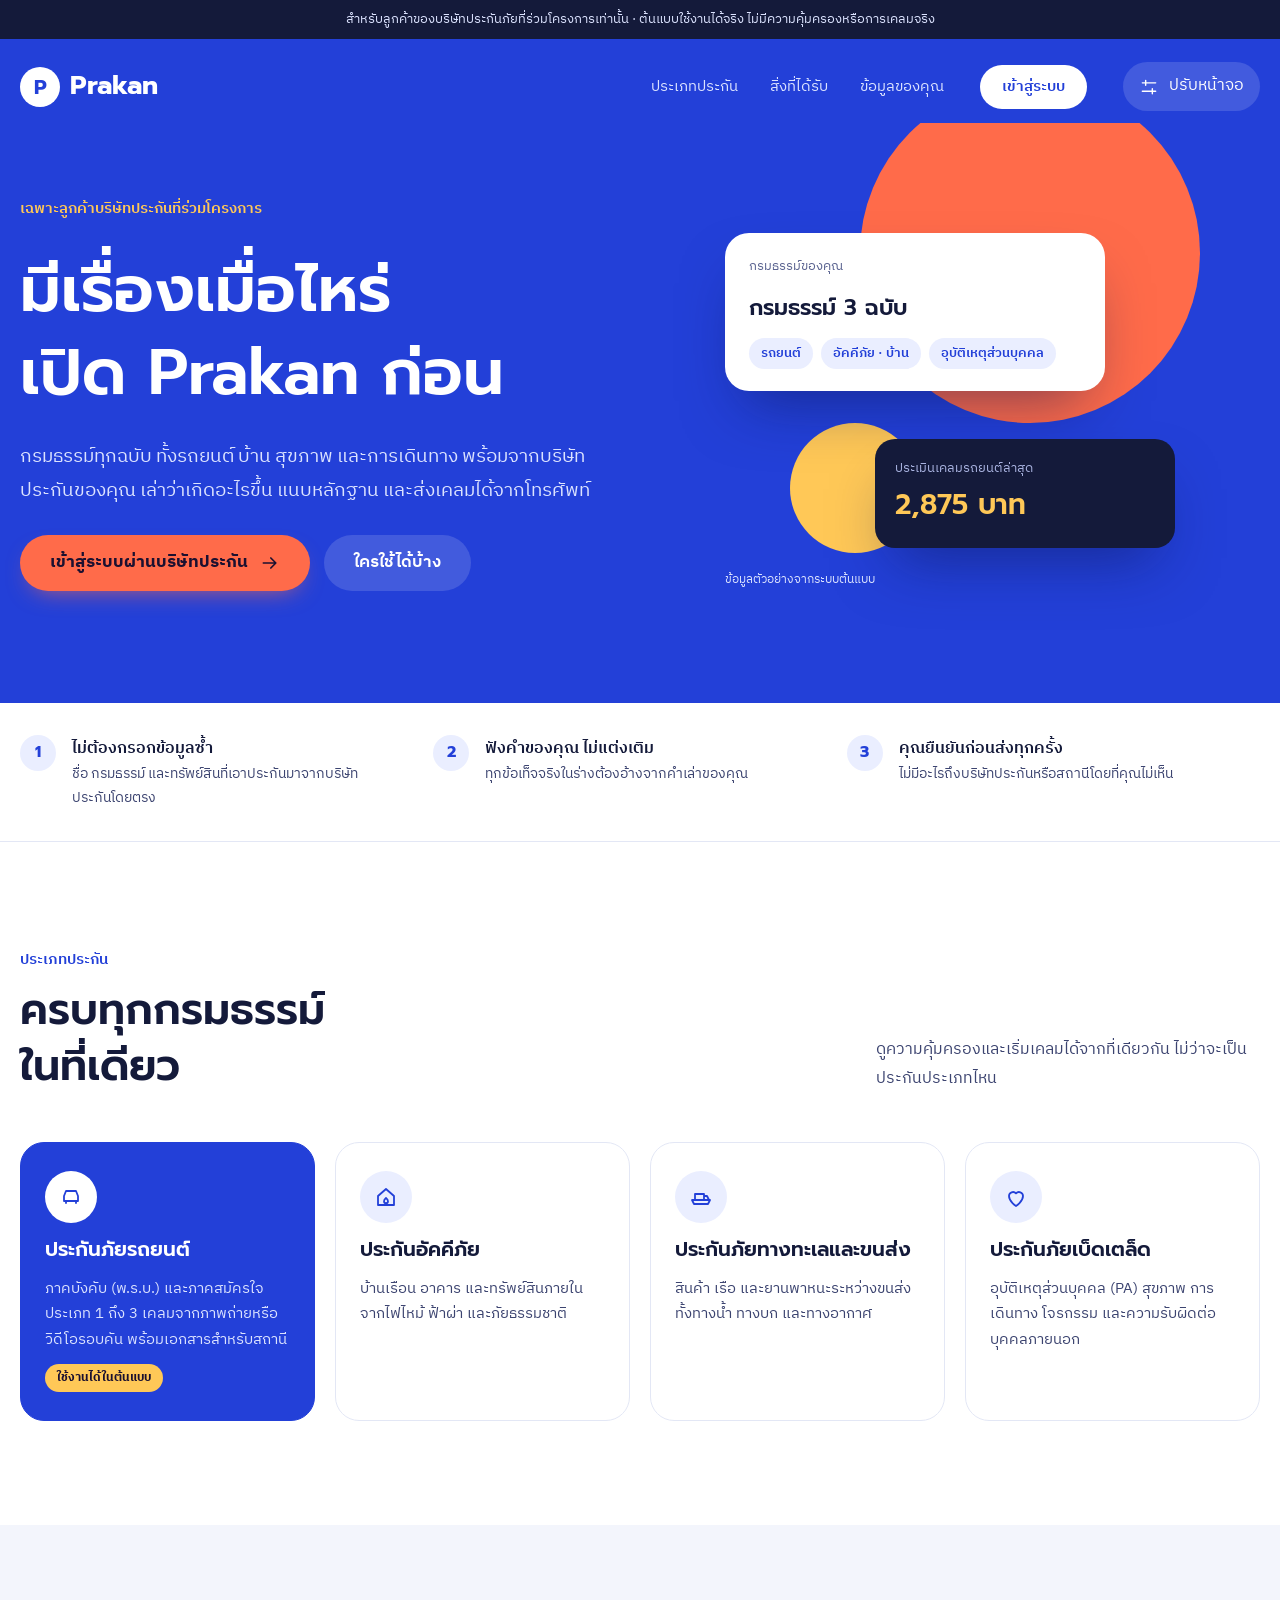
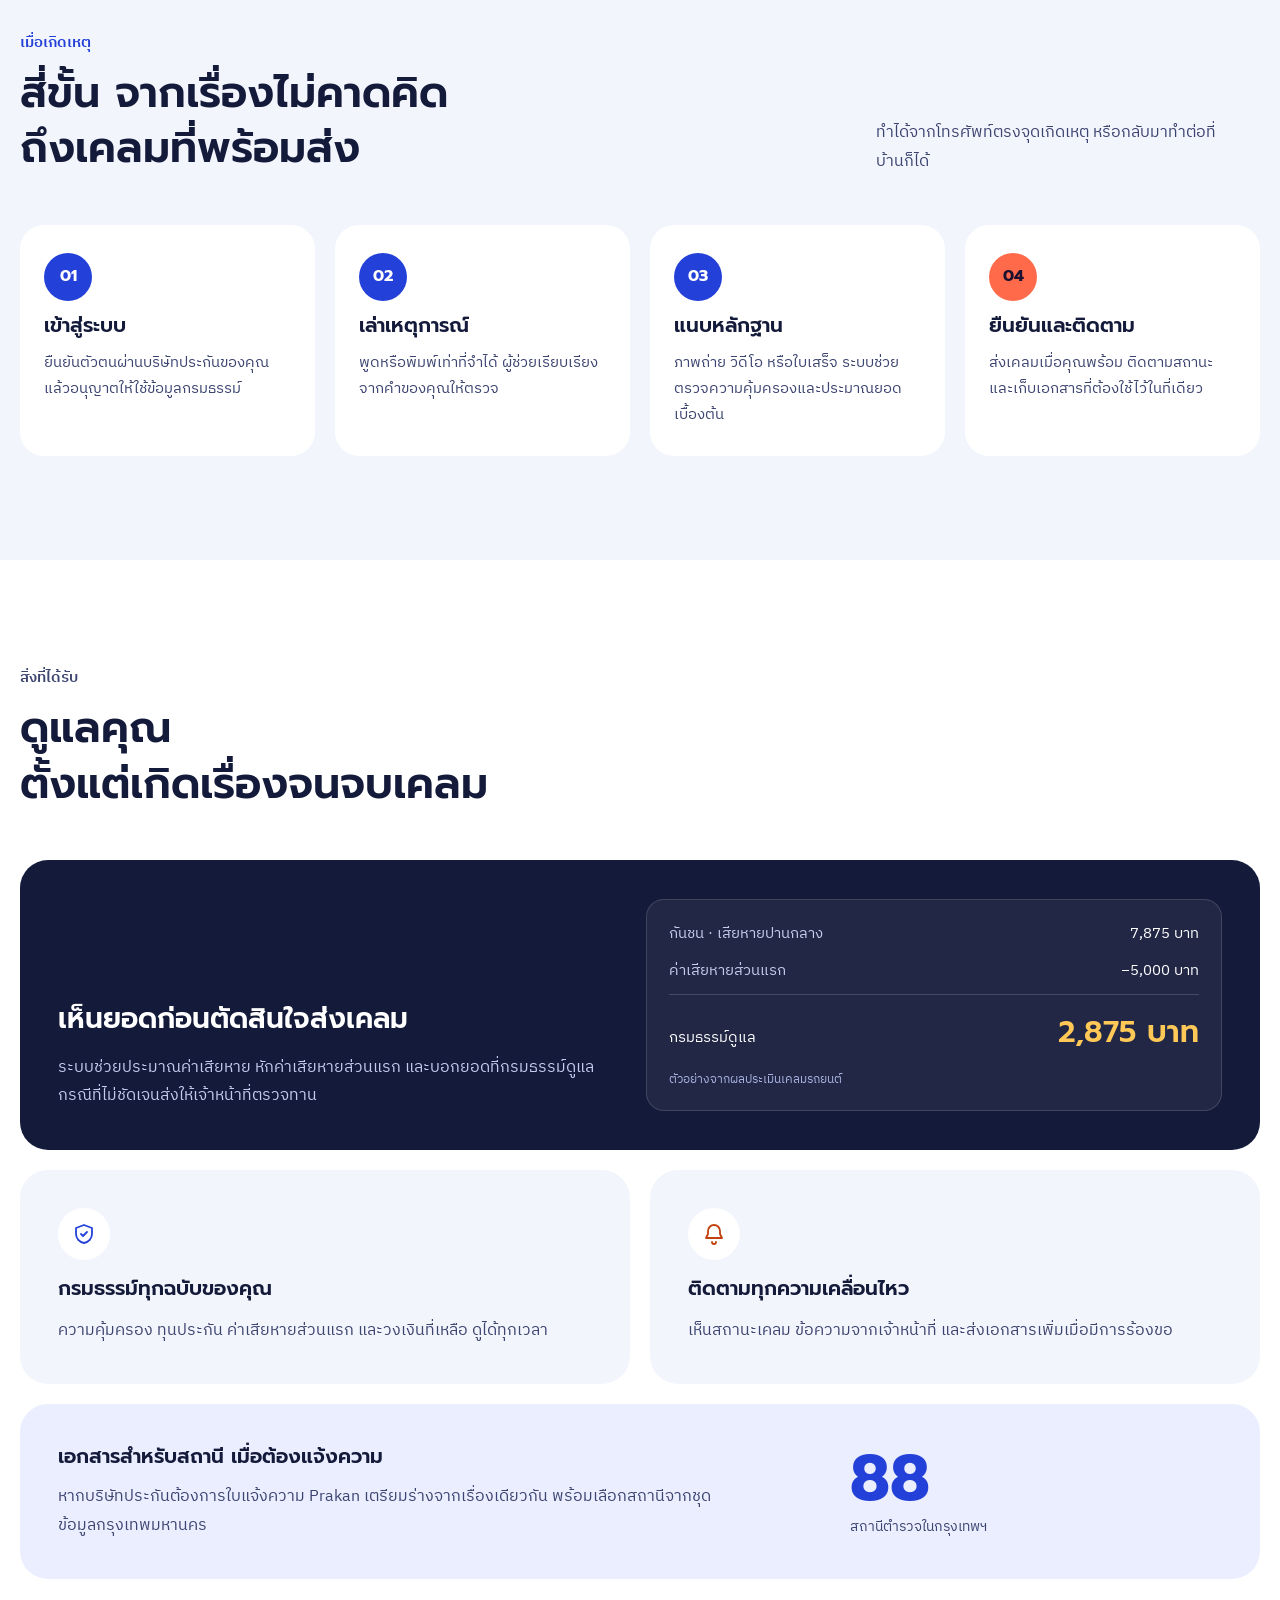
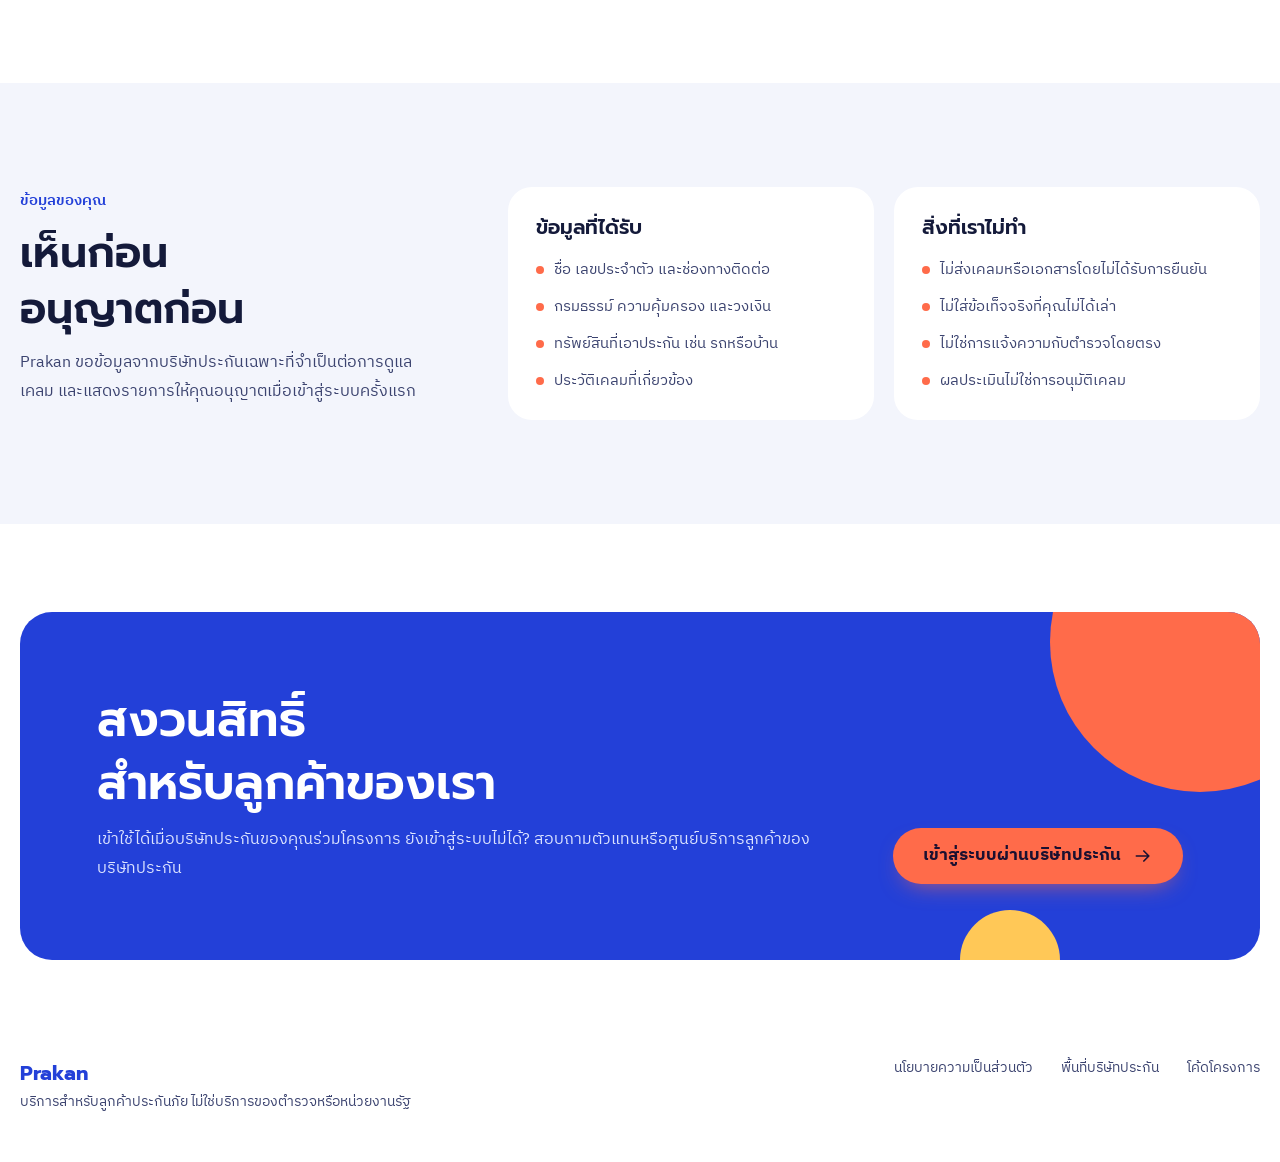
==== commit ed2f1d47: "Restyle Prakan in Cobalt & Coral and broaden to all insurance types Apply the chosen E3 direction: c" ====
--- a/index.html
+++ b/index.html
@@ -3,117 +3,143 @@
 <head>
   <meta charset="UTF-8">
   <meta name="viewport" content="width=device-width,initial-scale=1">
-  <meta name="description" content="Prakan ผู้ช่วยดูแลลูกค้าประกันภัยรถยนต์ เมื่อเกิดเหตุ เล่าเหตุการณ์ ถ่ายภาพความเสียหาย และเตรียมเคลมพร้อมเอกสาร เฉพาะลูกค้าของบริษัทประกันที่ร่วมโครงการ ระบบสาธิต">
-  <meta name="theme-color" content="#12261F">
-  <title>Prakan · ดูแลลูกค้าประกันภัยรถยนต์</title>
+  <meta name="description" content="Prakan ผู้ช่วยดูแลลูกค้าประกันภัย รถยนต์ อัคคีภัย ขนส่ง สุขภาพ และการเดินทาง เล่าเหตุการณ์ แนบหลักฐาน และเตรียมเคลมในที่เดียว เฉพาะลูกค้าของบริษัทประกันที่ร่วมโครงการ">
+  <meta name="theme-color" content="#2340D8">
+  <title>Prakan · ดูแลลูกค้าประกันภัยทุกประเภท</title>
   <link rel="icon" href="./assets/favicon.svg" type="image/svg+xml">
   <link rel="preconnect" href="https://fonts.googleapis.com">
   <link rel="preconnect" href="https://fonts.gstatic.com" crossorigin>
-  <link href="https://fonts.googleapis.com/css2?family=Noto+Serif+Thai:wght@400;500&family=Fraunces:opsz,wght@9..144,500&family=IBM+Plex+Sans+Thai:wght@400;500;600&display=swap" rel="stylesheet">
+  <link href="https://fonts.googleapis.com/css2?family=Prompt:wght@500;600;700&family=IBM+Plex+Sans+Thai:wght@400;500;600&display=swap" rel="stylesheet">
   <link rel="stylesheet" crossorigin href="./assets/index-BnpGzY8H.css">
   <link rel="stylesheet" href="./assets/assistant.css?v=20261017-prakan">
-  <link rel="stylesheet" href="./assets/round2.css?v=20261017-prakan">
-  <link rel="stylesheet" href="./assets/theme.css?v=20261017-prakan">
-  <script type="module" crossorigin src="./assets/app.js?v=20261017-prakan"></script>
-  <script type="module" src="./assets/landing.js?v=20261017-prakan"></script>
+  <link rel="stylesheet" href="./assets/round2.css?v=20261017-samples">
+  <link rel="stylesheet" href="./assets/theme.css?v=20261017-cobalt">
+  <script type="module" crossorigin src="./assets/app.js?v=20261017-rangsit"></script>
+  <script type="module" src="./assets/landing.js?v=20261017-cobalt"></script>
 </head>
 <body>
   <a class="py-skip" href="#main-content">ข้ามไปเนื้อหาหลัก</a>
   <div id="landing">
-    <div class="pk-notice">สำหรับลูกค้าของบริษัทประกันภัยที่ร่วมโครงการเท่านั้น · ระบบสาธิต ไม่มีความคุ้มครองหรือการเคลมจริง</div>
+    <div class="pk-notice">สำหรับลูกค้าของบริษัทประกันภัยที่ร่วมโครงการเท่านั้น · ต้นแบบใช้งานได้จริง ไม่มีความคุ้มครองหรือการเคลมจริง</div>
     <div class="pk-topbar"><header class="py-header pk-wrap">
         <a class="pk-brand" href="#main-content" aria-label="Prakan หน้าหลัก"><span class="pk-mono">P</span><span>Prakan</span></a>
-        <nav aria-label="เมนูหลัก"><a href="#care">เมื่อเกิดเหตุ</a><a href="#benefits">สิ่งที่ได้รับ</a><a href="#privacy">ข้อมูลของคุณ</a></nav>
+        <nav aria-label="เมนูหลัก"><a href="#types">ประเภทประกัน</a><a href="#benefits">สิ่งที่ได้รับ</a><a href="#privacy">ข้อมูลของคุณ</a></nav>
         <a class="pk-btn pk-btn-light pk-nav-cta" href="#workspace">เข้าสู่ระบบ</a>
-        <aside class="py-tweaks" id="display-tweaks" aria-label="ปรับการแสดงผล"><button type="button" id="tweaks-toggle" aria-label="ปรับการแสดงผล" aria-expanded="false" aria-controls="tweaks-panel"><svg aria-hidden="true" viewBox="0 0 24 24"><path d="M4 7h16M4 17h16M8 4v6m8 4v6"/></svg><span>ปรับหน้าจอ</span></button><div id="tweaks-panel" hidden><h2>ปรับการแสดงผล</h2><label>สีหลัก <input id="tweak-primary" type="color" value="#12261f"></label><label>ระยะห่าง <input id="tweak-spacing" type="range" min="80" max="125" value="100"><output for="tweak-spacing">100%</output></label><label>ขนาดตัวอักษร <input id="tweak-font" type="range" min="16" max="20" value="16"><output for="tweak-font">16</output></label><label>ความโค้งมุม <input id="tweak-radius" type="range" min="0" max="28" value="12"><output for="tweak-radius">12</output></label><p id="tweak-contrast" role="status">สีตัวอักษรบนปุ่มปรับให้อ่านชัดอัตโนมัติ</p><button type="button" id="tweaks-reset">คืนค่าเริ่มต้น</button></div></aside>
+        <aside class="py-tweaks" id="display-tweaks" aria-label="ปรับการแสดงผล"><button type="button" id="tweaks-toggle" aria-label="ปรับการแสดงผล" aria-expanded="false" aria-controls="tweaks-panel"><svg aria-hidden="true" viewBox="0 0 24 24"><path d="M4 7h16M4 17h16M8 4v6m8 4v6"/></svg><span>ปรับหน้าจอ</span></button><div id="tweaks-panel" hidden><h2>ปรับการแสดงผล</h2><label>สีหลัก <input id="tweak-primary" type="color" value="#2340d8"></label><label>ระยะห่าง <input id="tweak-spacing" type="range" min="80" max="125" value="100"><output for="tweak-spacing">100%</output></label><label>ขนาดตัวอักษร <input id="tweak-font" type="range" min="16" max="20" value="16"><output for="tweak-font">16</output></label><label>ความโค้งมุม <input id="tweak-radius" type="range" min="0" max="28" value="16"><output for="tweak-radius">16</output></label><p id="tweak-contrast" role="status">สีตัวอักษรบนปุ่มปรับให้อ่านชัดอัตโนมัติ</p><button type="button" id="tweaks-reset">คืนค่าเริ่มต้น</button></div></aside>
       </header></div>
     <main id="main-content">
       <section class="pk-hero-wrap" aria-labelledby="hero-title">
-      <svg class="pk-hero-lines" aria-hidden="true" viewBox="0 0 1440 760" preserveAspectRatio="xMidYMid slice"><circle cx="1180" cy="40" r="380"/><circle cx="1180" cy="40" r="250"/><path class="pk-draw" d="M -20 640 C 300 560 520 720 820 610 S 1300 520 1460 590"/></svg>
-      <div class="pk-hero pk-wrap">
-        <div class="pk-hero-copy">
-          <p class="pk-eyebrow pk-rise">บริการเฉพาะลูกค้าประกันภัยรถยนต์</p>
-          <h1 id="hero-title" class="pk-rise">เมื่อเกิดเหตุกับรถของคุณ<br>เราดูแลให้<em>ตั้งแต่นาทีแรก</em></h1>
-          <p class="pk-lead pk-rise">ข้อมูลกรมธรรม์ รถ และเอกสารของคุณมาจากบริษัทประกันโดยตรง ไม่ต้องกรอกซ้ำ เพียงเล่าว่าเกิดอะไรขึ้น Prakan จะเตรียมเคลมและเอกสารที่ต้องใช้ให้คุณตรวจ</p>
-          <div class="pk-actions pk-rise">
-            <a class="pk-btn pk-btn-brass" href="#workspace">เข้าสู่ระบบผ่านบริษัทประกัน <svg aria-hidden="true" viewBox="0 0 24 24"><path d="M4 12h15m-6-6 6 6-6 6"/></svg></a>
-            <a class="pk-btn pk-btn-outline" href="#access">ใครใช้ได้บ้าง</a>
+        <span class="pk-orb pk-orb-coral" aria-hidden="true"></span>
+        <span class="pk-orb pk-orb-sun" aria-hidden="true"></span>
+        <div class="pk-hero pk-wrap">
+          <div class="pk-hero-copy">
+            <p class="pk-eyebrow pk-rise">เฉพาะลูกค้าบริษัทประกันที่ร่วมโครงการ</p>
+            <h1 id="hero-title" class="pk-rise">มีเรื่องเมื่อไหร่<br>เปิด Prakan ก่อน</h1>
+            <p class="pk-lead pk-rise">กรมธรรม์ทุกฉบับ ทั้งรถยนต์ บ้าน สุขภาพ และการเดินทาง พร้อมจากบริษัทประกันของคุณ เล่าว่าเกิดอะไรขึ้น แนบหลักฐาน และส่งเคลมได้จากโทรศัพท์</p>
+            <div class="pk-actions pk-rise">
+              <a class="pk-btn pk-btn-coral" href="#workspace">เข้าสู่ระบบผ่านบริษัทประกัน <svg aria-hidden="true" viewBox="0 0 24 24"><path d="M4 12h15m-6-6 6 6-6 6"/></svg></a>
+              <a class="pk-btn pk-btn-soft" href="#access">ใครใช้ได้บ้าง</a>
+            </div>
           </div>
-          <p class="pk-hero-note pk-rise">ใช้บัญชีเดียวกับบริษัทประกันของคุณ · ไม่ต้องสมัครใหม่</p>
+          <figure class="pk-hero-media pk-rise" aria-label="ตัวอย่างกรมธรรม์และผลประเมินเคลม">
+            <div class="pk-float pk-policy">
+              <span class="pk-policy-label">กรมธรรม์ของคุณ</span>
+              <span class="pk-policy-title">กรมธรรม์ 3 ฉบับ</span>
+              <span class="pk-pills"><span>รถยนต์</span><span>อัคคีภัย · บ้าน</span><span>อุบัติเหตุส่วนบุคคล</span></span>
+            </div>
+            <div class="pk-float pk-float-late pk-estimate-card">
+              <span>ประเมินเคลมรถยนต์ล่าสุด</span>
+              <strong>2,875 บาท</strong>
+            </div>
+            <figcaption>ข้อมูลตัวอย่างจากระบบต้นแบบ</figcaption>
+          </figure>
         </div>
-        <figure class="pk-hero-media pk-rise" aria-label="ตัวอย่างบัตรสมาชิกและสถานะกรมธรรม์">
-          <div class="pk-card">
-            <span class="pk-sheen" aria-hidden="true"></span>
-            <div class="pk-card-top"><span class="pk-card-brand">Prakan</span><span class="pk-card-tag">MEMBER</span></div>
-            <div><p class="pk-card-name">ลูกค้าตัวอย่าง</p><p class="pk-card-car">Toyota Corolla · DEMO-01</p></div>
-            <div class="pk-card-meta"><span><small>ความคุ้มครอง</small>ครอบคลุม</span><span><small>ทุนประกัน</small>600,000 บาท</span></div>
-          </div>
-          <div class="pk-status">
-            <span class="pk-status-icon"><span class="pk-breath" aria-hidden="true"></span><svg aria-hidden="true" viewBox="0 0 24 24"><path d="m5 12 5 5 9-10"/></svg></span>
-            <div><p><strong>กรมธรรม์คุ้มครองอยู่</strong></p><p>ดึงข้อมูลจากบริษัทประกันของคุณแล้ว พร้อมใช้เมื่อเกิดเหตุ</p></div>
-          </div>
-          <figcaption>ข้อมูลตัวอย่างจากระบบสาธิต</figcaption>
-        </figure>
-      </div>
       </section>
       <section class="pk-principles" aria-label="หลักการของ Prakan">
         <div class="pk-wrap">
-          <div><span>๑</span><p><strong>ไม่ต้องกรอกข้อมูลซ้ำ</strong>ชื่อ กรมธรรม์ และรถของคุณมาจากบริษัทประกันโดยตรง</p></div>
-          <div><span>๒</span><p><strong>ฟังคำของคุณ ไม่แต่งเติม</strong>ทุกข้อเท็จจริงในร่างต้องอ้างจากคำเล่าของคุณ</p></div>
-          <div><span>๓</span><p><strong>คุณยืนยันก่อนส่งทุกครั้ง</strong>ไม่มีอะไรถึงบริษัทประกันหรือสถานีโดยที่คุณไม่เห็น</p></div>
+          <div><span>1</span><p><strong>ไม่ต้องกรอกข้อมูลซ้ำ</strong>ชื่อ กรมธรรม์ และทรัพย์สินที่เอาประกันมาจากบริษัทประกันโดยตรง</p></div>
+          <div><span>2</span><p><strong>ฟังคำของคุณ ไม่แต่งเติม</strong>ทุกข้อเท็จจริงในร่างต้องอ้างจากคำเล่าของคุณ</p></div>
+          <div><span>3</span><p><strong>คุณยืนยันก่อนส่งทุกครั้ง</strong>ไม่มีอะไรถึงบริษัทประกันหรือสถานีโดยที่คุณไม่เห็น</p></div>
         </div>
       </section>
-      <section class="pk-care pk-wrap pk-section" id="care" aria-labelledby="care-title">
+      <section class="pk-types pk-wrap pk-section" id="types" aria-labelledby="types-title">
         <div class="pk-head">
-          <div><p class="pk-eyebrow pk-eyebrow-dark">เมื่อเกิดเหตุ</p><h2 id="care-title">สี่ขั้น จากที่เกิดเหตุ<br>ถึงเคลมที่พร้อมส่ง</h2></div>
-          <p>ทำได้จากโทรศัพท์ตรงจุดเกิดเหตุ หรือกลับมาทำต่อที่บ้านก็ได้</p>
+          <div><p class="pk-eyebrow pk-eyebrow-dark">ประเภทประกัน</p><h2 id="types-title">ครบทุกกรมธรรม์<br>ในที่เดียว</h2></div>
+          <p>ดูความคุ้มครองและเริ่มเคลมได้จากที่เดียวกัน ไม่ว่าจะเป็นประกันประเภทไหน</p>
         </div>
-        <ol class="pk-steps">
-          <li><span>01</span><h3>เข้าสู่ระบบ</h3><p>ยืนยันตัวตนผ่านบริษัทประกันของคุณ แล้วอนุญาตให้ใช้ข้อมูลกรมธรรม์และรถ</p></li>
-          <li><span>02</span><h3>เล่าเหตุการณ์</h3><p>พูดหรือพิมพ์เท่าที่จำได้ ผู้ช่วยเรียบเรียงจากคำของคุณให้ตรวจ</p></li>
-          <li><span>03</span><h3>ถ่ายภาพความเสียหาย</h3><p>แนบภาพ 1–6 ภาพ ระบบช่วยประมาณค่าซ่อมและตรวจความคุ้มครอง</p></li>
-          <li><span>04</span><h3>ยืนยันและติดตาม</h3><p>ส่งเคลมเมื่อคุณพร้อม ติดตามสถานะ และเก็บเอกสารสำหรับสถานีตำรวจหากต้องใช้</p></li>
-        </ol>
-      </section>
-      <section class="pk-benefits" id="benefits" aria-labelledby="benefits-title">
-        <div class="pk-wrap pk-section">
-          <div class="pk-head pk-head-stack"><p class="pk-eyebrow pk-eyebrow-dark">สิ่งที่ได้รับ</p><h2 id="benefits-title">ทุกอย่างของคุณ<br>อยู่ในที่เดียว</h2></div>
-          <div class="pk-bento">
-            <article class="pk-tile pk-tile-dark pk-tile-wide">
-              <div><h3>เคลมจากภาพถ่าย</h3><p>เห็นค่าซ่อมโดยประมาณ ค่าเสียหายส่วนแรก และยอดที่กรมธรรม์ดูแล ก่อนตัดสินใจส่งเคลม กรณีที่ไม่ชัดเจนส่งให้เจ้าหน้าที่ตรวจทาน</p></div>
-              <dl class="pk-estimate">
-                <div><dt>กันชน · เสียหายปานกลาง</dt><dd>7,875 บาท</dd></div>
-                <div><dt>ค่าเสียหายส่วนแรก</dt><dd>−5,000 บาท</dd></div>
-                <div class="pk-estimate-total"><dt>กรมธรรม์ดูแล</dt><dd>2,875 บาท</dd></div>
-                <p>ตัวอย่างจากผลประเมินจำลอง</p>
-              </dl>
-            </article>
-            <article class="pk-tile">
-              <span class="pk-icon"><svg aria-hidden="true" viewBox="0 0 24 24"><path d="M12 3 4 6v6c0 4.5 3.4 8.3 8 9 4.6-.7 8-4.5 8-9V6z"/><path d="m9 12 2 2 4-4"/></svg></span>
-              <h3>กรมธรรม์ของคุณ</h3><p>ความคุ้มครอง ทุนประกัน ค่าเสียหายส่วนแรก และวงเงินที่เหลือ ดูได้ทุกเวลา</p>
-            </article>
-            <article class="pk-tile">
-              <span class="pk-icon"><svg aria-hidden="true" viewBox="0 0 24 24"><path d="M12 3a6 6 0 0 0-6 6v3l-2 4h16l-2-4V9a6 6 0 0 0-6-6Z"/><path d="M10 20a2 2 0 0 0 4 0"/></svg></span>
-              <h3>ติดตามทุกความเคลื่อนไหว</h3><p>เห็นสถานะเคลม ข้อความจากเจ้าหน้าที่ และส่งเอกสารเพิ่มเมื่อมีการร้องขอ</p>
-            </article>
-            <article class="pk-tile pk-tile-wide pk-tile-row">
-              <div><h3>เอกสารสำหรับสถานี เมื่อต้องแจ้งความ</h3><p>หากบริษัทประกันต้องการใบแจ้งความ Prakan เตรียมร่างจากเรื่องเดียวกัน พร้อมเลือกสถานีจากชุดข้อมูลกรุงเทพมหานคร</p></div>
-              <p class="pk-figure"><strong>88</strong>สถานีตำรวจในกรุงเทพฯ</p>
-            </article>
-          </div>
+        <div class="pk-type-grid">
+          <article class="pk-type pk-type-main">
+            <span class="pk-type-icon"><svg aria-hidden="true" viewBox="0 0 24 24"><path d="M5 16V11l2-5h10l2 5v5M5 16h14M7 16v2M17 16v2"/></svg></span>
+            <h3>ประกันภัยรถยนต์</h3><p>ภาคบังคับ (พ.ร.บ.) และภาคสมัครใจ ประเภท 1 ถึง 3 เคลมจากภาพถ่ายหรือวิดีโอรอบคัน พร้อมเอกสารสำหรับสถานี</p>
+            <span class="pk-tag">ใช้งานได้ในต้นแบบ</span>
+          </article>
+          <article class="pk-type">
+            <span class="pk-type-icon"><svg aria-hidden="true" viewBox="0 0 24 24"><path d="M4 11 12 4l8 7v9H4z"/><path d="M12 13c1.5 1.2 2 2.3 2 3.2a2 2 0 0 1-4 0c0-.9.5-2 2-3.2Z"/></svg></span>
+            <h3>ประกันอัคคีภัย</h3><p>บ้านเรือน อาคาร และทรัพย์สินภายใน จากไฟไหม้ ฟ้าผ่า และภัยธรรมชาติ</p>
+          </article>
+          <article class="pk-type">
+            <span class="pk-type-icon"><svg aria-hidden="true" viewBox="0 0 24 24"><path d="M3 15h18l-2 4H5zM6 15V9h9v6M15 11h3l2 4"/></svg></span>
+            <h3>ประกันภัยทางทะเลและขนส่ง</h3><p>สินค้า เรือ และยานพาหนะระหว่างขนส่ง ทั้งทางน้ำ ทางบก และทางอากาศ</p>
+          </article>
+          <article class="pk-type">
+            <span class="pk-type-icon"><svg aria-hidden="true" viewBox="0 0 24 24"><path d="M12 21s-7-4.4-7-10a4 4 0 0 1 7-2.6A4 4 0 0 1 19 11c0 5.6-7 10-7 10Z"/></svg></span>
+            <h3>ประกันภัยเบ็ดเตล็ด</h3><p>อุบัติเหตุส่วนบุคคล (PA) สุขภาพ การเดินทาง โจรกรรม และความรับผิดต่อบุคคลภายนอก</p>
+          </article>
         </div>
       </section>
-      <section class="pk-privacy pk-wrap pk-section" id="privacy" aria-labelledby="privacy-title">
-        <div class="pk-privacy-head"><p class="pk-eyebrow pk-eyebrow-dark">ข้อมูลของคุณ</p><h2 id="privacy-title">เห็นก่อน<br>อนุญาตก่อน</h2><p>Prakan ขอข้อมูลจากบริษัทประกันเฉพาะที่จำเป็นต่อการดูแลเคลม และจะแสดงรายการให้คุณอนุญาตทุกครั้งที่เข้าสู่ระบบครั้งแรก</p></div>
-        <div class="pk-privacy-lists">
-          <div><h3>ข้อมูลที่ได้รับ</h3><ul><li>ชื่อ เลขประจำตัว และช่องทางติดต่อ</li><li>กรมธรรม์ ความคุ้มครอง และวงเงิน</li><li>รถที่เอาประกันและทะเบียนรถ</li><li>ประวัติเคลมที่เกี่ยวข้อง</li></ul></div>
-          <div id="limitations"><h3>สิ่งที่เราไม่ทำ</h3><ul><li>ไม่ส่งเคลมหรือเอกสารโดยไม่ได้รับการยืนยัน</li><li>ไม่ใส่ข้อเท็จจริงที่คุณไม่ได้เล่า</li><li>ไม่ใช่การแจ้งความกับตำรวจโดยตรง</li><li>ผลประเมินไม่ใช่การอนุมัติเคลม</li></ul></div>
+      <section class="pk-care" aria-labelledby="care-title">
+        <div class="pk-wrap pk-section">
+          <div class="pk-head">
+            <div><p class="pk-eyebrow pk-eyebrow-dark">เมื่อเกิดเหตุ</p><h2 id="care-title">สี่ขั้น จากเรื่องไม่คาดคิด<br>ถึงเคลมที่พร้อมส่ง</h2></div>
+            <p>ทำได้จากโทรศัพท์ตรงจุดเกิดเหตุ หรือกลับมาทำต่อที่บ้านก็ได้</p>
+          </div>
+          <ol class="pk-steps">
+            <li><span>01</span><h3>เข้าสู่ระบบ</h3><p>ยืนยันตัวตนผ่านบริษัทประกันของคุณ แล้วอนุญาตให้ใช้ข้อมูลกรมธรรม์</p></li>
+            <li><span>02</span><h3>เล่าเหตุการณ์</h3><p>พูดหรือพิมพ์เท่าที่จำได้ ผู้ช่วยเรียบเรียงจากคำของคุณให้ตรวจ</p></li>
+            <li><span>03</span><h3>แนบหลักฐาน</h3><p>ภาพถ่าย วิดีโอ หรือใบเสร็จ ระบบช่วยตรวจความคุ้มครองและประมาณยอดเบื้องต้น</p></li>
+            <li><span>04</span><h3>ยืนยันและติดตาม</h3><p>ส่งเคลมเมื่อคุณพร้อม ติดตามสถานะ และเก็บเอกสารที่ต้องใช้ไว้ในที่เดียว</p></li>
+          </ol>
+        </div>
+      </section>
+      <section class="pk-benefits pk-wrap pk-section" id="benefits" aria-labelledby="benefits-title">
+        <div class="pk-head pk-head-stack"><p class="pk-eyebrow pk-eyebrow-dark">สิ่งที่ได้รับ</p><h2 id="benefits-title">ดูแลคุณ<br>ตั้งแต่เกิดเรื่องจนจบเคลม</h2></div>
+        <div class="pk-bento">
+          <article class="pk-tile pk-tile-dark pk-tile-wide">
+            <div><h3>เห็นยอดก่อนตัดสินใจส่งเคลม</h3><p>ระบบช่วยประมาณค่าเสียหาย หักค่าเสียหายส่วนแรก และบอกยอดที่กรมธรรม์ดูแล กรณีที่ไม่ชัดเจนส่งให้เจ้าหน้าที่ตรวจทาน</p></div>
+            <dl class="pk-estimate">
+              <div><dt>กันชน · เสียหายปานกลาง</dt><dd>7,875 บาท</dd></div>
+              <div><dt>ค่าเสียหายส่วนแรก</dt><dd>−5,000 บาท</dd></div>
+              <div class="pk-estimate-total"><dt>กรมธรรม์ดูแล</dt><dd>2,875 บาท</dd></div>
+              <p>ตัวอย่างจากผลประเมินเคลมรถยนต์</p>
+            </dl>
+          </article>
+          <article class="pk-tile">
+            <span class="pk-icon"><svg aria-hidden="true" viewBox="0 0 24 24"><path d="M12 3 4 6v6c0 4.5 3.4 8.3 8 9 4.6-.7 8-4.5 8-9V6z"/><path d="m9 12 2 2 4-4"/></svg></span>
+            <h3>กรมธรรม์ทุกฉบับของคุณ</h3><p>ความคุ้มครอง ทุนประกัน ค่าเสียหายส่วนแรก และวงเงินที่เหลือ ดูได้ทุกเวลา</p>
+          </article>
+          <article class="pk-tile">
+            <span class="pk-icon pk-icon-coral"><svg aria-hidden="true" viewBox="0 0 24 24"><path d="M12 3a6 6 0 0 0-6 6v3l-2 4h16l-2-4V9a6 6 0 0 0-6-6Z"/><path d="M10 20a2 2 0 0 0 4 0"/></svg></span>
+            <h3>ติดตามทุกความเคลื่อนไหว</h3><p>เห็นสถานะเคลม ข้อความจากเจ้าหน้าที่ และส่งเอกสารเพิ่มเมื่อมีการร้องขอ</p>
+          </article>
+          <article class="pk-tile pk-tile-wide pk-tile-row">
+            <div><h3>เอกสารสำหรับสถานี เมื่อต้องแจ้งความ</h3><p>หากบริษัทประกันต้องการใบแจ้งความ Prakan เตรียมร่างจากเรื่องเดียวกัน พร้อมเลือกสถานีจากชุดข้อมูลกรุงเทพมหานคร</p></div>
+            <p class="pk-figure"><strong>88</strong>สถานีตำรวจในกรุงเทพฯ</p>
+          </article>
+        </div>
+      </section>
+      <section class="pk-privacy-band" aria-labelledby="privacy-title">
+        <div class="pk-privacy pk-wrap pk-section" id="privacy">
+          <div class="pk-privacy-head"><p class="pk-eyebrow pk-eyebrow-dark">ข้อมูลของคุณ</p><h2 id="privacy-title">เห็นก่อน<br>อนุญาตก่อน</h2><p>Prakan ขอข้อมูลจากบริษัทประกันเฉพาะที่จำเป็นต่อการดูแลเคลม และแสดงรายการให้คุณอนุญาตเมื่อเข้าสู่ระบบครั้งแรก</p></div>
+          <div class="pk-privacy-lists">
+            <div><h3>ข้อมูลที่ได้รับ</h3><ul><li>ชื่อ เลขประจำตัว และช่องทางติดต่อ</li><li>กรมธรรม์ ความคุ้มครอง และวงเงิน</li><li>ทรัพย์สินที่เอาประกัน เช่น รถหรือบ้าน</li><li>ประวัติเคลมที่เกี่ยวข้อง</li></ul></div>
+            <div id="limitations"><h3>สิ่งที่เราไม่ทำ</h3><ul><li>ไม่ส่งเคลมหรือเอกสารโดยไม่ได้รับการยืนยัน</li><li>ไม่ใส่ข้อเท็จจริงที่คุณไม่ได้เล่า</li><li>ไม่ใช่การแจ้งความกับตำรวจโดยตรง</li><li>ผลประเมินไม่ใช่การอนุมัติเคลม</li></ul></div>
+          </div>
         </div>
       </section>
       <section class="pk-access" id="access" aria-labelledby="access-title">
         <div class="pk-access-panel">
           <div><h2 id="access-title">สงวนสิทธิ์<br>สำหรับลูกค้าของเรา</h2><p>เข้าใช้ได้เมื่อบริษัทประกันของคุณร่วมโครงการ ยังเข้าสู่ระบบไม่ได้? สอบถามตัวแทนหรือศูนย์บริการลูกค้าของบริษัทประกัน</p></div>
-          <a class="pk-btn pk-btn-brass" href="#workspace">เข้าสู่ระบบผ่านบริษัทประกัน <svg aria-hidden="true" viewBox="0 0 24 24"><path d="M4 12h15m-6-6 6 6-6 6"/></svg></a>
+          <a class="pk-btn pk-btn-coral" href="#workspace">เข้าสู่ระบบผ่านบริษัทประกัน <svg aria-hidden="true" viewBox="0 0 24 24"><path d="M4 12h15m-6-6 6 6-6 6"/></svg></a>
         </div>
       </section>
     </main>
--- a/assets/round2.css
+++ b/assets/round2.css
@@ -10,3 +10,5 @@
 .quick-flow .voice-record-button:disabled{opacity:.55;cursor:not-allowed}
 
 .portal-message-box{margin:20px 0;padding:20px;border:1px solid #cedbee;border-radius:12px;background:#f4f8ff}.portal-message-box h3{color:#244974;margin:0 0 10px}.portal-message-box h3:not(:first-child){margin-top:22px}
+
+.sample-workspace{grid-template-columns:minmax(0,1fr)!important}.selection-docs[hidden]{display:none!important}
--- a/assets/theme.css
+++ b/assets/theme.css
@@ -1,24 +1,24 @@
 /* Live-reference tokens. Keep all palette decisions here. */
 :root {
-  --py-primary: #12261f;
-  --py-secondary: #c9a468;
+  --py-primary: #2340d8;
+  --py-secondary: #ff6b4a;
   --py-white: #ffffff;
-  --py-surface: #ece6da;
-  --py-border: #cfc5b2;
-  --py-ink: #1a2420;
-  --py-muted: #5e6a63;
+  --py-surface: #f3f5fc;
+  --py-border: #d5dbf0;
+  --py-ink: #141a3a;
+  --py-muted: #5a6390;
   --py-on-primary: var(--py-white);
   --py-link: var(--py-primary);
   --py-error: #9e251f;
   --py-success: #225b3d;
-  --py-radius: 12px;
+  --py-radius: 16px;
   --py-space-scale: 1;
   --py-font-size: 16px;
   --py-page-width: 1200px;
   --py-section-space: calc(88px * var(--py-space-scale));
   --py-font: 'IBM Plex Sans Thai', Tahoma, sans-serif;
-  --py-serif: 'Noto Serif Thai', Georgia, serif;
-  --py-latin-serif: 'Fraunces', Georgia, serif;
+  --py-serif: 'Prompt', 'IBM Plex Sans Thai', sans-serif;
+  --py-latin-serif: 'Prompt', sans-serif;
   --background: var(--py-white);
   --foreground: var(--py-ink);
   --primary: var(--py-primary);
@@ -168,171 +168,181 @@
 #root .more-services > .service-grid { margin-top: 12px; }
 
 
-/* Prakan · members landing (Oct 2026). Spruce, linen and brass; serif headlines; slow, calm motion. */
-:root { --pk-spruce: var(--py-primary); --pk-deep: #0c1a15; --pk-linen: #f5f1ea; --pk-paper: #fbf9f5; --pk-sand: #ece6da; --pk-line: #e3dccd; --pk-body: #4a554f; --pk-brass: var(--py-secondary); --pk-brass-light: #d8b67a; --pk-brass-dark: #7a5a26; --pk-mist: #c9d3cc; --pk-fog: #9fb0a6; --pk-sage: #e3ebe5; }
-body { background: var(--pk-linen); }
-#landing { color: var(--py-ink); background: var(--pk-linen); }
-#landing h1, #landing h2, #landing h3 { margin: 0; font-family: var(--py-serif); font-weight: 500; color: inherit; text-wrap: balance; letter-spacing: 0; }
+/* Prakan · Cobalt & Coral (Oct 2026). Saturated cobalt for brand moments, coral for primary actions, sunny yellow as a small accent. */
+:root { --pk-cobalt: var(--py-primary); --pk-coral: var(--py-secondary); --pk-sun: #ffc857; --pk-night: #141a3a; --pk-ice: #eaeeff; --pk-mist: #dce3ff; --pk-body: #3c4470; --pk-line: #e3e7f5; --pk-on-coral: #1b1030; --pk-display: 'Prompt', 'IBM Plex Sans Thai', sans-serif; }
+body { background: #ffffff; }
+#landing { color: var(--py-ink); background: #ffffff; }
+#landing h1, #landing h2, #landing h3 { margin: 0; font-family: var(--pk-display); font-weight: 600; color: inherit; text-wrap: balance; letter-spacing: 0; }
 #landing p { margin: 0; text-wrap: pretty; }
-#landing h2 { font-size: clamp(1.875rem, 1.3rem + 1.7vw, 2.875rem); line-height: 1.45; }
-#landing h3 { font-size: 1.375rem; line-height: 1.5; }
-#landing #tweaks-panel h2 { font-family: var(--py-font); font-size: 1.125rem; font-weight: 600; line-height: 1.5; margin-bottom: 20px; color: var(--py-ink); }
+#landing h2 { font-size: clamp(1.875rem, 1.3rem + 1.7vw, 2.875rem); line-height: 1.3; }
+#landing h3 { font-size: 1.25rem; line-height: 1.45; }
+#landing #tweaks-panel h2 { font-family: var(--py-font); font-size: 1.125rem; line-height: 1.5; margin-bottom: 20px; color: var(--py-ink); }
 .pk-wrap { width: min(1240px, calc(100% - 40px)); margin-inline: auto; }
-.pk-section { padding-block: calc(112px * var(--py-space-scale)); }
-
-.pk-notice { background: var(--pk-deep); color: var(--pk-mist); font-size: .8125rem; line-height: 1.6; padding: 9px 20px; text-align: center; }
-.pk-topbar { background: var(--pk-spruce); color: var(--pk-linen); position: relative; z-index: 2; }
+.pk-section { padding-block: calc(104px * var(--py-space-scale)); }
+
+.pk-notice { background: var(--pk-night); color: var(--pk-mist); font-size: .8125rem; line-height: 1.6; padding: 9px 20px; text-align: center; }
+.pk-topbar { background: var(--pk-cobalt); color: #fff; position: relative; z-index: 2; }
 .py-header { display: flex; flex-wrap: wrap; align-items: center; gap: 12px 36px; min-height: 84px; padding-block: 18px 6px; }
-.pk-brand { display: inline-flex; align-items: center; gap: 12px; color: var(--pk-linen); text-decoration: none; font-family: var(--py-latin-serif); font-size: 1.625rem; font-weight: 500; }
-.pk-mono { width: 38px; height: 38px; border-radius: 50%; border: 1px solid var(--pk-brass-light); color: var(--pk-brass-light); display: grid; place-items: center; font-size: 1.25rem; }
-.py-header nav { display: flex; gap: 28px; margin-left: auto; font-size: .9375rem; }
+.pk-brand { display: inline-flex; align-items: center; gap: 10px; color: #fff; text-decoration: none; font-family: var(--pk-display); font-weight: 700; font-size: 1.625rem; }
+.pk-mono { width: 40px; height: 40px; border-radius: 50%; background: #fff; color: var(--pk-cobalt); display: grid; place-items: center; font-size: 1.25rem; }
+.py-header nav { display: flex; gap: 32px; margin-left: auto; font-size: .9375rem; }
 .py-header nav a { color: var(--pk-mist); text-decoration: none; padding-block: 10px; }
-.py-header nav a:hover { color: var(--pk-linen); }
-.py-header .py-tweaks button { background: transparent; color: var(--pk-linen); box-shadow: inset 0 0 0 1px rgb(245 241 234 / .3); border-radius: 999px; }
-
-.pk-btn { display: inline-flex; align-items: center; justify-content: center; gap: 12px; min-height: 56px; padding: 14px 30px; border-radius: 999px; font-weight: 600; font-size: 1.0625rem; line-height: 1.5; text-decoration: none; transition: transform 160ms ease-out, background-color 200ms ease, opacity 200ms ease; }
-.pk-btn svg { width: 20px; height: 20px; fill: none; stroke: currentColor; stroke-width: 1.8; stroke-linecap: round; stroke-linejoin: round; transition: transform 300ms cubic-bezier(.22,1,.36,1); }
+.py-header nav a:hover { color: #fff; }
+.py-header .py-tweaks button { background: rgb(255 255 255 / .14); color: #fff; border-radius: 999px; }
+
+.pk-btn { display: inline-flex; align-items: center; justify-content: center; gap: 12px; min-height: 56px; padding: 14px 30px; border-radius: 999px; font-weight: 700; font-size: 1.0625rem; line-height: 1.5; text-decoration: none; transition: transform 180ms cubic-bezier(.34,1.56,.64,1), background-color 200ms ease, box-shadow 200ms ease; }
+.pk-btn svg { width: 20px; height: 20px; fill: none; stroke: currentColor; stroke-width: 2; stroke-linecap: round; stroke-linejoin: round; transition: transform 300ms cubic-bezier(.22,1,.36,1); }
+.pk-btn:hover { transform: translateY(-2px); }
 .pk-btn:hover svg { transform: translateX(4px); }
-.pk-btn:active { transform: scale(.98); }
-.pk-btn-brass { background: var(--pk-brass); color: #12261f; }
-.pk-btn-brass:hover { background: var(--pk-brass-light); }
-.pk-btn-light { background: var(--pk-linen); color: var(--pk-spruce); }
-.pk-btn-outline { color: var(--pk-linen); box-shadow: inset 0 0 0 1px rgb(245 241 234 / .35); font-weight: 500; }
-.pk-btn-outline:hover { background: rgb(245 241 234 / .08); }
-.pk-nav-cta { min-height: 44px; padding: 8px 22px; font-size: .9375rem; font-weight: 500; }
-
-.pk-hero-wrap { position: relative; overflow: hidden; background: var(--pk-spruce); color: var(--pk-linen); }
-.pk-hero-lines { position: absolute; inset: 0; width: 100%; height: 100%; pointer-events: none; fill: none; stroke: rgb(216 182 122 / .14); }
-.pk-hero-lines path { stroke: rgb(216 182 122 / .3); stroke-width: 1.2; }
-.pk-hero { position: relative; display: flex; flex-wrap: wrap; align-items: center; gap: 72px; padding-block: calc(64px * var(--py-space-scale)) calc(140px * var(--py-space-scale)); }
-.pk-hero-copy { flex: 1.25 1 480px; min-width: 0; display: flex; flex-direction: column; gap: 28px; }
-.pk-eyebrow { display: flex; align-items: center; gap: 12px; font-size: .8125rem; letter-spacing: .08em; color: var(--pk-brass-light); }
-.pk-eyebrow::before { content: ''; width: 32px; height: 1px; background: currentColor; }
-.pk-eyebrow-dark { color: var(--pk-brass-dark); }
-#landing .pk-hero h1 { font-size: clamp(2.125rem, 1.4rem + 2.4vw, 3.5rem); line-height: 1.45; color: var(--pk-linen); }
-.pk-hero h1 em { font-style: normal; color: var(--pk-brass-light); white-space: nowrap; }
-.pk-lead { font-size: clamp(1.0625rem, 1rem + .35vw, 1.1875rem); color: var(--pk-mist); max-width: 30em; }
-.pk-actions { display: flex; flex-wrap: wrap; gap: 12px; }
-.pk-hero-note { font-size: .875rem; color: var(--pk-fog); }
-.pk-hero-media { flex: 1 1 420px; min-width: 0; margin: 0; position: relative; min-height: 440px; }
-.pk-card { position: absolute; top: 20px; left: 4%; width: min(440px, 92%); aspect-ratio: 1.6 / 1; border-radius: 26px; background: var(--pk-deep); border: 1px solid rgb(216 182 122 / .4); box-shadow: 0 50px 90px -40px rgb(0 0 0 / .7); padding: 28px 30px; display: flex; flex-direction: column; justify-content: space-between; overflow: hidden; transform: rotate(-4deg); }
-.pk-sheen { position: absolute; inset: 0 auto 0 0; width: 30%; background: linear-gradient(90deg, transparent, rgb(216 182 122 / .16), transparent); transform: translateX(-120%) skewX(-18deg); }
-.pk-card-top { display: flex; justify-content: space-between; align-items: flex-start; }
-.pk-card-brand { font-family: var(--py-latin-serif); font-size: 1.375rem; }
-.pk-card-tag { font-size: .75rem; letter-spacing: .14em; color: var(--pk-brass-light); }
-.pk-card-name { font-size: .8125rem; color: var(--pk-fog); }
-.pk-card-car { font-family: var(--py-serif); font-size: 1.5rem; line-height: 1.5; }
-.pk-card-meta { display: flex; gap: 32px; font-size: .8125rem; color: var(--pk-mist); }
-.pk-card-meta small { display: block; font-size: .6875rem; letter-spacing: .08em; color: var(--pk-fog); }
-.pk-status { position: absolute; right: 2%; bottom: 0; width: min(300px, 74%); background: var(--pk-paper); color: var(--py-ink); border-radius: 20px; padding: 18px 20px; box-shadow: 0 30px 60px -30px rgb(0 0 0 / .6); display: flex; gap: 14px; align-items: flex-start; font-size: .8125rem; line-height: 1.6; }
-.pk-status strong { font-size: .9375rem; }
-.pk-status p + p { color: var(--py-muted); }
-.pk-status-icon { position: relative; width: 36px; height: 36px; flex: none; border-radius: 50%; background: var(--pk-sage); display: grid; place-items: center; }
-.pk-status-icon svg { width: 18px; height: 18px; fill: none; stroke: #1c3a30; stroke-width: 2; stroke-linecap: round; stroke-linejoin: round; }
-.pk-breath { position: absolute; inset: 0; border-radius: 50%; border: 1px solid var(--pk-brass); }
-.pk-hero-media figcaption { position: absolute; left: 4%; bottom: -34px; font-size: .75rem; color: var(--pk-fog); }
+.pk-btn:active { transform: scale(.97); }
+.pk-btn-coral { background: var(--pk-coral); color: var(--pk-on-coral); box-shadow: 0 10px 24px -12px rgb(255 107 74 / .8); }
+.pk-btn-soft { background: rgb(255 255 255 / .14); color: #fff; font-weight: 600; }
+.pk-btn-soft:hover { background: rgb(255 255 255 / .22); }
+.pk-btn-light { background: #fff; color: var(--pk-cobalt); }
+.pk-nav-cta { min-height: 44px; padding: 8px 22px; font-size: .9375rem; font-weight: 600; }
+
+.pk-hero-wrap { position: relative; overflow: hidden; background: var(--pk-cobalt); color: #fff; }
+.pk-orb { position: absolute; border-radius: 50%; pointer-events: none; }
+.pk-orb-coral { width: 340px; height: 340px; right: max(4vw, calc(50% - 560px)); top: -40px; background: var(--pk-coral); }
+.pk-orb-sun { width: 130px; height: 130px; right: max(26vw, calc(50% - 280px)); top: 300px; background: var(--pk-sun); }
+.pk-hero { position: relative; display: flex; flex-wrap: wrap; align-items: center; gap: 56px; padding-block: calc(72px * var(--py-space-scale)) calc(112px * var(--py-space-scale)); }
+.pk-hero-copy { flex: 1.25 1 480px; min-width: 0; display: flex; flex-direction: column; gap: 26px; }
+.pk-eyebrow { font-size: .9375rem; font-weight: 600; color: var(--pk-sun); }
+.pk-eyebrow-dark { color: var(--pk-cobalt); }
+#landing .pk-hero h1 { font-size: clamp(2.5rem, 1.6rem + 3vw, 4.25rem); line-height: 1.3; color: #fff; }
+.pk-lead { font-size: clamp(1.0625rem, 1rem + .35vw, 1.1875rem); color: var(--pk-mist); max-width: 31em; }
+.pk-actions { display: flex; flex-wrap: wrap; gap: 14px; }
+.pk-hero-media { flex: 1 1 400px; min-width: 0; margin: 0; position: relative; min-height: 380px; }
+.pk-float { position: absolute; border-radius: 24px; box-shadow: 0 30px 60px -20px rgb(10 20 80 / .5); }
+.pk-policy { left: 0; top: 30px; width: min(380px, 92%); background: #fff; color: var(--py-ink); padding: 22px 24px; display: flex; flex-direction: column; gap: 10px; }
+.pk-policy-label { font-size: .8125rem; color: var(--py-muted); }
+.pk-policy-title { font-family: var(--pk-display); font-weight: 600; font-size: 1.375rem; }
+.pk-pills { display: flex; flex-wrap: wrap; gap: 8px; }
+.pk-pills span { font-size: .8125rem; font-weight: 600; background: var(--pk-ice); color: var(--pk-cobalt); padding: 4px 12px; border-radius: 999px; }
+.pk-estimate-card { left: min(150px, 30%); top: 236px; width: min(300px, 78%); background: var(--pk-night); color: #fff; padding: 18px 20px; border-radius: 20px; }
+.pk-estimate-card span { display: block; font-size: .8125rem; color: #a9b3e0; }
+.pk-estimate-card strong { font-family: var(--pk-display); font-weight: 600; font-size: 1.75rem; color: var(--pk-sun); }
+.pk-hero-media figcaption { position: absolute; left: 0; bottom: -8px; font-size: .75rem; color: var(--pk-mist); }
 
 .pk-principles { border-bottom: 1px solid var(--pk-line); }
 .pk-principles .pk-wrap { display: grid; grid-template-columns: repeat(auto-fit, minmax(260px, 1fr)); }
-.pk-principles .pk-wrap > div { display: flex; gap: 18px; padding: 36px 28px 36px 0; }
-.pk-principles span { font-family: var(--py-serif); font-size: 1.75rem; line-height: 1; color: var(--pk-brass-dark); }
+.pk-principles .pk-wrap > div { display: flex; gap: 16px; padding: 32px 28px 32px 0; }
+.pk-principles span { flex: none; width: 36px; height: 36px; border-radius: 50%; background: var(--pk-ice); color: var(--pk-cobalt); font-family: var(--pk-display); font-weight: 700; display: grid; place-items: center; }
 .pk-principles p { font-size: .875rem; line-height: 1.7; color: var(--pk-body); }
 .pk-principles strong { display: block; font-size: 1rem; font-weight: 600; color: var(--py-ink); }
 
-.pk-head { display: flex; flex-wrap: wrap; justify-content: space-between; align-items: flex-end; gap: 20px 48px; margin-bottom: 56px; }
-.pk-head > div, .pk-head-stack { display: flex; flex-direction: column; gap: 14px; }
+.pk-head { display: flex; flex-wrap: wrap; justify-content: space-between; align-items: flex-end; gap: 20px 48px; margin-bottom: 48px; }
+.pk-head > div, .pk-head-stack { display: flex; flex-direction: column; gap: 10px; }
 .pk-head > p { max-width: 24em; color: var(--pk-body); }
-.pk-steps { list-style: none; margin: 0; padding: 0; display: grid; grid-template-columns: repeat(auto-fit, minmax(240px, 1fr)); border-top: 1px solid var(--py-border); }
-.pk-steps li { padding: 28px 28px 8px 0; display: flex; flex-direction: column; gap: 10px; }
-.pk-steps span { font-family: var(--py-latin-serif); font-size: 2.75rem; line-height: 1; color: var(--pk-brass-dark); }
+.pk-head-stack { align-items: flex-start; max-width: 640px; }
+
+.pk-type-grid { display: grid; grid-template-columns: repeat(auto-fit, minmax(min(100%, 260px), 1fr)); gap: 20px; }
+.pk-type { position: relative; background: #fff; border: 1.5px solid var(--pk-line); border-radius: 24px; padding: 28px 24px; display: flex; flex-direction: column; gap: 12px; transition: transform 400ms cubic-bezier(.22,1,.36,1), box-shadow 400ms ease, border-color 300ms ease; }
+.pk-type:hover { transform: translateY(-6px); border-color: #c9d2f5; box-shadow: 0 24px 40px -24px rgb(35 64 216 / .5); }
+.pk-type p { font-size: .9375rem; line-height: 1.7; color: var(--pk-body); }
+.pk-type-main { background: var(--pk-cobalt); border-color: var(--pk-cobalt); color: #fff; }
+.pk-type-main p { color: var(--pk-mist); }
+.pk-type-icon { width: 52px; height: 52px; border-radius: 50%; background: var(--pk-ice); display: grid; place-items: center; }
+.pk-type-main .pk-type-icon { background: #fff; }
+.pk-type-icon svg { width: 24px; height: 24px; fill: none; stroke: var(--pk-cobalt); stroke-width: 1.8; stroke-linecap: round; stroke-linejoin: round; }
+.pk-tag { align-self: flex-start; margin-top: auto; font-size: .75rem; font-weight: 700; background: var(--pk-sun); color: var(--pk-on-coral); padding: 3px 12px; border-radius: 999px; }
+
+.pk-care { background: var(--py-surface); }
+.pk-steps { list-style: none; margin: 0; padding: 0; display: grid; grid-template-columns: repeat(auto-fit, minmax(240px, 1fr)); gap: 20px; }
+.pk-steps li { background: #fff; border-radius: 24px; padding: 28px 24px; display: flex; flex-direction: column; gap: 10px; }
+.pk-steps span { width: 48px; height: 48px; border-radius: 50%; background: var(--pk-cobalt); color: #fff; font-family: var(--pk-display); font-weight: 700; display: grid; place-items: center; }
+.pk-steps li:last-child span { background: var(--pk-coral); color: var(--pk-on-coral); }
 .pk-steps p { font-size: .9375rem; line-height: 1.75; color: var(--pk-body); }
 
-.pk-benefits { background: var(--pk-sand); }
-.pk-head-stack { margin-bottom: 48px; max-width: 640px; align-items: flex-start; }
-.pk-bento { display: grid; grid-template-columns: repeat(auto-fit, minmax(min(100%, 440px), 1fr)); gap: 24px; }
-.pk-tile { background: var(--pk-paper); border-radius: 28px; padding: clamp(28px, 3vw, 40px); display: flex; flex-direction: column; gap: 14px; transition: transform 500ms cubic-bezier(.22,1,.36,1), box-shadow 500ms ease; }
-.pk-tile:hover { transform: translateY(-4px); box-shadow: 0 24px 48px -24px rgb(18 38 31 / .35); }
+.pk-bento { display: grid; grid-template-columns: repeat(auto-fit, minmax(min(100%, 440px), 1fr)); gap: 20px; }
+.pk-tile { background: var(--py-surface); border-radius: 28px; padding: clamp(28px, 3vw, 40px); display: flex; flex-direction: column; gap: 14px; transition: transform 400ms cubic-bezier(.22,1,.36,1), box-shadow 400ms ease; }
+.pk-tile:hover { transform: translateY(-4px); box-shadow: 0 24px 48px -26px rgb(35 64 216 / .45); }
 .pk-tile p { color: var(--pk-body); }
 .pk-tile-wide { grid-column: 1 / -1; min-width: 0; }
-.pk-tile-dark { background: var(--pk-spruce); color: var(--pk-linen); flex-direction: row; flex-wrap: wrap; gap: 32px; align-items: flex-end; }
+.pk-tile-dark { background: var(--pk-night); color: #fff; flex-direction: row; flex-wrap: wrap; gap: 32px; align-items: flex-end; }
 .pk-tile-dark > div { flex: 1 1 280px; display: flex; flex-direction: column; gap: 14px; }
 #landing .pk-tile-dark h3 { font-size: 1.75rem; }
-.pk-tile-dark p { color: var(--pk-mist); }
-.pk-tile-row { flex-direction: row; flex-wrap: wrap; align-items: center; gap: 24px 48px; }
+.pk-tile-dark p { color: #c4cbec; }
+.pk-tile-row { flex-direction: row; flex-wrap: wrap; align-items: center; gap: 24px 48px; background: var(--pk-ice); }
 .pk-tile-row > div { flex: 2 1 320px; display: flex; flex-direction: column; gap: 12px; }
 .pk-figure { flex: 1 1 160px; font-size: .875rem; }
-.pk-figure strong { display: block; font-family: var(--py-latin-serif); font-weight: 500; font-size: 4rem; line-height: 1.1; color: var(--pk-spruce); }
-.pk-icon { width: 52px; height: 52px; border-radius: 50%; background: var(--pk-sage); display: grid; place-items: center; }
-.pk-icon svg { width: 24px; height: 24px; fill: none; stroke: #1c3a30; stroke-width: 1.6; stroke-linecap: round; stroke-linejoin: round; }
-.pk-estimate { flex: 1 1 300px; margin: 0; background: rgb(245 241 234 / .06); border: 1px solid rgb(216 182 122 / .3); border-radius: 18px; padding: 20px 22px; display: flex; flex-direction: column; gap: 10px; font-size: .9375rem; }
+.pk-figure strong { display: block; font-family: var(--pk-display); font-weight: 700; font-size: 4rem; line-height: 1.1; color: var(--pk-cobalt); }
+.pk-icon { width: 52px; height: 52px; border-radius: 50%; background: #fff; display: grid; place-items: center; }
+.pk-icon svg { width: 24px; height: 24px; fill: none; stroke: var(--pk-cobalt); stroke-width: 1.8; stroke-linecap: round; stroke-linejoin: round; }
+.pk-icon-coral svg { stroke: #c2410c; }
+.pk-estimate { flex: 1 1 300px; margin: 0; background: rgb(255 255 255 / .06); border: 1px solid rgb(255 255 255 / .14); border-radius: 18px; padding: 20px 22px; display: flex; flex-direction: column; gap: 10px; font-size: .9375rem; }
 .pk-estimate div { display: flex; justify-content: space-between; gap: 12px; }
-.pk-estimate dt { color: var(--pk-mist); }
+.pk-estimate dt { color: #c4cbec; }
 .pk-estimate dd { margin: 0; }
-.pk-estimate .pk-estimate-total { padding-top: 10px; border-top: 1px solid rgb(245 241 234 / .18); align-items: baseline; }
-.pk-estimate .pk-estimate-total dt { color: var(--pk-linen); }
-.pk-estimate .pk-estimate-total dd { font-family: var(--py-serif); font-size: 1.875rem; color: var(--pk-brass-light); }
-.pk-estimate p { font-size: .75rem; color: var(--pk-fog) !important; }
-
+.pk-estimate .pk-estimate-total { padding-top: 10px; border-top: 1px solid rgb(255 255 255 / .16); align-items: baseline; }
+.pk-estimate .pk-estimate-total dt { color: #fff; }
+.pk-estimate .pk-estimate-total dd { font-family: var(--pk-display); font-weight: 600; font-size: 1.875rem; color: var(--pk-sun); }
+.pk-estimate p { font-size: .75rem; color: #a9b3e0 !important; }
+
+.pk-privacy-band { background: var(--py-surface); }
 .pk-privacy { display: flex; flex-wrap: wrap; gap: 48px 72px; scroll-margin-top: 24px; }
-.pk-privacy-head { flex: 1 1 320px; display: flex; flex-direction: column; gap: 14px; }
+.pk-privacy-head { flex: 1 1 320px; display: flex; flex-direction: column; gap: 12px; }
 .pk-privacy-head > p:last-child { color: var(--pk-body); }
 .pk-privacy-lists { flex: 2 1 560px; display: grid; grid-template-columns: repeat(auto-fit, minmax(min(100%, 260px), 1fr)); gap: 20px; }
-.pk-privacy-lists > div { background: var(--pk-paper); border: 1px solid var(--pk-line); border-radius: 22px; padding: 26px 28px; }
-#landing .pk-privacy-lists h3 { font-size: 1.25rem; margin-bottom: 14px; }
+.pk-privacy-lists > div { background: #fff; border-radius: 24px; padding: 26px 28px; }
+#landing .pk-privacy-lists h3 { margin-bottom: 14px; }
 .pk-privacy-lists ul { margin: 0; padding: 0; list-style: none; display: grid; gap: 10px; font-size: .9375rem; color: var(--pk-body); }
 .pk-privacy-lists li { display: flex; gap: 10px; }
-.pk-privacy-lists li::before { content: '—'; color: var(--pk-brass-dark); }
-
-.pk-access { padding: 0 20px calc(72px * var(--py-space-scale)); }
-.pk-access-panel { max-width: 1240px; margin: 0 auto; position: relative; overflow: hidden; background: var(--pk-spruce); color: var(--pk-linen); border-radius: 32px; padding: clamp(48px, 6vw, 96px) clamp(28px, 6vw, 88px); display: flex; flex-wrap: wrap; justify-content: space-between; align-items: flex-end; gap: 32px 48px; }
-.pk-access-panel::before { content: ''; position: absolute; right: -140px; top: -260px; width: 520px; height: 520px; border-radius: 50%; border: 1px solid rgb(216 182 122 / .2); }
-.pk-access-panel > div { position: relative; flex: 1 1 420px; display: flex; flex-direction: column; gap: 12px; }
-#landing .pk-access-panel h2 { font-size: clamp(2rem, 1.4rem + 2vw, 3.375rem); }
+.pk-privacy-lists li::before { content: ''; flex: none; width: 8px; height: 8px; margin-top: .65em; border-radius: 50%; background: var(--pk-coral); }
+
+.pk-access { padding: calc(88px * var(--py-space-scale)) 20px; }
+.pk-access-panel { max-width: 1240px; margin: 0 auto; position: relative; overflow: hidden; background: var(--pk-cobalt); color: #fff; border-radius: 32px; padding: clamp(48px, 6vw, 88px) clamp(28px, 6vw, 80px); display: flex; flex-wrap: wrap; justify-content: space-between; align-items: flex-end; gap: 32px 48px; }
+.pk-access-panel::before { content: ''; position: absolute; right: -90px; top: -120px; width: 300px; height: 300px; border-radius: 50%; background: var(--pk-coral); }
+.pk-access-panel::after { content: ''; position: absolute; right: 200px; bottom: -50px; width: 100px; height: 100px; border-radius: 50%; background: var(--pk-sun); }
+.pk-access-panel > div { position: relative; z-index: 1; flex: 1 1 420px; display: flex; flex-direction: column; gap: 12px; }
+#landing .pk-access-panel h2 { font-size: clamp(2rem, 1.4rem + 2vw, 3.25rem); }
 .pk-access-panel p { color: var(--pk-mist); }
-.pk-access-panel .pk-btn { position: relative; }
-
-.pk-footer { display: flex; flex-wrap: wrap; justify-content: space-between; gap: 20px 40px; padding-block: 24px 48px; font-size: .875rem; line-height: 1.7; color: var(--pk-body); }
-.pk-footer-brand { display: block; font-family: var(--py-latin-serif); font-size: 1.25rem; color: var(--py-ink); }
+.pk-access-panel .pk-btn { position: relative; z-index: 1; }
+
+.pk-footer { display: flex; flex-wrap: wrap; justify-content: space-between; gap: 20px 40px; padding-block: 8px 48px; font-size: .875rem; line-height: 1.7; color: var(--pk-body); }
+.pk-footer-brand { display: block; font-family: var(--pk-display); font-weight: 700; font-size: 1.25rem; color: var(--pk-cobalt); }
 .pk-footer nav { display: flex; flex-wrap: wrap; gap: 8px 28px; align-items: flex-start; }
 .pk-footer a, .pk-footer .insurance-entry { position: static; padding: 0; background: none; box-shadow: none; border-radius: 0; font: inherit; color: var(--pk-body); }
-.pk-footer a:hover { color: var(--py-ink); }
-
-/* Workspace and app: carry the same voice into the existing app without touching its hooks. */
-.py-workspace-bar { background: var(--pk-spruce); color: var(--pk-mist); }
-.py-workspace-bar a { color: var(--pk-linen); }
-#root h1, #root h2, .document-sheet h1, .review-sheet h1 { font-family: var(--py-serif); font-weight: 500 !important; }
-#root .assistant-login .login-primary, #root .quick-submit, #root .full-button:not([data-variant='outline']) { border-radius: 999px; }
-#root .voice-record-button { border-radius: 999px; }
+.pk-footer a:hover { color: var(--pk-cobalt); }
+
+/* Workspace and app: same palette, Prompt headings, pill buttons, coral send. Hooks unchanged. */
+.py-workspace-bar { background: var(--pk-cobalt); color: var(--pk-mist); }
+.py-workspace-bar a { color: #fff; }
+#root h1, #root h2, .document-sheet h1, .review-sheet h1 { font-family: var(--pk-display); font-weight: 600 !important; }
+#root .assistant-login .login-primary, #root .quick-submit, #root .full-button:not([data-variant='outline']), #root .voice-record-button { border-radius: 999px; }
+#root .composer button { background: var(--pk-coral); color: var(--pk-on-coral); border-radius: 999px; }
+#root .app-sidebar [data-slot='sidebar-menu-button'][data-active='true'] { background: var(--pk-cobalt); color: #fff; border-radius: 999px; }
+#root .brand-icon, #root .ai-avatar { background: var(--pk-cobalt); color: #fff; }
 
 @media (max-width: 760px) {
   .py-header { min-height: 72px; gap: 12px; }
   .py-header nav { display: none; }
   .pk-nav-cta { margin-left: auto; padding-inline: 18px; }
-  .pk-hero { gap: 48px; padding-top: 32px; padding-bottom: 96px; }
+  .pk-hero { gap: 40px; padding-top: 40px; padding-bottom: 72px; }
+  .pk-orb-coral { width: 220px; height: 220px; right: -70px; top: auto; bottom: 120px; }
+  .pk-orb-sun { width: 80px; height: 80px; right: 150px; top: auto; bottom: 40px; }
   .pk-actions .pk-btn { flex: 1 1 auto; }
-  .pk-hero-media { min-height: 360px; }
-  .pk-card { padding: 22px; }
-  .pk-card-car { font-size: 1.25rem; }
-  .pk-section { padding-block: 72px; }
-  .pk-head { margin-bottom: 36px; }
-  .pk-tile { border-radius: 22px; }
-  .pk-access-panel { border-radius: 24px; }
+  .pk-hero-media { min-height: 340px; }
+  .pk-estimate-card { left: auto; right: 0; top: 200px; }
+  .pk-section { padding-block: 64px; }
+  .pk-head { margin-bottom: 32px; }
+  .pk-access-panel { border-radius: 24px; padding-top: 120px; }
+  .pk-access-panel::before { width: 160px; height: 160px; right: -50px; top: -60px; }
+  .pk-access-panel::after { width: 60px; height: 60px; right: 40px; bottom: -24px; }
+  .pk-hero-media figcaption { bottom: -28px; }
 }
 @media (prefers-reduced-motion: no-preference) {
   @keyframes pk-rise { from { opacity: 0; transform: translateY(18px); } to { opacity: 1; transform: none; } }
-  @keyframes pk-float { 0%, 100% { transform: translateY(0) rotate(-4deg); } 50% { transform: translateY(-10px) rotate(-4deg); } }
-  @keyframes pk-sheen { 0% { transform: translateX(-120%) skewX(-18deg); } 60%, 100% { transform: translateX(380%) skewX(-18deg); } }
-  @keyframes pk-breath { 0%, 100% { transform: scale(1); opacity: .55; } 50% { transform: scale(1.2); opacity: 0; } }
-  @keyframes pk-draw { from { stroke-dashoffset: 1600; } to { stroke-dashoffset: 0; } }
-  .pk-rise { animation: pk-rise .9s cubic-bezier(.22,1,.36,1) both; }
-  .pk-hero-copy .pk-rise:nth-child(2) { animation-delay: .08s; }
-  .pk-hero-copy .pk-rise:nth-child(3) { animation-delay: .16s; }
-  .pk-hero-copy .pk-rise:nth-child(4) { animation-delay: .24s; }
-  .pk-hero-copy .pk-rise:nth-child(5) { animation-delay: .32s; }
-  .pk-hero-media.pk-rise { animation-delay: .2s; }
-  .pk-card { animation: pk-float 7s ease-in-out infinite; }
-  .pk-sheen { animation: pk-sheen 6s ease-in-out 1.2s infinite; }
-  .pk-breath { animation: pk-breath 3.6s ease-out infinite; }
-  .pk-draw { stroke-dasharray: 1600; animation: pk-draw 2.6s cubic-bezier(.22,1,.36,1) .5s both; }
-  .py-in { animation: pk-rise .8s cubic-bezier(.22,1,.36,1) both; }
-}
+  @keyframes pk-bob { 0%, 100% { transform: translateY(0); } 50% { transform: translateY(-12px); } }
+  @keyframes pk-drift { 0%, 100% { transform: translate(0, 0); } 50% { transform: translate(-14px, 10px); } }
+  .pk-rise { animation: pk-rise .8s cubic-bezier(.22,1,.36,1) both; }
+  .pk-hero-copy .pk-rise:nth-child(2) { animation-delay: .07s; }
+  .pk-hero-copy .pk-rise:nth-child(3) { animation-delay: .14s; }
+  .pk-hero-copy .pk-rise:nth-child(4) { animation-delay: .21s; }
+  .pk-hero-media.pk-rise { animation-delay: .18s; }
+  .pk-float { animation: pk-bob 5s ease-in-out infinite; }
+  .pk-float-late { animation-delay: -2.5s; }
+  .pk-orb-coral { animation: pk-drift 12s ease-in-out infinite; }
+  .pk-orb-sun { animation: pk-drift 9s ease-in-out -3s infinite; }
+  .py-in { animation: pk-rise .7s cubic-bezier(.22,1,.36,1) both; }
+}
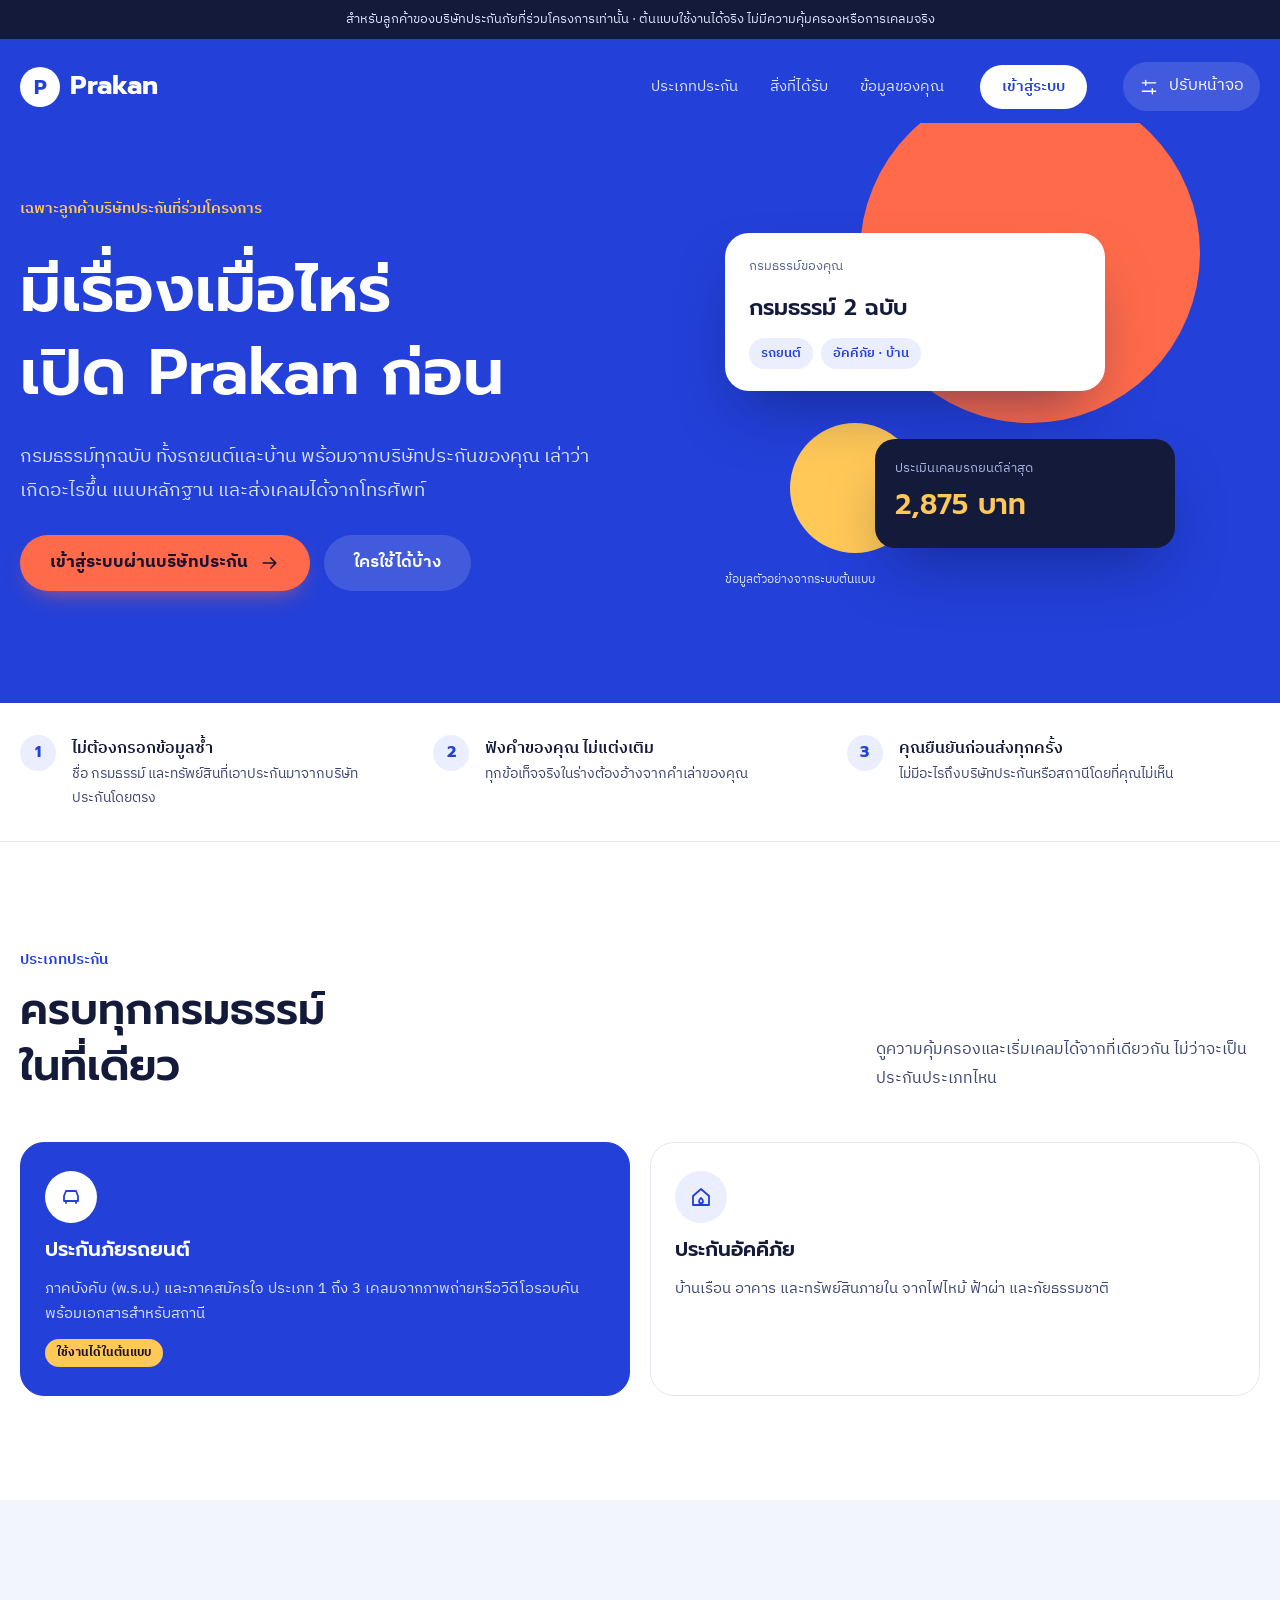
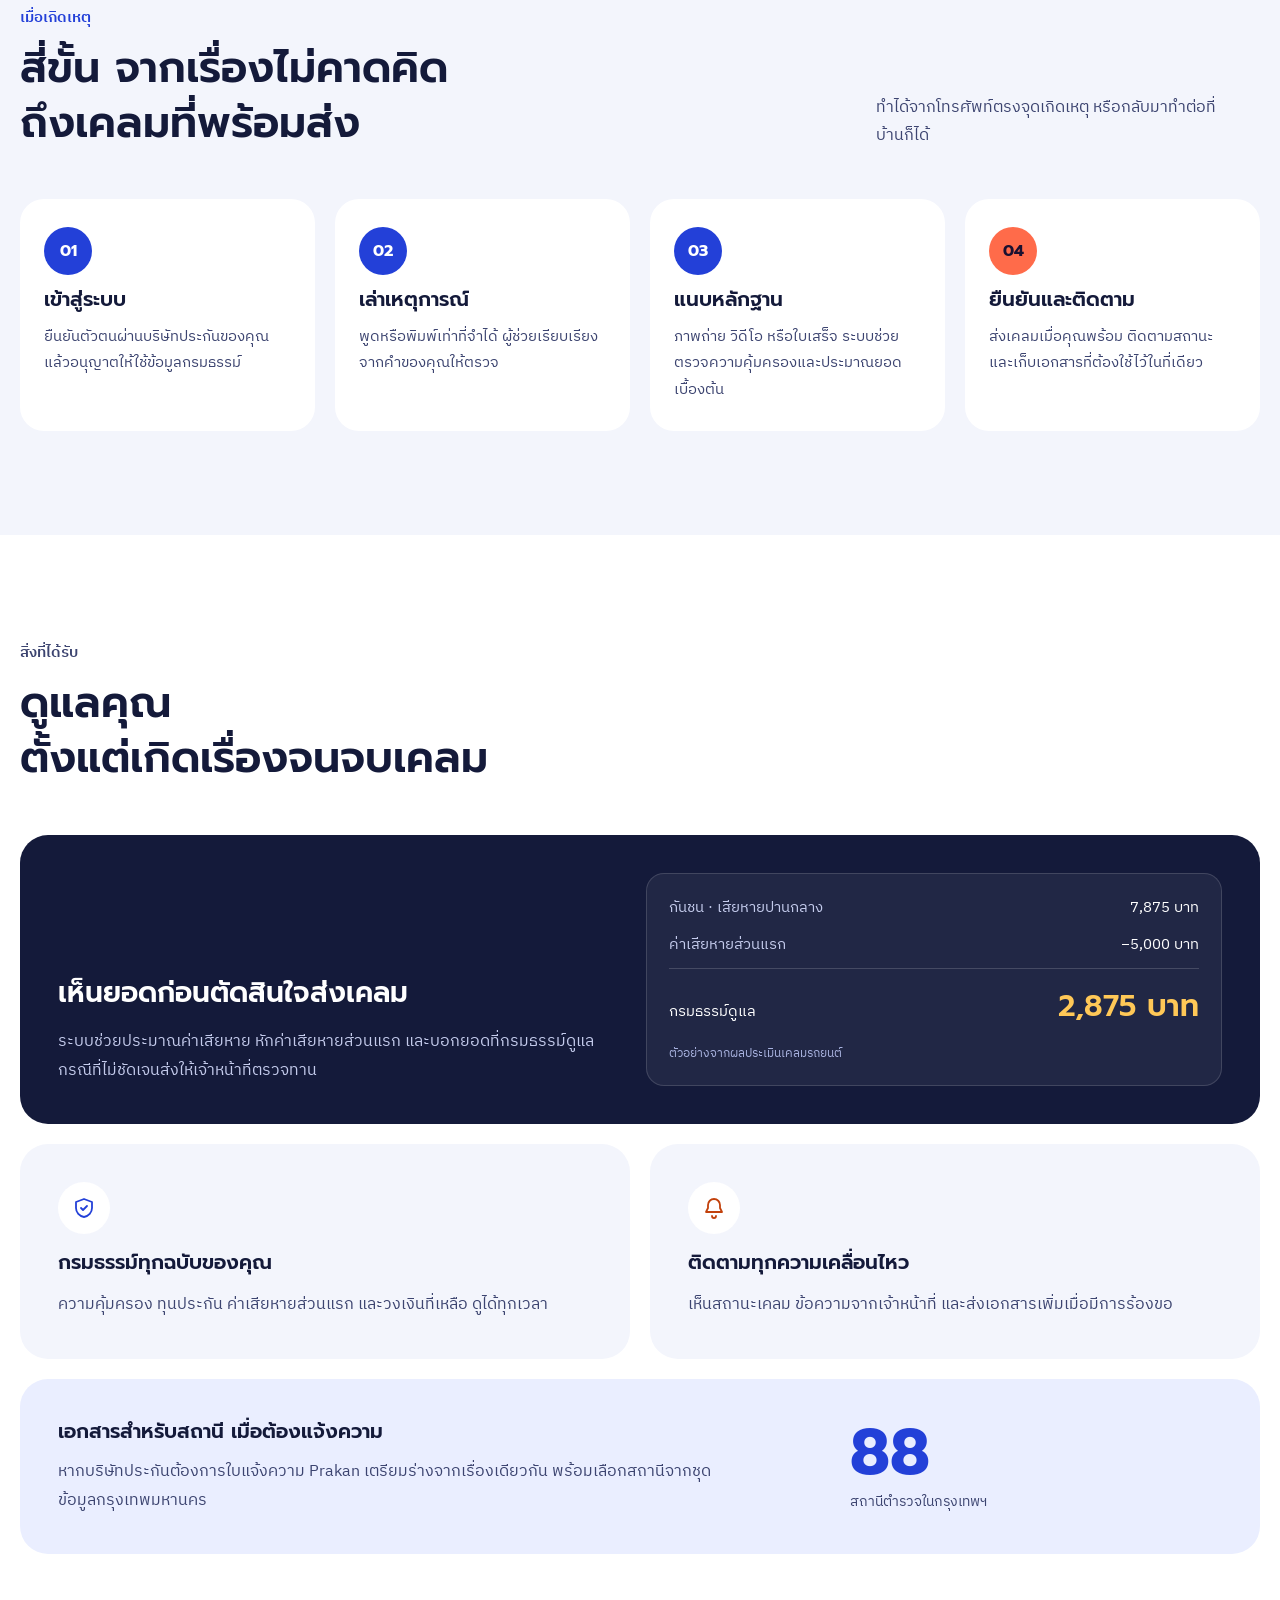
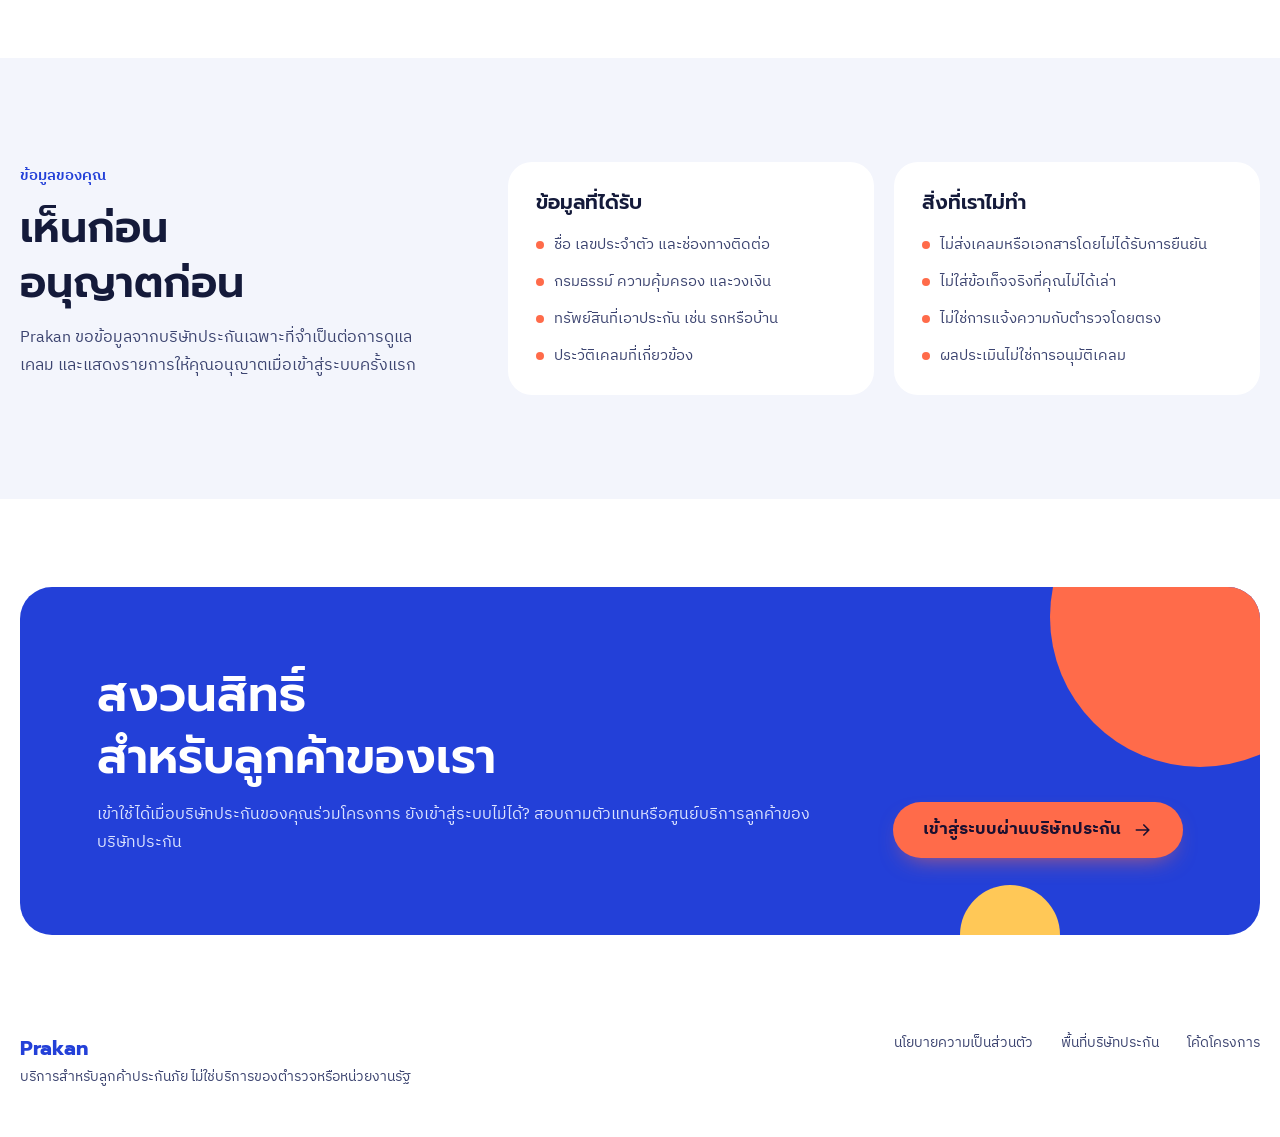
==== commit c4a140a2: "Limit insurance types to motor and fire Remove the marine and transport and miscellaneous cards, and" ====
--- a/index.html
+++ b/index.html
@@ -3,9 +3,9 @@
 <head>
   <meta charset="UTF-8">
   <meta name="viewport" content="width=device-width,initial-scale=1">
-  <meta name="description" content="Prakan ผู้ช่วยดูแลลูกค้าประกันภัย รถยนต์ อัคคีภัย ขนส่ง สุขภาพ และการเดินทาง เล่าเหตุการณ์ แนบหลักฐาน และเตรียมเคลมในที่เดียว เฉพาะลูกค้าของบริษัทประกันที่ร่วมโครงการ">
+  <meta name="description" content="Prakan ผู้ช่วยดูแลลูกค้าประกันภัย รถยนต์และอัคคีภัย เล่าเหตุการณ์ แนบหลักฐาน และเตรียมเคลมในที่เดียว เฉพาะลูกค้าของบริษัทประกันที่ร่วมโครงการ">
   <meta name="theme-color" content="#2340D8">
-  <title>Prakan · ดูแลลูกค้าประกันภัยทุกประเภท</title>
+  <title>Prakan · ดูแลลูกค้าประกันภัยรถยนต์และอัคคีภัย</title>
   <link rel="icon" href="./assets/favicon.svg" type="image/svg+xml">
   <link rel="preconnect" href="https://fonts.googleapis.com">
   <link rel="preconnect" href="https://fonts.gstatic.com" crossorigin>
@@ -13,7 +13,7 @@
   <link rel="stylesheet" crossorigin href="./assets/index-BnpGzY8H.css">
   <link rel="stylesheet" href="./assets/assistant.css?v=20261017-prakan">
   <link rel="stylesheet" href="./assets/round2.css?v=20261017-samples">
-  <link rel="stylesheet" href="./assets/theme.css?v=20261017-cobalt">
+  <link rel="stylesheet" href="./assets/theme.css?v=20261017-bubbles">
   <script type="module" crossorigin src="./assets/app.js?v=20261017-rangsit"></script>
   <script type="module" src="./assets/landing.js?v=20261017-cobalt"></script>
 </head>
@@ -35,7 +35,7 @@
           <div class="pk-hero-copy">
             <p class="pk-eyebrow pk-rise">เฉพาะลูกค้าบริษัทประกันที่ร่วมโครงการ</p>
             <h1 id="hero-title" class="pk-rise">มีเรื่องเมื่อไหร่<br>เปิด Prakan ก่อน</h1>
-            <p class="pk-lead pk-rise">กรมธรรม์ทุกฉบับ ทั้งรถยนต์ บ้าน สุขภาพ และการเดินทาง พร้อมจากบริษัทประกันของคุณ เล่าว่าเกิดอะไรขึ้น แนบหลักฐาน และส่งเคลมได้จากโทรศัพท์</p>
+            <p class="pk-lead pk-rise">กรมธรรม์ทุกฉบับ ทั้งรถยนต์และบ้าน พร้อมจากบริษัทประกันของคุณ เล่าว่าเกิดอะไรขึ้น แนบหลักฐาน และส่งเคลมได้จากโทรศัพท์</p>
             <div class="pk-actions pk-rise">
               <a class="pk-btn pk-btn-coral" href="#workspace">เข้าสู่ระบบผ่านบริษัทประกัน <svg aria-hidden="true" viewBox="0 0 24 24"><path d="M4 12h15m-6-6 6 6-6 6"/></svg></a>
               <a class="pk-btn pk-btn-soft" href="#access">ใครใช้ได้บ้าง</a>
@@ -44,8 +44,8 @@
           <figure class="pk-hero-media pk-rise" aria-label="ตัวอย่างกรมธรรม์และผลประเมินเคลม">
             <div class="pk-float pk-policy">
               <span class="pk-policy-label">กรมธรรม์ของคุณ</span>
-              <span class="pk-policy-title">กรมธรรม์ 3 ฉบับ</span>
-              <span class="pk-pills"><span>รถยนต์</span><span>อัคคีภัย · บ้าน</span><span>อุบัติเหตุส่วนบุคคล</span></span>
+              <span class="pk-policy-title">กรมธรรม์ 2 ฉบับ</span>
+              <span class="pk-pills"><span>รถยนต์</span><span>อัคคีภัย · บ้าน</span></span>
             </div>
             <div class="pk-float pk-float-late pk-estimate-card">
               <span>ประเมินเคลมรถยนต์ล่าสุด</span>
@@ -76,14 +76,6 @@
           <article class="pk-type">
             <span class="pk-type-icon"><svg aria-hidden="true" viewBox="0 0 24 24"><path d="M4 11 12 4l8 7v9H4z"/><path d="M12 13c1.5 1.2 2 2.3 2 3.2a2 2 0 0 1-4 0c0-.9.5-2 2-3.2Z"/></svg></span>
             <h3>ประกันอัคคีภัย</h3><p>บ้านเรือน อาคาร และทรัพย์สินภายใน จากไฟไหม้ ฟ้าผ่า และภัยธรรมชาติ</p>
-          </article>
-          <article class="pk-type">
-            <span class="pk-type-icon"><svg aria-hidden="true" viewBox="0 0 24 24"><path d="M3 15h18l-2 4H5zM6 15V9h9v6M15 11h3l2 4"/></svg></span>
-            <h3>ประกันภัยทางทะเลและขนส่ง</h3><p>สินค้า เรือ และยานพาหนะระหว่างขนส่ง ทั้งทางน้ำ ทางบก และทางอากาศ</p>
-          </article>
-          <article class="pk-type">
-            <span class="pk-type-icon"><svg aria-hidden="true" viewBox="0 0 24 24"><path d="M12 21s-7-4.4-7-10a4 4 0 0 1 7-2.6A4 4 0 0 1 19 11c0 5.6-7 10-7 10Z"/></svg></span>
-            <h3>ประกันภัยเบ็ดเตล็ด</h3><p>อุบัติเหตุส่วนบุคคล (PA) สุขภาพ การเดินทาง โจรกรรม และความรับผิดต่อบุคคลภายนอก</p>
           </article>
         </div>
       </section>
--- a/assets/theme.css
+++ b/assets/theme.css
@@ -346,3 +346,12 @@
   .pk-orb-sun { animation: pk-drift 9s ease-in-out -3s infinite; }
   .py-in { animation: pk-rise .7s cubic-bezier(.22,1,.36,1) both; }
 }
+
+/* Chat bubbles: the assistant reads as a distinct speaker, the user's replies as cobalt bubbles. */
+#root .assistant-message { align-items: flex-start; }
+#root .assistant-message > div { max-width: min(85%, 720px); background: var(--py-surface); border: 1.5px solid #c9d2f5; border-radius: 4px 20px 20px 20px; padding: 12px 20px 14px; box-shadow: 0 8px 20px -16px rgb(35 64 216 / .5); }
+#root .assistant-message strong { margin: 0 0 4px; color: var(--pk-cobalt); }
+#root .assistant-message p { color: var(--pk-body); line-height: 1.8; }
+#root .ai-avatar { width: 40px; height: 40px; border-radius: 50%; box-shadow: 0 0 0 4px var(--pk-ice); }
+#root .user-message > div { background: var(--pk-cobalt); color: #fff; border-radius: 20px 20px 4px 20px; }
+#root .user-message p { color: #fff; }
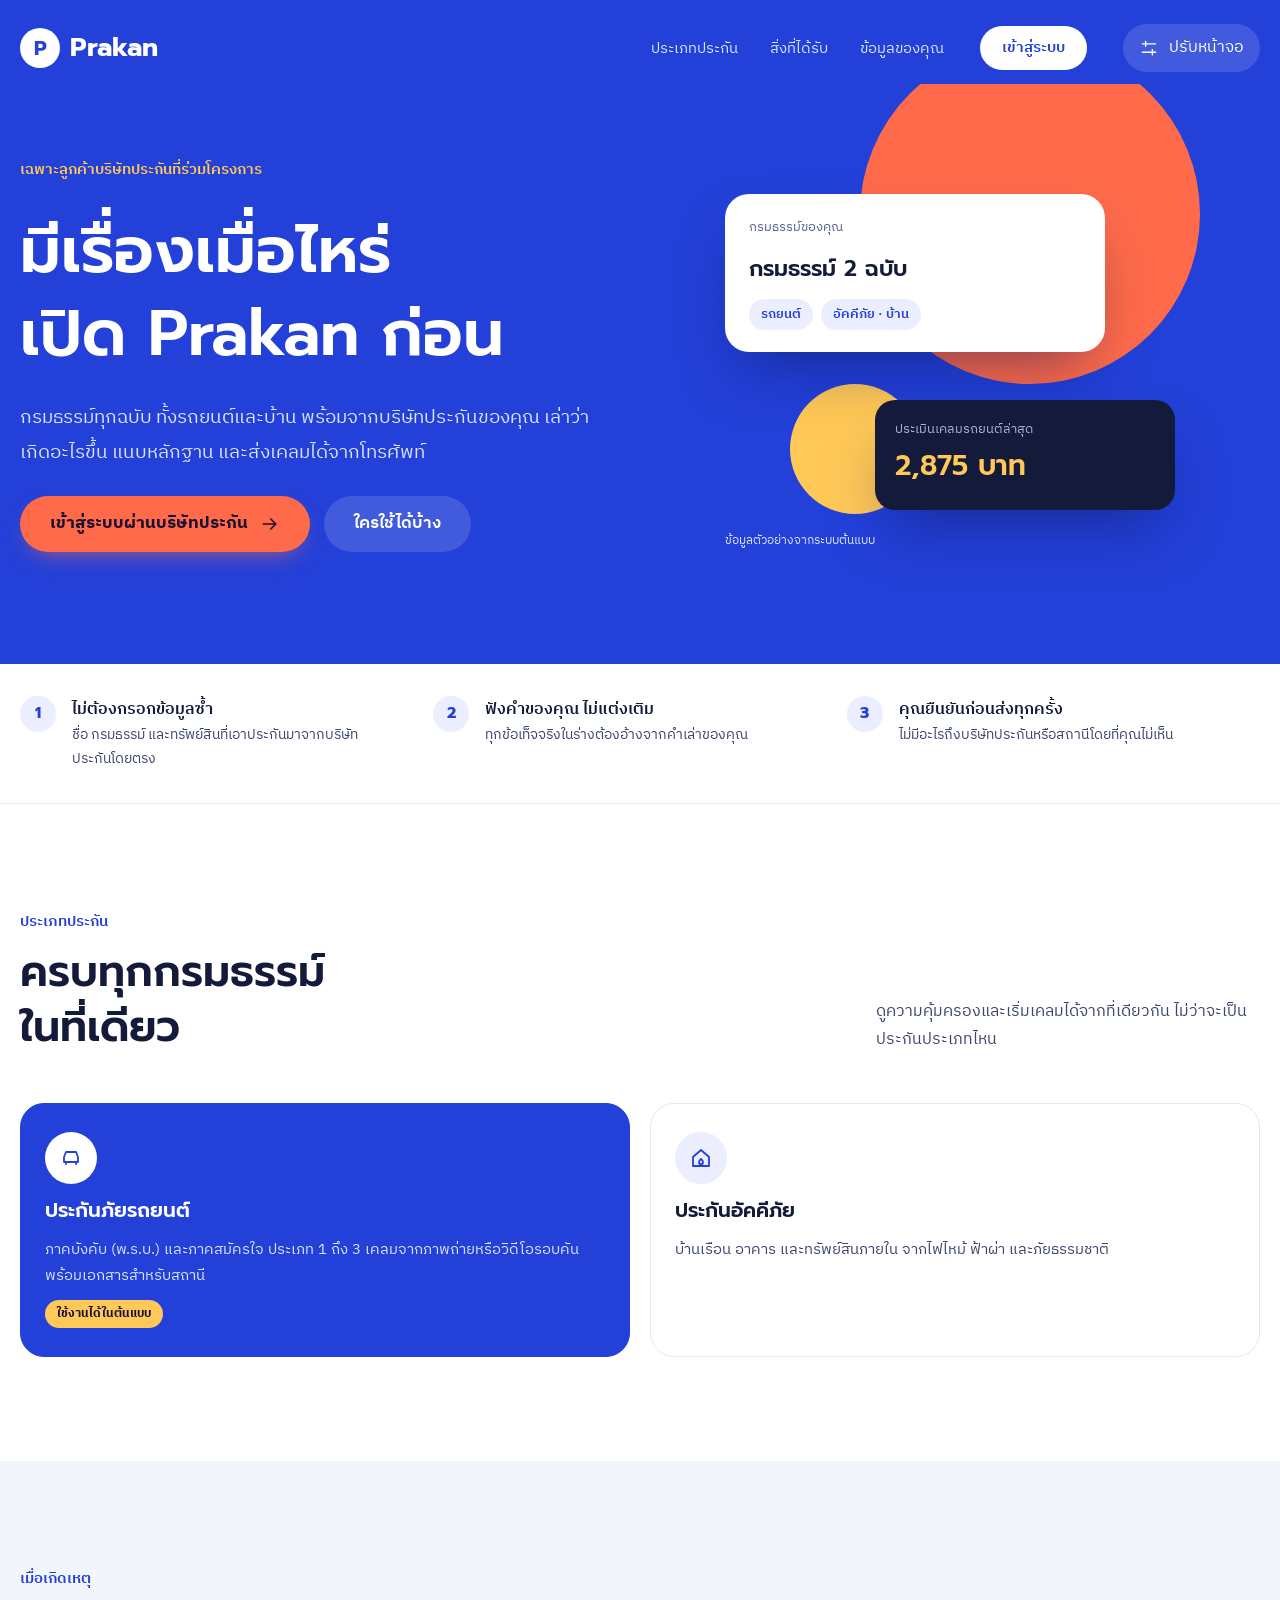
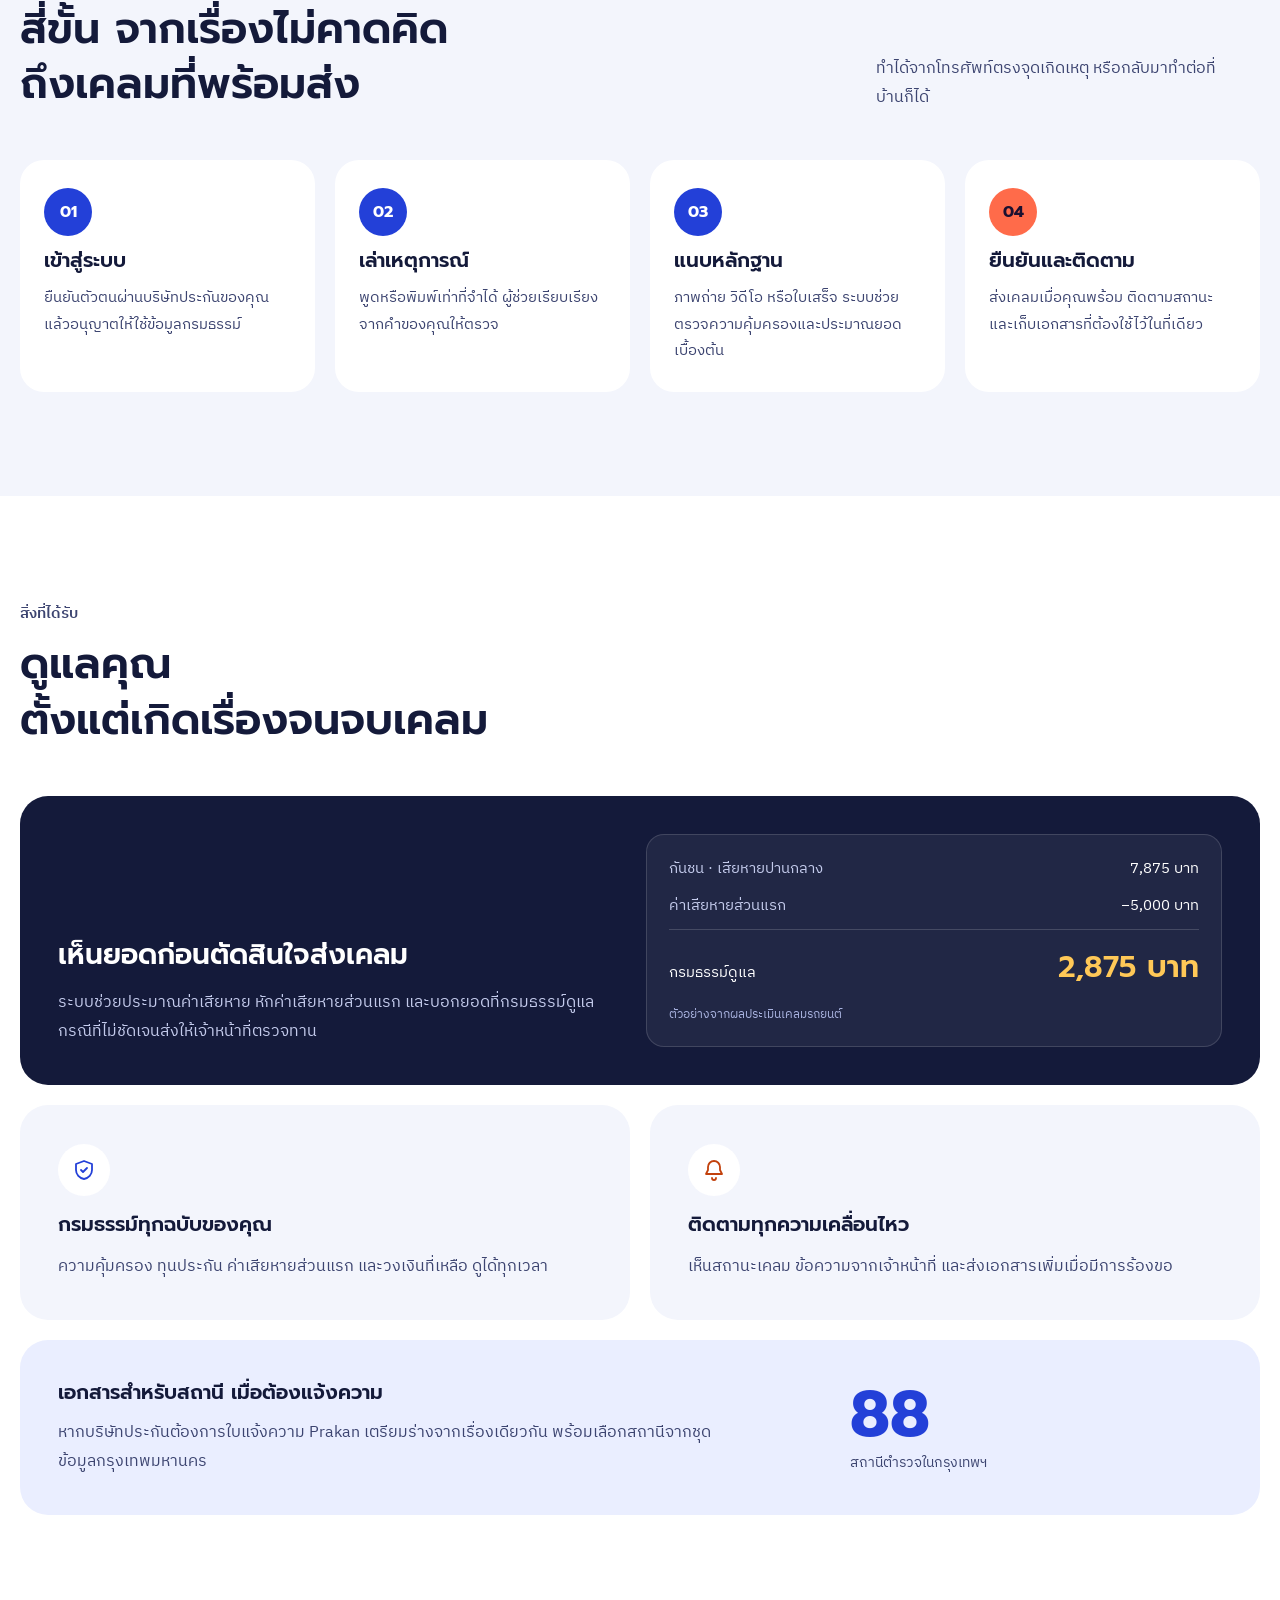
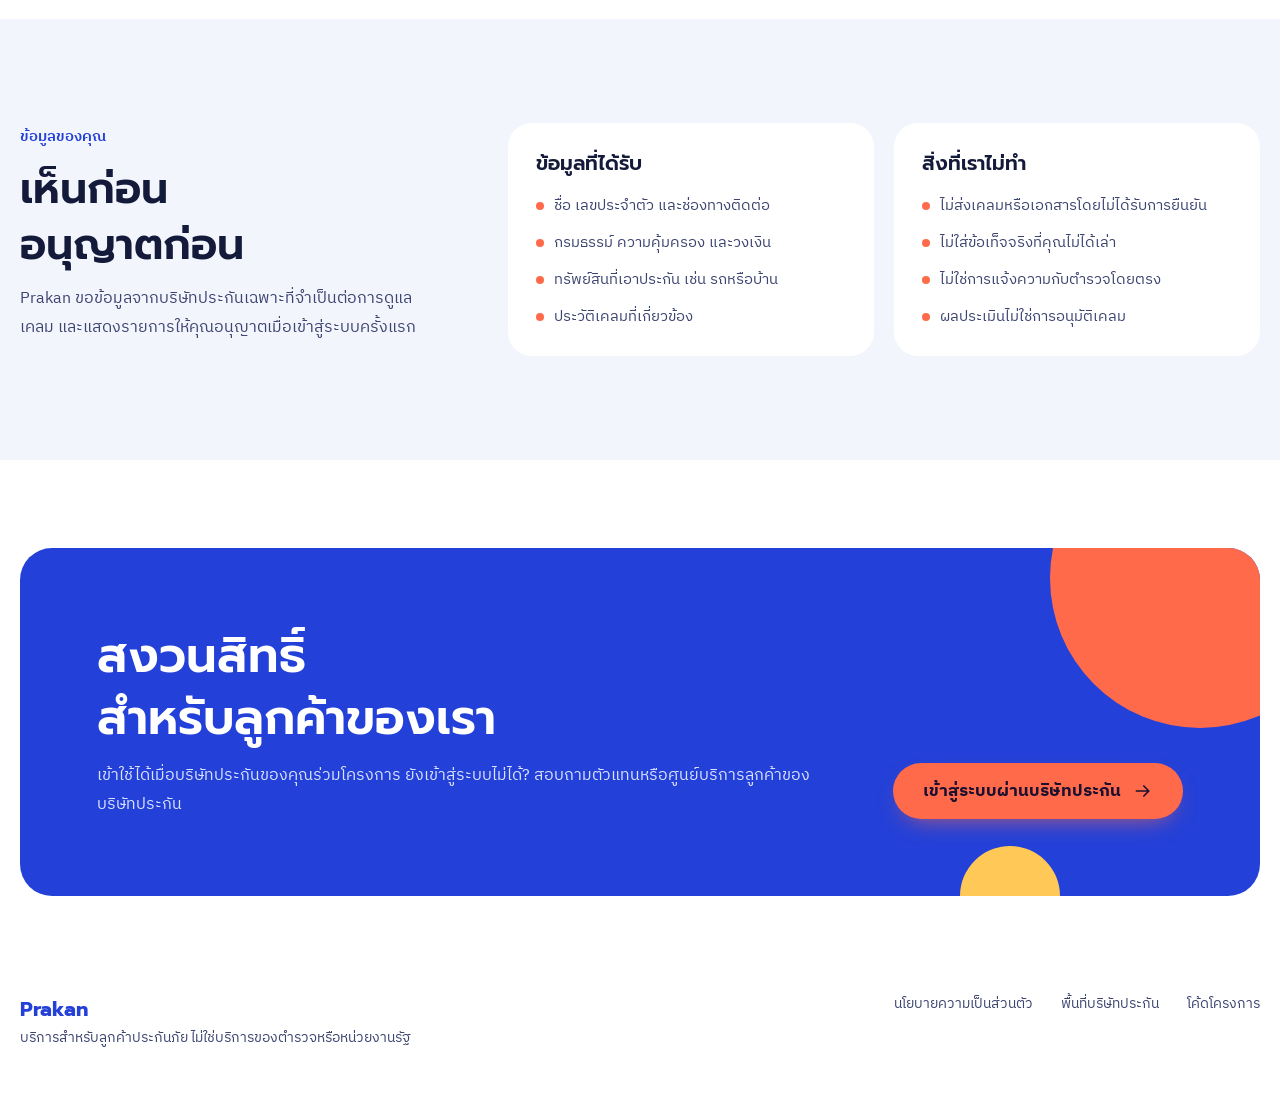
==== commit 7d1c099f: "Remove the top notice bar from the landing page Co-Authored-By: Claude Opus 5.5 <noreply@anthropic.c" ====
--- a/index.html
+++ b/index.html
@@ -20,7 +20,6 @@
 <body>
   <a class="py-skip" href="#main-content">ข้ามไปเนื้อหาหลัก</a>
   <div id="landing">
-    <div class="pk-notice">สำหรับลูกค้าของบริษัทประกันภัยที่ร่วมโครงการเท่านั้น · ต้นแบบใช้งานได้จริง ไม่มีความคุ้มครองหรือการเคลมจริง</div>
     <div class="pk-topbar"><header class="py-header pk-wrap">
         <a class="pk-brand" href="#main-content" aria-label="Prakan หน้าหลัก"><span class="pk-mono">P</span><span>Prakan</span></a>
         <nav aria-label="เมนูหลัก"><a href="#types">ประเภทประกัน</a><a href="#benefits">สิ่งที่ได้รับ</a><a href="#privacy">ข้อมูลของคุณ</a></nav>
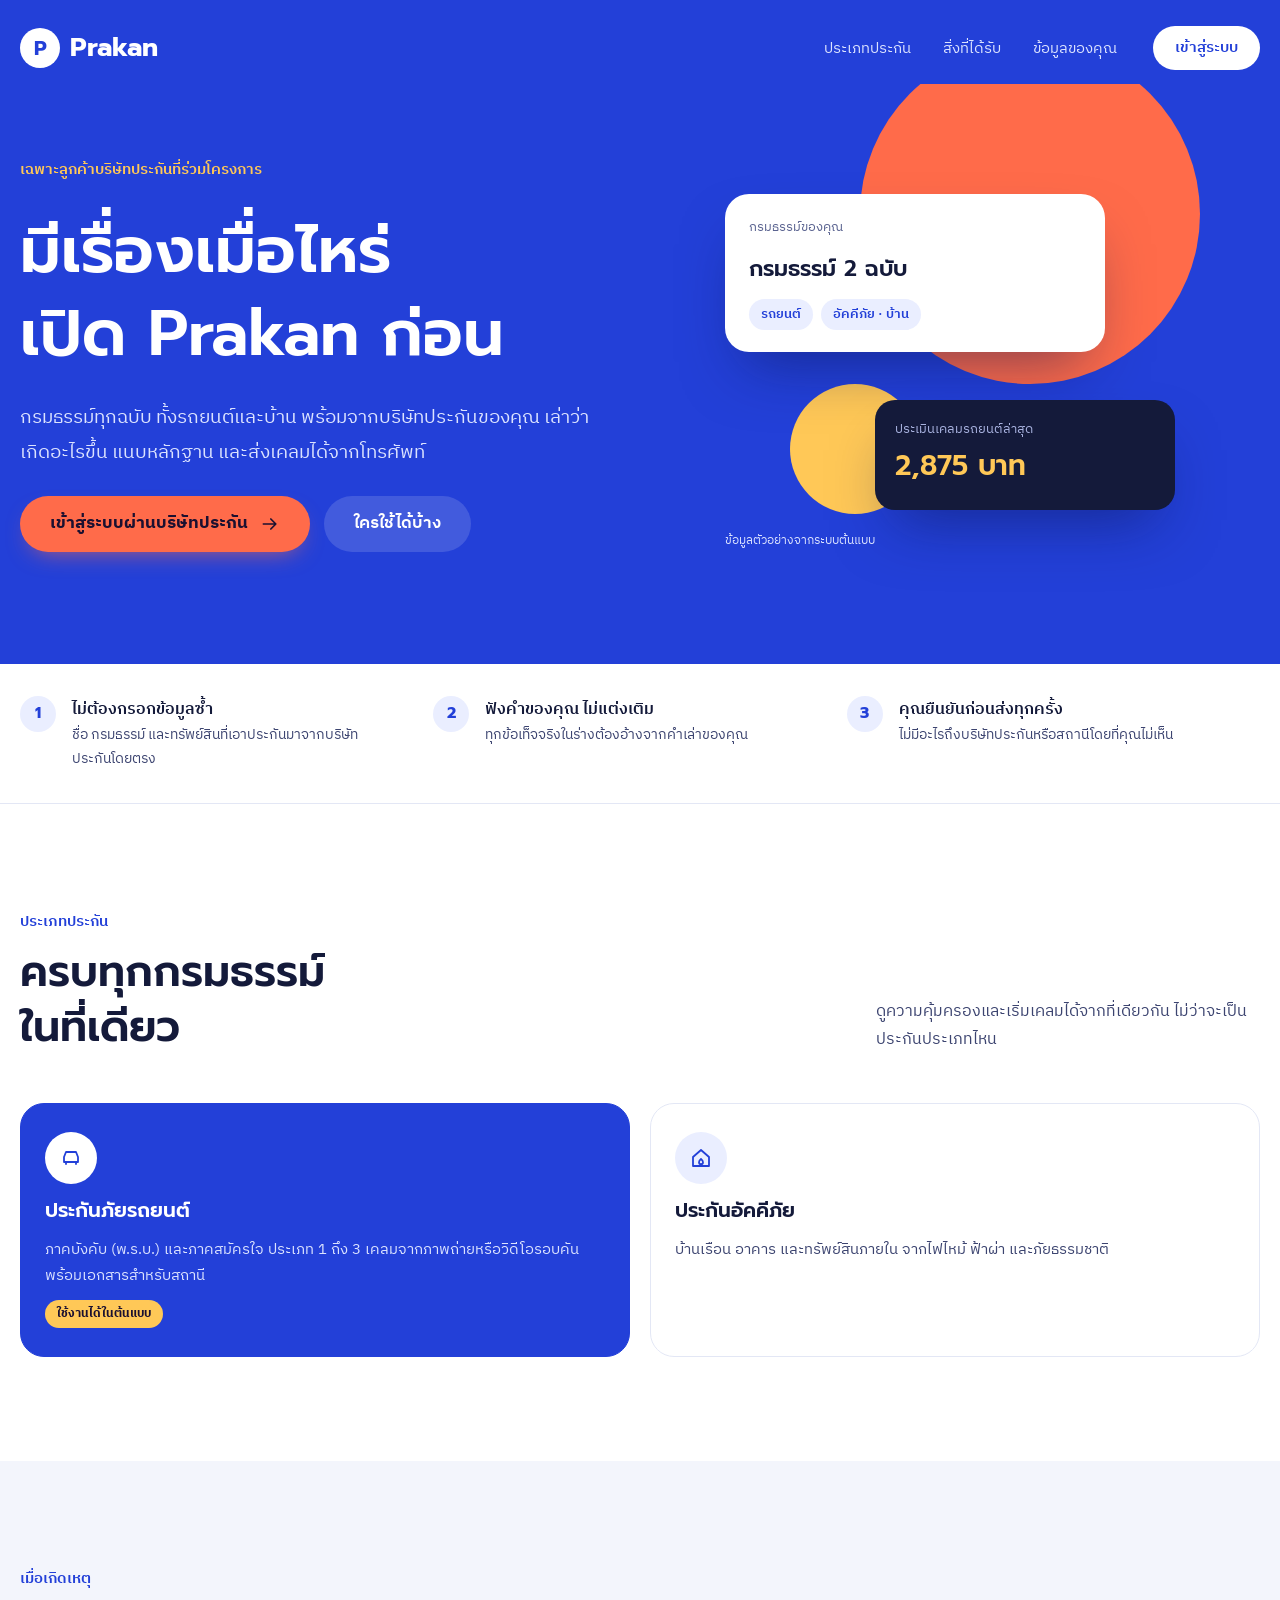
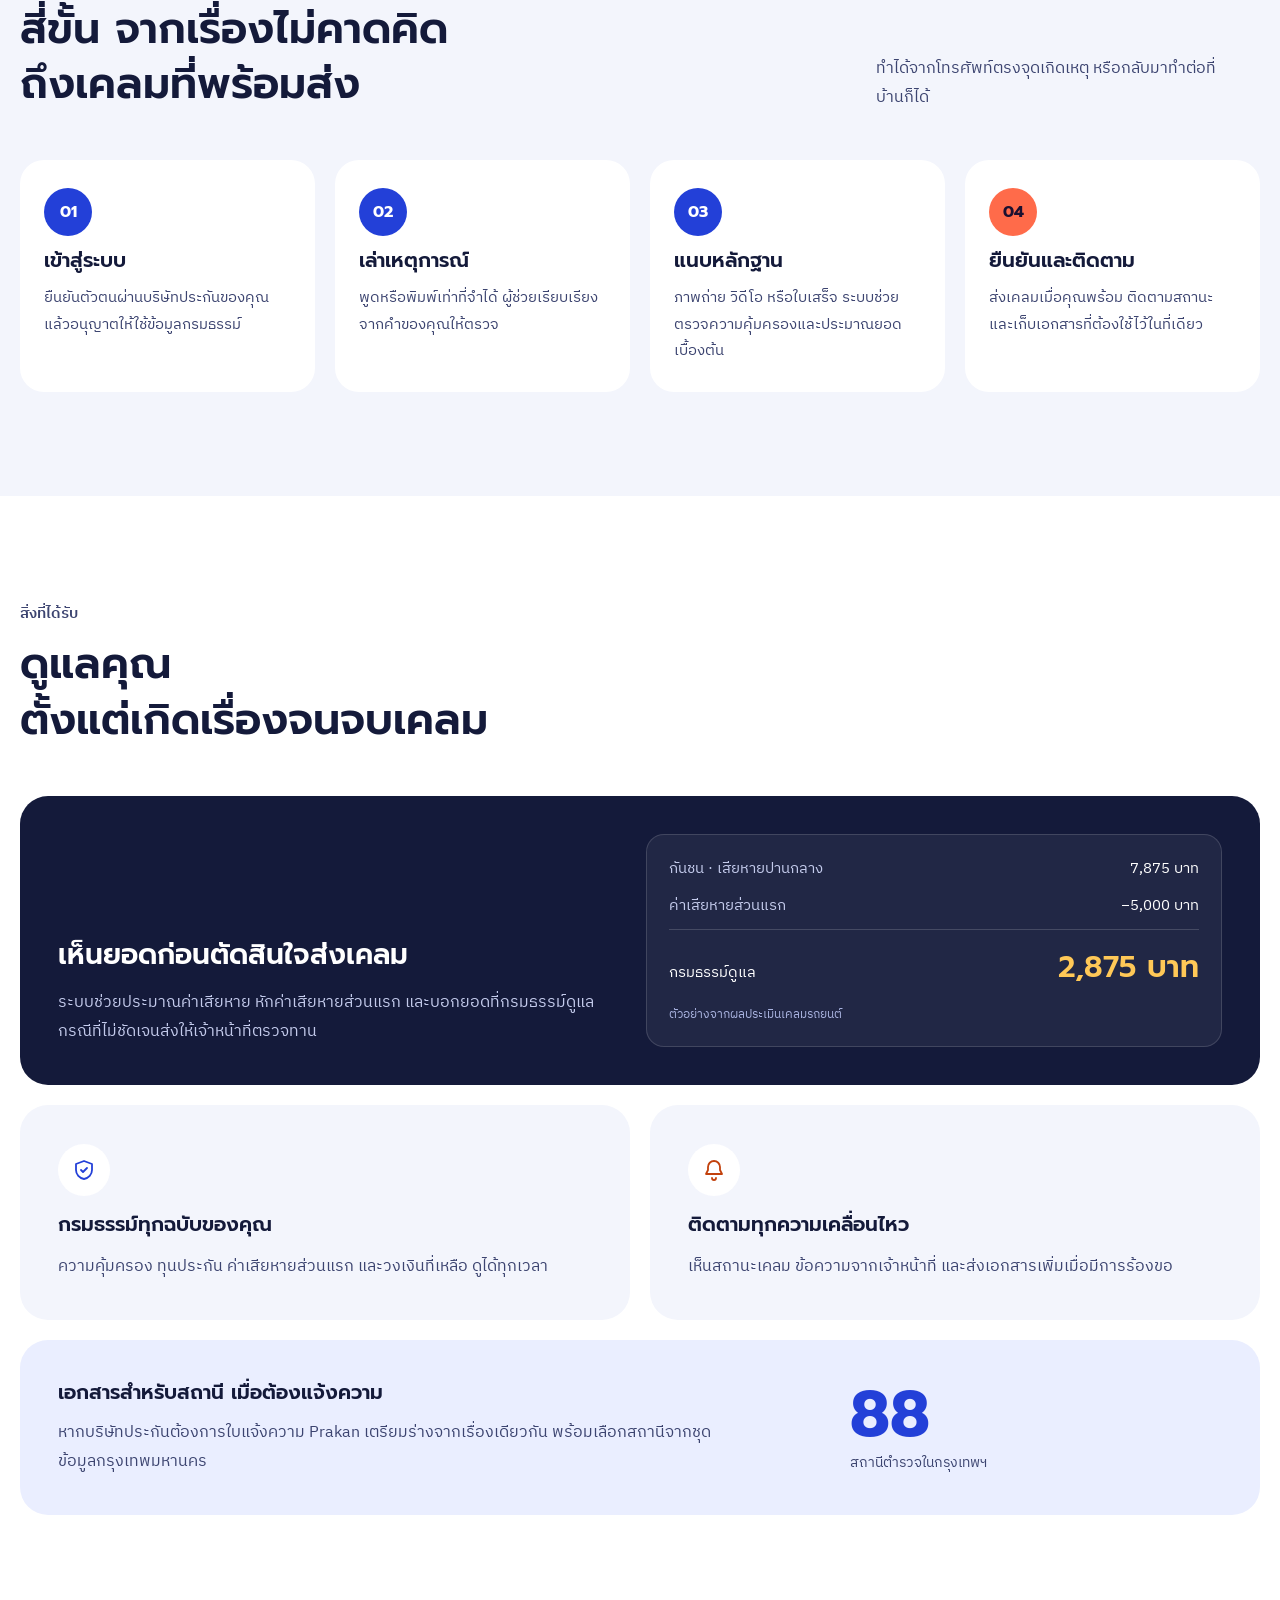
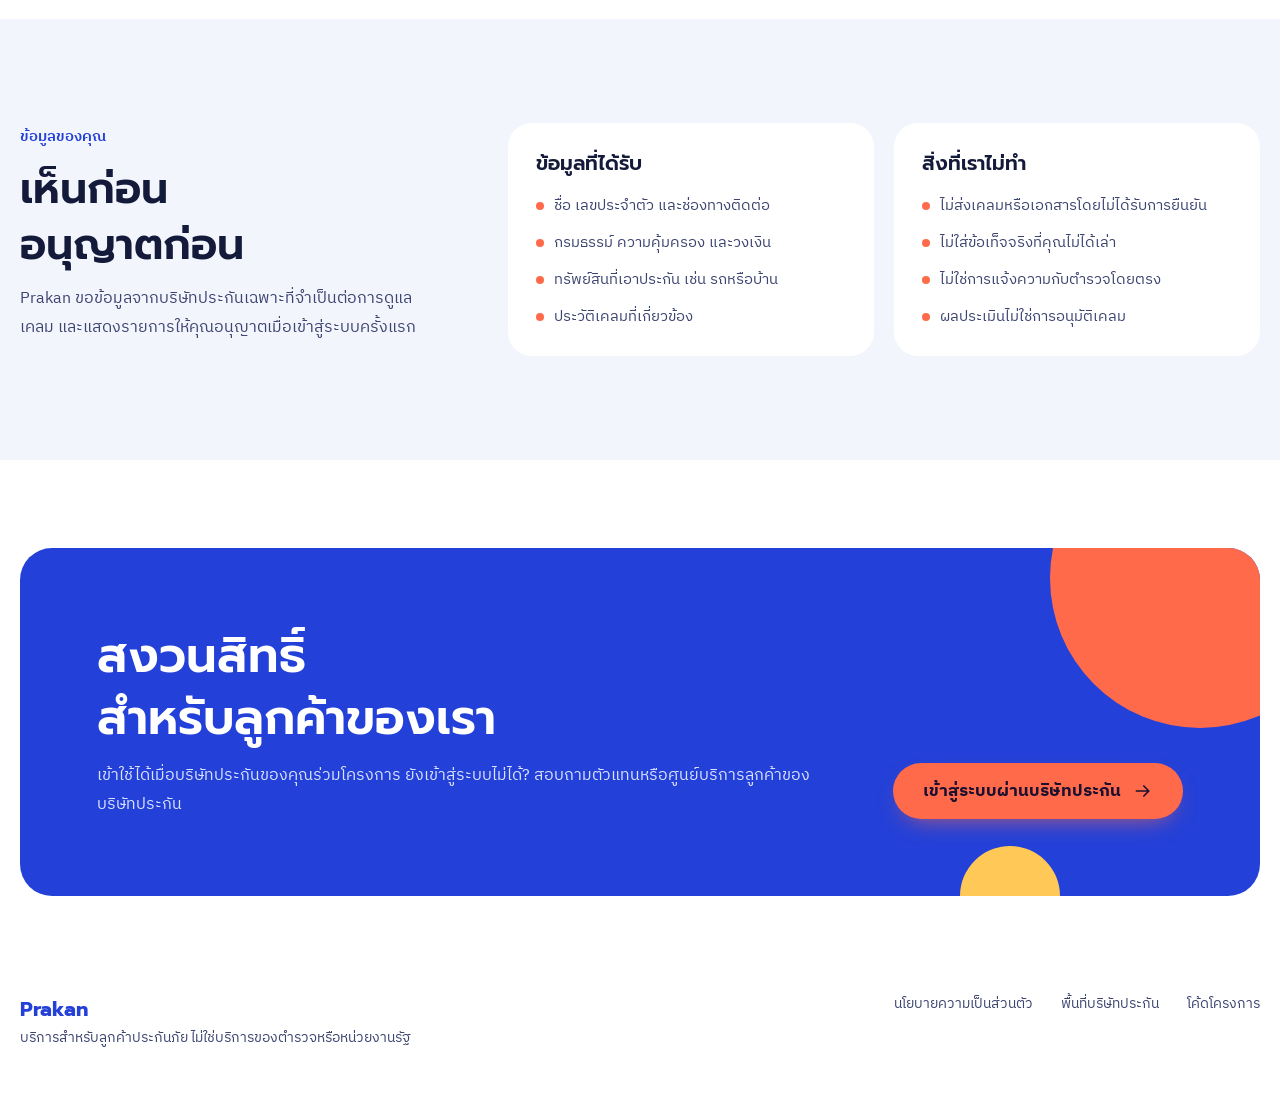
==== commit e4755f60: "Remove the display tweaks control Drop the ปรับหน้าจอ button and panel from the header, the script t" ====
--- a/index.html
+++ b/index.html
@@ -13,9 +13,9 @@
   <link rel="stylesheet" crossorigin href="./assets/index-BnpGzY8H.css">
   <link rel="stylesheet" href="./assets/assistant.css?v=20261017-prakan">
   <link rel="stylesheet" href="./assets/round2.css?v=20261017-samples">
-  <link rel="stylesheet" href="./assets/theme.css?v=20261017-bubbles">
+  <link rel="stylesheet" href="./assets/theme.css?v=20261017-notweaks">
   <script type="module" crossorigin src="./assets/app.js?v=20261017-rangsit"></script>
-  <script type="module" src="./assets/landing.js?v=20261017-cobalt"></script>
+  <script type="module" src="./assets/landing.js?v=20261017-notweaks"></script>
 </head>
 <body>
   <a class="py-skip" href="#main-content">ข้ามไปเนื้อหาหลัก</a>
@@ -24,7 +24,6 @@
         <a class="pk-brand" href="#main-content" aria-label="Prakan หน้าหลัก"><span class="pk-mono">P</span><span>Prakan</span></a>
         <nav aria-label="เมนูหลัก"><a href="#types">ประเภทประกัน</a><a href="#benefits">สิ่งที่ได้รับ</a><a href="#privacy">ข้อมูลของคุณ</a></nav>
         <a class="pk-btn pk-btn-light pk-nav-cta" href="#workspace">เข้าสู่ระบบ</a>
-        <aside class="py-tweaks" id="display-tweaks" aria-label="ปรับการแสดงผล"><button type="button" id="tweaks-toggle" aria-label="ปรับการแสดงผล" aria-expanded="false" aria-controls="tweaks-panel"><svg aria-hidden="true" viewBox="0 0 24 24"><path d="M4 7h16M4 17h16M8 4v6m8 4v6"/></svg><span>ปรับหน้าจอ</span></button><div id="tweaks-panel" hidden><h2>ปรับการแสดงผล</h2><label>สีหลัก <input id="tweak-primary" type="color" value="#2340d8"></label><label>ระยะห่าง <input id="tweak-spacing" type="range" min="80" max="125" value="100"><output for="tweak-spacing">100%</output></label><label>ขนาดตัวอักษร <input id="tweak-font" type="range" min="16" max="20" value="16"><output for="tweak-font">16</output></label><label>ความโค้งมุม <input id="tweak-radius" type="range" min="0" max="28" value="16"><output for="tweak-radius">16</output></label><p id="tweak-contrast" role="status">สีตัวอักษรบนปุ่มปรับให้อ่านชัดอัตโนมัติ</p><button type="button" id="tweaks-reset">คืนค่าเริ่มต้น</button></div></aside>
       </header></div>
     <main id="main-content">
       <section class="pk-hero-wrap" aria-labelledby="hero-title">
--- a/assets/theme.css
+++ b/assets/theme.css
@@ -41,17 +41,6 @@
 .py-wrap { width: min(var(--py-page-width), calc(100% - 48px)); margin-inline: auto; }
 .py-skip { position: fixed; top: 12px; left: 12px; z-index: 50; padding: 12px 20px; background: var(--py-white); transform: translateY(-180%); }
 .py-skip:focus { transform: none; }
-.py-tweaks { position: fixed; right: 16px; bottom: 16px; z-index: 30; max-width: calc(100vw - 32px); }
-.py-tweaks button { cursor: pointer; padding: 10px 16px; min-height: 44px; border: 0; background: var(--py-ink); color: var(--py-white); border-radius: var(--py-radius); }
-#tweaks-toggle { display: flex; gap: 10px; align-items: center; margin-left: auto; }
-#tweaks-toggle svg { width: 20px; height: 20px; fill: none; stroke: currentColor; stroke-width: 1.7; stroke-linecap: round; }
-#tweaks-panel { position: absolute; right: 0; bottom: 58px; width: 300px; max-width: calc(100vw - 32px); padding: 22px; background: var(--py-white); box-shadow: 0 8px 32px #103c4d24; max-height: calc(100dvh - 100px); overflow: auto; }
-#tweaks-panel h2 { font-size: 1.125rem; font-weight: 600; margin: 0 0 20px; }
-#tweaks-panel label { display: grid; grid-template-columns: 1fr auto; align-items: center; gap: 6px; margin-block: 16px; }
-#tweaks-panel input[type='range'] { width: 100%; grid-column: 1; min-height: 30px; }
-#tweaks-panel input[type='color'] { width: 54px; height: 44px; padding: 4px; background: var(--py-surface); border: 0; }
-#tweaks-panel output { grid-column: 2; font-variant-numeric: tabular-nums; }
-#tweaks-panel p { font-size: .8125rem; margin-bottom: 16px; }
 .py-workspace-bar { display: flex; justify-content: space-between; gap: 16px; padding: 12px 24px; background: var(--py-surface); font-size: .875rem; }
 .py-noscript { padding: 24px; background: var(--py-surface); }
 /* Existing application: preserve every selector, JS hook and behavior. */
@@ -149,13 +138,8 @@
 .document-sheet button, .review-sheet button { min-height: 44px; box-shadow: none; }
 .document-sheet .small-note, .review-sheet .small-note { color: var(--py-muted); font-size: .875rem; line-height: 1.8; }
 /* Keep the display control in the navigation flow, clear of reading content. */
-.py-tweaks { position: relative; right: auto; bottom: auto; max-width: none; flex-shrink: 0; }
-#tweaks-panel { top: 60px; bottom: auto; }
 #root .assistant-login > p { max-width: 62ch; }
 @media (max-width: 760px) {
-  #tweaks-toggle { width: 44px; justify-content: center; padding: 10px; }
-  #tweaks-toggle span { display: none; }
-  #tweaks-panel { top: 58px; }
 }
 @media (prefers-reduced-motion: no-preference) {
   .py-in { animation: py-arrive 650ms cubic-bezier(.22,1,.36,1); }
@@ -176,7 +160,6 @@
 #landing p { margin: 0; text-wrap: pretty; }
 #landing h2 { font-size: clamp(1.875rem, 1.3rem + 1.7vw, 2.875rem); line-height: 1.3; }
 #landing h3 { font-size: 1.25rem; line-height: 1.45; }
-#landing #tweaks-panel h2 { font-family: var(--py-font); font-size: 1.125rem; line-height: 1.5; margin-bottom: 20px; color: var(--py-ink); }
 .pk-wrap { width: min(1240px, calc(100% - 40px)); margin-inline: auto; }
 .pk-section { padding-block: calc(104px * var(--py-space-scale)); }
 
@@ -188,7 +171,6 @@
 .py-header nav { display: flex; gap: 32px; margin-left: auto; font-size: .9375rem; }
 .py-header nav a { color: var(--pk-mist); text-decoration: none; padding-block: 10px; }
 .py-header nav a:hover { color: #fff; }
-.py-header .py-tweaks button { background: rgb(255 255 255 / .14); color: #fff; border-radius: 999px; }
 
 .pk-btn { display: inline-flex; align-items: center; justify-content: center; gap: 12px; min-height: 56px; padding: 14px 30px; border-radius: 999px; font-weight: 700; font-size: 1.0625rem; line-height: 1.5; text-decoration: none; transition: transform 180ms cubic-bezier(.34,1.56,.64,1), background-color 200ms ease, box-shadow 200ms ease; }
 .pk-btn svg { width: 20px; height: 20px; fill: none; stroke: currentColor; stroke-width: 2; stroke-linecap: round; stroke-linejoin: round; transition: transform 300ms cubic-bezier(.22,1,.36,1); }
